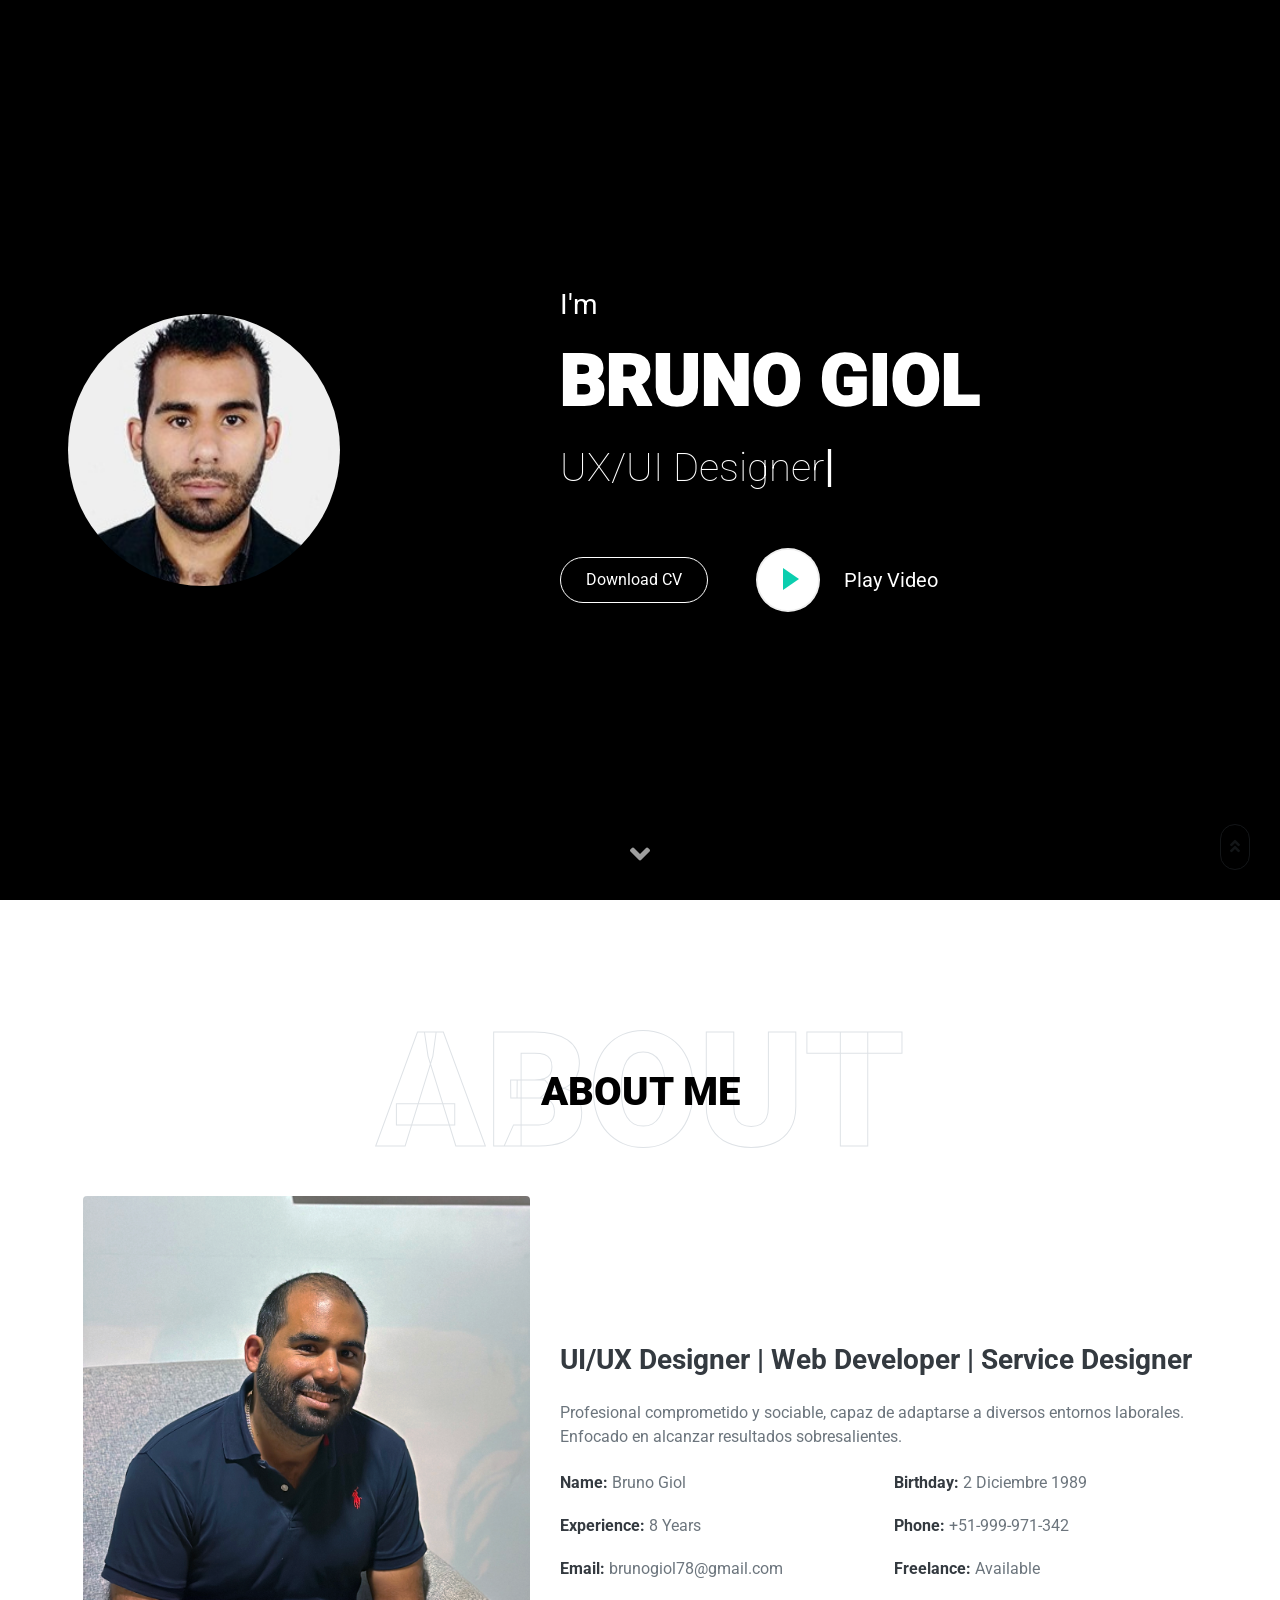
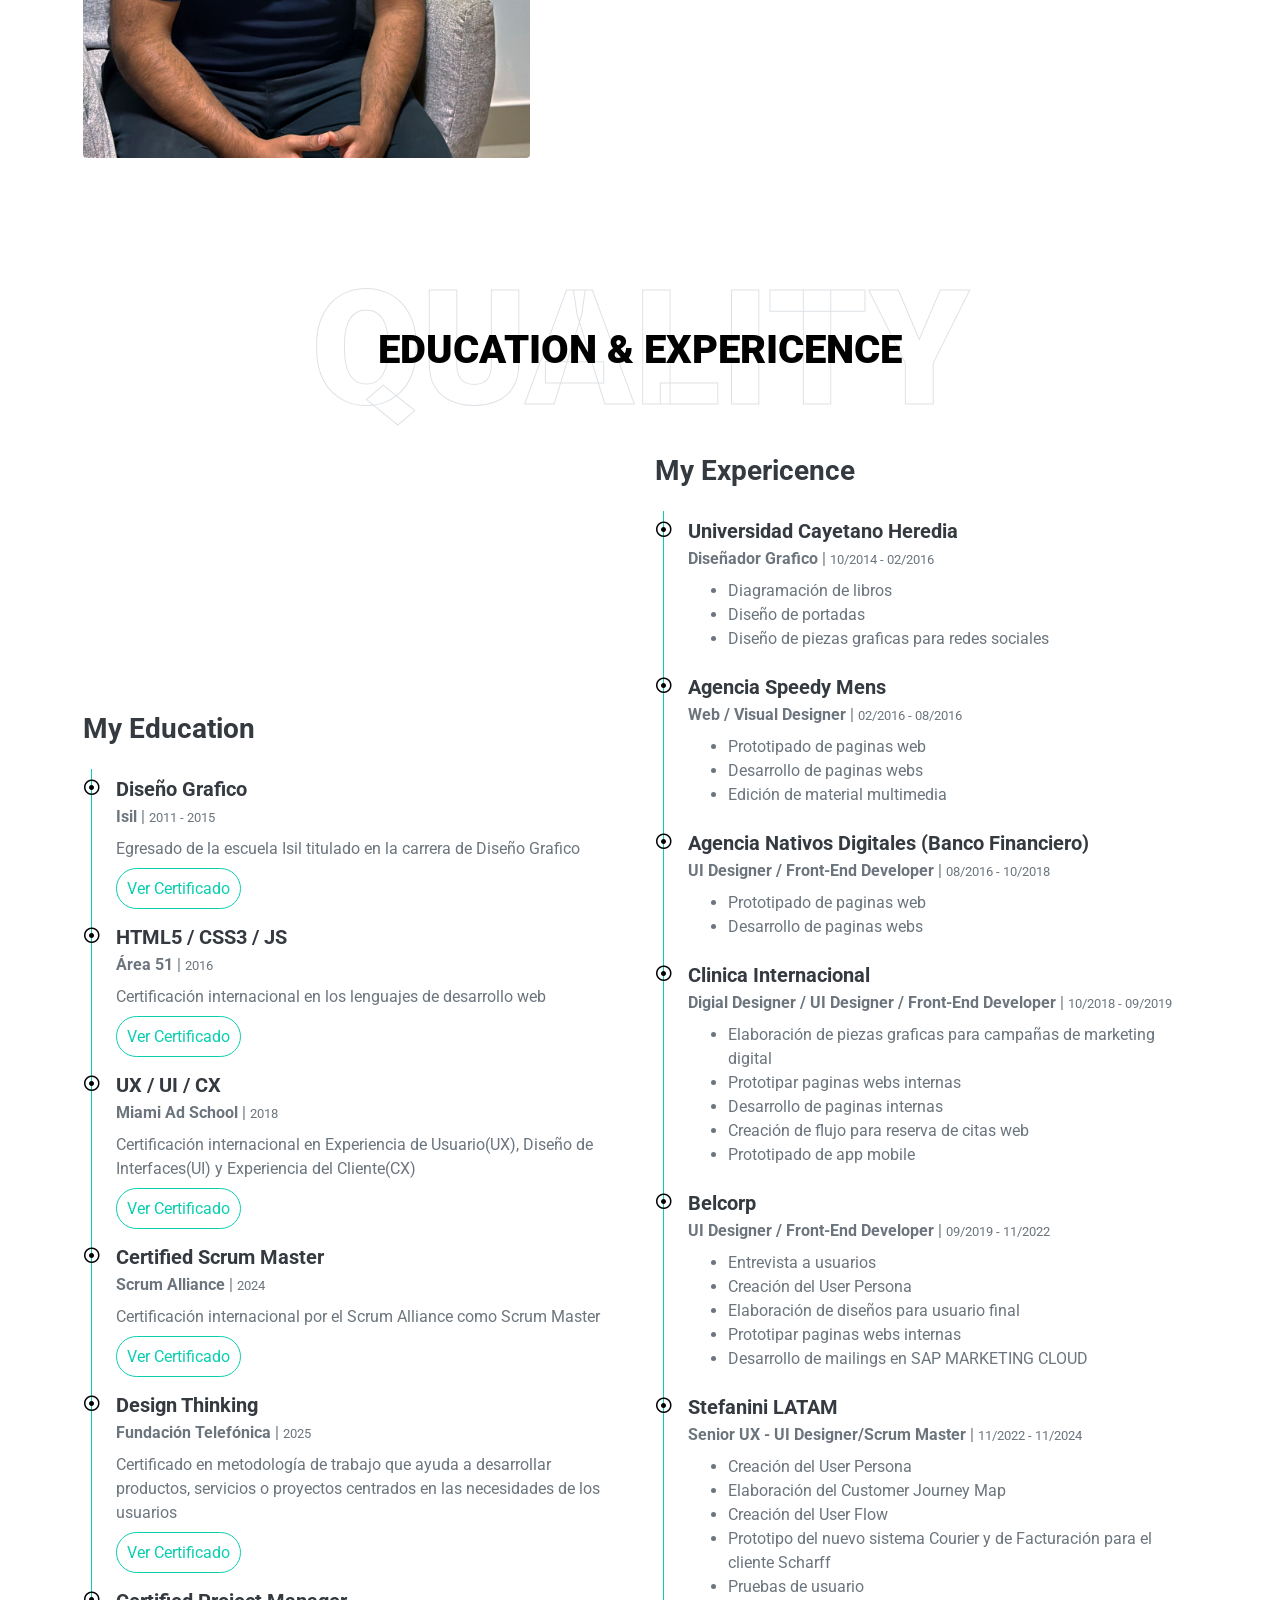
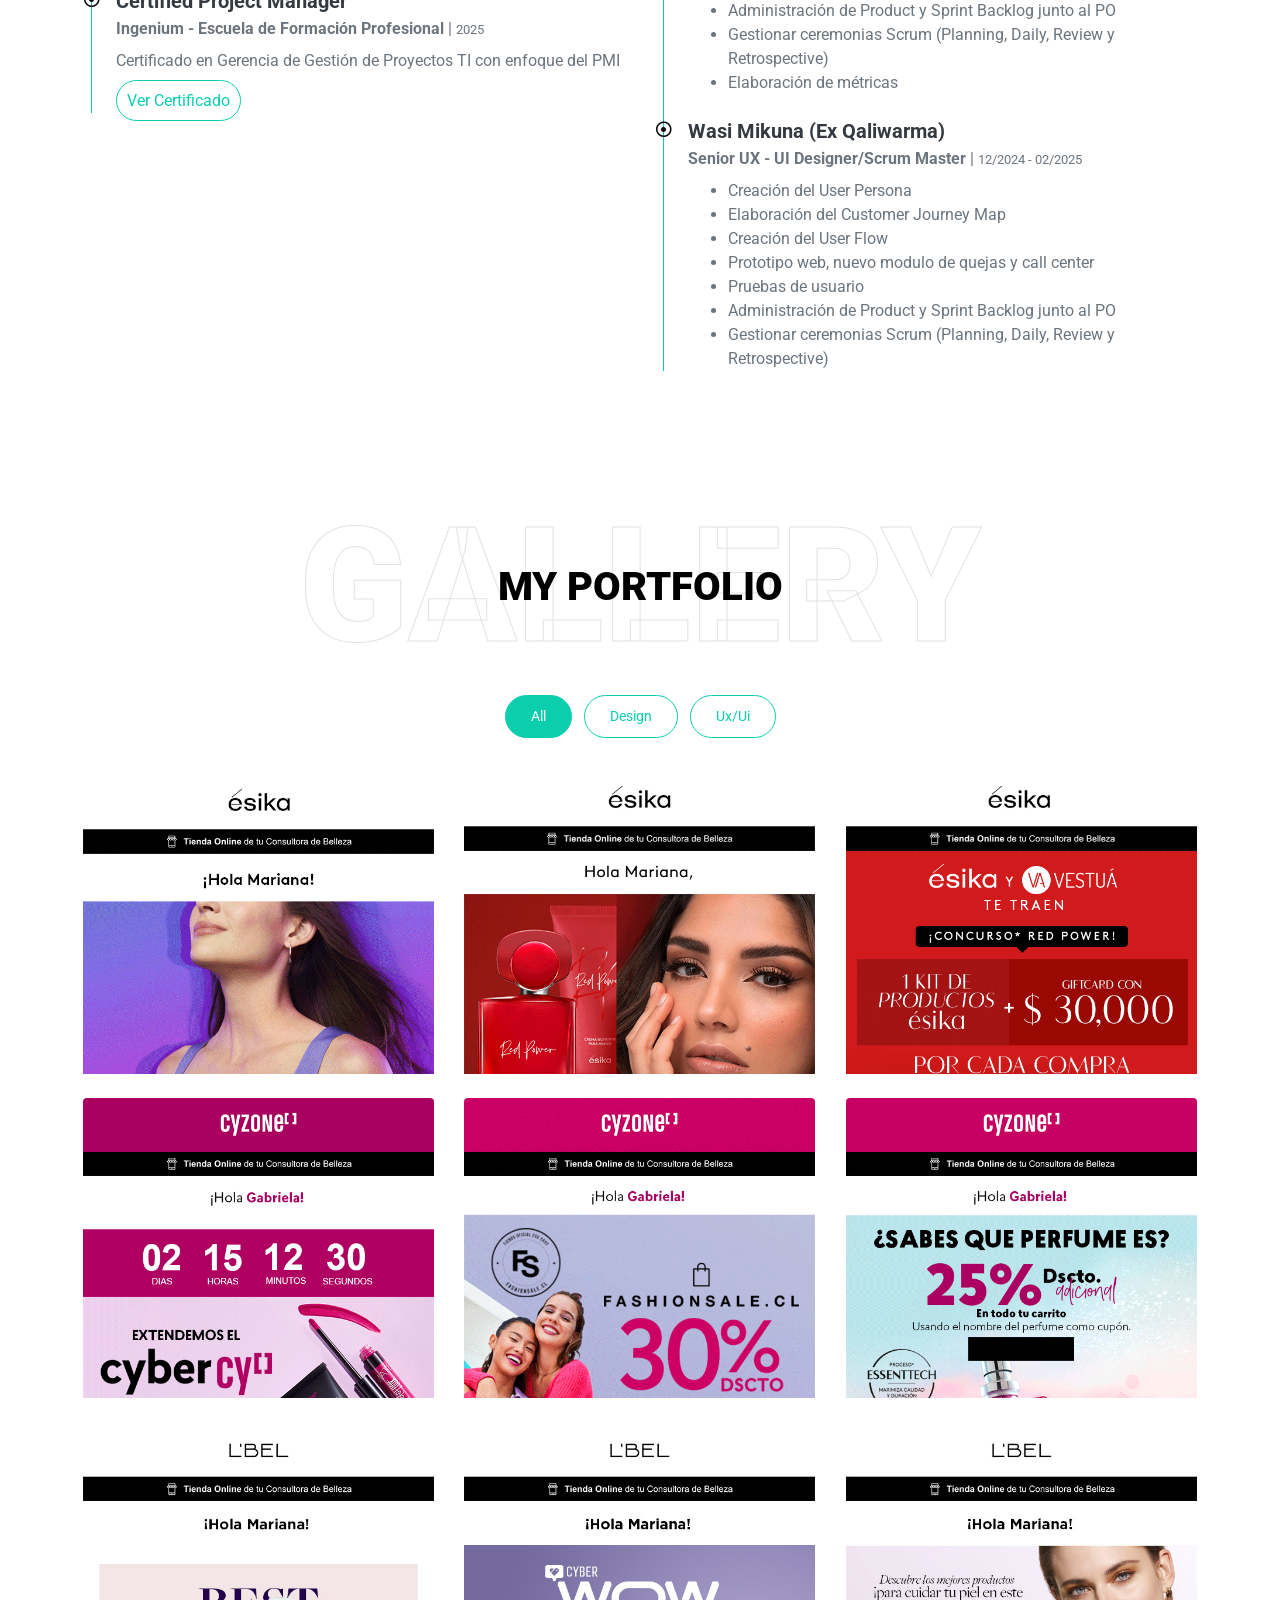
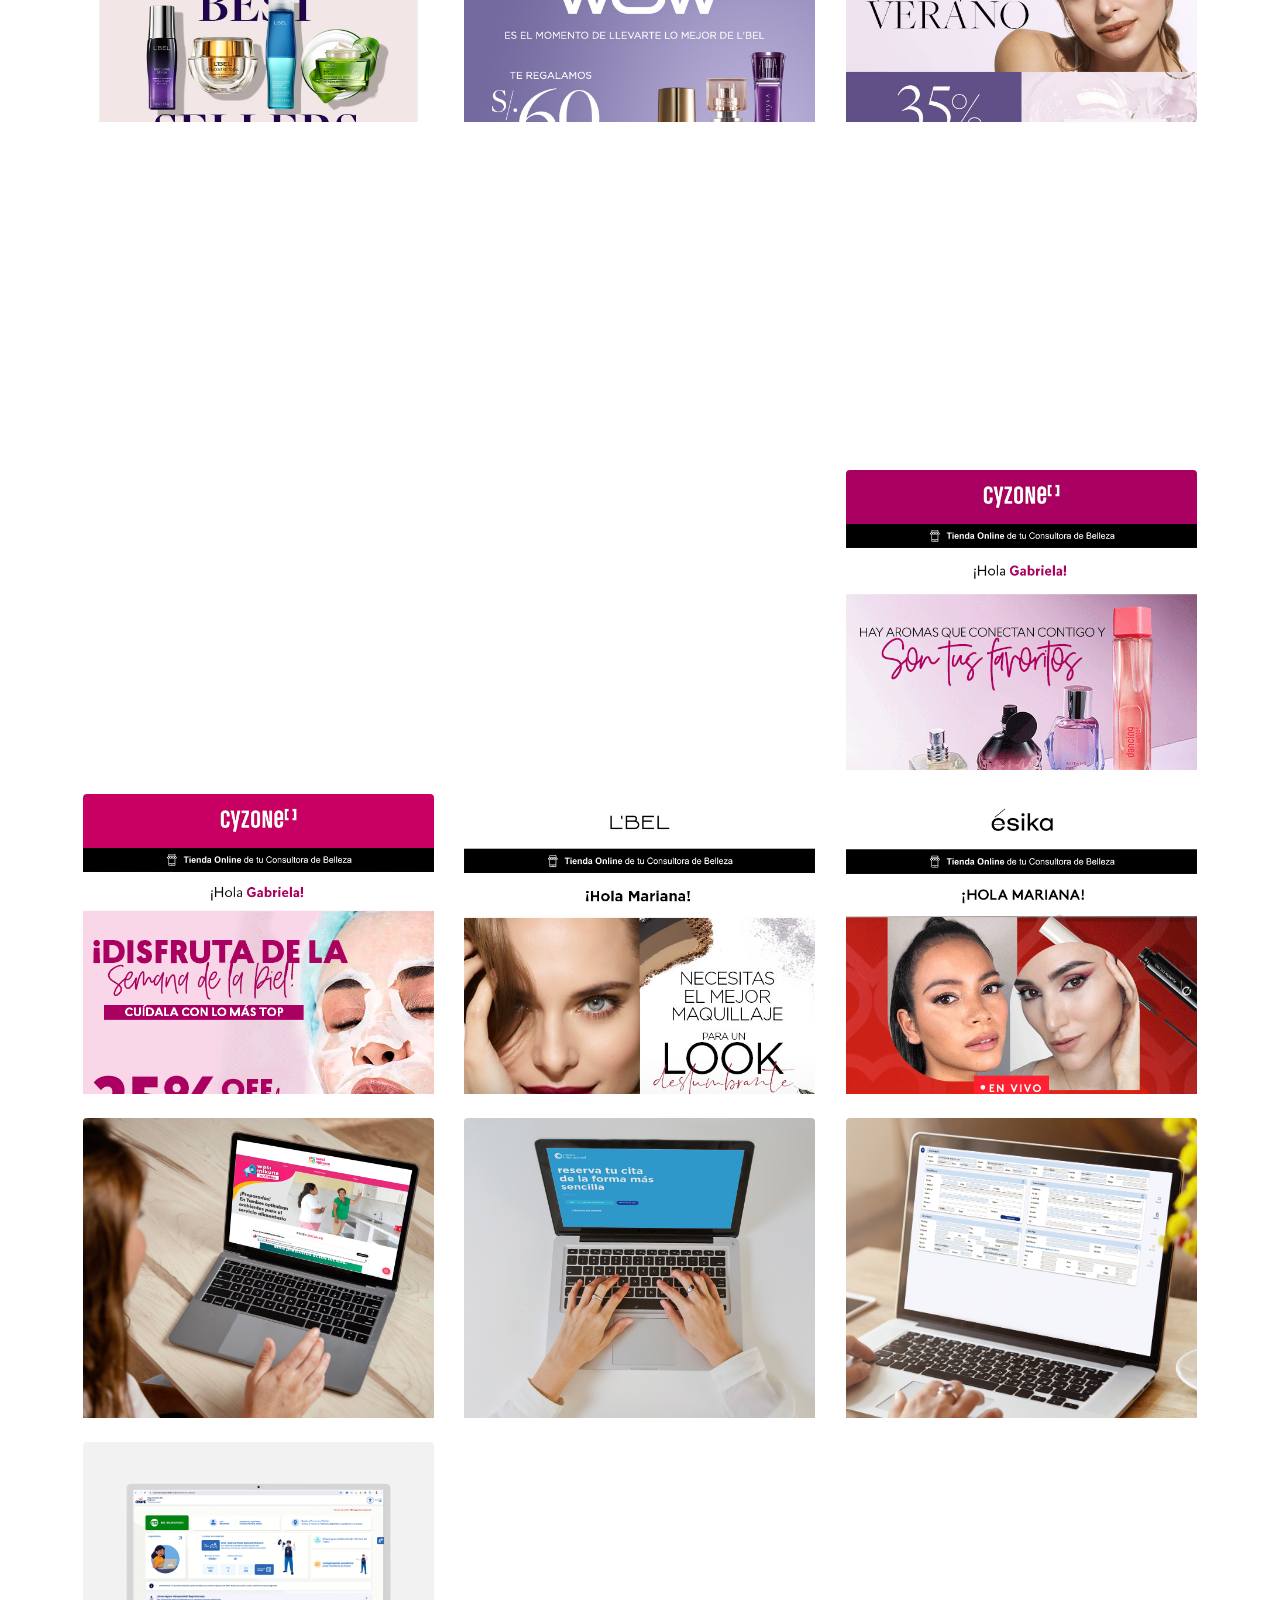
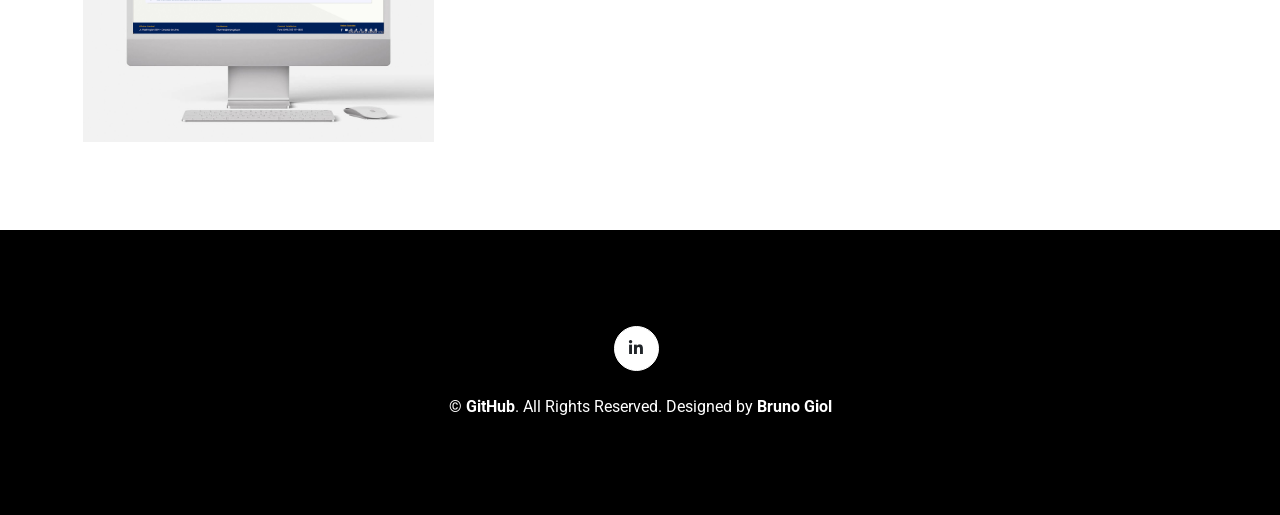
==== index.html @ 1ed18974 "modal video" ====
<!DOCTYPE html>
<html lang="en">

<head>
    <meta charset="utf-8">
    <title>Portafolio - Bruno Giol</title>
    <meta content="width=device-width, initial-scale=1.0" name="viewport">
    <meta content="UX/UI/CX DESIGNER" name="keywords">
    <meta content="UX/UI/CX DESIGNER" name="description">

    <!-- Favicon -->
    <link href="img/favicon.ico" rel="icon">

    <!-- Google Web Fonts -->
    <link rel="preconnect" href="https://fonts.gstatic.com">
    <link href="https://fonts.googleapis.com/css2?family=Roboto:wght@300;400;500;700;900&display=swap" rel="stylesheet"> 

    <!-- Font Awesome -->
    <link href="https://cdnjs.cloudflare.com/ajax/libs/font-awesome/5.10.0/css/all.min.css" rel="stylesheet">

    <!-- Libraries Stylesheet -->
    <link href="lib/owlcarousel/assets/owl.carousel.min.css" rel="stylesheet">
    <link href="lib/lightbox/css/lightbox.min.css" rel="stylesheet">

    <!-- Customized Bootstrap Stylesheet -->
    <link href="css/style.css" rel="stylesheet">
</head>

<body data-spy="scroll" data-target=".navbar" data-offset="51">
    <!-- Navbar Start -->
    <nav class="navbar fixed-top shadow-sm navbar-expand-lg bg-light navbar-light py-3 py-lg-0 px-lg-5">
        <a href="index.html" class="navbar-brand ml-lg-3">
            <h1 class="m-0 display-5"><span class="text-primary">Bruno</span>Giol</h1>
        </a>
        <button type="button" class="navbar-toggler" data-toggle="collapse" data-target="#navbarCollapse">
            <span class="navbar-toggler-icon"></span>
        </button>
        <div class="collapse navbar-collapse px-lg-3" id="navbarCollapse">
            <div class="navbar-nav m-auto py-0">
                <a href="#home" class="nav-item nav-link active">Home</a>
                <a href="#about" class="nav-item nav-link">About</a>
                <a href="#qualification" class="nav-item nav-link">Quality</a>
                <a href="#portfolio" class="nav-item nav-link">Portfolio</a>
            </div>
        </div>
    </nav>
    <!-- Navbar End -->


    <!-- Video Modal Start -->
    <div class="modal fade" id="videoModal" tabindex="-1" role="dialog" aria-labelledby="exampleModalLabel" aria-hidden="true">
        <div class="modal-dialog" role="document">
            <div class="modal-content">
                <div class="modal-body">
                    <button type="button" class="close" data-dismiss="modal" aria-label="Close">
                        <span aria-hidden="true">&times;</span>
                    </button>        
                    <!-- 16:9 aspect ratio -->
                    <div class="embed-responsive embed-responsive-16by9">
                        <video controls autoplay>
                            <source src="img/video.mp4" type="video/mp4">
                        </video>
                    </div>
                </div>
            </div>
        </div>
    </div>
    <!-- Video Modal End -->


    <!-- Header Start -->
    <div class="container-fluid bg-primary d-flex align-items-center mb-5 py-5" id="home" style="min-height: 100vh;">
        <div class="container">
            <div class="row align-items-center">
                <div class="col-lg-5 px-5 pl-lg-0 pb-5 pb-lg-0">
                    <div class="contenedor_profileimg">
                        <img class="img-fluid w-100 shadow-sm" src="img/profile.jpeg" alt="">
                    </div>
                </div>
                <div class="col-lg-7 text-center text-lg-left">
                    <h3 class="text-white font-weight-normal mb-3">I'm</h3>
                    <h1 class="display-3 text-uppercase text-primary mb-2" style="-webkit-text-stroke: 2px #ffffff;">Bruno Giol</h1>
                    <h1 class="typed-text-output d-inline font-weight-lighter text-white"></h1>
                    <div class="typed-text d-none">UX/UI Designer, Web Developer, Scrum Master</div>
                    <div class="d-flex align-items-center justify-content-center justify-content-lg-start pt-5">
                        <a href="img/CV-2025.pdf" class="btn btn-outline-light mr-5" download>Download CV</a>
                        <button type="button" class="btn-play" data-toggle="modal"
                            data-src="https://www.youtube.com/embed/DWRcNpR6Kdc" data-target="#videoModal">
                            <span></span>
                        </button>
                        <h5 class="font-weight-normal text-white m-0 ml-4 d-none d-sm-block">Play Video</h5>
                    </div>
                </div>
            </div>
        </div>
    </div>
    <!-- Header End -->


    <!-- About Start -->
    <div class="container-fluid py-5" id="about">
        <div class="container">
            <div class="position-relative d-flex align-items-center justify-content-center">
                <h1 class="display-1 text-uppercase text-white" style="-webkit-text-stroke: 1px #dee2e6;">About</h1>
                <h1 class="position-absolute text-uppercase text-primary">About Me</h1>
            </div>
            <div class="row align-items-center">
                <div class="col-lg-5 pb-4 pb-lg-0">
                    <img class="img-fluid rounded w-100" src="img/about.jpg" alt="">
                </div>
                <div class="col-lg-7">
                    <h3 class="mb-4">UI/UX Designer | Web Developer | Service Designer</h3>
                    <p>Profesional comprometido y sociable, capaz de
                        adaptarse a diversos entornos laborales. 
                        Enfocado en alcanzar resultados sobresalientes.</p>
                    <div class="row mb-3">
                        <div class="col-sm-6 py-2"><h6><b>Name:</b> <span class="text-secondary">Bruno Giol</span></h6></div>
                        <div class="col-sm-6 py-2"><h6><b>Birthday:</b> <span class="text-secondary">2 Diciembre 1989</span></h6></div>
                        <div class="col-sm-6 py-2"><h6><b>Experience:</b> <span class="text-secondary">8 Years</span></h6></div>
                        <div class="col-sm-6 py-2"><h6><b>Phone: </b><span class="text-secondary">+51-999-971-342</span></h6></div>
                        <div class="col-sm-6 py-2"><h6><b>Email: </b><span class="text-secondary">brunogiol78@gmail.com</span></h6></div>
                        <div class="col-sm-6 py-2"><h6><b>Freelance: </b><span class="text-secondary">Available</span></h6></div>
                    </div>
                </div>
            </div>
        </div>
    </div>
    <!-- About End -->


    <!-- Qualification Start -->
    <div class="container-fluid py-5" id="qualification">
        <div class="container">
            <div class="position-relative d-flex align-items-center justify-content-center">
                <h1 class="display-1 text-uppercase text-white" style="-webkit-text-stroke: 1px #dee2e6;">Quality</h1>
                <h1 class="position-absolute text-uppercase text-primary">Education & Expericence</h1>
            </div>
            <div class="row align-items-center">
                <div class="col-lg-6">
                    <h3 class="mb-4">My Education</h3>
                    <div class="border-left border-primary pt-2 pl-4 ml-2">
                        <div class="position-relative mb-4">
                            <i class="far fa-dot-circle text-primary position-absolute" style="top: 2px; left: -32px;"></i>
                            <h5 class="font-weight-bold mb-1">Diseño Grafico</h5>
                            <p class="mb-2"><strong>Isil</strong> | <small>2011 - 2015</small></p>
                            <p>Egresado de la escuela Isil titulado en la carrera de Diseño Grafico</p>
                            <a href="img/certificados/TITULO_ISIL.pdf" target="_blank">
                                Ver Certificado
                            </a>
                        </div>
                        <div class="position-relative mb-4">
                            <i class="far fa-dot-circle text-primary position-absolute" style="top: 2px; left: -32px;"></i>
                            <h5 class="font-weight-bold mb-1">HTML5 / CSS3 / JS</h5>
                            <p class="mb-2"><strong>Área 51</strong> | <small>2016</small></p>
                            <p>Certificación internacional en los lenguajes de desarrollo web</p>
                            <a href="img/certificados/CERTIFICADO INTERNACIONAL - AREA 51.pdf" target="_blank">
                                Ver Certificado
                            </a>
                        </div>
                        <div class="position-relative mb-4">
                            <i class="far fa-dot-circle text-primary position-absolute" style="top: 2px; left: -32px;"></i>
                            <h5 class="font-weight-bold mb-1">UX / UI / CX</h5>
                            <p class="mb-2"><strong>Miami Ad School</strong> | <small>2018</small></p>
                            <p>Certificación internacional en Experiencia de Usuario(UX), Diseño de Interfaces(UI) y Experiencia del Cliente(CX)</p>
                            <a href="img/certificados/CERTIFICADO INTERNACIONAL - MIAMI AD SCHOOL.pdf" target="_blank">
                                Ver Certificado
                            </a>
                        </div>
                        <div class="position-relative mb-4">
                            <i class="far fa-dot-circle text-primary position-absolute" style="top: 2px; left: -32px;"></i>
                            <h5 class="font-weight-bold mb-1">Certified Scrum Master</h5>
                            <p class="mb-2"><strong>Scrum Alliance</strong> | <small>2024</small></p>
                            <p>Certificación internacional por el Scrum Alliance como Scrum Master</p>
                            <a href="img/certificados/Salvador Bruno Giol Pérez-ScrumAlliance_CSM_Certificate.pdf" target="_blank">
                                Ver Certificado
                            </a>
                        </div>
                        <div class="position-relative mb-4">
                            <i class="far fa-dot-circle text-primary position-absolute" style="top: 2px; left: -32px;"></i>
                            <h5 class="font-weight-bold mb-1">Design Thinking</h5>
                            <p class="mb-2"><strong>Fundación Telefónica</strong> | <small>2025</small></p>
                            <p>Certificado en metodología de trabajo que ayuda a desarrollar productos, servicios o proyectos centrados en las necesidades de los usuarios</p>
                            <a href="img/certificados/FT PE - Certificado.pdf" target="_blank">
                                Ver Certificado
                            </a>
                        </div>
                         <div class="position-relative mb-4">
                            <i class="far fa-dot-circle text-primary position-absolute" style="top: 2px; left: -32px;"></i>
                            <h5 class="font-weight-bold mb-1">Certified Project Manager</h5>
                            <p class="mb-2"><strong>Ingenium - Escuela de Formación Profesional</strong> | <small>2025</small></p>
                            <p>Certificado en Gerencia de Gestión de Proyectos TI con enfoque del PMI</p>
                            <a href="img/certificados/Salvador Bruno Giol Perez-PC GEPROYTI 2025 I ONLINE LAT.pdf" target="_blank">
                                Ver Certificado
                            </a>
                        </div>
                    </div>
                </div>
                <div class="col-lg-6">
                    <h3 class="mb-4">My Expericence</h3>
                    <div class="border-left border-primary pt-2 pl-4 ml-2">
                        <div class="position-relative mb-4">
                            <i class="far fa-dot-circle text-primary position-absolute" style="top: 2px; left: -32px;"></i>
                            <h5 class="font-weight-bold mb-1">Universidad Cayetano Heredia</h5>
                            <p class="mb-2"><strong>Diseñador Grafico</strong> | <small>10/2014 - 02/2016</small></p>
                            <ul>
                                <li>Diagramación de libros</li>
                                <li>Diseño de portadas</li>
                                <li>Diseño de piezas graficas para redes sociales</li>
                            </ul>
                        </div>
                        <div class="position-relative mb-4">
                            <i class="far fa-dot-circle text-primary position-absolute" style="top: 2px; left: -32px;"></i>
                            <h5 class="font-weight-bold mb-1">Agencia Speedy Mens</h5>
                            <p class="mb-2"><strong>Web / Visual Designer </strong> | <small>02/2016 - 08/2016</small></p>
                            <ul>
                                <li>Prototipado de paginas web</li>
                                <li>Desarrollo de paginas webs</li>
                                <li>Edición de material multimedia</li>
                            </ul>
                        </div>
                        <div class="position-relative mb-4">
                            <i class="far fa-dot-circle text-primary position-absolute" style="top: 2px; left: -32px;"></i>
                            <h5 class="font-weight-bold mb-1">Agencia Nativos Digitales (Banco Financiero)</h5>
                            <p class="mb-2"><strong>UI Designer / Front-End Developer</strong> | <small>08/2016 - 10/2018</small></p>
                            <ul>
                                <li>Prototipado de paginas web</li>
                                <li>Desarrollo de paginas webs</li>
                            </ul>
                        </div>
                        <div class="position-relative mb-4">
                            <i class="far fa-dot-circle text-primary position-absolute" style="top: 2px; left: -32px;"></i>
                            <h5 class="font-weight-bold mb-1">Clinica Internacional</h5>
                            <p class="mb-2"><strong>Digial Designer / UI Designer / Front-End Developer</strong> | <small>10/2018 - 09/2019</small></p>
                            <ul>
                                <li>Elaboración de piezas graficas para campañas de marketing digital</li>
                                <li>Prototipar paginas webs internas</li>
                                <li>Desarrollo de paginas internas</li>
                                <li>Creación de flujo para reserva de citas web</li>
                                <li>Prototipado de app mobile</li>
                            </ul>
                        </div>
                        <div class="position-relative mb-4">
                            <i class="far fa-dot-circle text-primary position-absolute" style="top: 2px; left: -32px;"></i>
                            <h5 class="font-weight-bold mb-1">Belcorp</h5>
                            <p class="mb-2"><strong>UI Designer / Front-End Developer</strong> | <small>09/2019 - 11/2022</small></p>
                            <ul>
                                <li>Entrevista a usuarios</li>
                                <li>Creación del User Persona</li>
                                <li>Elaboración de diseños para usuario final</li>
                                <li>Prototipar paginas webs internas</li>
                                <li>Desarrollo de mailings en SAP MARKETING CLOUD</li>
                            </ul>
                        </div>
                        <div class="position-relative mb-4">
                            <i class="far fa-dot-circle text-primary position-absolute" style="top: 2px; left: -32px;"></i>
                            <h5 class="font-weight-bold mb-1">Stefanini LATAM</h5>
                            <p class="mb-2"><strong>Senior UX - UI Designer/Scrum Master</strong> | <small>11/2022 - 11/2024</small></p>
                            <ul>
                                <li>Creación del User Persona</li>
                                <li>Elaboración del Customer Journey Map</li>
                                <li>Creación del User Flow</li>
                                <li>Prototipo del nuevo sistema Courier y de Facturación para el cliente Scharff</li>
                                <li>Pruebas de usuario</li>
                                <li>Administración de Product y Sprint Backlog junto al PO</li>
                                <li>Gestionar ceremonias Scrum (Planning, Daily, Review y Retrospective)</li>
                                <li>Elaboración de métricas</li>
                            </ul>
                        </div>
                        <div class="position-relative mb-4">
                            <i class="far fa-dot-circle text-primary position-absolute" style="top: 2px; left: -32px;"></i>
                            <h5 class="font-weight-bold mb-1">Wasi Mikuna (Ex Qaliwarma)</h5>
                            <p class="mb-2"><strong>Senior UX - UI Designer/Scrum Master</strong> | <small>12/2024 - 02/2025</small></p>
                            <ul>
                                <li>Creación del User Persona</li>
                                <li>Elaboración del Customer Journey Map</li>
                                <li>Creación del User Flow</li>
                                <li>Prototipo web, nuevo modulo de quejas y call center</li>
                                <li>Pruebas de usuario</li>
                                <li>Administración de Product y Sprint Backlog junto al PO</li>
                                <li>Gestionar ceremonias Scrum (Planning, Daily, Review y Retrospective)</li>
                            </ul>
                        </div>
                    </div>
                </div>
            </div>
        </div>
    </div>
    <!-- Qualification End -->


   


    <!-- Portfolio Start -->
    <div class="container-fluid pt-5 pb-3" id="portfolio">
        <div class="container">
            <div class="position-relative d-flex align-items-center justify-content-center">
                <h1 class="display-1 text-uppercase text-white" style="-webkit-text-stroke: 1px #dee2e6;">Gallery</h1>
                <h1 class="position-absolute text-uppercase text-primary">My Portfolio</h1>
            </div>
            <div class="row">
                <div class="col-12 text-center mb-2">
                    <ul class="list-inline mb-4" id="portfolio-flters">
                        <li class="btn btn-sm btn-outline-primary m-1 active"  data-filter="*">All</li>
                        <li class="btn btn-sm btn-outline-primary m-1" data-filter=".first">Design</li>
                        <li class="btn btn-sm btn-outline-primary m-1" data-filter=".third">Ux/Ui</li>
                    </ul>
                </div>
            </div>
            <div class="row portfolio-container">
                <a href="img/esika/esika_EMOTIONS_MX.gif" data-lightbox="portfolio" class="col-lg-4 col-md-6 mb-4 portfolio-item first">
                    <div class="position-relative overflow-hidden mb-2">
                        <img class="img-fluid rounded w-100" src="img/esika/esika_EMOTIONS_MX.gif" alt="esika_EMOTIONS_MX">
                        <div class="portfolio-btn bg-primary d-flex align-items-center justify-content-center">
                            <div>
                                <i class="fa fa-plus text-white" style="font-size: 60px;"></i>
                            </div>
                        </div>
                    </div>
                </a>
                <a href="img/esika/esika_LIVE-DMADRE.gif" data-lightbox="portfolio" class="col-lg-4 col-md-6 mb-4 portfolio-item first">
                    <div class="position-relative overflow-hidden mb-2">
                        <img class="img-fluid rounded w-100" src="img/esika/esika_LIVE-DMADRE.gif" alt="">
                        <div class="portfolio-btn bg-primary d-flex align-items-center justify-content-center">
                            <div>
                                <i class="fa fa-plus text-white" style="font-size: 60px;"></i>
                            </div>
                        </div>
                    </div>
                </a>
                <a href="img/esika/esika_RED-POWER_CL.gif" data-lightbox="portfolio" class="col-lg-4 col-md-6 mb-4 portfolio-item first">
                    <div class="position-relative overflow-hidden mb-2">
                        <img class="img-fluid rounded w-100" src="img/esika/esika_RED-POWER_CL.gif" alt="">
                        <div class="portfolio-btn bg-primary d-flex align-items-center justify-content-center">
                            <div>
                                <i class="fa fa-plus text-white" style="font-size: 60px;"></i>
                            </div>
                        </div>
                    </div>
                </a>
                <a href="img/cyzone/CY_UD-CYBER_PE.gif" data-lightbox="portfolio" class="col-lg-4 col-md-6 mb-4 portfolio-item first">
                    <div class="position-relative overflow-hidden mb-2">
                        <img class="img-fluid rounded w-100" src="img/cyzone/CY_UD-CYBER_PE.gif" alt="">
                        <div class="portfolio-btn bg-primary d-flex align-items-center justify-content-center">
                            <div>
                                <i class="fa fa-plus text-white" style="font-size: 60px;"></i>
                            </div>
                        </div>
                    </div>
                </a>
                <a href="img/cyzone/CY_FASHON-SALE_CL.gif" data-lightbox="portfolio" class="col-lg-4 col-md-6 mb-4 portfolio-item first">
                    <div class="position-relative overflow-hidden mb-2">
                        <img class="img-fluid rounded w-100" src="img/cyzone/CY_FASHON-SALE_CL.gif" alt="">
                        <div class="portfolio-btn bg-primary d-flex align-items-center justify-content-center">
                            <div>
                                <i class="fa fa-plus text-white" style="font-size: 60px;"></i>
                            </div>
                        </div>
                    </div>
                </a>
                <a href="img/cyzone/CY_ADIVINA-FR3.gif" data-lightbox="portfolio" class="col-lg-4 col-md-6 mb-4 portfolio-item first">
                    <div class="position-relative overflow-hidden mb-2">
                        <img class="img-fluid rounded w-100" src="img/cyzone/CY_ADIVINA-FR3.gif" alt="">
                        <div class="portfolio-btn bg-primary d-flex align-items-center justify-content-center">
                            <div>
                                <i class="fa fa-plus text-white" style="font-size: 60px;"></i>
                            </div>
                        </div>
                    </div>
                </a>
                <a href="img/lbel/best.jpeg" data-lightbox="portfolio" class="col-lg-4 col-md-6 mb-4 portfolio-item first">
                    <div class="position-relative overflow-hidden mb-2">
                        <img class="img-fluid rounded w-100" src="img/lbel/best.jpeg" alt="esika_EMOTIONS_MX">
                        <div class="portfolio-btn bg-primary d-flex align-items-center justify-content-center">
                            <div>
                                <i class="fa fa-plus text-white" style="font-size: 60px;"></i>
                            </div>
                        </div>
                    </div>
                </a>
                <a href="img/lbel/cyber-fragancia2_PE.jpeg" data-lightbox="portfolio" class="col-lg-4 col-md-6 mb-4 portfolio-item first">
                    <div class="position-relative overflow-hidden mb-2">
                        <img class="img-fluid rounded w-100" src="img/lbel/cyber-fragancia2_PE.jpeg" alt="">
                        <div class="portfolio-btn bg-primary d-flex align-items-center justify-content-center">
                            <div>
                                <i class="fa fa-plus text-white" style="font-size: 60px;"></i>
                            </div>
                        </div>
                    </div>
                </a>
                <a href="img/lbel/LB_Piel-Verano_CL.jpeg" data-lightbox="portfolio" class="col-lg-4 col-md-6 mb-4 portfolio-item first">
                    <div class="position-relative overflow-hidden mb-2">
                        <img class="img-fluid rounded w-100" src="img/lbel/LB_Piel-Verano_CL.jpeg" alt="">
                        <div class="portfolio-btn bg-primary d-flex align-items-center justify-content-center">
                            <div>
                                <i class="fa fa-plus text-white" style="font-size: 60px;"></i>
                            </div>
                        </div>
                    </div>
                </a>
                <a href="https://www.figma.com/proto/O21L9zmy30TLXtoHWivyVYti/app_ci?page-id=0%3A1&node-id=29-333&starting-point-node-id=29%3A333&t=SbTncg44EhZm3r0I-1" target=”_blank” class="col-lg-4 col-md-6 mb-4 portfolio-item third">
                    <div class="position-relative overflow-hidden mb-2">
                        <img class="img-fluid rounded w-100" src="img/ci/app_ci.jpg" alt="">
                        <div class="portfolio-btn bg-primary d-flex align-items-center justify-content-center">
                            <div>
                                <i class="fa fa-plus text-white" style="font-size: 60px;"></i>
                            </div>
                        </div>
                    </div>
                </a>
                <a href="https://www.figma.com/proto/CW2dZhpWh4dZwKpkycCMBd/Untitled?page-id=0%3A1&node-id=377-538&node-type=frame&viewport=377%2C-623%2C0.15&t=cuRjehtQx3nl4SMi-1&scaling=min-zoom&content-scaling=fixed&starting-point-node-id=377%3A538&show-proto-sidebar=1" target=”_blank” class="col-lg-4 col-md-6 mb-4 portfolio-item third">
                    <div class="position-relative overflow-hidden mb-2">
                        <img class="img-fluid rounded w-100" src="img/mapfre/MAPFRE2.jpg" alt="">
                        <div class="portfolio-btn bg-primary d-flex align-items-center justify-content-center">
                            <div>
                                <i class="fa fa-plus text-white" style="font-size: 60px;"></i>
                            </div>
                        </div>
                    </div>
                </a>
                <a href="https://www.figma.com/proto/r8BZeB7zn9ZBKmiguafA2W/SCHARFF-RECOJO-%2B-SEGURIDAD?page-id=1887%3A12130&node-id=2002-22047&node-type=frame&viewport=569%2C-1978%2C0.14&t=lfFN8xAziYuUZ0E6-1&scaling=contain&content-scaling=fixed&starting-point-node-id=2023%3A48672" target=”_blank” class="col-lg-4 col-md-6 mb-4 portfolio-item third">
                    <div class="position-relative overflow-hidden mb-2">
                        <img class="img-fluid rounded w-100" src="img/scharff/scharff1.jpg" alt="">
                        <div class="portfolio-btn bg-primary d-flex align-items-center justify-content-center">
                            <div>
                                <i class="fa fa-plus text-white" style="font-size: 60px;"></i>
                            </div>
                        </div>
                    </div>
                </a>
                <a href="https://www.figma.com/proto/I99PDsRr64NSpPjIwyz2Lm/SCHARFF-FACTURACI%C3%93N?page-id=1227%3A24326&node-id=1227-24327&node-type=frame&viewport=624%2C805%2C0.27&t=NNMtM4QAdMPJzmLV-1&scaling=contain&content-scaling=fixed&starting-point-node-id=1227%3A24327" target=”_blank” class="col-lg-4 col-md-6 mb-4 portfolio-item third">
                    <div class="position-relative overflow-hidden mb-2">
                        <img class="img-fluid rounded w-100" src="img/scharff/scharff2.jpg" alt="">
                        <div class="portfolio-btn bg-primary d-flex align-items-center justify-content-center">
                            <div>
                                <i class="fa fa-plus text-white" style="font-size: 60px;"></i>
                            </div>
                        </div>
                    </div>
                </a>
                <a href="https://www.figma.com/proto/r8BZeB7zn9ZBKmiguafA2W/SCHARFF-RECOJO-%2B-SEGURIDAD?page-id=825%3A63840&node-id=1302-46853&node-type=frame&viewport=691%2C-2707%2C0.41&t=VdsBtQAtGb2Paikv-1&scaling=contain&content-scaling=fixed&starting-point-node-id=1302%3A46853" target=”_blank” class="col-lg-4 col-md-6 mb-4 portfolio-item third">
                    <div class="position-relative overflow-hidden mb-2">
                        <img class="img-fluid rounded w-100" src="img/scharff/scharff3.jpg" alt="">
                        <div class="portfolio-btn bg-primary d-flex align-items-center justify-content-center">
                            <div>
                                <i class="fa fa-plus text-white" style="font-size: 60px;"></i>
                            </div>
                        </div>
                    </div>
                </a>
                <a href="img/cyzone/CY_FRAGANCIAS.gif" data-lightbox="portfolio" class="col-lg-4 col-md-6 mb-4 portfolio-item first">
                    <div class="position-relative overflow-hidden mb-2">
                        <img class="img-fluid rounded w-100" src="img/cyzone/CY_FRAGANCIAS.gif" alt="esika_EMOTIONS_MX">
                        <div class="portfolio-btn bg-primary d-flex align-items-center justify-content-center">
                            <div>
                                <i class="fa fa-plus text-white" style="font-size: 60px;"></i>
                            </div>
                        </div>
                    </div>
                </a>
                <a href="img/cyzone/CY_SEMANA-PIEL2.gif" data-lightbox="portfolio" class="col-lg-4 col-md-6 mb-4 portfolio-item first">
                    <div class="position-relative overflow-hidden mb-2">
                        <img class="img-fluid rounded w-100" src="img/cyzone/CY_SEMANA-PIEL2.gif" alt="esika_EMOTIONS_MX">
                        <div class="portfolio-btn bg-primary d-flex align-items-center justify-content-center">
                            <div>
                                <i class="fa fa-plus text-white" style="font-size: 60px;"></i>
                            </div>
                        </div>
                    </div>
                </a>
                <a href="img/lbel/LB_Piel-Verano_CL.jpeg" data-lightbox="portfolio" class="col-lg-4 col-md-6 mb-4 portfolio-item first">
                    <div class="position-relative overflow-hidden mb-2">
                        <img class="img-fluid rounded w-100" src="img/lbel/LB_Look-Ojos_SINIVA-CO.jpeg" alt="esika_EMOTIONS_MX">
                        <div class="portfolio-btn bg-primary d-flex align-items-center justify-content-center">
                            <div>
                                <i class="fa fa-plus text-white" style="font-size: 60px;"></i>
                            </div>
                        </div>
                    </div>
                </a>
                <a href="img/esika/LIVE.gif" data-lightbox="portfolio" class="col-lg-4 col-md-6 mb-4 portfolio-item first">
                    <div class="position-relative overflow-hidden mb-2">
                        <img class="img-fluid rounded w-100" src="img/esika/LIVE.gif" alt="esika_EMOTIONS_MX">
                        <div class="portfolio-btn bg-primary d-flex align-items-center justify-content-center">
                            <div>
                                <i class="fa fa-plus text-white" style="font-size: 60px;"></i>
                            </div>
                        </div>
                    </div>
                    
                </a>
                <a href="https://brunogiolp.github.io/wasimikuna.github.io/index.html" target=”_blank” class="col-lg-4 col-md-6 mb-4 portfolio-item third">
                    <div class="position-relative overflow-hidden mb-2">
                        <img class="img-fluid rounded w-100" src="img/wasi_mikuna.jpg" alt="">
                        <div class="portfolio-btn bg-primary d-flex align-items-center justify-content-center">
                            <div>
                                <i class="fa fa-plus text-white" style="font-size: 60px;"></i>
                            </div>
                        </div>
                    </div>
                </a>

                <a href="https://www.figma.com/proto/hhUIVsiaLtKOYSgQzBjnhn/flujo_reserva?page-id=0%3A1&node-id=3-2&starting-point-node-id=3%3A2&scaling=contain&content-scaling=fixed&t=eh06HVrF26heFoE2-1" target=”_blank” class="col-lg-4 col-md-6 mb-4 portfolio-item third">
                    <div class="position-relative overflow-hidden mb-2">
                        <img class="img-fluid rounded w-100" src="img/ci/web_ci.jpg" alt="">
                        <div class="portfolio-btn bg-primary d-flex align-items-center justify-content-center">
                            <div>
                                <i class="fa fa-plus text-white" style="font-size: 60px;"></i>
                            </div>
                        </div>
                    </div>
                </a>

                <a href="https://nsc-frontend-out-stage.azurewebsites.net/admin/expo/guide-courier" target=”_blank” class="col-lg-4 col-md-6 mb-4 portfolio-item third">
                    <div class="position-relative overflow-hidden mb-2">
                        <img class="img-fluid rounded w-100" src="img/scharff/scharff4.jpg" alt="">
                        <div class="portfolio-btn bg-primary d-flex align-items-center justify-content-center">
                            <div>
                                <i class="fa fa-plus text-white" style="font-size: 60px;"></i>
                            </div>
                        </div>
                    </div>
                </a>
                <a href="#" data-toggle="modal" data-target="#portfolioVideoModal" data-video="img/ONPE/clv_video.mov" class="col-lg-4 col-md-6 mb-4 portfolio-item first">
                    <div class="position-relative overflow-hidden mb-2">
                        <img class="img-fluid rounded w-100" src="img/ONPE/clv.jpg" alt="">
                        <div class="portfolio-btn bg-primary d-flex align-items-center justify-content-center">
                            <div>
                                <i class="fa fa-plus text-white" style="font-size: 60px;"></i>
                            </div>
                        </div>
                    </div>
                </a>

            </div>
        </div>
    </div>
    <!-- Portfolio End -->






    <!-- Portfolio Video Modal Start -->
    <div class="modal fade" id="portfolioVideoModal" tabindex="-1" role="dialog" aria-hidden="true">
        <div class="modal-dialog modal-lg modal-dialog-centered" role="document">
            <div class="modal-content bg-dark border-0">
                <div class="modal-body p-2">
                    <button type="button" class="close text-white position-absolute" style="top:10px;right:15px;z-index:1;" data-dismiss="modal" aria-label="Close">
                        <span aria-hidden="true">&times;</span>
                    </button>
                    <div class="embed-responsive embed-responsive-16by9">
                        <video id="portfolioVideo" controls class="embed-responsive-item">
                            <source id="portfolioVideoSource" src="" type="video/mp4">
                            Tu navegador no soporta la reproducción de video.
                        </video>
                    </div>
                </div>
            </div>
        </div>
    </div>
    <!-- Portfolio Video Modal End -->

    <!-- Footer Start -->
    <div class="container-fluid bg-primary text-white mt-5 py-5 px-sm-3 px-md-5">
        <div class="container text-center py-5">
            <div class="d-flex justify-content-center mb-4">
                <a class="btn btn-light btn-social mr-2" href="https://www.linkedin.com/in/bruno-giol-4a81b477/" target="_blank"><i class="fab fa-linkedin-in"></i>  </a>
            </div>
            
            <p class="m-0">&copy; <a class="text-white font-weight-bold" href="#">GitHub</a>. All Rights Reserved. Designed by <a class="text-white font-weight-bold" href="https://htmlcodex.com">Bruno Giol</a>
            </p>
        </div>
    </div>
    <!-- Footer End -->

    <!-- Scroll to Bottom -->
    <a href="#about"><i class="fa fa-2x fa-angle-down text-white scroll-to-bottom"></i></a>

    <!-- Back to Top -->
    <a href="#" class="btn btn-outline-dark px-0 back-to-top"><i class="fa fa-angle-double-up"></i></a>


    <!-- JavaScript Libraries -->
    <script src="https://code.jquery.com/jquery-3.4.1.min.js"></script>
    <script src="https://stackpath.bootstrapcdn.com/bootstrap/4.4.1/js/bootstrap.bundle.min.js"></script>
    <script src="lib/typed/typed.min.js"></script>
    <script src="lib/easing/easing.min.js"></script>
    <script src="lib/waypoints/waypoints.min.js"></script>
    <script src="lib/owlcarousel/owl.carousel.min.js"></script>
    <script src="lib/isotope/isotope.pkgd.min.js"></script>
    <script src="lib/lightbox/js/lightbox.min.js"></script>

    <!-- Contact Javascript File -->
    <script src="mail/jqBootstrapValidation.min.js"></script>
    <script src="mail/contact.js"></script>

    <!-- Template Javascript -->
    <script src="js/main.js"></script>
</body>

</html>
---- css/style.css ----
/******* Bootstrap Theming ********/
/*!
 * Bootstrap v4.5.3 (https://getbootstrap.com/)
 * Copyright 2011-2020 The Bootstrap Authors
 * Copyright 2011-2020 Twitter, Inc.
 * Licensed under MIT (https://github.com/twbs/bootstrap/blob/main/LICENSE)
 */
:root {
  --blue: #007bff;
  --indigo: #6610f2;
  --purple: #6f42c1;
  --pink: #e83e8c;
  --red: #dc3545;
  --orange: #fd7e14;
  --yellow: #ffc107;
  --green: #28a745;
  --teal: #20c997;
  --cyan: #17a2b8;
  --white: #fff;
  --gray: #6c757d;
  --gray-dark: #343a40;
  --primary: #0BCEAF;
  --secondary: #6c757d;
  --success: #28a745;
  --info: #17a2b8;
  --warning: #ffc107;
  --danger: #dc3545;
  --light: #ffffff;
  --dark: #343a40;
  --breakpoint-xs: 0;
  --breakpoint-sm: 576px;
  --breakpoint-md: 768px;
  --breakpoint-lg: 992px;
  --breakpoint-xl: 1200px;
  --font-family-sans-serif: "Roboto", sans-serif;
  --font-family-monospace: SFMono-Regular, Menlo, Monaco, Consolas, "Liberation Mono", "Courier New", monospace;
}

*,
*::before,
*::after {
  box-sizing: border-box;
}

html {
  font-family: sans-serif;
  line-height: 1.15;
  -webkit-text-size-adjust: 100%;
  -webkit-tap-highlight-color: rgba(0, 0, 0, 0);
}

article, aside, figcaption, figure, footer, header, hgroup, main, nav, section {
  display: block;
}

body {
  margin: 0;
  font-family: "Roboto", sans-serif;
  font-size: 1rem;
  font-weight: 400;
  line-height: 1.5;
  color: #6c757d;
  text-align: left;
  background-color: #ffffff;
}

[tabindex="-1"]:focus:not(:focus-visible) {
  outline: 0 !important;
}

hr {
  box-sizing: content-box;
  height: 0;
  overflow: visible;
}

h1, h2, h3, h4, h5, h6 {
  margin-top: 0;
  margin-bottom: 0.5rem;
}

p {
  margin-top: 0;
  margin-bottom: 1rem;
}

abbr[title],
abbr[data-original-title] {
  text-decoration: underline;
  text-decoration: underline dotted;
  cursor: help;
  border-bottom: 0;
  text-decoration-skip-ink: none;
}

address {
  margin-bottom: 1rem;
  font-style: normal;
  line-height: inherit;
}

ol,
ul,
dl {
  margin-top: 0;
  margin-bottom: 1rem;
}

ol ol,
ul ul,
ol ul,
ul ol {
  margin-bottom: 0;
}

dt {
  font-weight: 700;
}

dd {
  margin-bottom: .5rem;
  margin-left: 0;
}

blockquote {
  margin: 0 0 1rem;
}

b,
strong {
  font-weight: bolder;
}

small {
  font-size: 80%;
}

sub,
sup {
  position: relative;
  font-size: 75%;
  line-height: 0;
  vertical-align: baseline;
}

sub {
  bottom: -.25em;
}

sup {
  top: -.5em;
}

a {
  color: #0BCEAF;
  text-decoration: none;
  background-color: transparent;
}

a:hover {
  color: #078571;
  text-decoration: underline;
}

a:not([href]):not([class]) {
  color: inherit;
  text-decoration: none;
}

a:not([href]):not([class]):hover {
  color: inherit;
  text-decoration: none;
}

pre,
code,
kbd,
samp {
  font-family: SFMono-Regular, Menlo, Monaco, Consolas, "Liberation Mono", "Courier New", monospace;
  font-size: 1em;
}

pre {
  margin-top: 0;
  margin-bottom: 1rem;
  overflow: auto;
  -ms-overflow-style: scrollbar;
}

figure {
  margin: 0 0 1rem;
}

img {
  vertical-align: middle;
  border-style: none;
}

svg {
  overflow: hidden;
  vertical-align: middle;
}

table {
  border-collapse: collapse;
}

caption {
  padding-top: 0.75rem;
  padding-bottom: 0.75rem;
  color: #6c757d;
  text-align: left;
  caption-side: bottom;
}

th {
  text-align: inherit;
  text-align: -webkit-match-parent;
}

label {
  display: inline-block;
  margin-bottom: 0.5rem;
}

button {
  border-radius: 0;
}

button:focus {
  outline: 1px dotted;
  outline: 5px auto -webkit-focus-ring-color;
}

input,
button,
select,
optgroup,
textarea {
  margin: 0;
  font-family: inherit;
  font-size: inherit;
  line-height: inherit;
}

button,
input {
  overflow: visible;
}

button,
select {
  text-transform: none;
}

[role="button"] {
  cursor: pointer;
}

select {
  word-wrap: normal;
}

button,
[type="button"],
[type="reset"],
[type="submit"] {
  -webkit-appearance: button;
}

button:not(:disabled),
[type="button"]:not(:disabled),
[type="reset"]:not(:disabled),
[type="submit"]:not(:disabled) {
  cursor: pointer;
}

button::-moz-focus-inner,
[type="button"]::-moz-focus-inner,
[type="reset"]::-moz-focus-inner,
[type="submit"]::-moz-focus-inner {
  padding: 0;
  border-style: none;
}

input[type="radio"],
input[type="checkbox"] {
  box-sizing: border-box;
  padding: 0;
}

textarea {
  overflow: auto;
  resize: vertical;
}

fieldset {
  min-width: 0;
  padding: 0;
  margin: 0;
  border: 0;
}

legend {
  display: block;
  width: 100%;
  max-width: 100%;
  padding: 0;
  margin-bottom: .5rem;
  font-size: 1.5rem;
  line-height: inherit;
  color: inherit;
  white-space: normal;
}

@media (max-width: 1200px) {
  legend {
    font-size: calc(1.275rem + 0.3vw) ;
  }
}

progress {
  vertical-align: baseline;
}

[type="number"]::-webkit-inner-spin-button,
[type="number"]::-webkit-outer-spin-button {
  height: auto;
}

[type="search"] {
  outline-offset: -2px;
  -webkit-appearance: none;
}

[type="search"]::-webkit-search-decoration {
  -webkit-appearance: none;
}

::-webkit-file-upload-button {
  font: inherit;
  -webkit-appearance: button;
}

output {
  display: inline-block;
}

summary {
  display: list-item;
  cursor: pointer;
}

template {
  display: none;
}

[hidden] {
  display: none !important;
}

h1, h2, h3, h4, h5, h6,
.h1, .h2, .h3, .h4, .h5, .h6 {
  margin-bottom: 0.5rem;
  font-weight: 500;
  line-height: 1.2;
  color: #343a40;
}

h1, .h1 {
  font-size: 2.5rem;
}

@media (max-width: 1200px) {
  h1, .h1 {
    font-size: calc(1.375rem + 1.5vw) ;
  }
}

h2, .h2 {
  font-size: 2rem;
}

@media (max-width: 1200px) {
  h2, .h2 {
    font-size: calc(1.325rem + 0.9vw) ;
  }
}

h3, .h3 {
  font-size: 1.75rem;
}

@media (max-width: 1200px) {
  h3, .h3 {
    font-size: calc(1.3rem + 0.6vw) ;
  }
}

h4, .h4 {
  font-size: 1.5rem;
}

@media (max-width: 1200px) {
  h4, .h4 {
    font-size: calc(1.275rem + 0.3vw) ;
  }
}

h5, .h5 {
  font-size: 1.25rem;
}

h6, .h6 {
  font-size: 1rem;
}

.lead {
  font-size: 1.25rem;
  font-weight: 300;
}

.display-1 {
  font-size: 10rem;
  font-weight: 300;
  line-height: 1.2;
}

@media (max-width: 1200px) {
  .display-1 {
    font-size: calc(2.125rem + 10.5vw) ;
  }
}

.display-2 {
  font-size: 5.5rem;
  font-weight: 300;
  line-height: 1.2;
}

@media (max-width: 1200px) {
  .display-2 {
    font-size: calc(1.675rem + 5.1vw) ;
  }
}

.display-3 {
  font-size: 4.5rem;
  font-weight: 300;
  line-height: 1.2;
}

@media (max-width: 1200px) {
  .display-3 {
    font-size: calc(1.575rem + 3.9vw) ;
  }
}

.display-4 {
  font-size: 3.5rem;
  font-weight: 300;
  line-height: 1.2;
}

@media (max-width: 1200px) {
  .display-4 {
    font-size: calc(1.475rem + 2.7vw) ;
  }
}

hr {
  margin-top: 1rem;
  margin-bottom: 1rem;
  border: 0;
  border-top: 1px solid rgba(0, 0, 0, 0.1);
}

small,
.small {
  font-size: 80%;
  font-weight: 400;
}

mark,
.mark {
  padding: 0.2em;
  background-color: #fcf8e3;
}

.list-unstyled {
  padding-left: 0;
  list-style: none;
}

.list-inline {
  padding-left: 0;
  list-style: none;
}

.list-inline-item {
  display: inline-block;
}

.list-inline-item:not(:last-child) {
  margin-right: 0.5rem;
}

.initialism {
  font-size: 90%;
  text-transform: uppercase;
}

.blockquote {
  margin-bottom: 1rem;
  font-size: 1.25rem;
}

.blockquote-footer {
  display: block;
  font-size: 80%;
  color: #6c757d;
}

.blockquote-footer::before {
  content: "\2014\00A0";
}

.img-fluid {
  max-width: 100%;
  height: auto;
}

.img-thumbnail {
  padding: 0.25rem;
  background-color: #ffffff;
  border: 1px solid #dee2e6;
  border-radius: 0.25rem;
  max-width: 100%;
  height: auto;
}

.figure {
  display: inline-block;
}

.figure-img {
  margin-bottom: 0.5rem;
  line-height: 1;
}

.figure-caption {
  font-size: 90%;
  color: #6c757d;
}

code {
  font-size: 87.5%;
  color: #e83e8c;
  word-wrap: break-word;
}

a > code {
  color: inherit;
}

kbd {
  padding: 0.2rem 0.4rem;
  font-size: 87.5%;
  color: #fff;
  background-color: #212529;
  border-radius: 0.2rem;
}

kbd kbd {
  padding: 0;
  font-size: 100%;
  font-weight: 700;
}

pre {
  display: block;
  font-size: 87.5%;
  color: #212529;
}

pre code {
  font-size: inherit;
  color: inherit;
  word-break: normal;
}

.pre-scrollable {
  max-height: 340px;
  overflow-y: scroll;
}

.container,
.container-fluid,
.container-sm,
.container-md,
.container-lg,
.container-xl {
  width: 100%;
  padding-right: 15px;
  padding-left: 15px;
  margin-right: auto;
  margin-left: auto;
}

@media (min-width: 576px) {
  .container, .container-sm {
    max-width: 540px;
  }
}

@media (min-width: 768px) {
  .container, .container-sm, .container-md {
    max-width: 720px;
  }
}

@media (min-width: 992px) {
  .container, .container-sm, .container-md, .container-lg {
    max-width: 960px;
  }
}

@media (min-width: 1200px) {
  .container, .container-sm, .container-md, .container-lg, .container-xl {
    max-width: 1145px;
  }
}

.row {
  display: flex;
  flex-wrap: wrap;
  margin-right: -15px;
  margin-left: -15px;
}

.no-gutters {
  margin-right: 0;
  margin-left: 0;
}

.no-gutters > .col,
.no-gutters > [class*="col-"] {
  padding-right: 0;
  padding-left: 0;
}

.col-1, .col-2, .col-3, .col-4, .col-5, .col-6, .col-7, .col-8, .col-9, .col-10, .col-11, .col-12, .col,
.col-auto, .col-sm-1, .col-sm-2, .col-sm-3, .col-sm-4, .col-sm-5, .col-sm-6, .col-sm-7, .col-sm-8, .col-sm-9, .col-sm-10, .col-sm-11, .col-sm-12, .col-sm,
.col-sm-auto, .col-md-1, .col-md-2, .col-md-3, .col-md-4, .col-md-5, .col-md-6, .col-md-7, .col-md-8, .col-md-9, .col-md-10, .col-md-11, .col-md-12, .col-md,
.col-md-auto, .col-lg-1, .col-lg-2, .col-lg-3, .col-lg-4, .col-lg-5, .col-lg-6, .col-lg-7, .col-lg-8, .col-lg-9, .col-lg-10, .col-lg-11, .col-lg-12, .col-lg,
.col-lg-auto, .col-xl-1, .col-xl-2, .col-xl-3, .col-xl-4, .col-xl-5, .col-xl-6, .col-xl-7, .col-xl-8, .col-xl-9, .col-xl-10, .col-xl-11, .col-xl-12, .col-xl,
.col-xl-auto {
  position: relative;
  width: 100%;
  padding-right: 15px;
  padding-left: 15px;
}

.col {
  flex-basis: 0;
  flex-grow: 1;
  max-width: 100%;
}

.row-cols-1 > * {
  flex: 0 0 100%;
  max-width: 100%;
}

.row-cols-2 > * {
  flex: 0 0 50%;
  max-width: 50%;
}

.row-cols-3 > * {
  flex: 0 0 33.33333%;
  max-width: 33.33333%;
}

.row-cols-4 > * {
  flex: 0 0 25%;
  max-width: 25%;
}

.row-cols-5 > * {
  flex: 0 0 20%;
  max-width: 20%;
}

.row-cols-6 > * {
  flex: 0 0 16.66667%;
  max-width: 16.66667%;
}

.col-auto {
  flex: 0 0 auto;
  width: auto;
  max-width: 100%;
}

.col-1 {
  flex: 0 0 8.33333%;
  max-width: 8.33333%;
}

.col-2 {
  flex: 0 0 16.66667%;
  max-width: 16.66667%;
}

.col-3 {
  flex: 0 0 25%;
  max-width: 25%;
}

.col-4 {
  flex: 0 0 33.33333%;
  max-width: 33.33333%;
}

.col-5 {
  flex: 0 0 41.66667%;
  max-width: 41.66667%;
}

.col-6 {
  flex: 0 0 50%;
  max-width: 50%;
}

.col-7 {
  flex: 0 0 58.33333%;
  max-width: 58.33333%;
}

.col-8 {
  flex: 0 0 66.66667%;
  max-width: 66.66667%;
}

.col-9 {
  flex: 0 0 75%;
  max-width: 75%;
}

.col-10 {
  flex: 0 0 83.33333%;
  max-width: 83.33333%;
}

.col-11 {
  flex: 0 0 91.66667%;
  max-width: 91.66667%;
}

.col-12 {
  flex: 0 0 100%;
  max-width: 100%;
}

.order-first {
  order: -1;
}

.order-last {
  order: 13;
}

.order-0 {
  order: 0;
}

.order-1 {
  order: 1;
}

.order-2 {
  order: 2;
}

.order-3 {
  order: 3;
}

.order-4 {
  order: 4;
}

.order-5 {
  order: 5;
}

.order-6 {
  order: 6;
}

.order-7 {
  order: 7;
}

.order-8 {
  order: 8;
}

.order-9 {
  order: 9;
}

.order-10 {
  order: 10;
}

.order-11 {
  order: 11;
}

.order-12 {
  order: 12;
}

.offset-1 {
  margin-left: 8.33333%;
}

.offset-2 {
  margin-left: 16.66667%;
}

.offset-3 {
  margin-left: 25%;
}

.offset-4 {
  margin-left: 33.33333%;
}

.offset-5 {
  margin-left: 41.66667%;
}

.offset-6 {
  margin-left: 50%;
}

.offset-7 {
  margin-left: 58.33333%;
}

.offset-8 {
  margin-left: 66.66667%;
}

.offset-9 {
  margin-left: 75%;
}

.offset-10 {
  margin-left: 83.33333%;
}

.offset-11 {
  margin-left: 91.66667%;
}

@media (min-width: 576px) {
  .col-sm {
    flex-basis: 0;
    flex-grow: 1;
    max-width: 100%;
  }
  .row-cols-sm-1 > * {
    flex: 0 0 100%;
    max-width: 100%;
  }
  .row-cols-sm-2 > * {
    flex: 0 0 50%;
    max-width: 50%;
  }
  .row-cols-sm-3 > * {
    flex: 0 0 33.33333%;
    max-width: 33.33333%;
  }
  .row-cols-sm-4 > * {
    flex: 0 0 25%;
    max-width: 25%;
  }
  .row-cols-sm-5 > * {
    flex: 0 0 20%;
    max-width: 20%;
  }
  .row-cols-sm-6 > * {
    flex: 0 0 16.66667%;
    max-width: 16.66667%;
  }
  .col-sm-auto {
    flex: 0 0 auto;
    width: auto;
    max-width: 100%;
  }
  .col-sm-1 {
    flex: 0 0 8.33333%;
    max-width: 8.33333%;
  }
  .col-sm-2 {
    flex: 0 0 16.66667%;
    max-width: 16.66667%;
  }
  .col-sm-3 {
    flex: 0 0 25%;
    max-width: 25%;
  }
  .col-sm-4 {
    flex: 0 0 33.33333%;
    max-width: 33.33333%;
  }
  .col-sm-5 {
    flex: 0 0 41.66667%;
    max-width: 41.66667%;
  }
  .col-sm-6 {
    flex: 0 0 50%;
    max-width: 50%;
  }
  .col-sm-7 {
    flex: 0 0 58.33333%;
    max-width: 58.33333%;
  }
  .col-sm-8 {
    flex: 0 0 66.66667%;
    max-width: 66.66667%;
  }
  .col-sm-9 {
    flex: 0 0 75%;
    max-width: 75%;
  }
  .col-sm-10 {
    flex: 0 0 83.33333%;
    max-width: 83.33333%;
  }
  .col-sm-11 {
    flex: 0 0 91.66667%;
    max-width: 91.66667%;
  }
  .col-sm-12 {
    flex: 0 0 100%;
    max-width: 100%;
  }
  .order-sm-first {
    order: -1;
  }
  .order-sm-last {
    order: 13;
  }
  .order-sm-0 {
    order: 0;
  }
  .order-sm-1 {
    order: 1;
  }
  .order-sm-2 {
    order: 2;
  }
  .order-sm-3 {
    order: 3;
  }
  .order-sm-4 {
    order: 4;
  }
  .order-sm-5 {
    order: 5;
  }
  .order-sm-6 {
    order: 6;
  }
  .order-sm-7 {
    order: 7;
  }
  .order-sm-8 {
    order: 8;
  }
  .order-sm-9 {
    order: 9;
  }
  .order-sm-10 {
    order: 10;
  }
  .order-sm-11 {
    order: 11;
  }
  .order-sm-12 {
    order: 12;
  }
  .offset-sm-0 {
    margin-left: 0;
  }
  .offset-sm-1 {
    margin-left: 8.33333%;
  }
  .offset-sm-2 {
    margin-left: 16.66667%;
  }
  .offset-sm-3 {
    margin-left: 25%;
  }
  .offset-sm-4 {
    margin-left: 33.33333%;
  }
  .offset-sm-5 {
    margin-left: 41.66667%;
  }
  .offset-sm-6 {
    margin-left: 50%;
  }
  .offset-sm-7 {
    margin-left: 58.33333%;
  }
  .offset-sm-8 {
    margin-left: 66.66667%;
  }
  .offset-sm-9 {
    margin-left: 75%;
  }
  .offset-sm-10 {
    margin-left: 83.33333%;
  }
  .offset-sm-11 {
    margin-left: 91.66667%;
  }
}

@media (min-width: 768px) {
  .col-md {
    flex-basis: 0;
    flex-grow: 1;
    max-width: 100%;
  }
  .row-cols-md-1 > * {
    flex: 0 0 100%;
    max-width: 100%;
  }
  .row-cols-md-2 > * {
    flex: 0 0 50%;
    max-width: 50%;
  }
  .row-cols-md-3 > * {
    flex: 0 0 33.33333%;
    max-width: 33.33333%;
  }
  .row-cols-md-4 > * {
    flex: 0 0 25%;
    max-width: 25%;
  }
  .row-cols-md-5 > * {
    flex: 0 0 20%;
    max-width: 20%;
  }
  .row-cols-md-6 > * {
    flex: 0 0 16.66667%;
    max-width: 16.66667%;
  }
  .col-md-auto {
    flex: 0 0 auto;
    width: auto;
    max-width: 100%;
  }
  .col-md-1 {
    flex: 0 0 8.33333%;
    max-width: 8.33333%;
  }
  .col-md-2 {
    flex: 0 0 16.66667%;
    max-width: 16.66667%;
  }
  .col-md-3 {
    flex: 0 0 25%;
    max-width: 25%;
  }
  .col-md-4 {
    flex: 0 0 33.33333%;
    max-width: 33.33333%;
  }
  .col-md-5 {
    flex: 0 0 41.66667%;
    max-width: 41.66667%;
  }
  .col-md-6 {
    flex: 0 0 50%;
    max-width: 50%;
  }
  .col-md-7 {
    flex: 0 0 58.33333%;
    max-width: 58.33333%;
  }
  .col-md-8 {
    flex: 0 0 66.66667%;
    max-width: 66.66667%;
  }
  .col-md-9 {
    flex: 0 0 75%;
    max-width: 75%;
  }
  .col-md-10 {
    flex: 0 0 83.33333%;
    max-width: 83.33333%;
  }
  .col-md-11 {
    flex: 0 0 91.66667%;
    max-width: 91.66667%;
  }
  .col-md-12 {
    flex: 0 0 100%;
    max-width: 100%;
  }
  .order-md-first {
    order: -1;
  }
  .order-md-last {
    order: 13;
  }
  .order-md-0 {
    order: 0;
  }
  .order-md-1 {
    order: 1;
  }
  .order-md-2 {
    order: 2;
  }
  .order-md-3 {
    order: 3;
  }
  .order-md-4 {
    order: 4;
  }
  .order-md-5 {
    order: 5;
  }
  .order-md-6 {
    order: 6;
  }
  .order-md-7 {
    order: 7;
  }
  .order-md-8 {
    order: 8;
  }
  .order-md-9 {
    order: 9;
  }
  .order-md-10 {
    order: 10;
  }
  .order-md-11 {
    order: 11;
  }
  .order-md-12 {
    order: 12;
  }
  .offset-md-0 {
    margin-left: 0;
  }
  .offset-md-1 {
    margin-left: 8.33333%;
  }
  .offset-md-2 {
    margin-left: 16.66667%;
  }
  .offset-md-3 {
    margin-left: 25%;
  }
  .offset-md-4 {
    margin-left: 33.33333%;
  }
  .offset-md-5 {
    margin-left: 41.66667%;
  }
  .offset-md-6 {
    margin-left: 50%;
  }
  .offset-md-7 {
    margin-left: 58.33333%;
  }
  .offset-md-8 {
    margin-left: 66.66667%;
  }
  .offset-md-9 {
    margin-left: 75%;
  }
  .offset-md-10 {
    margin-left: 83.33333%;
  }
  .offset-md-11 {
    margin-left: 91.66667%;
  }
}

@media (min-width: 992px) {
  .col-lg {
    flex-basis: 0;
    flex-grow: 1;
    max-width: 100%;
  }
  .row-cols-lg-1 > * {
    flex: 0 0 100%;
    max-width: 100%;
  }
  .row-cols-lg-2 > * {
    flex: 0 0 50%;
    max-width: 50%;
  }
  .row-cols-lg-3 > * {
    flex: 0 0 33.33333%;
    max-width: 33.33333%;
  }
  .row-cols-lg-4 > * {
    flex: 0 0 25%;
    max-width: 25%;
  }
  .row-cols-lg-5 > * {
    flex: 0 0 20%;
    max-width: 20%;
  }
  .row-cols-lg-6 > * {
    flex: 0 0 16.66667%;
    max-width: 16.66667%;
  }
  .col-lg-auto {
    flex: 0 0 auto;
    width: auto;
    max-width: 100%;
  }
  .col-lg-1 {
    flex: 0 0 8.33333%;
    max-width: 8.33333%;
  }
  .col-lg-2 {
    flex: 0 0 16.66667%;
    max-width: 16.66667%;
  }
  .col-lg-3 {
    flex: 0 0 25%;
    max-width: 25%;
  }
  .col-lg-4 {
    flex: 0 0 33.33333%;
    max-width: 33.33333%;
  }
  .col-lg-5 {
    flex: 0 0 41.66667%;
    max-width: 41.66667%;
  }
  .col-lg-6 {
    flex: 0 0 50%;
    max-width: 50%;
  }
  .col-lg-7 {
    flex: 0 0 58.33333%;
    max-width: 58.33333%;
  }
  .col-lg-8 {
    flex: 0 0 66.66667%;
    max-width: 66.66667%;
  }
  .col-lg-9 {
    flex: 0 0 75%;
    max-width: 75%;
  }
  .col-lg-10 {
    flex: 0 0 83.33333%;
    max-width: 83.33333%;
  }
  .col-lg-11 {
    flex: 0 0 91.66667%;
    max-width: 91.66667%;
  }
  .col-lg-12 {
    flex: 0 0 100%;
    max-width: 100%;
  }
  .order-lg-first {
    order: -1;
  }
  .order-lg-last {
    order: 13;
  }
  .order-lg-0 {
    order: 0;
  }
  .order-lg-1 {
    order: 1;
  }
  .order-lg-2 {
    order: 2;
  }
  .order-lg-3 {
    order: 3;
  }
  .order-lg-4 {
    order: 4;
  }
  .order-lg-5 {
    order: 5;
  }
  .order-lg-6 {
    order: 6;
  }
  .order-lg-7 {
    order: 7;
  }
  .order-lg-8 {
    order: 8;
  }
  .order-lg-9 {
    order: 9;
  }
  .order-lg-10 {
    order: 10;
  }
  .order-lg-11 {
    order: 11;
  }
  .order-lg-12 {
    order: 12;
  }
  .offset-lg-0 {
    margin-left: 0;
  }
  .offset-lg-1 {
    margin-left: 8.33333%;
  }
  .offset-lg-2 {
    margin-left: 16.66667%;
  }
  .offset-lg-3 {
    margin-left: 25%;
  }
  .offset-lg-4 {
    margin-left: 33.33333%;
  }
  .offset-lg-5 {
    margin-left: 41.66667%;
  }
  .offset-lg-6 {
    margin-left: 50%;
  }
  .offset-lg-7 {
    margin-left: 58.33333%;
  }
  .offset-lg-8 {
    margin-left: 66.66667%;
  }
  .offset-lg-9 {
    margin-left: 75%;
  }
  .offset-lg-10 {
    margin-left: 83.33333%;
  }
  .offset-lg-11 {
    margin-left: 91.66667%;
  }
}

@media (min-width: 1200px) {
  .col-xl {
    flex-basis: 0;
    flex-grow: 1;
    max-width: 100%;
  }
  .row-cols-xl-1 > * {
    flex: 0 0 100%;
    max-width: 100%;
  }
  .row-cols-xl-2 > * {
    flex: 0 0 50%;
    max-width: 50%;
  }
  .row-cols-xl-3 > * {
    flex: 0 0 33.33333%;
    max-width: 33.33333%;
  }
  .row-cols-xl-4 > * {
    flex: 0 0 25%;
    max-width: 25%;
  }
  .row-cols-xl-5 > * {
    flex: 0 0 20%;
    max-width: 20%;
  }
  .row-cols-xl-6 > * {
    flex: 0 0 16.66667%;
    max-width: 16.66667%;
  }
  .col-xl-auto {
    flex: 0 0 auto;
    width: auto;
    max-width: 100%;
  }
  .col-xl-1 {
    flex: 0 0 8.33333%;
    max-width: 8.33333%;
  }
  .col-xl-2 {
    flex: 0 0 16.66667%;
    max-width: 16.66667%;
  }
  .col-xl-3 {
    flex: 0 0 25%;
    max-width: 25%;
  }
  .col-xl-4 {
    flex: 0 0 33.33333%;
    max-width: 33.33333%;
  }
  .col-xl-5 {
    flex: 0 0 41.66667%;
    max-width: 41.66667%;
  }
  .col-xl-6 {
    flex: 0 0 50%;
    max-width: 50%;
  }
  .col-xl-7 {
    flex: 0 0 58.33333%;
    max-width: 58.33333%;
  }
  .col-xl-8 {
    flex: 0 0 66.66667%;
    max-width: 66.66667%;
  }
  .col-xl-9 {
    flex: 0 0 75%;
    max-width: 75%;
  }
  .col-xl-10 {
    flex: 0 0 83.33333%;
    max-width: 83.33333%;
  }
  .col-xl-11 {
    flex: 0 0 91.66667%;
    max-width: 91.66667%;
  }
  .col-xl-12 {
    flex: 0 0 100%;
    max-width: 100%;
  }
  .order-xl-first {
    order: -1;
  }
  .order-xl-last {
    order: 13;
  }
  .order-xl-0 {
    order: 0;
  }
  .order-xl-1 {
    order: 1;
  }
  .order-xl-2 {
    order: 2;
  }
  .order-xl-3 {
    order: 3;
  }
  .order-xl-4 {
    order: 4;
  }
  .order-xl-5 {
    order: 5;
  }
  .order-xl-6 {
    order: 6;
  }
  .order-xl-7 {
    order: 7;
  }
  .order-xl-8 {
    order: 8;
  }
  .order-xl-9 {
    order: 9;
  }
  .order-xl-10 {
    order: 10;
  }
  .order-xl-11 {
    order: 11;
  }
  .order-xl-12 {
    order: 12;
  }
  .offset-xl-0 {
    margin-left: 0;
  }
  .offset-xl-1 {
    margin-left: 8.33333%;
  }
  .offset-xl-2 {
    margin-left: 16.66667%;
  }
  .offset-xl-3 {
    margin-left: 25%;
  }
  .offset-xl-4 {
    margin-left: 33.33333%;
  }
  .offset-xl-5 {
    margin-left: 41.66667%;
  }
  .offset-xl-6 {
    margin-left: 50%;
  }
  .offset-xl-7 {
    margin-left: 58.33333%;
  }
  .offset-xl-8 {
    margin-left: 66.66667%;
  }
  .offset-xl-9 {
    margin-left: 75%;
  }
  .offset-xl-10 {
    margin-left: 83.33333%;
  }
  .offset-xl-11 {
    margin-left: 91.66667%;
  }
}

.table {
  width: 100%;
  margin-bottom: 1rem;
  color: #6c757d;
}

.table th,
.table td {
  padding: 0.75rem;
  vertical-align: top;
  border-top: 1px solid #dee2e6;
}

.table thead th {
  vertical-align: bottom;
  border-bottom: 2px solid #dee2e6;
}

.table tbody + tbody {
  border-top: 2px solid #dee2e6;
}

.table-sm th,
.table-sm td {
  padding: 0.3rem;
}

.table-bordered {
  border: 1px solid #dee2e6;
}

.table-bordered th,
.table-bordered td {
  border: 1px solid #dee2e6;
}

.table-bordered thead th,
.table-bordered thead td {
  border-bottom-width: 2px;
}

.table-borderless th,
.table-borderless td,
.table-borderless thead th,
.table-borderless tbody + tbody {
  border: 0;
}

.table-striped tbody tr:nth-of-type(odd) {
  background-color: rgba(0, 0, 0, 0.05);
}

.table-hover tbody tr:hover {
  color: #6c757d;
  background-color: rgba(0, 0, 0, 0.075);
}

.table-primary,
.table-primary > th,
.table-primary > td {
  background-color: #bbf1e9;
}

.table-primary th,
.table-primary td,
.table-primary thead th,
.table-primary tbody + tbody {
  border-color: #80e6d5;
}

.table-hover .table-primary:hover {
  background-color: #a6ede2;
}

.table-hover .table-primary:hover > td,
.table-hover .table-primary:hover > th {
  background-color: #a6ede2;
}

.table-secondary,
.table-secondary > th,
.table-secondary > td {
  background-color: #d6d8db;
}

.table-secondary th,
.table-secondary td,
.table-secondary thead th,
.table-secondary tbody + tbody {
  border-color: #b3b7bb;
}

.table-hover .table-secondary:hover {
  background-color: #c8cbcf;
}

.table-hover .table-secondary:hover > td,
.table-hover .table-secondary:hover > th {
  background-color: #c8cbcf;
}

.table-success,
.table-success > th,
.table-success > td {
  background-color: #c3e6cb;
}

.table-success th,
.table-success td,
.table-success thead th,
.table-success tbody + tbody {
  border-color: #8fd19e;
}

.table-hover .table-success:hover {
  background-color: #b1dfbb;
}

.table-hover .table-success:hover > td,
.table-hover .table-success:hover > th {
  background-color: #b1dfbb;
}

.table-info,
.table-info > th,
.table-info > td {
  background-color: #bee5eb;
}

.table-info th,
.table-info td,
.table-info thead th,
.table-info tbody + tbody {
  border-color: #86cfda;
}

.table-hover .table-info:hover {
  background-color: #abdde5;
}

.table-hover .table-info:hover > td,
.table-hover .table-info:hover > th {
  background-color: #abdde5;
}

.table-warning,
.table-warning > th,
.table-warning > td {
  background-color: #ffeeba;
}

.table-warning th,
.table-warning td,
.table-warning thead th,
.table-warning tbody + tbody {
  border-color: #ffdf7e;
}

.table-hover .table-warning:hover {
  background-color: #ffe8a1;
}

.table-hover .table-warning:hover > td,
.table-hover .table-warning:hover > th {
  background-color: #ffe8a1;
}

.table-danger,
.table-danger > th,
.table-danger > td {
  background-color: #f5c6cb;
}

.table-danger th,
.table-danger td,
.table-danger thead th,
.table-danger tbody + tbody {
  border-color: #ed969e;
}

.table-hover .table-danger:hover {
  background-color: #f1b0b7;
}

.table-hover .table-danger:hover > td,
.table-hover .table-danger:hover > th {
  background-color: #f1b0b7;
}

.table-light,
.table-light > th,
.table-light > td {
  background-color: white;
}

.table-light th,
.table-light td,
.table-light thead th,
.table-light tbody + tbody {
  border-color: white;
}

.table-hover .table-light:hover {
  background-color: #f2f2f2;
}

.table-hover .table-light:hover > td,
.table-hover .table-light:hover > th {
  background-color: #f2f2f2;
}

.table-dark,
.table-dark > th,
.table-dark > td {
  background-color: #c6c8ca;
}

.table-dark th,
.table-dark td,
.table-dark thead th,
.table-dark tbody + tbody {
  border-color: #95999c;
}

.table-hover .table-dark:hover {
  background-color: #b9bbbe;
}

.table-hover .table-dark:hover > td,
.table-hover .table-dark:hover > th {
  background-color: #b9bbbe;
}

.table-active,
.table-active > th,
.table-active > td {
  background-color: rgba(0, 0, 0, 0.075);
}

.table-hover .table-active:hover {
  background-color: rgba(0, 0, 0, 0.075);
}

.table-hover .table-active:hover > td,
.table-hover .table-active:hover > th {
  background-color: rgba(0, 0, 0, 0.075);
}

.table .thead-dark th {
  color: #fff;
  background-color: #343a40;
  border-color: #454d55;
}

.table .thead-light th {
  color: #495057;
  background-color: #e9ecef;
  border-color: #dee2e6;
}

.table-dark {
  color: #fff;
  background-color: #343a40;
}

.table-dark th,
.table-dark td,
.table-dark thead th {
  border-color: #454d55;
}

.table-dark.table-bordered {
  border: 0;
}

.table-dark.table-striped tbody tr:nth-of-type(odd) {
  background-color: rgba(255, 255, 255, 0.05);
}

.table-dark.table-hover tbody tr:hover {
  color: #fff;
  background-color: rgba(255, 255, 255, 0.075);
}

@media (max-width: 575.98px) {
  .table-responsive-sm {
    display: block;
    width: 100%;
    overflow-x: auto;
    -webkit-overflow-scrolling: touch;
  }
  .table-responsive-sm > .table-bordered {
    border: 0;
  }
}

@media (max-width: 767.98px) {
  .table-responsive-md {
    display: block;
    width: 100%;
    overflow-x: auto;
    -webkit-overflow-scrolling: touch;
  }
  .table-responsive-md > .table-bordered {
    border: 0;
  }
}

@media (max-width: 991.98px) {
  .table-responsive-lg {
    display: block;
    width: 100%;
    overflow-x: auto;
    -webkit-overflow-scrolling: touch;
  }
  .table-responsive-lg > .table-bordered {
    border: 0;
  }
}

@media (max-width: 1199.98px) {
  .table-responsive-xl {
    display: block;
    width: 100%;
    overflow-x: auto;
    -webkit-overflow-scrolling: touch;
  }
  .table-responsive-xl > .table-bordered {
    border: 0;
  }
}

.table-responsive {
  display: block;
  width: 100%;
  overflow-x: auto;
  -webkit-overflow-scrolling: touch;
}

.table-responsive > .table-bordered {
  border: 0;
}

.form-control {
  display: block;
  width: 100%;
  height: calc(1.5em + 0.75rem + 2px);
  padding: 0.375rem 0.75rem;
  font-size: 1rem;
  font-weight: 400;
  line-height: 1.5;
  color: #495057;
  background-color: #fff;
  background-clip: padding-box;
  border: 1px solid #ced4da;
  border-radius: 0.25rem;
  transition: border-color 0.15s ease-in-out, box-shadow 0.15s ease-in-out;
}

@media (prefers-reduced-motion: reduce) {
  .form-control {
    transition: none;
  }
}

.form-control::-ms-expand {
  background-color: transparent;
  border: 0;
}

.form-control:-moz-focusring {
  color: transparent;
  text-shadow: 0 0 0 #495057;
}

.form-control:focus {
  color: #495057;
  background-color: #fff;
  border-color: #62f7df;
  outline: 0;
  box-shadow: 0 0 0 0.2rem rgba(11, 206, 175, 0.25);
}

.form-control::placeholder {
  color: #6c757d;
  opacity: 1;
}

.form-control:disabled, .form-control[readonly] {
  background-color: #e9ecef;
  opacity: 1;
}

input[type="date"].form-control,
input[type="time"].form-control,
input[type="datetime-local"].form-control,
input[type="month"].form-control {
  appearance: none;
}

select.form-control:focus::-ms-value {
  color: #495057;
  background-color: #fff;
}

.form-control-file,
.form-control-range {
  display: block;
  width: 100%;
}

.col-form-label {
  padding-top: calc(0.375rem + 1px);
  padding-bottom: calc(0.375rem + 1px);
  margin-bottom: 0;
  font-size: inherit;
  line-height: 1.5;
}

.col-form-label-lg {
  padding-top: calc(0.5rem + 1px);
  padding-bottom: calc(0.5rem + 1px);
  font-size: 1.25rem;
  line-height: 1.5;
}

.col-form-label-sm {
  padding-top: calc(0.25rem + 1px);
  padding-bottom: calc(0.25rem + 1px);
  font-size: 0.875rem;
  line-height: 1.5;
}

.form-control-plaintext {
  display: block;
  width: 100%;
  padding: 0.375rem 0;
  margin-bottom: 0;
  font-size: 1rem;
  line-height: 1.5;
  color: #6c757d;
  background-color: transparent;
  border: solid transparent;
  border-width: 1px 0;
}

.form-control-plaintext.form-control-sm, .form-control-plaintext.form-control-lg {
  padding-right: 0;
  padding-left: 0;
}

.form-control-sm {
  height: calc(1.5em + 0.5rem + 2px);
  padding: 0.25rem 0.5rem;
  font-size: 0.875rem;
  line-height: 1.5;
  border-radius: 0.2rem;
}

.form-control-lg {
  height: calc(1.5em + 1rem + 2px);
  padding: 0.5rem 1rem;
  font-size: 1.25rem;
  line-height: 1.5;
  border-radius: 0.3rem;
}

select.form-control[size], select.form-control[multiple] {
  height: auto;
}

textarea.form-control {
  height: auto;
}

.form-group {
  margin-bottom: 1rem;
}

.form-text {
  display: block;
  margin-top: 0.25rem;
}

.form-row {
  display: flex;
  flex-wrap: wrap;
  margin-right: -5px;
  margin-left: -5px;
}

.form-row > .col,
.form-row > [class*="col-"] {
  padding-right: 5px;
  padding-left: 5px;
}

.form-check {
  position: relative;
  display: block;
  padding-left: 1.25rem;
}

.form-check-input {
  position: absolute;
  margin-top: 0.3rem;
  margin-left: -1.25rem;
}

.form-check-input[disabled] ~ .form-check-label,
.form-check-input:disabled ~ .form-check-label {
  color: #6c757d;
}

.form-check-label {
  margin-bottom: 0;
}

.form-check-inline {
  display: inline-flex;
  align-items: center;
  padding-left: 0;
  margin-right: 0.75rem;
}

.form-check-inline .form-check-input {
  position: static;
  margin-top: 0;
  margin-right: 0.3125rem;
  margin-left: 0;
}

.valid-feedback {
  display: none;
  width: 100%;
  margin-top: 0.25rem;
  font-size: 80%;
  color: #28a745;
}

.valid-tooltip {
  position: absolute;
  top: 100%;
  left: 0;
  z-index: 5;
  display: none;
  max-width: 100%;
  padding: 0.25rem 0.5rem;
  margin-top: .1rem;
  font-size: 0.875rem;
  line-height: 1.5;
  color: #fff;
  background-color: rgba(40, 167, 69, 0.9);
  border-radius: 0.25rem;
}

.was-validated :valid ~ .valid-feedback,
.was-validated :valid ~ .valid-tooltip,
.is-valid ~ .valid-feedback,
.is-valid ~ .valid-tooltip {
  display: block;
}

.was-validated .form-control:valid, .form-control.is-valid {
  border-color: #28a745;
  padding-right: calc(1.5em + 0.75rem);
  background-image: url("data:image/svg+xml,%3csvg xmlns='http://www.w3.org/2000/svg' width='8' height='8' viewBox='0 0 8 8'%3e%3cpath fill='%2328a745' d='M2.3 6.73L.6 4.53c-.4-1.04.46-1.4 1.1-.8l1.1 1.4 3.4-3.8c.6-.63 1.6-.27 1.2.7l-4 4.6c-.43.5-.8.4-1.1.1z'/%3e%3c/svg%3e");
  background-repeat: no-repeat;
  background-position: right calc(0.375em + 0.1875rem) center;
  background-size: calc(0.75em + 0.375rem) calc(0.75em + 0.375rem);
}

.was-validated .form-control:valid:focus, .form-control.is-valid:focus {
  border-color: #28a745;
  box-shadow: 0 0 0 0.2rem rgba(40, 167, 69, 0.25);
}

.was-validated textarea.form-control:valid, textarea.form-control.is-valid {
  padding-right: calc(1.5em + 0.75rem);
  background-position: top calc(0.375em + 0.1875rem) right calc(0.375em + 0.1875rem);
}

.was-validated .custom-select:valid, .custom-select.is-valid {
  border-color: #28a745;
  padding-right: calc(0.75em + 2.3125rem);
  background: url("data:image/svg+xml,%3csvg xmlns='http://www.w3.org/2000/svg' width='4' height='5' viewBox='0 0 4 5'%3e%3cpath fill='%23343a40' d='M2 0L0 2h4zm0 5L0 3h4z'/%3e%3c/svg%3e") no-repeat right 0.75rem center/8px 10px, url("data:image/svg+xml,%3csvg xmlns='http://www.w3.org/2000/svg' width='8' height='8' viewBox='0 0 8 8'%3e%3cpath fill='%2328a745' d='M2.3 6.73L.6 4.53c-.4-1.04.46-1.4 1.1-.8l1.1 1.4 3.4-3.8c.6-.63 1.6-.27 1.2.7l-4 4.6c-.43.5-.8.4-1.1.1z'/%3e%3c/svg%3e") #fff no-repeat center right 1.75rem/calc(0.75em + 0.375rem) calc(0.75em + 0.375rem);
}

.was-validated .custom-select:valid:focus, .custom-select.is-valid:focus {
  border-color: #28a745;
  box-shadow: 0 0 0 0.2rem rgba(40, 167, 69, 0.25);
}

.was-validated .form-check-input:valid ~ .form-check-label, .form-check-input.is-valid ~ .form-check-label {
  color: #28a745;
}

.was-validated .form-check-input:valid ~ .valid-feedback,
.was-validated .form-check-input:valid ~ .valid-tooltip, .form-check-input.is-valid ~ .valid-feedback,
.form-check-input.is-valid ~ .valid-tooltip {
  display: block;
}

.was-validated .custom-control-input:valid ~ .custom-control-label, .custom-control-input.is-valid ~ .custom-control-label {
  color: #28a745;
}

.was-validated .custom-control-input:valid ~ .custom-control-label::before, .custom-control-input.is-valid ~ .custom-control-label::before {
  border-color: #28a745;
}

.was-validated .custom-control-input:valid:checked ~ .custom-control-label::before, .custom-control-input.is-valid:checked ~ .custom-control-label::before {
  border-color: #34ce57;
  background-color: #34ce57;
}

.was-validated .custom-control-input:valid:focus ~ .custom-control-label::before, .custom-control-input.is-valid:focus ~ .custom-control-label::before {
  box-shadow: 0 0 0 0.2rem rgba(40, 167, 69, 0.25);
}

.was-validated .custom-control-input:valid:focus:not(:checked) ~ .custom-control-label::before, .custom-control-input.is-valid:focus:not(:checked) ~ .custom-control-label::before {
  border-color: #28a745;
}

.was-validated .custom-file-input:valid ~ .custom-file-label, .custom-file-input.is-valid ~ .custom-file-label {
  border-color: #28a745;
}

.was-validated .custom-file-input:valid:focus ~ .custom-file-label, .custom-file-input.is-valid:focus ~ .custom-file-label {
  border-color: #28a745;
  box-shadow: 0 0 0 0.2rem rgba(40, 167, 69, 0.25);
}

.invalid-feedback {
  display: none;
  width: 100%;
  margin-top: 0.25rem;
  font-size: 80%;
  color: #dc3545;
}

.invalid-tooltip {
  position: absolute;
  top: 100%;
  left: 0;
  z-index: 5;
  display: none;
  max-width: 100%;
  padding: 0.25rem 0.5rem;
  margin-top: .1rem;
  font-size: 0.875rem;
  line-height: 1.5;
  color: #fff;
  background-color: rgba(220, 53, 69, 0.9);
  border-radius: 0.25rem;
}

.was-validated :invalid ~ .invalid-feedback,
.was-validated :invalid ~ .invalid-tooltip,
.is-invalid ~ .invalid-feedback,
.is-invalid ~ .invalid-tooltip {
  display: block;
}

.was-validated .form-control:invalid, .form-control.is-invalid {
  border-color: #dc3545;
  padding-right: calc(1.5em + 0.75rem);
  background-image: url("data:image/svg+xml,%3csvg xmlns='http://www.w3.org/2000/svg' width='12' height='12' fill='none' stroke='%23dc3545' viewBox='0 0 12 12'%3e%3ccircle cx='6' cy='6' r='4.5'/%3e%3cpath stroke-linejoin='round' d='M5.8 3.6h.4L6 6.5z'/%3e%3ccircle cx='6' cy='8.2' r='.6' fill='%23dc3545' stroke='none'/%3e%3c/svg%3e");
  background-repeat: no-repeat;
  background-position: right calc(0.375em + 0.1875rem) center;
  background-size: calc(0.75em + 0.375rem) calc(0.75em + 0.375rem);
}

.was-validated .form-control:invalid:focus, .form-control.is-invalid:focus {
  border-color: #dc3545;
  box-shadow: 0 0 0 0.2rem rgba(220, 53, 69, 0.25);
}

.was-validated textarea.form-control:invalid, textarea.form-control.is-invalid {
  padding-right: calc(1.5em + 0.75rem);
  background-position: top calc(0.375em + 0.1875rem) right calc(0.375em + 0.1875rem);
}

.was-validated .custom-select:invalid, .custom-select.is-invalid {
  border-color: #dc3545;
  padding-right: calc(0.75em + 2.3125rem);
  background: url("data:image/svg+xml,%3csvg xmlns='http://www.w3.org/2000/svg' width='4' height='5' viewBox='0 0 4 5'%3e%3cpath fill='%23343a40' d='M2 0L0 2h4zm0 5L0 3h4z'/%3e%3c/svg%3e") no-repeat right 0.75rem center/8px 10px, url("data:image/svg+xml,%3csvg xmlns='http://www.w3.org/2000/svg' width='12' height='12' fill='none' stroke='%23dc3545' viewBox='0 0 12 12'%3e%3ccircle cx='6' cy='6' r='4.5'/%3e%3cpath stroke-linejoin='round' d='M5.8 3.6h.4L6 6.5z'/%3e%3ccircle cx='6' cy='8.2' r='.6' fill='%23dc3545' stroke='none'/%3e%3c/svg%3e") #fff no-repeat center right 1.75rem/calc(0.75em + 0.375rem) calc(0.75em + 0.375rem);
}

.was-validated .custom-select:invalid:focus, .custom-select.is-invalid:focus {
  border-color: #dc3545;
  box-shadow: 0 0 0 0.2rem rgba(220, 53, 69, 0.25);
}

.was-validated .form-check-input:invalid ~ .form-check-label, .form-check-input.is-invalid ~ .form-check-label {
  color: #dc3545;
}

.was-validated .form-check-input:invalid ~ .invalid-feedback,
.was-validated .form-check-input:invalid ~ .invalid-tooltip, .form-check-input.is-invalid ~ .invalid-feedback,
.form-check-input.is-invalid ~ .invalid-tooltip {
  display: block;
}

.was-validated .custom-control-input:invalid ~ .custom-control-label, .custom-control-input.is-invalid ~ .custom-control-label {
  color: #dc3545;
}

.was-validated .custom-control-input:invalid ~ .custom-control-label::before, .custom-control-input.is-invalid ~ .custom-control-label::before {
  border-color: #dc3545;
}

.was-validated .custom-control-input:invalid:checked ~ .custom-control-label::before, .custom-control-input.is-invalid:checked ~ .custom-control-label::before {
  border-color: #e4606d;
  background-color: #e4606d;
}

.was-validated .custom-control-input:invalid:focus ~ .custom-control-label::before, .custom-control-input.is-invalid:focus ~ .custom-control-label::before {
  box-shadow: 0 0 0 0.2rem rgba(220, 53, 69, 0.25);
}

.was-validated .custom-control-input:invalid:focus:not(:checked) ~ .custom-control-label::before, .custom-control-input.is-invalid:focus:not(:checked) ~ .custom-control-label::before {
  border-color: #dc3545;
}

.was-validated .custom-file-input:invalid ~ .custom-file-label, .custom-file-input.is-invalid ~ .custom-file-label {
  border-color: #dc3545;
}

.was-validated .custom-file-input:invalid:focus ~ .custom-file-label, .custom-file-input.is-invalid:focus ~ .custom-file-label {
  border-color: #dc3545;
  box-shadow: 0 0 0 0.2rem rgba(220, 53, 69, 0.25);
}

.form-inline {
  display: flex;
  flex-flow: row wrap;
  align-items: center;
}

.form-inline .form-check {
  width: 100%;
}

@media (min-width: 576px) {
  .form-inline label {
    display: flex;
    align-items: center;
    justify-content: center;
    margin-bottom: 0;
  }
  .form-inline .form-group {
    display: flex;
    flex: 0 0 auto;
    flex-flow: row wrap;
    align-items: center;
    margin-bottom: 0;
  }
  .form-inline .form-control {
    display: inline-block;
    width: auto;
    vertical-align: middle;
  }
  .form-inline .form-control-plaintext {
    display: inline-block;
  }
  .form-inline .input-group,
  .form-inline .custom-select {
    width: auto;
  }
  .form-inline .form-check {
    display: flex;
    align-items: center;
    justify-content: center;
    width: auto;
    padding-left: 0;
  }
  .form-inline .form-check-input {
    position: relative;
    flex-shrink: 0;
    margin-top: 0;
    margin-right: 0.25rem;
    margin-left: 0;
  }
  .form-inline .custom-control {
    align-items: center;
    justify-content: center;
  }
  .form-inline .custom-control-label {
    margin-bottom: 0;
  }
}

.btn {
  display: inline-block;
  font-weight: 400;
  color: #6c757d;
  text-align: center;
  vertical-align: middle;
  user-select: none;
  background-color: transparent;
  border: 1px solid transparent;
  padding: 0.375rem 0.75rem;
  font-size: 1rem;
  line-height: 1.5;
  border-radius: 0.25rem;
  transition: color 0.15s ease-in-out, background-color 0.15s ease-in-out, border-color 0.15s ease-in-out, box-shadow 0.15s ease-in-out;
}

@media (prefers-reduced-motion: reduce) {
  .btn {
    transition: none;
  }
}

.btn:hover {
  color: #6c757d;
  text-decoration: none;
}

.btn:focus, .btn.focus {
  outline: 0;
  box-shadow: 0 0 0 0.2rem rgba(11, 206, 175, 0.25);
}

.btn.disabled, .btn:disabled {
  opacity: 0.65;
}

.btn:not(:disabled):not(.disabled) {
  cursor: pointer;
}

a.btn.disabled,
fieldset:disabled a.btn {
  pointer-events: none;
}

.btn-primary {
  color: #fff;
  background-color: #0BCEAF;
  border-color: #0BCEAF;
}

.btn-primary:hover {
  color: #fff;
  background-color: #09aa90;
  border-color: #089e86;
}

.btn-primary:focus, .btn-primary.focus {
  color: #fff;
  background-color: #09aa90;
  border-color: #089e86;
  box-shadow: 0 0 0 0.2rem rgba(48, 213, 187, 0.5);
}

.btn-primary.disabled, .btn-primary:disabled {
  color: #fff;
  background-color: #0BCEAF;
  border-color: #0BCEAF;
}

.btn-primary:not(:disabled):not(.disabled):active, .btn-primary:not(:disabled):not(.disabled).active,
.show > .btn-primary.dropdown-toggle {
  color: #fff;
  background-color: #089e86;
  border-color: #08917c;
}

.btn-primary:not(:disabled):not(.disabled):active:focus, .btn-primary:not(:disabled):not(.disabled).active:focus,
.show > .btn-primary.dropdown-toggle:focus {
  box-shadow: 0 0 0 0.2rem rgba(48, 213, 187, 0.5);
}

.btn-secondary {
  color: #fff;
  background-color: #6c757d;
  border-color: #6c757d;
}

.btn-secondary:hover {
  color: #fff;
  background-color: #5a6268;
  border-color: #545b62;
}

.btn-secondary:focus, .btn-secondary.focus {
  color: #fff;
  background-color: #5a6268;
  border-color: #545b62;
  box-shadow: 0 0 0 0.2rem rgba(130, 138, 145, 0.5);
}

.btn-secondary.disabled, .btn-secondary:disabled {
  color: #fff;
  background-color: #6c757d;
  border-color: #6c757d;
}

.btn-secondary:not(:disabled):not(.disabled):active, .btn-secondary:not(:disabled):not(.disabled).active,
.show > .btn-secondary.dropdown-toggle {
  color: #fff;
  background-color: #545b62;
  border-color: #4e555b;
}

.btn-secondary:not(:disabled):not(.disabled):active:focus, .btn-secondary:not(:disabled):not(.disabled).active:focus,
.show > .btn-secondary.dropdown-toggle:focus {
  box-shadow: 0 0 0 0.2rem rgba(130, 138, 145, 0.5);
}

.btn-success {
  color: #fff;
  background-color: #28a745;
  border-color: #28a745;
}

.btn-success:hover {
  color: #fff;
  background-color: #218838;
  border-color: #1e7e34;
}

.btn-success:focus, .btn-success.focus {
  color: #fff;
  background-color: #218838;
  border-color: #1e7e34;
  box-shadow: 0 0 0 0.2rem rgba(72, 180, 97, 0.5);
}

.btn-success.disabled, .btn-success:disabled {
  color: #fff;
  background-color: #28a745;
  border-color: #28a745;
}

.btn-success:not(:disabled):not(.disabled):active, .btn-success:not(:disabled):not(.disabled).active,
.show > .btn-success.dropdown-toggle {
  color: #fff;
  background-color: #1e7e34;
  border-color: #1c7430;
}

.btn-success:not(:disabled):not(.disabled):active:focus, .btn-success:not(:disabled):not(.disabled).active:focus,
.show > .btn-success.dropdown-toggle:focus {
  box-shadow: 0 0 0 0.2rem rgba(72, 180, 97, 0.5);
}

.btn-info {
  color: #fff;
  background-color: #17a2b8;
  border-color: #17a2b8;
}

.btn-info:hover {
  color: #fff;
  background-color: #138496;
  border-color: #117a8b;
}

.btn-info:focus, .btn-info.focus {
  color: #fff;
  background-color: #138496;
  border-color: #117a8b;
  box-shadow: 0 0 0 0.2rem rgba(58, 176, 195, 0.5);
}

.btn-info.disabled, .btn-info:disabled {
  color: #fff;
  background-color: #17a2b8;
  border-color: #17a2b8;
}

.btn-info:not(:disabled):not(.disabled):active, .btn-info:not(:disabled):not(.disabled).active,
.show > .btn-info.dropdown-toggle {
  color: #fff;
  background-color: #117a8b;
  border-color: #10707f;
}

.btn-info:not(:disabled):not(.disabled):active:focus, .btn-info:not(:disabled):not(.disabled).active:focus,
.show > .btn-info.dropdown-toggle:focus {
  box-shadow: 0 0 0 0.2rem rgba(58, 176, 195, 0.5);
}

.btn-warning {
  color: #212529;
  background-color: #ffc107;
  border-color: #ffc107;
}

.btn-warning:hover {
  color: #212529;
  background-color: #e0a800;
  border-color: #d39e00;
}

.btn-warning:focus, .btn-warning.focus {
  color: #212529;
  background-color: #e0a800;
  border-color: #d39e00;
  box-shadow: 0 0 0 0.2rem rgba(222, 170, 12, 0.5);
}

.btn-warning.disabled, .btn-warning:disabled {
  color: #212529;
  background-color: #ffc107;
  border-color: #ffc107;
}

.btn-warning:not(:disabled):not(.disabled):active, .btn-warning:not(:disabled):not(.disabled).active,
.show > .btn-warning.dropdown-toggle {
  color: #212529;
  background-color: #d39e00;
  border-color: #c69500;
}

.btn-warning:not(:disabled):not(.disabled):active:focus, .btn-warning:not(:disabled):not(.disabled).active:focus,
.show > .btn-warning.dropdown-toggle:focus {
  box-shadow: 0 0 0 0.2rem rgba(222, 170, 12, 0.5);
}

.btn-danger {
  color: #fff;
  background-color: #dc3545;
  border-color: #dc3545;
}

.btn-danger:hover {
  color: #fff;
  background-color: #c82333;
  border-color: #bd2130;
}

.btn-danger:focus, .btn-danger.focus {
  color: #fff;
  background-color: #c82333;
  border-color: #bd2130;
  box-shadow: 0 0 0 0.2rem rgba(225, 83, 97, 0.5);
}

.btn-danger.disabled, .btn-danger:disabled {
  color: #fff;
  background-color: #dc3545;
  border-color: #dc3545;
}

.btn-danger:not(:disabled):not(.disabled):active, .btn-danger:not(:disabled):not(.disabled).active,
.show > .btn-danger.dropdown-toggle {
  color: #fff;
  background-color: #bd2130;
  border-color: #b21f2d;
}

.btn-danger:not(:disabled):not(.disabled):active:focus, .btn-danger:not(:disabled):not(.disabled).active:focus,
.show > .btn-danger.dropdown-toggle:focus {
  box-shadow: 0 0 0 0.2rem rgba(225, 83, 97, 0.5);
}

.btn-light {
  color: #212529;
  background-color: #ffffff;
  border-color: #ffffff;
}

.btn-light:hover {
  color: #212529;
  background-color: #ececec;
  border-color: #e6e6e6;
}

.btn-light:focus, .btn-light.focus {
  color: #212529;
  background-color: #ececec;
  border-color: #e6e6e6;
  box-shadow: 0 0 0 0.2rem rgba(222, 222, 223, 0.5);
}

.btn-light.disabled, .btn-light:disabled {
  color: #212529;
  background-color: #ffffff;
  border-color: #ffffff;
}

.btn-light:not(:disabled):not(.disabled):active, .btn-light:not(:disabled):not(.disabled).active,
.show > .btn-light.dropdown-toggle {
  color: #212529;
  background-color: #e6e6e6;
  border-color: #dfdfdf;
}

.btn-light:not(:disabled):not(.disabled):active:focus, .btn-light:not(:disabled):not(.disabled).active:focus,
.show > .btn-light.dropdown-toggle:focus {
  box-shadow: 0 0 0 0.2rem rgba(222, 222, 223, 0.5);
}

.btn-dark {
  color: #fff;
  background-color: #343a40;
  border-color: #343a40;
}

.btn-dark:hover {
  color: #fff;
  background-color: #23272b;
  border-color: #1d2124;
}

.btn-dark:focus, .btn-dark.focus {
  color: #fff;
  background-color: #23272b;
  border-color: #1d2124;
  box-shadow: 0 0 0 0.2rem rgba(82, 88, 93, 0.5);
}

.btn-dark.disabled, .btn-dark:disabled {
  color: #fff;
  background-color: #343a40;
  border-color: #343a40;
}

.btn-dark:not(:disabled):not(.disabled):active, .btn-dark:not(:disabled):not(.disabled).active,
.show > .btn-dark.dropdown-toggle {
  color: #fff;
  background-color: #1d2124;
  border-color: #171a1d;
}

.btn-dark:not(:disabled):not(.disabled):active:focus, .btn-dark:not(:disabled):not(.disabled).active:focus,
.show > .btn-dark.dropdown-toggle:focus {
  box-shadow: 0 0 0 0.2rem rgba(82, 88, 93, 0.5);
}

.btn-outline-primary {
  color: #0BCEAF;
  border-color: #0BCEAF;
}

.btn-outline-primary:hover {
  color: #fff;
  background-color: #0BCEAF;
  border-color: #0BCEAF;
}

.btn-outline-primary:focus, .btn-outline-primary.focus {
  box-shadow: 0 0 0 0.2rem rgba(11, 206, 175, 0.5);
}

.btn-outline-primary.disabled, .btn-outline-primary:disabled {
  color: #0BCEAF;
  background-color: transparent;
}

.btn-outline-primary:not(:disabled):not(.disabled):active, .btn-outline-primary:not(:disabled):not(.disabled).active,
.show > .btn-outline-primary.dropdown-toggle {
  color: #fff;
  background-color: #0BCEAF;
  border-color: #0BCEAF;
}

.btn-outline-primary:not(:disabled):not(.disabled):active:focus, .btn-outline-primary:not(:disabled):not(.disabled).active:focus,
.show > .btn-outline-primary.dropdown-toggle:focus {
  box-shadow: 0 0 0 0.2rem rgba(11, 206, 175, 0.5);
}

.btn-outline-secondary {
  color: #6c757d;
  border-color: #6c757d;
}

.btn-outline-secondary:hover {
  color: #fff;
  background-color: #6c757d;
  border-color: #6c757d;
}

.btn-outline-secondary:focus, .btn-outline-secondary.focus {
  box-shadow: 0 0 0 0.2rem rgba(108, 117, 125, 0.5);
}

.btn-outline-secondary.disabled, .btn-outline-secondary:disabled {
  color: #6c757d;
  background-color: transparent;
}

.btn-outline-secondary:not(:disabled):not(.disabled):active, .btn-outline-secondary:not(:disabled):not(.disabled).active,
.show > .btn-outline-secondary.dropdown-toggle {
  color: #fff;
  background-color: #6c757d;
  border-color: #6c757d;
}

.btn-outline-secondary:not(:disabled):not(.disabled):active:focus, .btn-outline-secondary:not(:disabled):not(.disabled).active:focus,
.show > .btn-outline-secondary.dropdown-toggle:focus {
  box-shadow: 0 0 0 0.2rem rgba(108, 117, 125, 0.5);
}

.btn-outline-success {
  color: #28a745;
  border-color: #28a745;
}

.btn-outline-success:hover {
  color: #fff;
  background-color: #28a745;
  border-color: #28a745;
}

.btn-outline-success:focus, .btn-outline-success.focus {
  box-shadow: 0 0 0 0.2rem rgba(40, 167, 69, 0.5);
}

.btn-outline-success.disabled, .btn-outline-success:disabled {
  color: #28a745;
  background-color: transparent;
}

.btn-outline-success:not(:disabled):not(.disabled):active, .btn-outline-success:not(:disabled):not(.disabled).active,
.show > .btn-outline-success.dropdown-toggle {
  color: #fff;
  background-color: #28a745;
  border-color: #28a745;
}

.btn-outline-success:not(:disabled):not(.disabled):active:focus, .btn-outline-success:not(:disabled):not(.disabled).active:focus,
.show > .btn-outline-success.dropdown-toggle:focus {
  box-shadow: 0 0 0 0.2rem rgba(40, 167, 69, 0.5);
}

.btn-outline-info {
  color: #17a2b8;
  border-color: #17a2b8;
}

.btn-outline-info:hover {
  color: #fff;
  background-color: #17a2b8;
  border-color: #17a2b8;
}

.btn-outline-info:focus, .btn-outline-info.focus {
  box-shadow: 0 0 0 0.2rem rgba(23, 162, 184, 0.5);
}

.btn-outline-info.disabled, .btn-outline-info:disabled {
  color: #17a2b8;
  background-color: transparent;
}

.btn-outline-info:not(:disabled):not(.disabled):active, .btn-outline-info:not(:disabled):not(.disabled).active,
.show > .btn-outline-info.dropdown-toggle {
  color: #fff;
  background-color: #17a2b8;
  border-color: #17a2b8;
}

.btn-outline-info:not(:disabled):not(.disabled):active:focus, .btn-outline-info:not(:disabled):not(.disabled).active:focus,
.show > .btn-outline-info.dropdown-toggle:focus {
  box-shadow: 0 0 0 0.2rem rgba(23, 162, 184, 0.5);
}

.btn-outline-warning {
  color: #ffc107;
  border-color: #ffc107;
}

.btn-outline-warning:hover {
  color: #212529;
  background-color: #ffc107;
  border-color: #ffc107;
}

.btn-outline-warning:focus, .btn-outline-warning.focus {
  box-shadow: 0 0 0 0.2rem rgba(255, 193, 7, 0.5);
}

.btn-outline-warning.disabled, .btn-outline-warning:disabled {
  color: #ffc107;
  background-color: transparent;
}

.btn-outline-warning:not(:disabled):not(.disabled):active, .btn-outline-warning:not(:disabled):not(.disabled).active,
.show > .btn-outline-warning.dropdown-toggle {
  color: #212529;
  background-color: #ffc107;
  border-color: #ffc107;
}

.btn-outline-warning:not(:disabled):not(.disabled):active:focus, .btn-outline-warning:not(:disabled):not(.disabled).active:focus,
.show > .btn-outline-warning.dropdown-toggle:focus {
  box-shadow: 0 0 0 0.2rem rgba(255, 193, 7, 0.5);
}

.btn-outline-danger {
  color: #dc3545;
  border-color: #dc3545;
}

.btn-outline-danger:hover {
  color: #fff;
  background-color: #dc3545;
  border-color: #dc3545;
}

.btn-outline-danger:focus, .btn-outline-danger.focus {
  box-shadow: 0 0 0 0.2rem rgba(220, 53, 69, 0.5);
}

.btn-outline-danger.disabled, .btn-outline-danger:disabled {
  color: #dc3545;
  background-color: transparent;
}

.btn-outline-danger:not(:disabled):not(.disabled):active, .btn-outline-danger:not(:disabled):not(.disabled).active,
.show > .btn-outline-danger.dropdown-toggle {
  color: #fff;
  background-color: #dc3545;
  border-color: #dc3545;
}

.btn-outline-danger:not(:disabled):not(.disabled):active:focus, .btn-outline-danger:not(:disabled):not(.disabled).active:focus,
.show > .btn-outline-danger.dropdown-toggle:focus {
  box-shadow: 0 0 0 0.2rem rgba(220, 53, 69, 0.5);
}

.btn-outline-light {
  color: #ffffff;
  border-color: #ffffff;
}

.btn-outline-light:hover {
  color: #212529;
  background-color: #ffffff;
  border-color: #ffffff;
}

.btn-outline-light:focus, .btn-outline-light.focus {
  box-shadow: 0 0 0 0.2rem rgba(255, 255, 255, 0.5);
}

.btn-outline-light.disabled, .btn-outline-light:disabled {
  color: #ffffff;
  background-color: transparent;
}

.btn-outline-light:not(:disabled):not(.disabled):active, .btn-outline-light:not(:disabled):not(.disabled).active,
.show > .btn-outline-light.dropdown-toggle {
  color: #212529;
  background-color: #ffffff;
  border-color: #ffffff;
}

.btn-outline-light:not(:disabled):not(.disabled):active:focus, .btn-outline-light:not(:disabled):not(.disabled).active:focus,
.show > .btn-outline-light.dropdown-toggle:focus {
  box-shadow: 0 0 0 0.2rem rgba(255, 255, 255, 0.5);
}

.btn-outline-dark {
  color: #343a40;
  border-color: #343a40;
}

.btn-outline-dark:hover {
  color: #fff;
  background-color: #343a40;
  border-color: #343a40;
}

.btn-outline-dark:focus, .btn-outline-dark.focus {
  box-shadow: 0 0 0 0.2rem rgba(52, 58, 64, 0.5);
}

.btn-outline-dark.disabled, .btn-outline-dark:disabled {
  color: #343a40;
  background-color: transparent;
}

.btn-outline-dark:not(:disabled):not(.disabled):active, .btn-outline-dark:not(:disabled):not(.disabled).active,
.show > .btn-outline-dark.dropdown-toggle {
  color: #fff;
  background-color: #343a40;
  border-color: #343a40;
}

.btn-outline-dark:not(:disabled):not(.disabled):active:focus, .btn-outline-dark:not(:disabled):not(.disabled).active:focus,
.show > .btn-outline-dark.dropdown-toggle:focus {
  box-shadow: 0 0 0 0.2rem rgba(52, 58, 64, 0.5);
}

.btn-link {
  font-weight: 400;
  color: #0BCEAF;
  text-decoration: none;
}

.btn-link:hover {
  color: #078571;
  text-decoration: underline;
}

.btn-link:focus, .btn-link.focus {
  text-decoration: underline;
}

.btn-link:disabled, .btn-link.disabled {
  color: #6c757d;
  pointer-events: none;
}

.btn-lg, .btn-group-lg > .btn {
  padding: 0.5rem 1rem;
  font-size: 1.25rem;
  line-height: 1.5;
  border-radius: 0.3rem;
}

.btn-sm, .btn-group-sm > .btn {
  padding: 0.25rem 0.5rem;
  font-size: 0.875rem;
  line-height: 1.5;
  border-radius: 0.2rem;
}

.btn-block {
  display: block;
  width: 100%;
}

.btn-block + .btn-block {
  margin-top: 0.5rem;
}

input[type="submit"].btn-block,
input[type="reset"].btn-block,
input[type="button"].btn-block {
  width: 100%;
}

.fade {
  transition: opacity 0.15s linear;
}

@media (prefers-reduced-motion: reduce) {
  .fade {
    transition: none;
  }
}

.fade:not(.show) {
  opacity: 0;
}

.collapse:not(.show) {
  display: none;
}

.collapsing {
  position: relative;
  height: 0;
  overflow: hidden;
  transition: height 0.35s ease;
}

@media (prefers-reduced-motion: reduce) {
  .collapsing {
    transition: none;
  }
}

.dropup,
.dropright,
.dropdown,
.dropleft {
  position: relative;
}

.dropdown-toggle {
  white-space: nowrap;
}

.dropdown-toggle::after {
  display: inline-block;
  margin-left: 0.255em;
  vertical-align: 0.255em;
  content: "";
  border-top: 0.3em solid;
  border-right: 0.3em solid transparent;
  border-bottom: 0;
  border-left: 0.3em solid transparent;
}

.dropdown-toggle:empty::after {
  margin-left: 0;
}

.dropdown-menu {
  position: absolute;
  top: 100%;
  left: 0;
  z-index: 1000;
  display: none;
  float: left;
  min-width: 10rem;
  padding: 0.5rem 0;
  margin: 0.125rem 0 0;
  font-size: 1rem;
  color: #6c757d;
  text-align: left;
  list-style: none;
  background-color: #fff;
  background-clip: padding-box;
  border: 1px solid rgba(0, 0, 0, 0.15);
  border-radius: 0.25rem;
}

.dropdown-menu-left {
  right: auto;
  left: 0;
}

.dropdown-menu-right {
  right: 0;
  left: auto;
}

@media (min-width: 576px) {
  .dropdown-menu-sm-left {
    right: auto;
    left: 0;
  }
  .dropdown-menu-sm-right {
    right: 0;
    left: auto;
  }
}

@media (min-width: 768px) {
  .dropdown-menu-md-left {
    right: auto;
    left: 0;
  }
  .dropdown-menu-md-right {
    right: 0;
    left: auto;
  }
}

@media (min-width: 992px) {
  .dropdown-menu-lg-left {
    right: auto;
    left: 0;
  }
  .dropdown-menu-lg-right {
    right: 0;
    left: auto;
  }
}

@media (min-width: 1200px) {
  .dropdown-menu-xl-left {
    right: auto;
    left: 0;
  }
  .dropdown-menu-xl-right {
    right: 0;
    left: auto;
  }
}

.dropup .dropdown-menu {
  top: auto;
  bottom: 100%;
  margin-top: 0;
  margin-bottom: 0.125rem;
}

.dropup .dropdown-toggle::after {
  display: inline-block;
  margin-left: 0.255em;
  vertical-align: 0.255em;
  content: "";
  border-top: 0;
  border-right: 0.3em solid transparent;
  border-bottom: 0.3em solid;
  border-left: 0.3em solid transparent;
}

.dropup .dropdown-toggle:empty::after {
  margin-left: 0;
}

.dropright .dropdown-menu {
  top: 0;
  right: auto;
  left: 100%;
  margin-top: 0;
  margin-left: 0.125rem;
}

.dropright .dropdown-toggle::after {
  display: inline-block;
  margin-left: 0.255em;
  vertical-align: 0.255em;
  content: "";
  border-top: 0.3em solid transparent;
  border-right: 0;
  border-bottom: 0.3em solid transparent;
  border-left: 0.3em solid;
}

.dropright .dropdown-toggle:empty::after {
  margin-left: 0;
}

.dropright .dropdown-toggle::after {
  vertical-align: 0;
}

.dropleft .dropdown-menu {
  top: 0;
  right: 100%;
  left: auto;
  margin-top: 0;
  margin-right: 0.125rem;
}

.dropleft .dropdown-toggle::after {
  display: inline-block;
  margin-left: 0.255em;
  vertical-align: 0.255em;
  content: "";
}

.dropleft .dropdown-toggle::after {
  display: none;
}

.dropleft .dropdown-toggle::before {
  display: inline-block;
  margin-right: 0.255em;
  vertical-align: 0.255em;
  content: "";
  border-top: 0.3em solid transparent;
  border-right: 0.3em solid;
  border-bottom: 0.3em solid transparent;
}

.dropleft .dropdown-toggle:empty::after {
  margin-left: 0;
}

.dropleft .dropdown-toggle::before {
  vertical-align: 0;
}

.dropdown-menu[x-placement^="top"], .dropdown-menu[x-placement^="right"], .dropdown-menu[x-placement^="bottom"], .dropdown-menu[x-placement^="left"] {
  right: auto;
  bottom: auto;
}

.dropdown-divider {
  height: 0;
  margin: 0.5rem 0;
  overflow: hidden;
  border-top: 1px solid #e9ecef;
}

.dropdown-item {
  display: block;
  width: 100%;
  padding: 0.25rem 1.5rem;
  clear: both;
  font-weight: 400;
  color: #212529;
  text-align: inherit;
  white-space: nowrap;
  background-color: transparent;
  border: 0;
}

.dropdown-item:hover, .dropdown-item:focus {
  color: #16181b;
  text-decoration: none;
  background-color: #f8f9fa;
}

.dropdown-item.active, .dropdown-item:active {
  color: #fff;
  text-decoration: none;
  background-color: #0BCEAF;
}

.dropdown-item.disabled, .dropdown-item:disabled {
  color: #6c757d;
  pointer-events: none;
  background-color: transparent;
}

.dropdown-menu.show {
  display: block;
}

.dropdown-header {
  display: block;
  padding: 0.5rem 1.5rem;
  margin-bottom: 0;
  font-size: 0.875rem;
  color: #6c757d;
  white-space: nowrap;
}

.dropdown-item-text {
  display: block;
  padding: 0.25rem 1.5rem;
  color: #212529;
}

.btn-group,
.btn-group-vertical {
  position: relative;
  display: inline-flex;
  vertical-align: middle;
}

.btn-group > .btn,
.btn-group-vertical > .btn {
  position: relative;
  flex: 1 1 auto;
}

.btn-group > .btn:hover,
.btn-group-vertical > .btn:hover {
  z-index: 1;
}

.btn-group > .btn:focus, .btn-group > .btn:active, .btn-group > .btn.active,
.btn-group-vertical > .btn:focus,
.btn-group-vertical > .btn:active,
.btn-group-vertical > .btn.active {
  z-index: 1;
}

.btn-toolbar {
  display: flex;
  flex-wrap: wrap;
  justify-content: flex-start;
}

.btn-toolbar .input-group {
  width: auto;
}

.btn-group > .btn:not(:first-child),
.btn-group > .btn-group:not(:first-child) {
  margin-left: -1px;
}

.btn-group > .btn:not(:last-child):not(.dropdown-toggle),
.btn-group > .btn-group:not(:last-child) > .btn {
  border-top-right-radius: 0;
  border-bottom-right-radius: 0;
}

.btn-group > .btn:not(:first-child),
.btn-group > .btn-group:not(:first-child) > .btn {
  border-top-left-radius: 0;
  border-bottom-left-radius: 0;
}

.dropdown-toggle-split {
  padding-right: 0.5625rem;
  padding-left: 0.5625rem;
}

.dropdown-toggle-split::after,
.dropup .dropdown-toggle-split::after,
.dropright .dropdown-toggle-split::after {
  margin-left: 0;
}

.dropleft .dropdown-toggle-split::before {
  margin-right: 0;
}

.btn-sm + .dropdown-toggle-split, .btn-group-sm > .btn + .dropdown-toggle-split {
  padding-right: 0.375rem;
  padding-left: 0.375rem;
}

.btn-lg + .dropdown-toggle-split, .btn-group-lg > .btn + .dropdown-toggle-split {
  padding-right: 0.75rem;
  padding-left: 0.75rem;
}

.btn-group-vertical {
  flex-direction: column;
  align-items: flex-start;
  justify-content: center;
}

.btn-group-vertical > .btn,
.btn-group-vertical > .btn-group {
  width: 100%;
}

.btn-group-vertical > .btn:not(:first-child),
.btn-group-vertical > .btn-group:not(:first-child) {
  margin-top: -1px;
}

.btn-group-vertical > .btn:not(:last-child):not(.dropdown-toggle),
.btn-group-vertical > .btn-group:not(:last-child) > .btn {
  border-bottom-right-radius: 0;
  border-bottom-left-radius: 0;
}

.btn-group-vertical > .btn:not(:first-child),
.btn-group-vertical > .btn-group:not(:first-child) > .btn {
  border-top-left-radius: 0;
  border-top-right-radius: 0;
}

.btn-group-toggle > .btn,
.btn-group-toggle > .btn-group > .btn {
  margin-bottom: 0;
}

.btn-group-toggle > .btn input[type="radio"],
.btn-group-toggle > .btn input[type="checkbox"],
.btn-group-toggle > .btn-group > .btn input[type="radio"],
.btn-group-toggle > .btn-group > .btn input[type="checkbox"] {
  position: absolute;
  clip: rect(0, 0, 0, 0);
  pointer-events: none;
}

.input-group {
  position: relative;
  display: flex;
  flex-wrap: wrap;
  align-items: stretch;
  width: 100%;
}

.input-group > .form-control,
.input-group > .form-control-plaintext,
.input-group > .custom-select,
.input-group > .custom-file {
  position: relative;
  flex: 1 1 auto;
  width: 1%;
  min-width: 0;
  margin-bottom: 0;
}

.input-group > .form-control + .form-control,
.input-group > .form-control + .custom-select,
.input-group > .form-control + .custom-file,
.input-group > .form-control-plaintext + .form-control,
.input-group > .form-control-plaintext + .custom-select,
.input-group > .form-control-plaintext + .custom-file,
.input-group > .custom-select + .form-control,
.input-group > .custom-select + .custom-select,
.input-group > .custom-select + .custom-file,
.input-group > .custom-file + .form-control,
.input-group > .custom-file + .custom-select,
.input-group > .custom-file + .custom-file {
  margin-left: -1px;
}

.input-group > .form-control:focus,
.input-group > .custom-select:focus,
.input-group > .custom-file .custom-file-input:focus ~ .custom-file-label {
  z-index: 3;
}

.input-group > .custom-file .custom-file-input:focus {
  z-index: 4;
}

.input-group > .form-control:not(:last-child),
.input-group > .custom-select:not(:last-child) {
  border-top-right-radius: 0;
  border-bottom-right-radius: 0;
}

.input-group > .form-control:not(:first-child),
.input-group > .custom-select:not(:first-child) {
  border-top-left-radius: 0;
  border-bottom-left-radius: 0;
}

.input-group > .custom-file {
  display: flex;
  align-items: center;
}

.input-group > .custom-file:not(:last-child) .custom-file-label,
.input-group > .custom-file:not(:last-child) .custom-file-label::after {
  border-top-right-radius: 0;
  border-bottom-right-radius: 0;
}

.input-group > .custom-file:not(:first-child) .custom-file-label {
  border-top-left-radius: 0;
  border-bottom-left-radius: 0;
}

.input-group-prepend,
.input-group-append {
  display: flex;
}

.input-group-prepend .btn,
.input-group-append .btn {
  position: relative;
  z-index: 2;
}

.input-group-prepend .btn:focus,
.input-group-append .btn:focus {
  z-index: 3;
}

.input-group-prepend .btn + .btn,
.input-group-prepend .btn + .input-group-text,
.input-group-prepend .input-group-text + .input-group-text,
.input-group-prepend .input-group-text + .btn,
.input-group-append .btn + .btn,
.input-group-append .btn + .input-group-text,
.input-group-append .input-group-text + .input-group-text,
.input-group-append .input-group-text + .btn {
  margin-left: -1px;
}

.input-group-prepend {
  margin-right: -1px;
}

.input-group-append {
  margin-left: -1px;
}

.input-group-text {
  display: flex;
  align-items: center;
  padding: 0.375rem 0.75rem;
  margin-bottom: 0;
  font-size: 1rem;
  font-weight: 400;
  line-height: 1.5;
  color: #495057;
  text-align: center;
  white-space: nowrap;
  background-color: #e9ecef;
  border: 1px solid #ced4da;
  border-radius: 0.25rem;
}

.input-group-text input[type="radio"],
.input-group-text input[type="checkbox"] {
  margin-top: 0;
}

.input-group-lg > .form-control:not(textarea),
.input-group-lg > .custom-select {
  height: calc(1.5em + 1rem + 2px);
}

.input-group-lg > .form-control,
.input-group-lg > .custom-select,
.input-group-lg > .input-group-prepend > .input-group-text,
.input-group-lg > .input-group-append > .input-group-text,
.input-group-lg > .input-group-prepend > .btn,
.input-group-lg > .input-group-append > .btn {
  padding: 0.5rem 1rem;
  font-size: 1.25rem;
  line-height: 1.5;
  border-radius: 0.3rem;
}

.input-group-sm > .form-control:not(textarea),
.input-group-sm > .custom-select {
  height: calc(1.5em + 0.5rem + 2px);
}

.input-group-sm > .form-control,
.input-group-sm > .custom-select,
.input-group-sm > .input-group-prepend > .input-group-text,
.input-group-sm > .input-group-append > .input-group-text,
.input-group-sm > .input-group-prepend > .btn,
.input-group-sm > .input-group-append > .btn {
  padding: 0.25rem 0.5rem;
  font-size: 0.875rem;
  line-height: 1.5;
  border-radius: 0.2rem;
}

.input-group-lg > .custom-select,
.input-group-sm > .custom-select {
  padding-right: 1.75rem;
}

.input-group > .input-group-prepend > .btn,
.input-group > .input-group-prepend > .input-group-text,
.input-group > .input-group-append:not(:last-child) > .btn,
.input-group > .input-group-append:not(:last-child) > .input-group-text,
.input-group > .input-group-append:last-child > .btn:not(:last-child):not(.dropdown-toggle),
.input-group > .input-group-append:last-child > .input-group-text:not(:last-child) {
  border-top-right-radius: 0;
  border-bottom-right-radius: 0;
}

.input-group > .input-group-append > .btn,
.input-group > .input-group-append > .input-group-text,
.input-group > .input-group-prepend:not(:first-child) > .btn,
.input-group > .input-group-prepend:not(:first-child) > .input-group-text,
.input-group > .input-group-prepend:first-child > .btn:not(:first-child),
.input-group > .input-group-prepend:first-child > .input-group-text:not(:first-child) {
  border-top-left-radius: 0;
  border-bottom-left-radius: 0;
}

.custom-control {
  position: relative;
  z-index: 1;
  display: block;
  min-height: 1.5rem;
  padding-left: 1.5rem;
  color-adjust: exact;
}

.custom-control-inline {
  display: inline-flex;
  margin-right: 1rem;
}

.custom-control-input {
  position: absolute;
  left: 0;
  z-index: -1;
  width: 1rem;
  height: 1.25rem;
  opacity: 0;
}

.custom-control-input:checked ~ .custom-control-label::before {
  color: #fff;
  border-color: #0BCEAF;
  background-color: #0BCEAF;
}

.custom-control-input:focus ~ .custom-control-label::before {
  box-shadow: 0 0 0 0.2rem rgba(11, 206, 175, 0.25);
}

.custom-control-input:focus:not(:checked) ~ .custom-control-label::before {
  border-color: #62f7df;
}

.custom-control-input:not(:disabled):active ~ .custom-control-label::before {
  color: #fff;
  background-color: #92f9e9;
  border-color: #92f9e9;
}

.custom-control-input[disabled] ~ .custom-control-label, .custom-control-input:disabled ~ .custom-control-label {
  color: #6c757d;
}

.custom-control-input[disabled] ~ .custom-control-label::before, .custom-control-input:disabled ~ .custom-control-label::before {
  background-color: #e9ecef;
}

.custom-control-label {
  position: relative;
  margin-bottom: 0;
  vertical-align: top;
}

.custom-control-label::before {
  position: absolute;
  top: 0.25rem;
  left: -1.5rem;
  display: block;
  width: 1rem;
  height: 1rem;
  pointer-events: none;
  content: "";
  background-color: #fff;
  border: #adb5bd solid 1px;
}

.custom-control-label::after {
  position: absolute;
  top: 0.25rem;
  left: -1.5rem;
  display: block;
  width: 1rem;
  height: 1rem;
  content: "";
  background: no-repeat 50% / 50% 50%;
}

.custom-checkbox .custom-control-label::before {
  border-radius: 0.25rem;
}

.custom-checkbox .custom-control-input:checked ~ .custom-control-label::after {
  background-image: url("data:image/svg+xml,%3csvg xmlns='http://www.w3.org/2000/svg' width='8' height='8' viewBox='0 0 8 8'%3e%3cpath fill='%23fff' d='M6.564.75l-3.59 3.612-1.538-1.55L0 4.26l2.974 2.99L8 2.193z'/%3e%3c/svg%3e");
}

.custom-checkbox .custom-control-input:indeterminate ~ .custom-control-label::before {
  border-color: #0BCEAF;
  background-color: #0BCEAF;
}

.custom-checkbox .custom-control-input:indeterminate ~ .custom-control-label::after {
  background-image: url("data:image/svg+xml,%3csvg xmlns='http://www.w3.org/2000/svg' width='4' height='4' viewBox='0 0 4 4'%3e%3cpath stroke='%23fff' d='M0 2h4'/%3e%3c/svg%3e");
}

.custom-checkbox .custom-control-input:disabled:checked ~ .custom-control-label::before {
  background-color: rgba(11, 206, 175, 0.5);
}

.custom-checkbox .custom-control-input:disabled:indeterminate ~ .custom-control-label::before {
  background-color: rgba(11, 206, 175, 0.5);
}

.custom-radio .custom-control-label::before {
  border-radius: 50%;
}

.custom-radio .custom-control-input:checked ~ .custom-control-label::after {
  background-image: url("data:image/svg+xml,%3csvg xmlns='http://www.w3.org/2000/svg' width='12' height='12' viewBox='-4 -4 8 8'%3e%3ccircle r='3' fill='%23fff'/%3e%3c/svg%3e");
}

.custom-radio .custom-control-input:disabled:checked ~ .custom-control-label::before {
  background-color: rgba(11, 206, 175, 0.5);
}

.custom-switch {
  padding-left: 2.25rem;
}

.custom-switch .custom-control-label::before {
  left: -2.25rem;
  width: 1.75rem;
  pointer-events: all;
  border-radius: 0.5rem;
}

.custom-switch .custom-control-label::after {
  top: calc(0.25rem + 2px);
  left: calc(-2.25rem + 2px);
  width: calc(1rem - 4px);
  height: calc(1rem - 4px);
  background-color: #adb5bd;
  border-radius: 0.5rem;
  transition: transform 0.15s ease-in-out, background-color 0.15s ease-in-out, border-color 0.15s ease-in-out, box-shadow 0.15s ease-in-out;
}

@media (prefers-reduced-motion: reduce) {
  .custom-switch .custom-control-label::after {
    transition: none;
  }
}

.custom-switch .custom-control-input:checked ~ .custom-control-label::after {
  background-color: #fff;
  transform: translateX(0.75rem);
}

.custom-switch .custom-control-input:disabled:checked ~ .custom-control-label::before {
  background-color: rgba(11, 206, 175, 0.5);
}

.custom-select {
  display: inline-block;
  width: 100%;
  height: calc(1.5em + 0.75rem + 2px);
  padding: 0.375rem 1.75rem 0.375rem 0.75rem;
  font-size: 1rem;
  font-weight: 400;
  line-height: 1.5;
  color: #495057;
  vertical-align: middle;
  background: #fff url("data:image/svg+xml,%3csvg xmlns='http://www.w3.org/2000/svg' width='4' height='5' viewBox='0 0 4 5'%3e%3cpath fill='%23343a40' d='M2 0L0 2h4zm0 5L0 3h4z'/%3e%3c/svg%3e") no-repeat right 0.75rem center/8px 10px;
  border: 1px solid #ced4da;
  border-radius: 0.25rem;
  appearance: none;
}

.custom-select:focus {
  border-color: #62f7df;
  outline: 0;
  box-shadow: 0 0 0 0.2rem rgba(11, 206, 175, 0.25);
}

.custom-select:focus::-ms-value {
  color: #495057;
  background-color: #fff;
}

.custom-select[multiple], .custom-select[size]:not([size="1"]) {
  height: auto;
  padding-right: 0.75rem;
  background-image: none;
}

.custom-select:disabled {
  color: #6c757d;
  background-color: #e9ecef;
}

.custom-select::-ms-expand {
  display: none;
}

.custom-select:-moz-focusring {
  color: transparent;
  text-shadow: 0 0 0 #495057;
}

.custom-select-sm {
  height: calc(1.5em + 0.5rem + 2px);
  padding-top: 0.25rem;
  padding-bottom: 0.25rem;
  padding-left: 0.5rem;
  font-size: 0.875rem;
}

.custom-select-lg {
  height: calc(1.5em + 1rem + 2px);
  padding-top: 0.5rem;
  padding-bottom: 0.5rem;
  padding-left: 1rem;
  font-size: 1.25rem;
}

.custom-file {
  position: relative;
  display: inline-block;
  width: 100%;
  height: calc(1.5em + 0.75rem + 2px);
  margin-bottom: 0;
}

.custom-file-input {
  position: relative;
  z-index: 2;
  width: 100%;
  height: calc(1.5em + 0.75rem + 2px);
  margin: 0;
  opacity: 0;
}

.custom-file-input:focus ~ .custom-file-label {
  border-color: #62f7df;
  box-shadow: 0 0 0 0.2rem rgba(11, 206, 175, 0.25);
}

.custom-file-input[disabled] ~ .custom-file-label,
.custom-file-input:disabled ~ .custom-file-label {
  background-color: #e9ecef;
}

.custom-file-input:lang(en) ~ .custom-file-label::after {
  content: "Browse";
}

.custom-file-input ~ .custom-file-label[data-browse]::after {
  content: attr(data-browse);
}

.custom-file-label {
  position: absolute;
  top: 0;
  right: 0;
  left: 0;
  z-index: 1;
  height: calc(1.5em + 0.75rem + 2px);
  padding: 0.375rem 0.75rem;
  font-weight: 400;
  line-height: 1.5;
  color: #495057;
  background-color: #fff;
  border: 1px solid #ced4da;
  border-radius: 0.25rem;
}

.custom-file-label::after {
  position: absolute;
  top: 0;
  right: 0;
  bottom: 0;
  z-index: 3;
  display: block;
  height: calc(1.5em + 0.75rem);
  padding: 0.375rem 0.75rem;
  line-height: 1.5;
  color: #495057;
  content: "Browse";
  background-color: #e9ecef;
  border-left: inherit;
  border-radius: 0 0.25rem 0.25rem 0;
}

.custom-range {
  width: 100%;
  height: 1.4rem;
  padding: 0;
  background-color: transparent;
  appearance: none;
}

.custom-range:focus {
  outline: none;
}

.custom-range:focus::-webkit-slider-thumb {
  box-shadow: 0 0 0 1px #ffffff, 0 0 0 0.2rem rgba(11, 206, 175, 0.25);
}

.custom-range:focus::-moz-range-thumb {
  box-shadow: 0 0 0 1px #ffffff, 0 0 0 0.2rem rgba(11, 206, 175, 0.25);
}

.custom-range:focus::-ms-thumb {
  box-shadow: 0 0 0 1px #ffffff, 0 0 0 0.2rem rgba(11, 206, 175, 0.25);
}

.custom-range::-moz-focus-outer {
  border: 0;
}

.custom-range::-webkit-slider-thumb {
  width: 1rem;
  height: 1rem;
  margin-top: -0.25rem;
  background-color: #0BCEAF;
  border: 0;
  border-radius: 1rem;
  transition: background-color 0.15s ease-in-out, border-color 0.15s ease-in-out, box-shadow 0.15s ease-in-out;
  appearance: none;
}

@media (prefers-reduced-motion: reduce) {
  .custom-range::-webkit-slider-thumb {
    transition: none;
  }
}

.custom-range::-webkit-slider-thumb:active {
  background-color: #92f9e9;
}

.custom-range::-webkit-slider-runnable-track {
  width: 100%;
  height: 0.5rem;
  color: transparent;
  cursor: pointer;
  background-color: #dee2e6;
  border-color: transparent;
  border-radius: 1rem;
}

.custom-range::-moz-range-thumb {
  width: 1rem;
  height: 1rem;
  background-color: #0BCEAF;
  border: 0;
  border-radius: 1rem;
  transition: background-color 0.15s ease-in-out, border-color 0.15s ease-in-out, box-shadow 0.15s ease-in-out;
  appearance: none;
}

@media (prefers-reduced-motion: reduce) {
  .custom-range::-moz-range-thumb {
    transition: none;
  }
}

.custom-range::-moz-range-thumb:active {
  background-color: #92f9e9;
}

.custom-range::-moz-range-track {
  width: 100%;
  height: 0.5rem;
  color: transparent;
  cursor: pointer;
  background-color: #dee2e6;
  border-color: transparent;
  border-radius: 1rem;
}

.custom-range::-ms-thumb {
  width: 1rem;
  height: 1rem;
  margin-top: 0;
  margin-right: 0.2rem;
  margin-left: 0.2rem;
  background-color: #0BCEAF;
  border: 0;
  border-radius: 1rem;
  transition: background-color 0.15s ease-in-out, border-color 0.15s ease-in-out, box-shadow 0.15s ease-in-out;
  appearance: none;
}

@media (prefers-reduced-motion: reduce) {
  .custom-range::-ms-thumb {
    transition: none;
  }
}

.custom-range::-ms-thumb:active {
  background-color: #92f9e9;
}

.custom-range::-ms-track {
  width: 100%;
  height: 0.5rem;
  color: transparent;
  cursor: pointer;
  background-color: transparent;
  border-color: transparent;
  border-width: 0.5rem;
}

.custom-range::-ms-fill-lower {
  background-color: #dee2e6;
  border-radius: 1rem;
}

.custom-range::-ms-fill-upper {
  margin-right: 15px;
  background-color: #dee2e6;
  border-radius: 1rem;
}

.custom-range:disabled::-webkit-slider-thumb {
  background-color: #adb5bd;
}

.custom-range:disabled::-webkit-slider-runnable-track {
  cursor: default;
}

.custom-range:disabled::-moz-range-thumb {
  background-color: #adb5bd;
}

.custom-range:disabled::-moz-range-track {
  cursor: default;
}

.custom-range:disabled::-ms-thumb {
  background-color: #adb5bd;
}

.custom-control-label::before,
.custom-file-label,
.custom-select {
  transition: background-color 0.15s ease-in-out, border-color 0.15s ease-in-out, box-shadow 0.15s ease-in-out;
}

@media (prefers-reduced-motion: reduce) {
  .custom-control-label::before,
  .custom-file-label,
  .custom-select {
    transition: none;
  }
}

.nav {
  display: flex;
  flex-wrap: wrap;
  padding-left: 0;
  margin-bottom: 0;
  list-style: none;
}

.nav-link {
  display: block;
  padding: 0.5rem 1rem;
}

.nav-link:hover, .nav-link:focus {
  text-decoration: none;
}

.nav-link.disabled {
  color: #6c757d;
  pointer-events: none;
  cursor: default;
}

.nav-tabs {
  border-bottom: 1px solid #dee2e6;
}

.nav-tabs .nav-item {
  margin-bottom: -1px;
}

.nav-tabs .nav-link {
  border: 1px solid transparent;
  border-top-left-radius: 0.25rem;
  border-top-right-radius: 0.25rem;
}

.nav-tabs .nav-link:hover, .nav-tabs .nav-link:focus {
  border-color: #e9ecef #e9ecef #dee2e6;
}

.nav-tabs .nav-link.disabled {
  color: #6c757d;
  background-color: transparent;
  border-color: transparent;
}

.nav-tabs .nav-link.active,
.nav-tabs .nav-item.show .nav-link {
  color: #495057;
  background-color: #ffffff;
  border-color: #dee2e6 #dee2e6 #ffffff;
}

.nav-tabs .dropdown-menu {
  margin-top: -1px;
  border-top-left-radius: 0;
  border-top-right-radius: 0;
}

.nav-pills .nav-link {
  border-radius: 0.25rem;
}

.nav-pills .nav-link.active,
.nav-pills .show > .nav-link {
  color: #fff;
  background-color: #0BCEAF;
}

.nav-fill > .nav-link,
.nav-fill .nav-item {
  flex: 1 1 auto;
  text-align: center;
}

.nav-justified > .nav-link,
.nav-justified .nav-item {
  flex-basis: 0;
  flex-grow: 1;
  text-align: center;
}

.tab-content > .tab-pane {
  display: none;
}

.tab-content > .active {
  display: block;
}

.navbar {
  position: relative;
  display: flex;
  flex-wrap: wrap;
  align-items: center;
  justify-content: space-between;
  padding: 0.5rem 1rem;
}

.navbar .container,
.navbar .container-fluid, .navbar .container-sm, .navbar .container-md, .navbar .container-lg, .navbar .container-xl {
  display: flex;
  flex-wrap: wrap;
  align-items: center;
  justify-content: space-between;
}

.navbar-brand {
  display: inline-block;
  padding-top: 0.3125rem;
  padding-bottom: 0.3125rem;
  margin-right: 1rem;
  font-size: 1.25rem;
  line-height: inherit;
  white-space: nowrap;
}

.navbar-brand:hover, .navbar-brand:focus {
  text-decoration: none;
}

.navbar-nav {
  display: flex;
  flex-direction: column;
  padding-left: 0;
  margin-bottom: 0;
  list-style: none;
}

.navbar-nav .nav-link {
  padding-right: 0;
  padding-left: 0;
}

.navbar-nav .dropdown-menu {
  position: static;
  float: none;
}

.navbar-text {
  display: inline-block;
  padding-top: 0.5rem;
  padding-bottom: 0.5rem;
}

.navbar-collapse {
  flex-basis: 100%;
  flex-grow: 1;
  align-items: center;
}

.navbar-toggler {
  padding: 0.25rem 0.75rem;
  font-size: 1.25rem;
  line-height: 1;
  background-color: transparent;
  border: 1px solid transparent;
  border-radius: 0.25rem;
}

.navbar-toggler:hover, .navbar-toggler:focus {
  text-decoration: none;
}

.navbar-toggler-icon {
  display: inline-block;
  width: 1.5em;
  height: 1.5em;
  vertical-align: middle;
  content: "";
  background: no-repeat center center;
  background-size: 100% 100%;
}

@media (max-width: 575.98px) {
  .navbar-expand-sm > .container,
  .navbar-expand-sm > .container-fluid, .navbar-expand-sm > .container-sm, .navbar-expand-sm > .container-md, .navbar-expand-sm > .container-lg, .navbar-expand-sm > .container-xl {
    padding-right: 0;
    padding-left: 0;
  }
}

@media (min-width: 576px) {
  .navbar-expand-sm {
    flex-flow: row nowrap;
    justify-content: flex-start;
  }
  .navbar-expand-sm .navbar-nav {
    flex-direction: row;
  }
  .navbar-expand-sm .navbar-nav .dropdown-menu {
    position: absolute;
  }
  .navbar-expand-sm .navbar-nav .nav-link {
    padding-right: 0.5rem;
    padding-left: 0.5rem;
  }
  .navbar-expand-sm > .container,
  .navbar-expand-sm > .container-fluid, .navbar-expand-sm > .container-sm, .navbar-expand-sm > .container-md, .navbar-expand-sm > .container-lg, .navbar-expand-sm > .container-xl {
    flex-wrap: nowrap;
  }
  .navbar-expand-sm .navbar-collapse {
    display: flex !important;
    flex-basis: auto;
  }
  .navbar-expand-sm .navbar-toggler {
    display: none;
  }
}

@media (max-width: 767.98px) {
  .navbar-expand-md > .container,
  .navbar-expand-md > .container-fluid, .navbar-expand-md > .container-sm, .navbar-expand-md > .container-md, .navbar-expand-md > .container-lg, .navbar-expand-md > .container-xl {
    padding-right: 0;
    padding-left: 0;
  }
}

@media (min-width: 768px) {
  .navbar-expand-md {
    flex-flow: row nowrap;
    justify-content: flex-start;
  }
  .navbar-expand-md .navbar-nav {
    flex-direction: row;
  }
  .navbar-expand-md .navbar-nav .dropdown-menu {
    position: absolute;
  }
  .navbar-expand-md .navbar-nav .nav-link {
    padding-right: 0.5rem;
    padding-left: 0.5rem;
  }
  .navbar-expand-md > .container,
  .navbar-expand-md > .container-fluid, .navbar-expand-md > .container-sm, .navbar-expand-md > .container-md, .navbar-expand-md > .container-lg, .navbar-expand-md > .container-xl {
    flex-wrap: nowrap;
  }
  .navbar-expand-md .navbar-collapse {
    display: flex !important;
    flex-basis: auto;
  }
  .navbar-expand-md .navbar-toggler {
    display: none;
  }
}

@media (max-width: 991.98px) {
  .navbar-expand-lg > .container,
  .navbar-expand-lg > .container-fluid, .navbar-expand-lg > .container-sm, .navbar-expand-lg > .container-md, .navbar-expand-lg > .container-lg, .navbar-expand-lg > .container-xl {
    padding-right: 0;
    padding-left: 0;
  }
}

@media (min-width: 992px) {
  .navbar-expand-lg {
    flex-flow: row nowrap;
    justify-content: flex-start;
  }
  .navbar-expand-lg .navbar-nav {
    flex-direction: row;
  }
  .navbar-expand-lg .navbar-nav .dropdown-menu {
    position: absolute;
  }
  .navbar-expand-lg .navbar-nav .nav-link {
    padding-right: 0.5rem;
    padding-left: 0.5rem;
  }
  .navbar-expand-lg > .container,
  .navbar-expand-lg > .container-fluid, .navbar-expand-lg > .container-sm, .navbar-expand-lg > .container-md, .navbar-expand-lg > .container-lg, .navbar-expand-lg > .container-xl {
    flex-wrap: nowrap;
  }
  .navbar-expand-lg .navbar-collapse {
    display: flex !important;
    flex-basis: auto;
  }
  .navbar-expand-lg .navbar-toggler {
    display: none;
  }
}

@media (max-width: 1199.98px) {
  .navbar-expand-xl > .container,
  .navbar-expand-xl > .container-fluid, .navbar-expand-xl > .container-sm, .navbar-expand-xl > .container-md, .navbar-expand-xl > .container-lg, .navbar-expand-xl > .container-xl {
    padding-right: 0;
    padding-left: 0;
  }
}

@media (min-width: 1200px) {
  .navbar-expand-xl {
    flex-flow: row nowrap;
    justify-content: flex-start;
  }
  .navbar-expand-xl .navbar-nav {
    flex-direction: row;
  }
  .navbar-expand-xl .navbar-nav .dropdown-menu {
    position: absolute;
  }
  .navbar-expand-xl .navbar-nav .nav-link {
    padding-right: 0.5rem;
    padding-left: 0.5rem;
  }
  .navbar-expand-xl > .container,
  .navbar-expand-xl > .container-fluid, .navbar-expand-xl > .container-sm, .navbar-expand-xl > .container-md, .navbar-expand-xl > .container-lg, .navbar-expand-xl > .container-xl {
    flex-wrap: nowrap;
  }
  .navbar-expand-xl .navbar-collapse {
    display: flex !important;
    flex-basis: auto;
  }
  .navbar-expand-xl .navbar-toggler {
    display: none;
  }
}

.navbar-expand {
  flex-flow: row nowrap;
  justify-content: flex-start;
}

.navbar-expand > .container,
.navbar-expand > .container-fluid, .navbar-expand > .container-sm, .navbar-expand > .container-md, .navbar-expand > .container-lg, .navbar-expand > .container-xl {
  padding-right: 0;
  padding-left: 0;
}

.navbar-expand .navbar-nav {
  flex-direction: row;
}

.navbar-expand .navbar-nav .dropdown-menu {
  position: absolute;
}

.navbar-expand .navbar-nav .nav-link {
  padding-right: 0.5rem;
  padding-left: 0.5rem;
}

.navbar-expand > .container,
.navbar-expand > .container-fluid, .navbar-expand > .container-sm, .navbar-expand > .container-md, .navbar-expand > .container-lg, .navbar-expand > .container-xl {
  flex-wrap: nowrap;
}

.navbar-expand .navbar-collapse {
  display: flex !important;
  flex-basis: auto;
}

.navbar-expand .navbar-toggler {
  display: none;
}

.navbar-light .navbar-brand {
  color: rgba(0, 0, 0, 0.9);
}

.navbar-light .navbar-brand:hover, .navbar-light .navbar-brand:focus {
  color: rgba(0, 0, 0, 0.9);
}

.navbar-light .navbar-nav .nav-link {
  color: rgba(0, 0, 0, 0.5);
}

.navbar-light .navbar-nav .nav-link:hover, .navbar-light .navbar-nav .nav-link:focus {
  color: rgba(0, 0, 0, 0.7);
}

.navbar-light .navbar-nav .nav-link.disabled {
  color: rgba(0, 0, 0, 0.3);
}

.navbar-light .navbar-nav .show > .nav-link,
.navbar-light .navbar-nav .active > .nav-link,
.navbar-light .navbar-nav .nav-link.show,
.navbar-light .navbar-nav .nav-link.active {
  color: rgba(0, 0, 0, 0.9);
}

.navbar-light .navbar-toggler {
  color: rgba(0, 0, 0, 0.5);
  border-color: rgba(0, 0, 0, 0.1);
}

.navbar-light .navbar-toggler-icon {
  background-image: url("data:image/svg+xml,%3csvg xmlns='http://www.w3.org/2000/svg' width='30' height='30' viewBox='0 0 30 30'%3e%3cpath stroke='rgba%280, 0, 0, 0.5%29' stroke-linecap='round' stroke-miterlimit='10' stroke-width='2' d='M4 7h22M4 15h22M4 23h22'/%3e%3c/svg%3e");
}

.navbar-light .navbar-text {
  color: rgba(0, 0, 0, 0.5);
}

.navbar-light .navbar-text a {
  color: rgba(0, 0, 0, 0.9);
}

.navbar-light .navbar-text a:hover, .navbar-light .navbar-text a:focus {
  color: rgba(0, 0, 0, 0.9);
}

.navbar-dark .navbar-brand {
  color: #fff;
}

.navbar-dark .navbar-brand:hover, .navbar-dark .navbar-brand:focus {
  color: #fff;
}

.navbar-dark .navbar-nav .nav-link {
  color: rgba(255, 255, 255, 0.5);
}

.navbar-dark .navbar-nav .nav-link:hover, .navbar-dark .navbar-nav .nav-link:focus {
  color: rgba(255, 255, 255, 0.75);
}

.navbar-dark .navbar-nav .nav-link.disabled {
  color: rgba(255, 255, 255, 0.25);
}

.navbar-dark .navbar-nav .show > .nav-link,
.navbar-dark .navbar-nav .active > .nav-link,
.navbar-dark .navbar-nav .nav-link.show,
.navbar-dark .navbar-nav .nav-link.active {
  color: #fff;
}

.navbar-dark .navbar-toggler {
  color: rgba(255, 255, 255, 0.5);
  border-color: rgba(255, 255, 255, 0.1);
}

.navbar-dark .navbar-toggler-icon {
  background-image: url("data:image/svg+xml,%3csvg xmlns='http://www.w3.org/2000/svg' width='30' height='30' viewBox='0 0 30 30'%3e%3cpath stroke='rgba%28255, 255, 255, 0.5%29' stroke-linecap='round' stroke-miterlimit='10' stroke-width='2' d='M4 7h22M4 15h22M4 23h22'/%3e%3c/svg%3e");
}

.navbar-dark .navbar-text {
  color: rgba(255, 255, 255, 0.5);
}

.navbar-dark .navbar-text a {
  color: #fff;
}

.navbar-dark .navbar-text a:hover, .navbar-dark .navbar-text a:focus {
  color: #fff;
}

.card {
  position: relative;
  display: flex;
  flex-direction: column;
  min-width: 0;
  word-wrap: break-word;
  background-color: #fff;
  background-clip: border-box;
  border: 1px solid rgba(0, 0, 0, 0.125);
  border-radius: 0.25rem;
}

.card > hr {
  margin-right: 0;
  margin-left: 0;
}

.card > .list-group {
  border-top: inherit;
  border-bottom: inherit;
}

.card > .list-group:first-child {
  border-top-width: 0;
  border-top-left-radius: calc(0.25rem - 1px);
  border-top-right-radius: calc(0.25rem - 1px);
}

.card > .list-group:last-child {
  border-bottom-width: 0;
  border-bottom-right-radius: calc(0.25rem - 1px);
  border-bottom-left-radius: calc(0.25rem - 1px);
}

.card > .card-header + .list-group,
.card > .list-group + .card-footer {
  border-top: 0;
}

.card-body {
  flex: 1 1 auto;
  min-height: 1px;
  padding: 1.25rem;
}

.card-title {
  margin-bottom: 0.75rem;
}

.card-subtitle {
  margin-top: -0.375rem;
  margin-bottom: 0;
}

.card-text:last-child {
  margin-bottom: 0;
}

.card-link:hover {
  text-decoration: none;
}

.card-link + .card-link {
  margin-left: 1.25rem;
}

.card-header {
  padding: 0.75rem 1.25rem;
  margin-bottom: 0;
  background-color: rgba(0, 0, 0, 0.03);
  border-bottom: 1px solid rgba(0, 0, 0, 0.125);
}

.card-header:first-child {
  border-radius: calc(0.25rem - 1px) calc(0.25rem - 1px) 0 0;
}

.card-footer {
  padding: 0.75rem 1.25rem;
  background-color: rgba(0, 0, 0, 0.03);
  border-top: 1px solid rgba(0, 0, 0, 0.125);
}

.card-footer:last-child {
  border-radius: 0 0 calc(0.25rem - 1px) calc(0.25rem - 1px);
}

.card-header-tabs {
  margin-right: -0.625rem;
  margin-bottom: -0.75rem;
  margin-left: -0.625rem;
  border-bottom: 0;
}

.card-header-pills {
  margin-right: -0.625rem;
  margin-left: -0.625rem;
}

.card-img-overlay {
  position: absolute;
  top: 0;
  right: 0;
  bottom: 0;
  left: 0;
  padding: 1.25rem;
  border-radius: calc(0.25rem - 1px);
}

.card-img,
.card-img-top,
.card-img-bottom {
  flex-shrink: 0;
  width: 100%;
}

.card-img,
.card-img-top {
  border-top-left-radius: calc(0.25rem - 1px);
  border-top-right-radius: calc(0.25rem - 1px);
}

.card-img,
.card-img-bottom {
  border-bottom-right-radius: calc(0.25rem - 1px);
  border-bottom-left-radius: calc(0.25rem - 1px);
}

.card-deck .card {
  margin-bottom: 15px;
}

@media (min-width: 576px) {
  .card-deck {
    display: flex;
    flex-flow: row wrap;
    margin-right: -15px;
    margin-left: -15px;
  }
  .card-deck .card {
    flex: 1 0 0%;
    margin-right: 15px;
    margin-bottom: 0;
    margin-left: 15px;
  }
}

.card-group > .card {
  margin-bottom: 15px;
}

@media (min-width: 576px) {
  .card-group {
    display: flex;
    flex-flow: row wrap;
  }
  .card-group > .card {
    flex: 1 0 0%;
    margin-bottom: 0;
  }
  .card-group > .card + .card {
    margin-left: 0;
    border-left: 0;
  }
  .card-group > .card:not(:last-child) {
    border-top-right-radius: 0;
    border-bottom-right-radius: 0;
  }
  .card-group > .card:not(:last-child) .card-img-top,
  .card-group > .card:not(:last-child) .card-header {
    border-top-right-radius: 0;
  }
  .card-group > .card:not(:last-child) .card-img-bottom,
  .card-group > .card:not(:last-child) .card-footer {
    border-bottom-right-radius: 0;
  }
  .card-group > .card:not(:first-child) {
    border-top-left-radius: 0;
    border-bottom-left-radius: 0;
  }
  .card-group > .card:not(:first-child) .card-img-top,
  .card-group > .card:not(:first-child) .card-header {
    border-top-left-radius: 0;
  }
  .card-group > .card:not(:first-child) .card-img-bottom,
  .card-group > .card:not(:first-child) .card-footer {
    border-bottom-left-radius: 0;
  }
}

.card-columns .card {
  margin-bottom: 0.75rem;
}

@media (min-width: 576px) {
  .card-columns {
    column-count: 3;
    column-gap: 1.25rem;
    orphans: 1;
    widows: 1;
  }
  .card-columns .card {
    display: inline-block;
    width: 100%;
  }
}

.accordion {
  overflow-anchor: none;
}

.accordion > .card {
  overflow: hidden;
}

.accordion > .card:not(:last-of-type) {
  border-bottom: 0;
  border-bottom-right-radius: 0;
  border-bottom-left-radius: 0;
}

.accordion > .card:not(:first-of-type) {
  border-top-left-radius: 0;
  border-top-right-radius: 0;
}

.accordion > .card > .card-header {
  border-radius: 0;
  margin-bottom: -1px;
}

.breadcrumb {
  display: flex;
  flex-wrap: wrap;
  padding: 0.75rem 1rem;
  margin-bottom: 1rem;
  list-style: none;
  background-color: #e9ecef;
  border-radius: 0.25rem;
}

.breadcrumb-item {
  display: flex;
}

.breadcrumb-item + .breadcrumb-item {
  padding-left: 0.5rem;
}

.breadcrumb-item + .breadcrumb-item::before {
  display: inline-block;
  padding-right: 0.5rem;
  color: #6c757d;
  content: "/";
}

.breadcrumb-item + .breadcrumb-item:hover::before {
  text-decoration: underline;
}

.breadcrumb-item + .breadcrumb-item:hover::before {
  text-decoration: none;
}

.breadcrumb-item.active {
  color: #6c757d;
}

.pagination {
  display: flex;
  padding-left: 0;
  list-style: none;
  border-radius: 0.25rem;
}

.page-link {
  position: relative;
  display: block;
  padding: 0.5rem 0.75rem;
  margin-left: -1px;
  line-height: 1.25;
  color: #0BCEAF;
  background-color: #fff;
  border: 1px solid #dee2e6;
}

.page-link:hover {
  z-index: 2;
  color: #078571;
  text-decoration: none;
  background-color: #e9ecef;
  border-color: #dee2e6;
}

.page-link:focus {
  z-index: 3;
  outline: 0;
  box-shadow: 0 0 0 0.2rem rgba(11, 206, 175, 0.25);
}

.page-item:first-child .page-link {
  margin-left: 0;
  border-top-left-radius: 0.25rem;
  border-bottom-left-radius: 0.25rem;
}

.page-item:last-child .page-link {
  border-top-right-radius: 0.25rem;
  border-bottom-right-radius: 0.25rem;
}

.page-item.active .page-link {
  z-index: 3;
  color: #fff;
  background-color: #0BCEAF;
  border-color: #0BCEAF;
}

.page-item.disabled .page-link {
  color: #6c757d;
  pointer-events: none;
  cursor: auto;
  background-color: #fff;
  border-color: #dee2e6;
}

.pagination-lg .page-link {
  padding: 0.75rem 1.5rem;
  font-size: 1.25rem;
  line-height: 1.5;
}

.pagination-lg .page-item:first-child .page-link {
  border-top-left-radius: 0.3rem;
  border-bottom-left-radius: 0.3rem;
}

.pagination-lg .page-item:last-child .page-link {
  border-top-right-radius: 0.3rem;
  border-bottom-right-radius: 0.3rem;
}

.pagination-sm .page-link {
  padding: 0.25rem 0.5rem;
  font-size: 0.875rem;
  line-height: 1.5;
}

.pagination-sm .page-item:first-child .page-link {
  border-top-left-radius: 0.2rem;
  border-bottom-left-radius: 0.2rem;
}

.pagination-sm .page-item:last-child .page-link {
  border-top-right-radius: 0.2rem;
  border-bottom-right-radius: 0.2rem;
}

.badge {
  display: inline-block;
  padding: 0.25em 0.4em;
  font-size: 75%;
  font-weight: 700;
  line-height: 1;
  text-align: center;
  white-space: nowrap;
  vertical-align: baseline;
  border-radius: 0.25rem;
  transition: color 0.15s ease-in-out, background-color 0.15s ease-in-out, border-color 0.15s ease-in-out, box-shadow 0.15s ease-in-out;
}

@media (prefers-reduced-motion: reduce) {
  .badge {
    transition: none;
  }
}

a.badge:hover, a.badge:focus {
  text-decoration: none;
}

.badge:empty {
  display: none;
}

.btn .badge {
  position: relative;
  top: -1px;
}

.badge-pill {
  padding-right: 0.6em;
  padding-left: 0.6em;
  border-radius: 10rem;
}

.badge-primary {
  color: #fff;
  background-color: #0BCEAF;
}

a.badge-primary:hover, a.badge-primary:focus {
  color: #fff;
  background-color: #089e86;
}

a.badge-primary:focus, a.badge-primary.focus {
  outline: 0;
  box-shadow: 0 0 0 0.2rem rgba(11, 206, 175, 0.5);
}

.badge-secondary {
  color: #fff;
  background-color: #6c757d;
}

a.badge-secondary:hover, a.badge-secondary:focus {
  color: #fff;
  background-color: #545b62;
}

a.badge-secondary:focus, a.badge-secondary.focus {
  outline: 0;
  box-shadow: 0 0 0 0.2rem rgba(108, 117, 125, 0.5);
}

.badge-success {
  color: #fff;
  background-color: #28a745;
}

a.badge-success:hover, a.badge-success:focus {
  color: #fff;
  background-color: #1e7e34;
}

a.badge-success:focus, a.badge-success.focus {
  outline: 0;
  box-shadow: 0 0 0 0.2rem rgba(40, 167, 69, 0.5);
}

.badge-info {
  color: #fff;
  background-color: #17a2b8;
}

a.badge-info:hover, a.badge-info:focus {
  color: #fff;
  background-color: #117a8b;
}

a.badge-info:focus, a.badge-info.focus {
  outline: 0;
  box-shadow: 0 0 0 0.2rem rgba(23, 162, 184, 0.5);
}

.badge-warning {
  color: #212529;
  background-color: #ffc107;
}

a.badge-warning:hover, a.badge-warning:focus {
  color: #212529;
  background-color: #d39e00;
}

a.badge-warning:focus, a.badge-warning.focus {
  outline: 0;
  box-shadow: 0 0 0 0.2rem rgba(255, 193, 7, 0.5);
}

.badge-danger {
  color: #fff;
  background-color: #dc3545;
}

a.badge-danger:hover, a.badge-danger:focus {
  color: #fff;
  background-color: #bd2130;
}

a.badge-danger:focus, a.badge-danger.focus {
  outline: 0;
  box-shadow: 0 0 0 0.2rem rgba(220, 53, 69, 0.5);
}

.badge-light {
  color: #212529;
  background-color: #ffffff;
}

a.badge-light:hover, a.badge-light:focus {
  color: #212529;
  background-color: #e6e6e6;
}

a.badge-light:focus, a.badge-light.focus {
  outline: 0;
  box-shadow: 0 0 0 0.2rem rgba(255, 255, 255, 0.5);
}

.badge-dark {
  color: #fff;
  background-color: #343a40;
}

a.badge-dark:hover, a.badge-dark:focus {
  color: #fff;
  background-color: #1d2124;
}

a.badge-dark:focus, a.badge-dark.focus {
  outline: 0;
  box-shadow: 0 0 0 0.2rem rgba(52, 58, 64, 0.5);
}

.jumbotron {
  padding: 2rem 1rem;
  margin-bottom: 2rem;
  background-color: #e9ecef;
  border-radius: 0.3rem;
}

@media (min-width: 576px) {
  .jumbotron {
    padding: 4rem 2rem;
  }
}

.jumbotron-fluid {
  padding-right: 0;
  padding-left: 0;
  border-radius: 0;
}

.alert {
  position: relative;
  padding: 0.75rem 1.25rem;
  margin-bottom: 1rem;
  border: 1px solid transparent;
  border-radius: 0.25rem;
}

.alert-heading {
  color: inherit;
}

.alert-link {
  font-weight: 700;
}

.alert-dismissible {
  padding-right: 4rem;
}

.alert-dismissible .close {
  position: absolute;
  top: 0;
  right: 0;
  z-index: 2;
  padding: 0.75rem 1.25rem;
  color: inherit;
}

.alert-primary {
  color: #066b5b;
  background-color: #cef5ef;
  border-color: #bbf1e9;
}

.alert-primary hr {
  border-top-color: #a6ede2;
}

.alert-primary .alert-link {
  color: #033b32;
}

.alert-secondary {
  color: #383d41;
  background-color: #e2e3e5;
  border-color: #d6d8db;
}

.alert-secondary hr {
  border-top-color: #c8cbcf;
}

.alert-secondary .alert-link {
  color: #202326;
}

.alert-success {
  color: #155724;
  background-color: #d4edda;
  border-color: #c3e6cb;
}

.alert-success hr {
  border-top-color: #b1dfbb;
}

.alert-success .alert-link {
  color: #0b2e13;
}

.alert-info {
  color: #0c5460;
  background-color: #d1ecf1;
  border-color: #bee5eb;
}

.alert-info hr {
  border-top-color: #abdde5;
}

.alert-info .alert-link {
  color: #062c33;
}

.alert-warning {
  color: #856404;
  background-color: #fff3cd;
  border-color: #ffeeba;
}

.alert-warning hr {
  border-top-color: #ffe8a1;
}

.alert-warning .alert-link {
  color: #533f03;
}

.alert-danger {
  color: #721c24;
  background-color: #f8d7da;
  border-color: #f5c6cb;
}

.alert-danger hr {
  border-top-color: #f1b0b7;
}

.alert-danger .alert-link {
  color: #491217;
}

.alert-light {
  color: #858585;
  background-color: white;
  border-color: white;
}

.alert-light hr {
  border-top-color: #f2f2f2;
}

.alert-light .alert-link {
  color: #6c6c6c;
}

.alert-dark {
  color: #1b1e21;
  background-color: #d6d8d9;
  border-color: #c6c8ca;
}

.alert-dark hr {
  border-top-color: #b9bbbe;
}

.alert-dark .alert-link {
  color: #040505;
}

@keyframes progress-bar-stripes {
  from {
    background-position: 1rem 0;
  }
  to {
    background-position: 0 0;
  }
}

.progress {
  display: flex;
  height: 1rem;
  overflow: hidden;
  line-height: 0;
  font-size: 0.75rem;
  background-color: #e9ecef;
  border-radius: 0.25rem;
}

.progress-bar {
  display: flex;
  flex-direction: column;
  justify-content: center;
  overflow: hidden;
  color: #fff;
  text-align: center;
  white-space: nowrap;
  background-color: #0BCEAF;
  transition: width 0.6s ease;
}

@media (prefers-reduced-motion: reduce) {
  .progress-bar {
    transition: none;
  }
}

.progress-bar-striped {
  background-image: linear-gradient(45deg, rgba(255, 255, 255, 0.15) 25%, transparent 25%, transparent 50%, rgba(255, 255, 255, 0.15) 50%, rgba(255, 255, 255, 0.15) 75%, transparent 75%, transparent);
  background-size: 1rem 1rem;
}

.progress-bar-animated {
  animation: progress-bar-stripes 1s linear infinite;
}

@media (prefers-reduced-motion: reduce) {
  .progress-bar-animated {
    animation: none;
  }
}

.media {
  display: flex;
  align-items: flex-start;
}

.media-body {
  flex: 1;
}

.list-group {
  display: flex;
  flex-direction: column;
  padding-left: 0;
  margin-bottom: 0;
  border-radius: 0.25rem;
}

.list-group-item-action {
  width: 100%;
  color: #495057;
  text-align: inherit;
}

.list-group-item-action:hover, .list-group-item-action:focus {
  z-index: 1;
  color: #495057;
  text-decoration: none;
  background-color: #f8f9fa;
}

.list-group-item-action:active {
  color: #6c757d;
  background-color: #e9ecef;
}

.list-group-item {
  position: relative;
  display: block;
  padding: 0.75rem 1.25rem;
  background-color: #fff;
  border: 1px solid rgba(0, 0, 0, 0.125);
}

.list-group-item:first-child {
  border-top-left-radius: inherit;
  border-top-right-radius: inherit;
}

.list-group-item:last-child {
  border-bottom-right-radius: inherit;
  border-bottom-left-radius: inherit;
}

.list-group-item.disabled, .list-group-item:disabled {
  color: #6c757d;
  pointer-events: none;
  background-color: #fff;
}

.list-group-item.active {
  z-index: 2;
  color: #fff;
  background-color: #0BCEAF;
  border-color: #0BCEAF;
}

.list-group-item + .list-group-item {
  border-top-width: 0;
}

.list-group-item + .list-group-item.active {
  margin-top: -1px;
  border-top-width: 1px;
}

.list-group-horizontal {
  flex-direction: row;
}

.list-group-horizontal > .list-group-item:first-child {
  border-bottom-left-radius: 0.25rem;
  border-top-right-radius: 0;
}

.list-group-horizontal > .list-group-item:last-child {
  border-top-right-radius: 0.25rem;
  border-bottom-left-radius: 0;
}

.list-group-horizontal > .list-group-item.active {
  margin-top: 0;
}

.list-group-horizontal > .list-group-item + .list-group-item {
  border-top-width: 1px;
  border-left-width: 0;
}

.list-group-horizontal > .list-group-item + .list-group-item.active {
  margin-left: -1px;
  border-left-width: 1px;
}

@media (min-width: 576px) {
  .list-group-horizontal-sm {
    flex-direction: row;
  }
  .list-group-horizontal-sm > .list-group-item:first-child {
    border-bottom-left-radius: 0.25rem;
    border-top-right-radius: 0;
  }
  .list-group-horizontal-sm > .list-group-item:last-child {
    border-top-right-radius: 0.25rem;
    border-bottom-left-radius: 0;
  }
  .list-group-horizontal-sm > .list-group-item.active {
    margin-top: 0;
  }
  .list-group-horizontal-sm > .list-group-item + .list-group-item {
    border-top-width: 1px;
    border-left-width: 0;
  }
  .list-group-horizontal-sm > .list-group-item + .list-group-item.active {
    margin-left: -1px;
    border-left-width: 1px;
  }
}

@media (min-width: 768px) {
  .list-group-horizontal-md {
    flex-direction: row;
  }
  .list-group-horizontal-md > .list-group-item:first-child {
    border-bottom-left-radius: 0.25rem;
    border-top-right-radius: 0;
  }
  .list-group-horizontal-md > .list-group-item:last-child {
    border-top-right-radius: 0.25rem;
    border-bottom-left-radius: 0;
  }
  .list-group-horizontal-md > .list-group-item.active {
    margin-top: 0;
  }
  .list-group-horizontal-md > .list-group-item + .list-group-item {
    border-top-width: 1px;
    border-left-width: 0;
  }
  .list-group-horizontal-md > .list-group-item + .list-group-item.active {
    margin-left: -1px;
    border-left-width: 1px;
  }
}

@media (min-width: 992px) {
  .list-group-horizontal-lg {
    flex-direction: row;
  }
  .list-group-horizontal-lg > .list-group-item:first-child {
    border-bottom-left-radius: 0.25rem;
    border-top-right-radius: 0;
  }
  .list-group-horizontal-lg > .list-group-item:last-child {
    border-top-right-radius: 0.25rem;
    border-bottom-left-radius: 0;
  }
  .list-group-horizontal-lg > .list-group-item.active {
    margin-top: 0;
  }
  .list-group-horizontal-lg > .list-group-item + .list-group-item {
    border-top-width: 1px;
    border-left-width: 0;
  }
  .list-group-horizontal-lg > .list-group-item + .list-group-item.active {
    margin-left: -1px;
    border-left-width: 1px;
  }
}

@media (min-width: 1200px) {
  .list-group-horizontal-xl {
    flex-direction: row;
  }
  .list-group-horizontal-xl > .list-group-item:first-child {
    border-bottom-left-radius: 0.25rem;
    border-top-right-radius: 0;
  }
  .list-group-horizontal-xl > .list-group-item:last-child {
    border-top-right-radius: 0.25rem;
    border-bottom-left-radius: 0;
  }
  .list-group-horizontal-xl > .list-group-item.active {
    margin-top: 0;
  }
  .list-group-horizontal-xl > .list-group-item + .list-group-item {
    border-top-width: 1px;
    border-left-width: 0;
  }
  .list-group-horizontal-xl > .list-group-item + .list-group-item.active {
    margin-left: -1px;
    border-left-width: 1px;
  }
}

.list-group-flush {
  border-radius: 0;
}

.list-group-flush > .list-group-item {
  border-width: 0 0 1px;
}

.list-group-flush > .list-group-item:last-child {
  border-bottom-width: 0;
}

.list-group-item-primary {
  color: #066b5b;
  background-color: #bbf1e9;
}

.list-group-item-primary.list-group-item-action:hover, .list-group-item-primary.list-group-item-action:focus {
  color: #066b5b;
  background-color: #a6ede2;
}

.list-group-item-primary.list-group-item-action.active {
  color: #fff;
  background-color: #066b5b;
  border-color: #066b5b;
}

.list-group-item-secondary {
  color: #383d41;
  background-color: #d6d8db;
}

.list-group-item-secondary.list-group-item-action:hover, .list-group-item-secondary.list-group-item-action:focus {
  color: #383d41;
  background-color: #c8cbcf;
}

.list-group-item-secondary.list-group-item-action.active {
  color: #fff;
  background-color: #383d41;
  border-color: #383d41;
}

.list-group-item-success {
  color: #155724;
  background-color: #c3e6cb;
}

.list-group-item-success.list-group-item-action:hover, .list-group-item-success.list-group-item-action:focus {
  color: #155724;
  background-color: #b1dfbb;
}

.list-group-item-success.list-group-item-action.active {
  color: #fff;
  background-color: #155724;
  border-color: #155724;
}

.list-group-item-info {
  color: #0c5460;
  background-color: #bee5eb;
}

.list-group-item-info.list-group-item-action:hover, .list-group-item-info.list-group-item-action:focus {
  color: #0c5460;
  background-color: #abdde5;
}

.list-group-item-info.list-group-item-action.active {
  color: #fff;
  background-color: #0c5460;
  border-color: #0c5460;
}

.list-group-item-warning {
  color: #856404;
  background-color: #ffeeba;
}

.list-group-item-warning.list-group-item-action:hover, .list-group-item-warning.list-group-item-action:focus {
  color: #856404;
  background-color: #ffe8a1;
}

.list-group-item-warning.list-group-item-action.active {
  color: #fff;
  background-color: #856404;
  border-color: #856404;
}

.list-group-item-danger {
  color: #721c24;
  background-color: #f5c6cb;
}

.list-group-item-danger.list-group-item-action:hover, .list-group-item-danger.list-group-item-action:focus {
  color: #721c24;
  background-color: #f1b0b7;
}

.list-group-item-danger.list-group-item-action.active {
  color: #fff;
  background-color: #721c24;
  border-color: #721c24;
}

.list-group-item-light {
  color: #858585;
  background-color: white;
}

.list-group-item-light.list-group-item-action:hover, .list-group-item-light.list-group-item-action:focus {
  color: #858585;
  background-color: #f2f2f2;
}

.list-group-item-light.list-group-item-action.active {
  color: #fff;
  background-color: #858585;
  border-color: #858585;
}

.list-group-item-dark {
  color: #1b1e21;
  background-color: #c6c8ca;
}

.list-group-item-dark.list-group-item-action:hover, .list-group-item-dark.list-group-item-action:focus {
  color: #1b1e21;
  background-color: #b9bbbe;
}

.list-group-item-dark.list-group-item-action.active {
  color: #fff;
  background-color: #1b1e21;
  border-color: #1b1e21;
}

.close {
  float: right;
  font-size: 1.5rem;
  font-weight: 700;
  line-height: 1;
  color: #000;
  text-shadow: 0 1px 0 #fff;
  opacity: .5;
}

@media (max-width: 1200px) {
  .close {
    font-size: calc(1.275rem + 0.3vw) ;
  }
}

.close:hover {
  color: #000;
  text-decoration: none;
}

.close:not(:disabled):not(.disabled):hover, .close:not(:disabled):not(.disabled):focus {
  opacity: .75;
}

button.close {
  padding: 0;
  background-color: transparent;
  border: 0;
}

a.close.disabled {
  pointer-events: none;
}

.toast {
  flex-basis: 350px;
  max-width: 350px;
  font-size: 0.875rem;
  background-color: rgba(255, 255, 255, 0.85);
  background-clip: padding-box;
  border: 1px solid rgba(0, 0, 0, 0.1);
  box-shadow: 0 0.25rem 0.75rem rgba(0, 0, 0, 0.1);
  opacity: 0;
  border-radius: 0.25rem;
}

.toast:not(:last-child) {
  margin-bottom: 0.75rem;
}

.toast.showing {
  opacity: 1;
}

.toast.show {
  display: block;
  opacity: 1;
}

.toast.hide {
  display: none;
}

.toast-header {
  display: flex;
  align-items: center;
  padding: 0.25rem 0.75rem;
  color: #6c757d;
  background-color: rgba(255, 255, 255, 0.85);
  background-clip: padding-box;
  border-bottom: 1px solid rgba(0, 0, 0, 0.05);
  border-top-left-radius: calc(0.25rem - 1px);
  border-top-right-radius: calc(0.25rem - 1px);
}

.toast-body {
  padding: 0.75rem;
}

.modal-open {
  overflow: hidden;
}

.modal-open .modal {
  overflow-x: hidden;
  overflow-y: auto;
}

.modal {
  position: fixed;
  top: 0;
  left: 0;
  z-index: 1050;
  display: none;
  width: 100%;
  height: 100%;
  overflow: hidden;
  outline: 0;
}

.modal-dialog {
  position: relative;
  width: auto;
  margin: 0.5rem;
  pointer-events: none;
}

.modal.fade .modal-dialog {
  transition: transform 0.3s ease-out;
  transform: translate(0, -50px);
}

@media (prefers-reduced-motion: reduce) {
  .modal.fade .modal-dialog {
    transition: none;
  }
}

.modal.show .modal-dialog {
  transform: none;
}

.modal.modal-static .modal-dialog {
  transform: scale(1.02);
}

.modal-dialog-scrollable {
  display: flex;
  max-height: calc(100% - 1rem);
}

.modal-dialog-scrollable .modal-content {
  max-height: calc(100vh - 1rem);
  overflow: hidden;
}

.modal-dialog-scrollable .modal-header,
.modal-dialog-scrollable .modal-footer {
  flex-shrink: 0;
}

.modal-dialog-scrollable .modal-body {
  overflow-y: auto;
}

.modal-dialog-centered {
  display: flex;
  align-items: center;
  min-height: calc(100% - 1rem);
}

.modal-dialog-centered::before {
  display: block;
  height: calc(100vh - 1rem);
  height: min-content;
  content: "";
}

.modal-dialog-centered.modal-dialog-scrollable {
  flex-direction: column;
  justify-content: center;
  height: 100%;
}

.modal-dialog-centered.modal-dialog-scrollable .modal-content {
  max-height: none;
}

.modal-dialog-centered.modal-dialog-scrollable::before {
  content: none;
}

.modal-content {
  position: relative;
  display: flex;
  flex-direction: column;
  width: 100%;
  pointer-events: auto;
  background-color: #fff;
  background-clip: padding-box;
  border: 1px solid rgba(0, 0, 0, 0.2);
  border-radius: 0.3rem;
  outline: 0;
}

.modal-backdrop {
  position: fixed;
  top: 0;
  left: 0;
  z-index: 1040;
  width: 100vw;
  height: 100vh;
  background-color: #000;
}

.modal-backdrop.fade {
  opacity: 0;
}

.modal-backdrop.show {
  opacity: 0.5;
}

.modal-header {
  display: flex;
  align-items: flex-start;
  justify-content: space-between;
  padding: 1rem 1rem;
  border-bottom: 1px solid #dee2e6;
  border-top-left-radius: calc(0.3rem - 1px);
  border-top-right-radius: calc(0.3rem - 1px);
}

.modal-header .close {
  padding: 1rem 1rem;
  margin: -1rem -1rem -1rem auto;
}

.modal-title {
  margin-bottom: 0;
  line-height: 1.5;
}

.modal-body {
  position: relative;
  flex: 1 1 auto;
  padding: 1rem;
}

.modal-footer {
  display: flex;
  flex-wrap: wrap;
  align-items: center;
  justify-content: flex-end;
  padding: 0.75rem;
  border-top: 1px solid #dee2e6;
  border-bottom-right-radius: calc(0.3rem - 1px);
  border-bottom-left-radius: calc(0.3rem - 1px);
}

.modal-footer > * {
  margin: 0.25rem;
}

.modal-scrollbar-measure {
  position: absolute;
  top: -9999px;
  width: 50px;
  height: 50px;
  overflow: scroll;
}

@media (min-width: 576px) {
  .modal-dialog {
    max-width: 500px;
    margin: 1.75rem auto;
  }
  .modal-dialog-scrollable {
    max-height: calc(100% - 3.5rem);
  }
  .modal-dialog-scrollable .modal-content {
    max-height: calc(100vh - 3.5rem);
  }
  .modal-dialog-centered {
    min-height: calc(100% - 3.5rem);
  }
  .modal-dialog-centered::before {
    height: calc(100vh - 3.5rem);
    height: min-content;
  }
  .modal-sm {
    max-width: 300px;
  }
}

@media (min-width: 992px) {
  .modal-lg,
  .modal-xl {
    max-width: 800px;
  }
}

@media (min-width: 1200px) {
  .modal-xl {
    max-width: 1140px;
  }
}

.tooltip {
  position: absolute;
  z-index: 1070;
  display: block;
  margin: 0;
  font-family: "Roboto", sans-serif;
  font-style: normal;
  font-weight: 400;
  line-height: 1.5;
  text-align: left;
  text-align: start;
  text-decoration: none;
  text-shadow: none;
  text-transform: none;
  letter-spacing: normal;
  word-break: normal;
  word-spacing: normal;
  white-space: normal;
  line-break: auto;
  font-size: 0.875rem;
  word-wrap: break-word;
  opacity: 0;
}

.tooltip.show {
  opacity: 0.9;
}

.tooltip .arrow {
  position: absolute;
  display: block;
  width: 0.8rem;
  height: 0.4rem;
}

.tooltip .arrow::before {
  position: absolute;
  content: "";
  border-color: transparent;
  border-style: solid;
}

.bs-tooltip-top, .bs-tooltip-auto[x-placement^="top"] {
  padding: 0.4rem 0;
}

.bs-tooltip-top .arrow, .bs-tooltip-auto[x-placement^="top"] .arrow {
  bottom: 0;
}

.bs-tooltip-top .arrow::before, .bs-tooltip-auto[x-placement^="top"] .arrow::before {
  top: 0;
  border-width: 0.4rem 0.4rem 0;
  border-top-color: #000;
}

.bs-tooltip-right, .bs-tooltip-auto[x-placement^="right"] {
  padding: 0 0.4rem;
}

.bs-tooltip-right .arrow, .bs-tooltip-auto[x-placement^="right"] .arrow {
  left: 0;
  width: 0.4rem;
  height: 0.8rem;
}

.bs-tooltip-right .arrow::before, .bs-tooltip-auto[x-placement^="right"] .arrow::before {
  right: 0;
  border-width: 0.4rem 0.4rem 0.4rem 0;
  border-right-color: #000;
}

.bs-tooltip-bottom, .bs-tooltip-auto[x-placement^="bottom"] {
  padding: 0.4rem 0;
}

.bs-tooltip-bottom .arrow, .bs-tooltip-auto[x-placement^="bottom"] .arrow {
  top: 0;
}

.bs-tooltip-bottom .arrow::before, .bs-tooltip-auto[x-placement^="bottom"] .arrow::before {
  bottom: 0;
  border-width: 0 0.4rem 0.4rem;
  border-bottom-color: #000;
}

.bs-tooltip-left, .bs-tooltip-auto[x-placement^="left"] {
  padding: 0 0.4rem;
}

.bs-tooltip-left .arrow, .bs-tooltip-auto[x-placement^="left"] .arrow {
  right: 0;
  width: 0.4rem;
  height: 0.8rem;
}

.bs-tooltip-left .arrow::before, .bs-tooltip-auto[x-placement^="left"] .arrow::before {
  left: 0;
  border-width: 0.4rem 0 0.4rem 0.4rem;
  border-left-color: #000;
}

.tooltip-inner {
  max-width: 200px;
  padding: 0.25rem 0.5rem;
  color: #fff;
  text-align: center;
  background-color: #000;
  border-radius: 0.25rem;
}

.popover {
  position: absolute;
  top: 0;
  left: 0;
  z-index: 1060;
  display: block;
  max-width: 276px;
  font-family: "Roboto", sans-serif;
  font-style: normal;
  font-weight: 400;
  line-height: 1.5;
  text-align: left;
  text-align: start;
  text-decoration: none;
  text-shadow: none;
  text-transform: none;
  letter-spacing: normal;
  word-break: normal;
  word-spacing: normal;
  white-space: normal;
  line-break: auto;
  font-size: 0.875rem;
  word-wrap: break-word;
  background-color: #fff;
  background-clip: padding-box;
  border: 1px solid rgba(0, 0, 0, 0.2);
  border-radius: 0.3rem;
}

.popover .arrow {
  position: absolute;
  display: block;
  width: 1rem;
  height: 0.5rem;
  margin: 0 0.3rem;
}

.popover .arrow::before, .popover .arrow::after {
  position: absolute;
  display: block;
  content: "";
  border-color: transparent;
  border-style: solid;
}

.bs-popover-top, .bs-popover-auto[x-placement^="top"] {
  margin-bottom: 0.5rem;
}

.bs-popover-top > .arrow, .bs-popover-auto[x-placement^="top"] > .arrow {
  bottom: calc(-0.5rem - 1px);
}

.bs-popover-top > .arrow::before, .bs-popover-auto[x-placement^="top"] > .arrow::before {
  bottom: 0;
  border-width: 0.5rem 0.5rem 0;
  border-top-color: rgba(0, 0, 0, 0.25);
}

.bs-popover-top > .arrow::after, .bs-popover-auto[x-placement^="top"] > .arrow::after {
  bottom: 1px;
  border-width: 0.5rem 0.5rem 0;
  border-top-color: #fff;
}

.bs-popover-right, .bs-popover-auto[x-placement^="right"] {
  margin-left: 0.5rem;
}

.bs-popover-right > .arrow, .bs-popover-auto[x-placement^="right"] > .arrow {
  left: calc(-0.5rem - 1px);
  width: 0.5rem;
  height: 1rem;
  margin: 0.3rem 0;
}

.bs-popover-right > .arrow::before, .bs-popover-auto[x-placement^="right"] > .arrow::before {
  left: 0;
  border-width: 0.5rem 0.5rem 0.5rem 0;
  border-right-color: rgba(0, 0, 0, 0.25);
}

.bs-popover-right > .arrow::after, .bs-popover-auto[x-placement^="right"] > .arrow::after {
  left: 1px;
  border-width: 0.5rem 0.5rem 0.5rem 0;
  border-right-color: #fff;
}

.bs-popover-bottom, .bs-popover-auto[x-placement^="bottom"] {
  margin-top: 0.5rem;
}

.bs-popover-bottom > .arrow, .bs-popover-auto[x-placement^="bottom"] > .arrow {
  top: calc(-0.5rem - 1px);
}

.bs-popover-bottom > .arrow::before, .bs-popover-auto[x-placement^="bottom"] > .arrow::before {
  top: 0;
  border-width: 0 0.5rem 0.5rem 0.5rem;
  border-bottom-color: rgba(0, 0, 0, 0.25);
}

.bs-popover-bottom > .arrow::after, .bs-popover-auto[x-placement^="bottom"] > .arrow::after {
  top: 1px;
  border-width: 0 0.5rem 0.5rem 0.5rem;
  border-bottom-color: #fff;
}

.bs-popover-bottom .popover-header::before, .bs-popover-auto[x-placement^="bottom"] .popover-header::before {
  position: absolute;
  top: 0;
  left: 50%;
  display: block;
  width: 1rem;
  margin-left: -0.5rem;
  content: "";
  border-bottom: 1px solid #f7f7f7;
}

.bs-popover-left, .bs-popover-auto[x-placement^="left"] {
  margin-right: 0.5rem;
}

.bs-popover-left > .arrow, .bs-popover-auto[x-placement^="left"] > .arrow {
  right: calc(-0.5rem - 1px);
  width: 0.5rem;
  height: 1rem;
  margin: 0.3rem 0;
}

.bs-popover-left > .arrow::before, .bs-popover-auto[x-placement^="left"] > .arrow::before {
  right: 0;
  border-width: 0.5rem 0 0.5rem 0.5rem;
  border-left-color: rgba(0, 0, 0, 0.25);
}

.bs-popover-left > .arrow::after, .bs-popover-auto[x-placement^="left"] > .arrow::after {
  right: 1px;
  border-width: 0.5rem 0 0.5rem 0.5rem;
  border-left-color: #fff;
}

.popover-header {
  padding: 0.5rem 0.75rem;
  margin-bottom: 0;
  font-size: 1rem;
  color: #343a40;
  background-color: #f7f7f7;
  border-bottom: 1px solid #ebebeb;
  border-top-left-radius: calc(0.3rem - 1px);
  border-top-right-radius: calc(0.3rem - 1px);
}

.popover-header:empty {
  display: none;
}

.popover-body {
  padding: 0.5rem 0.75rem;
  color: #6c757d;
}

.carousel {
  position: relative;
}

.carousel.pointer-event {
  touch-action: pan-y;
}

.carousel-inner {
  position: relative;
  width: 100%;
  overflow: hidden;
}

.carousel-inner::after {
  display: block;
  clear: both;
  content: "";
}

.carousel-item {
  position: relative;
  display: none;
  float: left;
  width: 100%;
  margin-right: -100%;
  backface-visibility: hidden;
  transition: transform 0.6s ease-in-out;
}

@media (prefers-reduced-motion: reduce) {
  .carousel-item {
    transition: none;
  }
}

.carousel-item.active,
.carousel-item-next,
.carousel-item-prev {
  display: block;
}

.carousel-item-next:not(.carousel-item-left),
.active.carousel-item-right {
  transform: translateX(100%);
}

.carousel-item-prev:not(.carousel-item-right),
.active.carousel-item-left {
  transform: translateX(-100%);
}

.carousel-fade .carousel-item {
  opacity: 0;
  transition-property: opacity;
  transform: none;
}

.carousel-fade .carousel-item.active,
.carousel-fade .carousel-item-next.carousel-item-left,
.carousel-fade .carousel-item-prev.carousel-item-right {
  z-index: 1;
  opacity: 1;
}

.carousel-fade .active.carousel-item-left,
.carousel-fade .active.carousel-item-right {
  z-index: 0;
  opacity: 0;
  transition: opacity 0s 0.6s;
}

@media (prefers-reduced-motion: reduce) {
  .carousel-fade .active.carousel-item-left,
  .carousel-fade .active.carousel-item-right {
    transition: none;
  }
}

.carousel-control-prev,
.carousel-control-next {
  position: absolute;
  top: 0;
  bottom: 0;
  z-index: 1;
  display: flex;
  align-items: center;
  justify-content: center;
  width: 15%;
  color: #fff;
  text-align: center;
  opacity: 0.5;
  transition: opacity 0.15s ease;
}

@media (prefers-reduced-motion: reduce) {
  .carousel-control-prev,
  .carousel-control-next {
    transition: none;
  }
}

.carousel-control-prev:hover, .carousel-control-prev:focus,
.carousel-control-next:hover,
.carousel-control-next:focus {
  color: #fff;
  text-decoration: none;
  outline: 0;
  opacity: 0.9;
}

.carousel-control-prev {
  left: 0;
}

.carousel-control-next {
  right: 0;
}

.carousel-control-prev-icon,
.carousel-control-next-icon {
  display: inline-block;
  width: 20px;
  height: 20px;
  background: no-repeat 50% / 100% 100%;
}

.carousel-control-prev-icon {
  background-image: url("data:image/svg+xml,%3csvg xmlns='http://www.w3.org/2000/svg' fill='%23fff' width='8' height='8' viewBox='0 0 8 8'%3e%3cpath d='M5.25 0l-4 4 4 4 1.5-1.5L4.25 4l2.5-2.5L5.25 0z'/%3e%3c/svg%3e");
}

.carousel-control-next-icon {
  background-image: url("data:image/svg+xml,%3csvg xmlns='http://www.w3.org/2000/svg' fill='%23fff' width='8' height='8' viewBox='0 0 8 8'%3e%3cpath d='M2.75 0l-1.5 1.5L3.75 4l-2.5 2.5L2.75 8l4-4-4-4z'/%3e%3c/svg%3e");
}

.carousel-indicators {
  position: absolute;
  right: 0;
  bottom: 0;
  left: 0;
  z-index: 15;
  display: flex;
  justify-content: center;
  padding-left: 0;
  margin-right: 15%;
  margin-left: 15%;
  list-style: none;
}

.carousel-indicators li {
  box-sizing: content-box;
  flex: 0 1 auto;
  width: 30px;
  height: 3px;
  margin-right: 3px;
  margin-left: 3px;
  text-indent: -999px;
  cursor: pointer;
  background-color: #fff;
  background-clip: padding-box;
  border-top: 10px solid transparent;
  border-bottom: 10px solid transparent;
  opacity: .5;
  transition: opacity 0.6s ease;
}

@media (prefers-reduced-motion: reduce) {
  .carousel-indicators li {
    transition: none;
  }
}

.carousel-indicators .active {
  opacity: 1;
}

.carousel-caption {
  position: absolute;
  right: 15%;
  bottom: 20px;
  left: 15%;
  z-index: 10;
  padding-top: 20px;
  padding-bottom: 20px;
  color: #fff;
  text-align: center;
}

@keyframes spinner-border {
  to {
    transform: rotate(360deg);
  }
}

.spinner-border {
  display: inline-block;
  width: 2rem;
  height: 2rem;
  vertical-align: text-bottom;
  border: 0.25em solid currentColor;
  border-right-color: transparent;
  border-radius: 50%;
  animation: spinner-border .75s linear infinite;
}

.spinner-border-sm {
  width: 1rem;
  height: 1rem;
  border-width: 0.2em;
}

@keyframes spinner-grow {
  0% {
    transform: scale(0);
  }
  50% {
    opacity: 1;
    transform: none;
  }
}

.spinner-grow {
  display: inline-block;
  width: 2rem;
  height: 2rem;
  vertical-align: text-bottom;
  background-color: currentColor;
  border-radius: 50%;
  opacity: 0;
  animation: spinner-grow .75s linear infinite;
}

.spinner-grow-sm {
  width: 1rem;
  height: 1rem;
}

.align-baseline {
  vertical-align: baseline !important;
}

.align-top {
  vertical-align: top !important;
}

.align-middle {
  vertical-align: middle !important;
}

.align-bottom {
  vertical-align: bottom !important;
}

.align-text-bottom {
  vertical-align: text-bottom !important;
}

.align-text-top {
  vertical-align: text-top !important;
}

.bg-primary {
  background-color: #000 !important;
}

.portfolio-btn.bg-primary.d-flex.align-items-center.justify-content-center {
    background-color: #10ceaf61 !important;
}

a.bg-primary:hover, a.bg-primary:focus,
button.bg-primary:hover,
button.bg-primary:focus {
  background-color: #089e86 !important;
}

.bg-secondary {
  background-color: #6c757d !important;
}

a.bg-secondary:hover, a.bg-secondary:focus,
button.bg-secondary:hover,
button.bg-secondary:focus {
  background-color: #545b62 !important;
}

.bg-success {
  background-color: #28a745 !important;
}

a.bg-success:hover, a.bg-success:focus,
button.bg-success:hover,
button.bg-success:focus {
  background-color: #1e7e34 !important;
}

.bg-info {
  background-color: #17a2b8 !important;
}

a.bg-info:hover, a.bg-info:focus,
button.bg-info:hover,
button.bg-info:focus {
  background-color: #117a8b !important;
}

.bg-warning {
  background-color: #ffc107 !important;
}

a.bg-warning:hover, a.bg-warning:focus,
button.bg-warning:hover,
button.bg-warning:focus {
  background-color: #d39e00 !important;
}

.bg-danger {
  background-color: #dc3545 !important;
}

a.bg-danger:hover, a.bg-danger:focus,
button.bg-danger:hover,
button.bg-danger:focus {
  background-color: #bd2130 !important;
}

.bg-light {
  background-color: #ffffff !important;
}

a.bg-light:hover, a.bg-light:focus,
button.bg-light:hover,
button.bg-light:focus {
  background-color: #e6e6e6 !important;
}

.bg-dark {
  background-color: #343a40 !important;
}

a.bg-dark:hover, a.bg-dark:focus,
button.bg-dark:hover,
button.bg-dark:focus {
  background-color: #1d2124 !important;
}

.bg-white {
  background-color: #fff !important;
}

.bg-transparent {
  background-color: transparent !important;
}

.border {
  border: 1px solid #dee2e6 !important;
}

.border-top {
  border-top: 1px solid #dee2e6 !important;
}

.border-right {
  border-right: 1px solid #dee2e6 !important;
}

.border-bottom {
  border-bottom: 1px solid #dee2e6 !important;
}

.border-left {
  border-left: 1px solid #dee2e6 !important;
}

.border-0 {
  border: 0 !important;
}

.border-top-0 {
  border-top: 0 !important;
}

.border-right-0 {
  border-right: 0 !important;
}

.border-bottom-0 {
  border-bottom: 0 !important;
}

.border-left-0 {
  border-left: 0 !important;
}

.border-primary {
  border-color: #0BCEAF !important;
}

.border-secondary {
  border-color: #6c757d !important;
}

.border-success {
  border-color: #28a745 !important;
}

.border-info {
  border-color: #17a2b8 !important;
}

.border-warning {
  border-color: #ffc107 !important;
}

.border-danger {
  border-color: #dc3545 !important;
}

.border-light {
  border-color: #ffffff !important;
}

.border-dark {
  border-color: #343a40 !important;
}

.border-white {
  border-color: #fff !important;
}

.rounded-sm {
  border-radius: 0.2rem !important;
}

.rounded {
  border-radius: 0.25rem !important;
}

.rounded-top {
  border-top-left-radius: 0.25rem !important;
  border-top-right-radius: 0.25rem !important;
}

.rounded-right {
  border-top-right-radius: 0.25rem !important;
  border-bottom-right-radius: 0.25rem !important;
}

.rounded-bottom {
  border-bottom-right-radius: 0.25rem !important;
  border-bottom-left-radius: 0.25rem !important;
}

.rounded-left {
  border-top-left-radius: 0.25rem !important;
  border-bottom-left-radius: 0.25rem !important;
}

.rounded-lg {
  border-radius: 0.3rem !important;
}

.rounded-circle {
  border-radius: 50% !important;
}

.rounded-pill {
  border-radius: 50rem !important;
}

.rounded-0 {
  border-radius: 0 !important;
}

.clearfix::after {
  display: block;
  clear: both;
  content: "";
}

.d-none {
  display: none !important;
}

.d-inline {
  display: inline !important;
}

.d-inline-block {
  display: inline-block !important;
}

.d-block {
  display: block !important;
}

.d-table {
  display: table !important;
}

.d-table-row {
  display: table-row !important;
}

.d-table-cell {
  display: table-cell !important;
}

.d-flex {
  display: flex !important;
}

.d-inline-flex {
  display: inline-flex !important;
}

@media (min-width: 576px) {
  .d-sm-none {
    display: none !important;
  }
  .d-sm-inline {
    display: inline !important;
  }
  .d-sm-inline-block {
    display: inline-block !important;
  }
  .d-sm-block {
    display: block !important;
  }
  .d-sm-table {
    display: table !important;
  }
  .d-sm-table-row {
    display: table-row !important;
  }
  .d-sm-table-cell {
    display: table-cell !important;
  }
  .d-sm-flex {
    display: flex !important;
  }
  .d-sm-inline-flex {
    display: inline-flex !important;
  }
}

@media (min-width: 768px) {
  .d-md-none {
    display: none !important;
  }
  .d-md-inline {
    display: inline !important;
  }
  .d-md-inline-block {
    display: inline-block !important;
  }
  .d-md-block {
    display: block !important;
  }
  .d-md-table {
    display: table !important;
  }
  .d-md-table-row {
    display: table-row !important;
  }
  .d-md-table-cell {
    display: table-cell !important;
  }
  .d-md-flex {
    display: flex !important;
  }
  .d-md-inline-flex {
    display: inline-flex !important;
  }
}

@media (min-width: 992px) {
  .d-lg-none {
    display: none !important;
  }
  .d-lg-inline {
    display: inline !important;
  }
  .d-lg-inline-block {
    display: inline-block !important;
  }
  .d-lg-block {
    display: block !important;
  }
  .d-lg-table {
    display: table !important;
  }
  .d-lg-table-row {
    display: table-row !important;
  }
  .d-lg-table-cell {
    display: table-cell !important;
  }
  .d-lg-flex {
    display: flex !important;
  }
  .d-lg-inline-flex {
    display: inline-flex !important;
  }
}

@media (min-width: 1200px) {
  .d-xl-none {
    display: none !important;
  }
  .d-xl-inline {
    display: inline !important;
  }
  .d-xl-inline-block {
    display: inline-block !important;
  }
  .d-xl-block {
    display: block !important;
  }
  .d-xl-table {
    display: table !important;
  }
  .d-xl-table-row {
    display: table-row !important;
  }
  .d-xl-table-cell {
    display: table-cell !important;
  }
  .d-xl-flex {
    display: flex !important;
  }
  .d-xl-inline-flex {
    display: inline-flex !important;
  }
}

@media print {
  .d-print-none {
    display: none !important;
  }
  .d-print-inline {
    display: inline !important;
  }
  .d-print-inline-block {
    display: inline-block !important;
  }
  .d-print-block {
    display: block !important;
  }
  .d-print-table {
    display: table !important;
  }
  .d-print-table-row {
    display: table-row !important;
  }
  .d-print-table-cell {
    display: table-cell !important;
  }
  .d-print-flex {
    display: flex !important;
  }
  .d-print-inline-flex {
    display: inline-flex !important;
  }
}

.embed-responsive {
  position: relative;
  display: block;
  width: 100%;
  padding: 0;
  overflow: hidden;
}

.embed-responsive::before {
  display: block;
  content: "";
}

.embed-responsive .embed-responsive-item,
.embed-responsive iframe,
.embed-responsive embed,
.embed-responsive object,
.embed-responsive video {
  position: absolute;
  top: 0;
  bottom: 0;
  left: 0;
  width: 100%;
  height: 100%;
  border: 0;
}

.embed-responsive-21by9::before {
  padding-top: 42.85714%;
}

.embed-responsive-16by9::before {
  padding-top: 56.25%;
}

.embed-responsive-4by3::before {
  padding-top: 75%;
}

.embed-responsive-1by1::before {
  padding-top: 100%;
}

.flex-row {
  flex-direction: row !important;
}

.flex-column {
  flex-direction: column !important;
}

.flex-row-reverse {
  flex-direction: row-reverse !important;
}

.flex-column-reverse {
  flex-direction: column-reverse !important;
}

.flex-wrap {
  flex-wrap: wrap !important;
}

.flex-nowrap {
  flex-wrap: nowrap !important;
}

.flex-wrap-reverse {
  flex-wrap: wrap-reverse !important;
}

.flex-fill {
  flex: 1 1 auto !important;
}

.flex-grow-0 {
  flex-grow: 0 !important;
}

.flex-grow-1 {
  flex-grow: 1 !important;
}

.flex-shrink-0 {
  flex-shrink: 0 !important;
}

.flex-shrink-1 {
  flex-shrink: 1 !important;
}

.justify-content-start {
  justify-content: flex-start !important;
}

.justify-content-end {
  justify-content: flex-end !important;
}

.justify-content-center {
  justify-content: center !important;
}

.justify-content-between {
  justify-content: space-between !important;
}

.justify-content-around {
  justify-content: space-around !important;
}

.align-items-start {
  align-items: flex-start !important;
}

.align-items-end {
  align-items: flex-end !important;
}

.align-items-center {
  align-items: center !important;
}

.align-items-baseline {
  align-items: baseline !important;
}

.align-items-stretch {
  align-items: stretch !important;
}

.align-content-start {
  align-content: flex-start !important;
}

.align-content-end {
  align-content: flex-end !important;
}

.align-content-center {
  align-content: center !important;
}

.align-content-between {
  align-content: space-between !important;
}

.align-content-around {
  align-content: space-around !important;
}

.align-content-stretch {
  align-content: stretch !important;
}

.align-self-auto {
  align-self: auto !important;
}

.align-self-start {
  align-self: flex-start !important;
}

.align-self-end {
  align-self: flex-end !important;
}

.align-self-center {
  align-self: center !important;
}

.align-self-baseline {
  align-self: baseline !important;
}

.align-self-stretch {
  align-self: stretch !important;
}

@media (min-width: 576px) {
  .flex-sm-row {
    flex-direction: row !important;
  }
  .flex-sm-column {
    flex-direction: column !important;
  }
  .flex-sm-row-reverse {
    flex-direction: row-reverse !important;
  }
  .flex-sm-column-reverse {
    flex-direction: column-reverse !important;
  }
  .flex-sm-wrap {
    flex-wrap: wrap !important;
  }
  .flex-sm-nowrap {
    flex-wrap: nowrap !important;
  }
  .flex-sm-wrap-reverse {
    flex-wrap: wrap-reverse !important;
  }
  .flex-sm-fill {
    flex: 1 1 auto !important;
  }
  .flex-sm-grow-0 {
    flex-grow: 0 !important;
  }
  .flex-sm-grow-1 {
    flex-grow: 1 !important;
  }
  .flex-sm-shrink-0 {
    flex-shrink: 0 !important;
  }
  .flex-sm-shrink-1 {
    flex-shrink: 1 !important;
  }
  .justify-content-sm-start {
    justify-content: flex-start !important;
  }
  .justify-content-sm-end {
    justify-content: flex-end !important;
  }
  .justify-content-sm-center {
    justify-content: center !important;
  }
  .justify-content-sm-between {
    justify-content: space-between !important;
  }
  .justify-content-sm-around {
    justify-content: space-around !important;
  }
  .align-items-sm-start {
    align-items: flex-start !important;
  }
  .align-items-sm-end {
    align-items: flex-end !important;
  }
  .align-items-sm-center {
    align-items: center !important;
  }
  .align-items-sm-baseline {
    align-items: baseline !important;
  }
  .align-items-sm-stretch {
    align-items: stretch !important;
  }
  .align-content-sm-start {
    align-content: flex-start !important;
  }
  .align-content-sm-end {
    align-content: flex-end !important;
  }
  .align-content-sm-center {
    align-content: center !important;
  }
  .align-content-sm-between {
    align-content: space-between !important;
  }
  .align-content-sm-around {
    align-content: space-around !important;
  }
  .align-content-sm-stretch {
    align-content: stretch !important;
  }
  .align-self-sm-auto {
    align-self: auto !important;
  }
  .align-self-sm-start {
    align-self: flex-start !important;
  }
  .align-self-sm-end {
    align-self: flex-end !important;
  }
  .align-self-sm-center {
    align-self: center !important;
  }
  .align-self-sm-baseline {
    align-self: baseline !important;
  }
  .align-self-sm-stretch {
    align-self: stretch !important;
  }
}

@media (min-width: 768px) {
  .flex-md-row {
    flex-direction: row !important;
  }
  .flex-md-column {
    flex-direction: column !important;
  }
  .flex-md-row-reverse {
    flex-direction: row-reverse !important;
  }
  .flex-md-column-reverse {
    flex-direction: column-reverse !important;
  }
  .flex-md-wrap {
    flex-wrap: wrap !important;
  }
  .flex-md-nowrap {
    flex-wrap: nowrap !important;
  }
  .flex-md-wrap-reverse {
    flex-wrap: wrap-reverse !important;
  }
  .flex-md-fill {
    flex: 1 1 auto !important;
  }
  .flex-md-grow-0 {
    flex-grow: 0 !important;
  }
  .flex-md-grow-1 {
    flex-grow: 1 !important;
  }
  .flex-md-shrink-0 {
    flex-shrink: 0 !important;
  }
  .flex-md-shrink-1 {
    flex-shrink: 1 !important;
  }
  .justify-content-md-start {
    justify-content: flex-start !important;
  }
  .justify-content-md-end {
    justify-content: flex-end !important;
  }
  .justify-content-md-center {
    justify-content: center !important;
  }
  .justify-content-md-between {
    justify-content: space-between !important;
  }
  .justify-content-md-around {
    justify-content: space-around !important;
  }
  .align-items-md-start {
    align-items: flex-start !important;
  }
  .align-items-md-end {
    align-items: flex-end !important;
  }
  .align-items-md-center {
    align-items: center !important;
  }
  .align-items-md-baseline {
    align-items: baseline !important;
  }
  .align-items-md-stretch {
    align-items: stretch !important;
  }
  .align-content-md-start {
    align-content: flex-start !important;
  }
  .align-content-md-end {
    align-content: flex-end !important;
  }
  .align-content-md-center {
    align-content: center !important;
  }
  .align-content-md-between {
    align-content: space-between !important;
  }
  .align-content-md-around {
    align-content: space-around !important;
  }
  .align-content-md-stretch {
    align-content: stretch !important;
  }
  .align-self-md-auto {
    align-self: auto !important;
  }
  .align-self-md-start {
    align-self: flex-start !important;
  }
  .align-self-md-end {
    align-self: flex-end !important;
  }
  .align-self-md-center {
    align-self: center !important;
  }
  .align-self-md-baseline {
    align-self: baseline !important;
  }
  .align-self-md-stretch {
    align-self: stretch !important;
  }
}

@media (min-width: 992px) {
  .flex-lg-row {
    flex-direction: row !important;
  }
  .flex-lg-column {
    flex-direction: column !important;
  }
  .flex-lg-row-reverse {
    flex-direction: row-reverse !important;
  }
  .flex-lg-column-reverse {
    flex-direction: column-reverse !important;
  }
  .flex-lg-wrap {
    flex-wrap: wrap !important;
  }
  .flex-lg-nowrap {
    flex-wrap: nowrap !important;
  }
  .flex-lg-wrap-reverse {
    flex-wrap: wrap-reverse !important;
  }
  .flex-lg-fill {
    flex: 1 1 auto !important;
  }
  .flex-lg-grow-0 {
    flex-grow: 0 !important;
  }
  .flex-lg-grow-1 {
    flex-grow: 1 !important;
  }
  .flex-lg-shrink-0 {
    flex-shrink: 0 !important;
  }
  .flex-lg-shrink-1 {
    flex-shrink: 1 !important;
  }
  .justify-content-lg-start {
    justify-content: flex-start !important;
  }
  .justify-content-lg-end {
    justify-content: flex-end !important;
  }
  .justify-content-lg-center {
    justify-content: center !important;
  }
  .justify-content-lg-between {
    justify-content: space-between !important;
  }
  .justify-content-lg-around {
    justify-content: space-around !important;
  }
  .align-items-lg-start {
    align-items: flex-start !important;
  }
  .align-items-lg-end {
    align-items: flex-end !important;
  }
  .align-items-lg-center {
    align-items: center !important;
  }
  .align-items-lg-baseline {
    align-items: baseline !important;
  }
  .align-items-lg-stretch {
    align-items: stretch !important;
  }
  .align-content-lg-start {
    align-content: flex-start !important;
  }
  .align-content-lg-end {
    align-content: flex-end !important;
  }
  .align-content-lg-center {
    align-content: center !important;
  }
  .align-content-lg-between {
    align-content: space-between !important;
  }
  .align-content-lg-around {
    align-content: space-around !important;
  }
  .align-content-lg-stretch {
    align-content: stretch !important;
  }
  .align-self-lg-auto {
    align-self: auto !important;
  }
  .align-self-lg-start {
    align-self: flex-start !important;
  }
  .align-self-lg-end {
    align-self: flex-end !important;
  }
  .align-self-lg-center {
    align-self: center !important;
  }
  .align-self-lg-baseline {
    align-self: baseline !important;
  }
  .align-self-lg-stretch {
    align-self: stretch !important;
  }
}

@media (min-width: 1200px) {
  .flex-xl-row {
    flex-direction: row !important;
  }
  .flex-xl-column {
    flex-direction: column !important;
  }
  .flex-xl-row-reverse {
    flex-direction: row-reverse !important;
  }
  .flex-xl-column-reverse {
    flex-direction: column-reverse !important;
  }
  .flex-xl-wrap {
    flex-wrap: wrap !important;
  }
  .flex-xl-nowrap {
    flex-wrap: nowrap !important;
  }
  .flex-xl-wrap-reverse {
    flex-wrap: wrap-reverse !important;
  }
  .flex-xl-fill {
    flex: 1 1 auto !important;
  }
  .flex-xl-grow-0 {
    flex-grow: 0 !important;
  }
  .flex-xl-grow-1 {
    flex-grow: 1 !important;
  }
  .flex-xl-shrink-0 {
    flex-shrink: 0 !important;
  }
  .flex-xl-shrink-1 {
    flex-shrink: 1 !important;
  }
  .justify-content-xl-start {
    justify-content: flex-start !important;
  }
  .justify-content-xl-end {
    justify-content: flex-end !important;
  }
  .justify-content-xl-center {
    justify-content: center !important;
  }
  .justify-content-xl-between {
    justify-content: space-between !important;
  }
  .justify-content-xl-around {
    justify-content: space-around !important;
  }
  .align-items-xl-start {
    align-items: flex-start !important;
  }
  .align-items-xl-end {
    align-items: flex-end !important;
  }
  .align-items-xl-center {
    align-items: center !important;
  }
  .align-items-xl-baseline {
    align-items: baseline !important;
  }
  .align-items-xl-stretch {
    align-items: stretch !important;
  }
  .align-content-xl-start {
    align-content: flex-start !important;
  }
  .align-content-xl-end {
    align-content: flex-end !important;
  }
  .align-content-xl-center {
    align-content: center !important;
  }
  .align-content-xl-between {
    align-content: space-between !important;
  }
  .align-content-xl-around {
    align-content: space-around !important;
  }
  .align-content-xl-stretch {
    align-content: stretch !important;
  }
  .align-self-xl-auto {
    align-self: auto !important;
  }
  .align-self-xl-start {
    align-self: flex-start !important;
  }
  .align-self-xl-end {
    align-self: flex-end !important;
  }
  .align-self-xl-center {
    align-self: center !important;
  }
  .align-self-xl-baseline {
    align-self: baseline !important;
  }
  .align-self-xl-stretch {
    align-self: stretch !important;
  }
}

.float-left {
  float: left !important;
}

.float-right {
  float: right !important;
}

.float-none {
  float: none !important;
}

@media (min-width: 576px) {
  .float-sm-left {
    float: left !important;
  }
  .float-sm-right {
    float: right !important;
  }
  .float-sm-none {
    float: none !important;
  }
}

@media (min-width: 768px) {
  .float-md-left {
    float: left !important;
  }
  .float-md-right {
    float: right !important;
  }
  .float-md-none {
    float: none !important;
  }
}

@media (min-width: 992px) {
  .float-lg-left {
    float: left !important;
  }
  .float-lg-right {
    float: right !important;
  }
  .float-lg-none {
    float: none !important;
  }
}

@media (min-width: 1200px) {
  .float-xl-left {
    float: left !important;
  }
  .float-xl-right {
    float: right !important;
  }
  .float-xl-none {
    float: none !important;
  }
}

.user-select-all {
  user-select: all !important;
}

.user-select-auto {
  user-select: auto !important;
}

.user-select-none {
  user-select: none !important;
}

.overflow-auto {
  overflow: auto !important;
}

.overflow-hidden {
  overflow: hidden !important;
}

.position-static {
  position: static !important;
}

.position-relative {
  position: relative !important;
}

.position-absolute {
  position: absolute !important;
}

.position-fixed {
  position: fixed !important;
}

.position-sticky {
  position: sticky !important;
}

.fixed-top {
  position: fixed;
  top: 0;
  right: 0;
  left: 0;
  z-index: 1030;
}

.fixed-bottom {
  position: fixed;
  right: 0;
  bottom: 0;
  left: 0;
  z-index: 1030;
}

@supports (position: sticky) {
  .sticky-top {
    position: sticky;
    top: 0;
    z-index: 1020;
  }
}

.sr-only {
  position: absolute;
  width: 1px;
  height: 1px;
  padding: 0;
  margin: -1px;
  overflow: hidden;
  clip: rect(0, 0, 0, 0);
  white-space: nowrap;
  border: 0;
}

.sr-only-focusable:active, .sr-only-focusable:focus {
  position: static;
  width: auto;
  height: auto;
  overflow: visible;
  clip: auto;
  white-space: normal;
}

.shadow-sm {
  box-shadow: 0 0.125rem 0.25rem rgba(0, 0, 0, 0.075) !important;
}

.shadow {
  box-shadow: 0 0.5rem 1rem rgba(0, 0, 0, 0.15) !important;
}

.shadow-lg {
  box-shadow: 0 1rem 3rem rgba(0, 0, 0, 0.175) !important;
}

.shadow-none {
  box-shadow: none !important;
}

.w-25 {
  width: 25% !important;
}

.w-50 {
  width: 50% !important;
}

.w-75 {
  width: 75% !important;
}

.w-100 {
  width: 100% !important;
}

.w-auto {
  width: auto !important;
}

.h-25 {
  height: 25% !important;
}

.h-50 {
  height: 50% !important;
}

.h-75 {
  height: 75% !important;
}

.h-100 {
  height: 100% !important;
}

.h-auto {
  height: auto !important;
}

.mw-100 {
  max-width: 100% !important;
}

.mh-100 {
  max-height: 100% !important;
}

.min-vw-100 {
  min-width: 100vw !important;
}

.min-vh-100 {
  min-height: 100vh !important;
}

.vw-100 {
  width: 100vw !important;
}

.vh-100 {
  height: 100vh !important;
}

.m-0 {
  margin: 0 !important;
}

.mt-0,
.my-0 {
  margin-top: 0 !important;
}

.mr-0,
.mx-0 {
  margin-right: 0 !important;
}

.mb-0,
.my-0 {
  margin-bottom: 0 !important;
}

.ml-0,
.mx-0 {
  margin-left: 0 !important;
}

.m-1 {
  margin: 0.25rem !important;
}

.mt-1,
.my-1 {
  margin-top: 0.25rem !important;
}

.mr-1,
.mx-1 {
  margin-right: 0.25rem !important;
}

.mb-1,
.my-1 {
  margin-bottom: 0.25rem !important;
}

.ml-1,
.mx-1 {
  margin-left: 0.25rem !important;
}

.m-2 {
  margin: 0.5rem !important;
}

.mt-2,
.my-2 {
  margin-top: 0.5rem !important;
}

.mr-2,
.mx-2 {
  margin-right: 0.5rem !important;
}

.mb-2,
.my-2 {
  margin-bottom: 0.5rem !important;
}

.ml-2,
.mx-2 {
  margin-left: 0.5rem !important;
}

.m-3 {
  margin: 1rem !important;
}

.mt-3,
.my-3 {
  margin-top: 1rem !important;
}

.mr-3,
.mx-3 {
  margin-right: 1rem !important;
}

.mb-3,
.my-3 {
  margin-bottom: 1rem !important;
}

.ml-3,
.mx-3 {
  margin-left: 1rem !important;
}

.m-4 {
  margin: 1.5rem !important;
}

.mt-4,
.my-4 {
  margin-top: 1.5rem !important;
}

.mr-4,
.mx-4 {
  margin-right: 1.5rem !important;
}

.mb-4,
.my-4 {
  margin-bottom: 1.5rem !important;
}

.ml-4,
.mx-4 {
  margin-left: 1.5rem !important;
}

.m-5 {
  margin: 3rem !important;
}

.mt-5,
.my-5 {
  margin-top: 3rem !important;
}

.mr-5,
.mx-5 {
  margin-right: 3rem !important;
}

.mb-5,
.my-5 {
  margin-bottom: 3rem !important;
}

.ml-5,
.mx-5 {
  margin-left: 3rem !important;
}

.p-0 {
  padding: 0 !important;
}

.pt-0,
.py-0 {
  padding-top: 0 !important;
}

.pr-0,
.px-0 {
  padding-right: 0 !important;
}

.pb-0,
.py-0 {
  padding-bottom: 0 !important;
}

.pl-0,
.px-0 {
  padding-left: 0 !important;
}

.p-1 {
  padding: 0.25rem !important;
}

.pt-1,
.py-1 {
  padding-top: 0.25rem !important;
}

.pr-1,
.px-1 {
  padding-right: 0.25rem !important;
}

.pb-1,
.py-1 {
  padding-bottom: 0.25rem !important;
}

.pl-1,
.px-1 {
  padding-left: 0.25rem !important;
}

.p-2 {
  padding: 0.5rem !important;
}

.pt-2,
.py-2 {
  padding-top: 0.5rem !important;
}

.pr-2,
.px-2 {
  padding-right: 0.5rem !important;
}

.pb-2,
.py-2 {
  padding-bottom: 0.5rem !important;
}

.pl-2,
.px-2 {
  padding-left: 0.5rem !important;
}

.p-3 {
  padding: 1rem !important;
}

.pt-3,
.py-3 {
  padding-top: 1rem !important;
}

.pr-3,
.px-3 {
  padding-right: 1rem !important;
}

.pb-3,
.py-3 {
  padding-bottom: 1rem !important;
}

.pl-3,
.px-3 {
  padding-left: 1rem !important;
}

.p-4 {
  padding: 1.5rem !important;
}

.pt-4,
.py-4 {
  padding-top: 1.5rem !important;
}

.pr-4,
.px-4 {
  padding-right: 1.5rem !important;
}

.pb-4,
.py-4 {
  padding-bottom: 1.5rem !important;
}

.pl-4,
.px-4 {
  padding-left: 1.5rem !important;
}

.p-5 {
  padding: 3rem !important;
}

.pt-5,
.py-5 {
  padding-top: 3rem !important;
}

.pr-5,
.px-5 {
  padding-right: 3rem !important;
}

.pb-5,
.py-5 {
  padding-bottom: 3rem !important;
}

.pl-5,
.px-5 {
  padding-left: 3rem !important;
}

.m-n1 {
  margin: -0.25rem !important;
}

.mt-n1,
.my-n1 {
  margin-top: -0.25rem !important;
}

.mr-n1,
.mx-n1 {
  margin-right: -0.25rem !important;
}

.mb-n1,
.my-n1 {
  margin-bottom: -0.25rem !important;
}

.ml-n1,
.mx-n1 {
  margin-left: -0.25rem !important;
}

.m-n2 {
  margin: -0.5rem !important;
}

.mt-n2,
.my-n2 {
  margin-top: -0.5rem !important;
}

.mr-n2,
.mx-n2 {
  margin-right: -0.5rem !important;
}

.mb-n2,
.my-n2 {
  margin-bottom: -0.5rem !important;
}

.ml-n2,
.mx-n2 {
  margin-left: -0.5rem !important;
}

.m-n3 {
  margin: -1rem !important;
}

.mt-n3,
.my-n3 {
  margin-top: -1rem !important;
}

.mr-n3,
.mx-n3 {
  margin-right: -1rem !important;
}

.mb-n3,
.my-n3 {
  margin-bottom: -1rem !important;
}

.ml-n3,
.mx-n3 {
  margin-left: -1rem !important;
}

.m-n4 {
  margin: -1.5rem !important;
}

.mt-n4,
.my-n4 {
  margin-top: -1.5rem !important;
}

.mr-n4,
.mx-n4 {
  margin-right: -1.5rem !important;
}

.mb-n4,
.my-n4 {
  margin-bottom: -1.5rem !important;
}

.ml-n4,
.mx-n4 {
  margin-left: -1.5rem !important;
}

.m-n5 {
  margin: -3rem !important;
}

.mt-n5,
.my-n5 {
  margin-top: -3rem !important;
}

.mr-n5,
.mx-n5 {
  margin-right: -3rem !important;
}

.mb-n5,
.my-n5 {
  margin-bottom: -3rem !important;
}

.ml-n5,
.mx-n5 {
  margin-left: -3rem !important;
}

.m-auto {
  margin: auto !important;
}

.mt-auto,
.my-auto {
  margin-top: auto !important;
}

.mr-auto,
.mx-auto {
  margin-right: auto !important;
}

.mb-auto,
.my-auto {
  margin-bottom: auto !important;
}

.ml-auto,
.mx-auto {
  margin-left: auto !important;
}

@media (min-width: 576px) {
  .m-sm-0 {
    margin: 0 !important;
  }
  .mt-sm-0,
  .my-sm-0 {
    margin-top: 0 !important;
  }
  .mr-sm-0,
  .mx-sm-0 {
    margin-right: 0 !important;
  }
  .mb-sm-0,
  .my-sm-0 {
    margin-bottom: 0 !important;
  }
  .ml-sm-0,
  .mx-sm-0 {
    margin-left: 0 !important;
  }
  .m-sm-1 {
    margin: 0.25rem !important;
  }
  .mt-sm-1,
  .my-sm-1 {
    margin-top: 0.25rem !important;
  }
  .mr-sm-1,
  .mx-sm-1 {
    margin-right: 0.25rem !important;
  }
  .mb-sm-1,
  .my-sm-1 {
    margin-bottom: 0.25rem !important;
  }
  .ml-sm-1,
  .mx-sm-1 {
    margin-left: 0.25rem !important;
  }
  .m-sm-2 {
    margin: 0.5rem !important;
  }
  .mt-sm-2,
  .my-sm-2 {
    margin-top: 0.5rem !important;
  }
  .mr-sm-2,
  .mx-sm-2 {
    margin-right: 0.5rem !important;
  }
  .mb-sm-2,
  .my-sm-2 {
    margin-bottom: 0.5rem !important;
  }
  .ml-sm-2,
  .mx-sm-2 {
    margin-left: 0.5rem !important;
  }
  .m-sm-3 {
    margin: 1rem !important;
  }
  .mt-sm-3,
  .my-sm-3 {
    margin-top: 1rem !important;
  }
  .mr-sm-3,
  .mx-sm-3 {
    margin-right: 1rem !important;
  }
  .mb-sm-3,
  .my-sm-3 {
    margin-bottom: 1rem !important;
  }
  .ml-sm-3,
  .mx-sm-3 {
    margin-left: 1rem !important;
  }
  .m-sm-4 {
    margin: 1.5rem !important;
  }
  .mt-sm-4,
  .my-sm-4 {
    margin-top: 1.5rem !important;
  }
  .mr-sm-4,
  .mx-sm-4 {
    margin-right: 1.5rem !important;
  }
  .mb-sm-4,
  .my-sm-4 {
    margin-bottom: 1.5rem !important;
  }
  .ml-sm-4,
  .mx-sm-4 {
    margin-left: 1.5rem !important;
  }
  .m-sm-5 {
    margin: 3rem !important;
  }
  .mt-sm-5,
  .my-sm-5 {
    margin-top: 3rem !important;
  }
  .mr-sm-5,
  .mx-sm-5 {
    margin-right: 3rem !important;
  }
  .mb-sm-5,
  .my-sm-5 {
    margin-bottom: 3rem !important;
  }
  .ml-sm-5,
  .mx-sm-5 {
    margin-left: 3rem !important;
  }
  .p-sm-0 {
    padding: 0 !important;
  }
  .pt-sm-0,
  .py-sm-0 {
    padding-top: 0 !important;
  }
  .pr-sm-0,
  .px-sm-0 {
    padding-right: 0 !important;
  }
  .pb-sm-0,
  .py-sm-0 {
    padding-bottom: 0 !important;
  }
  .pl-sm-0,
  .px-sm-0 {
    padding-left: 0 !important;
  }
  .p-sm-1 {
    padding: 0.25rem !important;
  }
  .pt-sm-1,
  .py-sm-1 {
    padding-top: 0.25rem !important;
  }
  .pr-sm-1,
  .px-sm-1 {
    padding-right: 0.25rem !important;
  }
  .pb-sm-1,
  .py-sm-1 {
    padding-bottom: 0.25rem !important;
  }
  .pl-sm-1,
  .px-sm-1 {
    padding-left: 0.25rem !important;
  }
  .p-sm-2 {
    padding: 0.5rem !important;
  }
  .pt-sm-2,
  .py-sm-2 {
    padding-top: 0.5rem !important;
  }
  .pr-sm-2,
  .px-sm-2 {
    padding-right: 0.5rem !important;
  }
  .pb-sm-2,
  .py-sm-2 {
    padding-bottom: 0.5rem !important;
  }
  .pl-sm-2,
  .px-sm-2 {
    padding-left: 0.5rem !important;
  }
  .p-sm-3 {
    padding: 1rem !important;
  }
  .pt-sm-3,
  .py-sm-3 {
    padding-top: 1rem !important;
  }
  .pr-sm-3,
  .px-sm-3 {
    padding-right: 1rem !important;
  }
  .pb-sm-3,
  .py-sm-3 {
    padding-bottom: 1rem !important;
  }
  .pl-sm-3,
  .px-sm-3 {
    padding-left: 1rem !important;
  }
  .p-sm-4 {
    padding: 1.5rem !important;
  }
  .pt-sm-4,
  .py-sm-4 {
    padding-top: 1.5rem !important;
  }
  .pr-sm-4,
  .px-sm-4 {
    padding-right: 1.5rem !important;
  }
  .pb-sm-4,
  .py-sm-4 {
    padding-bottom: 1.5rem !important;
  }
  .pl-sm-4,
  .px-sm-4 {
    padding-left: 1.5rem !important;
  }
  .p-sm-5 {
    padding: 3rem !important;
  }
  .pt-sm-5,
  .py-sm-5 {
    padding-top: 3rem !important;
  }
  .pr-sm-5,
  .px-sm-5 {
    padding-right: 3rem !important;
  }
  .pb-sm-5,
  .py-sm-5 {
    padding-bottom: 3rem !important;
  }
  .pl-sm-5,
  .px-sm-5 {
    padding-left: 3rem !important;
  }
  .m-sm-n1 {
    margin: -0.25rem !important;
  }
  .mt-sm-n1,
  .my-sm-n1 {
    margin-top: -0.25rem !important;
  }
  .mr-sm-n1,
  .mx-sm-n1 {
    margin-right: -0.25rem !important;
  }
  .mb-sm-n1,
  .my-sm-n1 {
    margin-bottom: -0.25rem !important;
  }
  .ml-sm-n1,
  .mx-sm-n1 {
    margin-left: -0.25rem !important;
  }
  .m-sm-n2 {
    margin: -0.5rem !important;
  }
  .mt-sm-n2,
  .my-sm-n2 {
    margin-top: -0.5rem !important;
  }
  .mr-sm-n2,
  .mx-sm-n2 {
    margin-right: -0.5rem !important;
  }
  .mb-sm-n2,
  .my-sm-n2 {
    margin-bottom: -0.5rem !important;
  }
  .ml-sm-n2,
  .mx-sm-n2 {
    margin-left: -0.5rem !important;
  }
  .m-sm-n3 {
    margin: -1rem !important;
  }
  .mt-sm-n3,
  .my-sm-n3 {
    margin-top: -1rem !important;
  }
  .mr-sm-n3,
  .mx-sm-n3 {
    margin-right: -1rem !important;
  }
  .mb-sm-n3,
  .my-sm-n3 {
    margin-bottom: -1rem !important;
  }
  .ml-sm-n3,
  .mx-sm-n3 {
    margin-left: -1rem !important;
  }
  .m-sm-n4 {
    margin: -1.5rem !important;
  }
  .mt-sm-n4,
  .my-sm-n4 {
    margin-top: -1.5rem !important;
  }
  .mr-sm-n4,
  .mx-sm-n4 {
    margin-right: -1.5rem !important;
  }
  .mb-sm-n4,
  .my-sm-n4 {
    margin-bottom: -1.5rem !important;
  }
  .ml-sm-n4,
  .mx-sm-n4 {
    margin-left: -1.5rem !important;
  }
  .m-sm-n5 {
    margin: -3rem !important;
  }
  .mt-sm-n5,
  .my-sm-n5 {
    margin-top: -3rem !important;
  }
  .mr-sm-n5,
  .mx-sm-n5 {
    margin-right: -3rem !important;
  }
  .mb-sm-n5,
  .my-sm-n5 {
    margin-bottom: -3rem !important;
  }
  .ml-sm-n5,
  .mx-sm-n5 {
    margin-left: -3rem !important;
  }
  .m-sm-auto {
    margin: auto !important;
  }
  .mt-sm-auto,
  .my-sm-auto {
    margin-top: auto !important;
  }
  .mr-sm-auto,
  .mx-sm-auto {
    margin-right: auto !important;
  }
  .mb-sm-auto,
  .my-sm-auto {
    margin-bottom: auto !important;
  }
  .ml-sm-auto,
  .mx-sm-auto {
    margin-left: auto !important;
  }
}

@media (min-width: 768px) {
  .m-md-0 {
    margin: 0 !important;
  }
  .mt-md-0,
  .my-md-0 {
    margin-top: 0 !important;
  }
  .mr-md-0,
  .mx-md-0 {
    margin-right: 0 !important;
  }
  .mb-md-0,
  .my-md-0 {
    margin-bottom: 0 !important;
  }
  .ml-md-0,
  .mx-md-0 {
    margin-left: 0 !important;
  }
  .m-md-1 {
    margin: 0.25rem !important;
  }
  .mt-md-1,
  .my-md-1 {
    margin-top: 0.25rem !important;
  }
  .mr-md-1,
  .mx-md-1 {
    margin-right: 0.25rem !important;
  }
  .mb-md-1,
  .my-md-1 {
    margin-bottom: 0.25rem !important;
  }
  .ml-md-1,
  .mx-md-1 {
    margin-left: 0.25rem !important;
  }
  .m-md-2 {
    margin: 0.5rem !important;
  }
  .mt-md-2,
  .my-md-2 {
    margin-top: 0.5rem !important;
  }
  .mr-md-2,
  .mx-md-2 {
    margin-right: 0.5rem !important;
  }
  .mb-md-2,
  .my-md-2 {
    margin-bottom: 0.5rem !important;
  }
  .ml-md-2,
  .mx-md-2 {
    margin-left: 0.5rem !important;
  }
  .m-md-3 {
    margin: 1rem !important;
  }
  .mt-md-3,
  .my-md-3 {
    margin-top: 1rem !important;
  }
  .mr-md-3,
  .mx-md-3 {
    margin-right: 1rem !important;
  }
  .mb-md-3,
  .my-md-3 {
    margin-bottom: 1rem !important;
  }
  .ml-md-3,
  .mx-md-3 {
    margin-left: 1rem !important;
  }
  .m-md-4 {
    margin: 1.5rem !important;
  }
  .mt-md-4,
  .my-md-4 {
    margin-top: 1.5rem !important;
  }
  .mr-md-4,
  .mx-md-4 {
    margin-right: 1.5rem !important;
  }
  .mb-md-4,
  .my-md-4 {
    margin-bottom: 1.5rem !important;
  }
  .ml-md-4,
  .mx-md-4 {
    margin-left: 1.5rem !important;
  }
  .m-md-5 {
    margin: 3rem !important;
  }
  .mt-md-5,
  .my-md-5 {
    margin-top: 3rem !important;
  }
  .mr-md-5,
  .mx-md-5 {
    margin-right: 3rem !important;
  }
  .mb-md-5,
  .my-md-5 {
    margin-bottom: 3rem !important;
  }
  .ml-md-5,
  .mx-md-5 {
    margin-left: 3rem !important;
  }
  .p-md-0 {
    padding: 0 !important;
  }
  .pt-md-0,
  .py-md-0 {
    padding-top: 0 !important;
  }
  .pr-md-0,
  .px-md-0 {
    padding-right: 0 !important;
  }
  .pb-md-0,
  .py-md-0 {
    padding-bottom: 0 !important;
  }
  .pl-md-0,
  .px-md-0 {
    padding-left: 0 !important;
  }
  .p-md-1 {
    padding: 0.25rem !important;
  }
  .pt-md-1,
  .py-md-1 {
    padding-top: 0.25rem !important;
  }
  .pr-md-1,
  .px-md-1 {
    padding-right: 0.25rem !important;
  }
  .pb-md-1,
  .py-md-1 {
    padding-bottom: 0.25rem !important;
  }
  .pl-md-1,
  .px-md-1 {
    padding-left: 0.25rem !important;
  }
  .p-md-2 {
    padding: 0.5rem !important;
  }
  .pt-md-2,
  .py-md-2 {
    padding-top: 0.5rem !important;
  }
  .pr-md-2,
  .px-md-2 {
    padding-right: 0.5rem !important;
  }
  .pb-md-2,
  .py-md-2 {
    padding-bottom: 0.5rem !important;
  }
  .pl-md-2,
  .px-md-2 {
    padding-left: 0.5rem !important;
  }
  .p-md-3 {
    padding: 1rem !important;
  }
  .pt-md-3,
  .py-md-3 {
    padding-top: 1rem !important;
  }
  .pr-md-3,
  .px-md-3 {
    padding-right: 1rem !important;
  }
  .pb-md-3,
  .py-md-3 {
    padding-bottom: 1rem !important;
  }
  .pl-md-3,
  .px-md-3 {
    padding-left: 1rem !important;
  }
  .p-md-4 {
    padding: 1.5rem !important;
  }
  .pt-md-4,
  .py-md-4 {
    padding-top: 1.5rem !important;
  }
  .pr-md-4,
  .px-md-4 {
    padding-right: 1.5rem !important;
  }
  .pb-md-4,
  .py-md-4 {
    padding-bottom: 1.5rem !important;
  }
  .pl-md-4,
  .px-md-4 {
    padding-left: 1.5rem !important;
  }
  .p-md-5 {
    padding: 3rem !important;
  }
  .pt-md-5,
  .py-md-5 {
    padding-top: 3rem !important;
  }
  .pr-md-5,
  .px-md-5 {
    padding-right: 3rem !important;
  }
  .pb-md-5,
  .py-md-5 {
    padding-bottom: 3rem !important;
  }
  .pl-md-5,
  .px-md-5 {
    padding-left: 3rem !important;
  }
  .m-md-n1 {
    margin: -0.25rem !important;
  }
  .mt-md-n1,
  .my-md-n1 {
    margin-top: -0.25rem !important;
  }
  .mr-md-n1,
  .mx-md-n1 {
    margin-right: -0.25rem !important;
  }
  .mb-md-n1,
  .my-md-n1 {
    margin-bottom: -0.25rem !important;
  }
  .ml-md-n1,
  .mx-md-n1 {
    margin-left: -0.25rem !important;
  }
  .m-md-n2 {
    margin: -0.5rem !important;
  }
  .mt-md-n2,
  .my-md-n2 {
    margin-top: -0.5rem !important;
  }
  .mr-md-n2,
  .mx-md-n2 {
    margin-right: -0.5rem !important;
  }
  .mb-md-n2,
  .my-md-n2 {
    margin-bottom: -0.5rem !important;
  }
  .ml-md-n2,
  .mx-md-n2 {
    margin-left: -0.5rem !important;
  }
  .m-md-n3 {
    margin: -1rem !important;
  }
  .mt-md-n3,
  .my-md-n3 {
    margin-top: -1rem !important;
  }
  .mr-md-n3,
  .mx-md-n3 {
    margin-right: -1rem !important;
  }
  .mb-md-n3,
  .my-md-n3 {
    margin-bottom: -1rem !important;
  }
  .ml-md-n3,
  .mx-md-n3 {
    margin-left: -1rem !important;
  }
  .m-md-n4 {
    margin: -1.5rem !important;
  }
  .mt-md-n4,
  .my-md-n4 {
    margin-top: -1.5rem !important;
  }
  .mr-md-n4,
  .mx-md-n4 {
    margin-right: -1.5rem !important;
  }
  .mb-md-n4,
  .my-md-n4 {
    margin-bottom: -1.5rem !important;
  }
  .ml-md-n4,
  .mx-md-n4 {
    margin-left: -1.5rem !important;
  }
  .m-md-n5 {
    margin: -3rem !important;
  }
  .mt-md-n5,
  .my-md-n5 {
    margin-top: -3rem !important;
  }
  .mr-md-n5,
  .mx-md-n5 {
    margin-right: -3rem !important;
  }
  .mb-md-n5,
  .my-md-n5 {
    margin-bottom: -3rem !important;
  }
  .ml-md-n5,
  .mx-md-n5 {
    margin-left: -3rem !important;
  }
  .m-md-auto {
    margin: auto !important;
  }
  .mt-md-auto,
  .my-md-auto {
    margin-top: auto !important;
  }
  .mr-md-auto,
  .mx-md-auto {
    margin-right: auto !important;
  }
  .mb-md-auto,
  .my-md-auto {
    margin-bottom: auto !important;
  }
  .ml-md-auto,
  .mx-md-auto {
    margin-left: auto !important;
  }
}

@media (min-width: 992px) {
  .m-lg-0 {
    margin: 0 !important;
  }
  .mt-lg-0,
  .my-lg-0 {
    margin-top: 0 !important;
  }
  .mr-lg-0,
  .mx-lg-0 {
    margin-right: 0 !important;
  }
  .mb-lg-0,
  .my-lg-0 {
    margin-bottom: 0 !important;
  }
  .ml-lg-0,
  .mx-lg-0 {
    margin-left: 0 !important;
  }
  .m-lg-1 {
    margin: 0.25rem !important;
  }
  .mt-lg-1,
  .my-lg-1 {
    margin-top: 0.25rem !important;
  }
  .mr-lg-1,
  .mx-lg-1 {
    margin-right: 0.25rem !important;
  }
  .mb-lg-1,
  .my-lg-1 {
    margin-bottom: 0.25rem !important;
  }
  .ml-lg-1,
  .mx-lg-1 {
    margin-left: 0.25rem !important;
  }
  .m-lg-2 {
    margin: 0.5rem !important;
  }
  .mt-lg-2,
  .my-lg-2 {
    margin-top: 0.5rem !important;
  }
  .mr-lg-2,
  .mx-lg-2 {
    margin-right: 0.5rem !important;
  }
  .mb-lg-2,
  .my-lg-2 {
    margin-bottom: 0.5rem !important;
  }
  .ml-lg-2,
  .mx-lg-2 {
    margin-left: 0.5rem !important;
  }
  .m-lg-3 {
    margin: 1rem !important;
  }
  .mt-lg-3,
  .my-lg-3 {
    margin-top: 1rem !important;
  }
  .mr-lg-3,
  .mx-lg-3 {
    margin-right: 1rem !important;
  }
  .mb-lg-3,
  .my-lg-3 {
    margin-bottom: 1rem !important;
  }
  .ml-lg-3,
  .mx-lg-3 {
    margin-left: 1rem !important;
  }
  .m-lg-4 {
    margin: 1.5rem !important;
  }
  .mt-lg-4,
  .my-lg-4 {
    margin-top: 1.5rem !important;
  }
  .mr-lg-4,
  .mx-lg-4 {
    margin-right: 1.5rem !important;
  }
  .mb-lg-4,
  .my-lg-4 {
    margin-bottom: 1.5rem !important;
  }
  .ml-lg-4,
  .mx-lg-4 {
    margin-left: 1.5rem !important;
  }
  .m-lg-5 {
    margin: 3rem !important;
  }
  .mt-lg-5,
  .my-lg-5 {
    margin-top: 3rem !important;
  }
  .mr-lg-5,
  .mx-lg-5 {
    margin-right: 3rem !important;
  }
  .mb-lg-5,
  .my-lg-5 {
    margin-bottom: 3rem !important;
  }
  .ml-lg-5,
  .mx-lg-5 {
    margin-left: 3rem !important;
  }
  .p-lg-0 {
    padding: 0 !important;
  }
  .pt-lg-0,
  .py-lg-0 {
    padding-top: 0 !important;
  }
  .pr-lg-0,
  .px-lg-0 {
    padding-right: 0 !important;
  }
  .pb-lg-0,
  .py-lg-0 {
    padding-bottom: 0 !important;
  }
  .pl-lg-0,
  .px-lg-0 {
    padding-left: 0 !important;
  }
  .p-lg-1 {
    padding: 0.25rem !important;
  }
  .pt-lg-1,
  .py-lg-1 {
    padding-top: 0.25rem !important;
  }
  .pr-lg-1,
  .px-lg-1 {
    padding-right: 0.25rem !important;
  }
  .pb-lg-1,
  .py-lg-1 {
    padding-bottom: 0.25rem !important;
  }
  .pl-lg-1,
  .px-lg-1 {
    padding-left: 0.25rem !important;
  }
  .p-lg-2 {
    padding: 0.5rem !important;
  }
  .pt-lg-2,
  .py-lg-2 {
    padding-top: 0.5rem !important;
  }
  .pr-lg-2,
  .px-lg-2 {
    padding-right: 0.5rem !important;
  }
  .pb-lg-2,
  .py-lg-2 {
    padding-bottom: 0.5rem !important;
  }
  .pl-lg-2,
  .px-lg-2 {
    padding-left: 0.5rem !important;
  }
  .p-lg-3 {
    padding: 1rem !important;
  }
  .pt-lg-3,
  .py-lg-3 {
    padding-top: 1rem !important;
  }
  .pr-lg-3,
  .px-lg-3 {
    padding-right: 1rem !important;
  }
  .pb-lg-3,
  .py-lg-3 {
    padding-bottom: 1rem !important;
  }
  .pl-lg-3,
  .px-lg-3 {
    padding-left: 1rem !important;
  }
  .p-lg-4 {
    padding: 1.5rem !important;
  }
  .pt-lg-4,
  .py-lg-4 {
    padding-top: 1.5rem !important;
  }
  .pr-lg-4,
  .px-lg-4 {
    padding-right: 1.5rem !important;
  }
  .pb-lg-4,
  .py-lg-4 {
    padding-bottom: 1.5rem !important;
  }
  .pl-lg-4,
  .px-lg-4 {
    padding-left: 1.5rem !important;
  }
  .p-lg-5 {
    padding: 3rem !important;
  }
  .pt-lg-5,
  .py-lg-5 {
    padding-top: 3rem !important;
  }
  .pr-lg-5,
  .px-lg-5 {
    padding-right: 3rem !important;
  }
  .pb-lg-5,
  .py-lg-5 {
    padding-bottom: 3rem !important;
  }
  .pl-lg-5,
  .px-lg-5 {
    padding-left: 3rem !important;
  }
  .m-lg-n1 {
    margin: -0.25rem !important;
  }
  .mt-lg-n1,
  .my-lg-n1 {
    margin-top: -0.25rem !important;
  }
  .mr-lg-n1,
  .mx-lg-n1 {
    margin-right: -0.25rem !important;
  }
  .mb-lg-n1,
  .my-lg-n1 {
    margin-bottom: -0.25rem !important;
  }
  .ml-lg-n1,
  .mx-lg-n1 {
    margin-left: -0.25rem !important;
  }
  .m-lg-n2 {
    margin: -0.5rem !important;
  }
  .mt-lg-n2,
  .my-lg-n2 {
    margin-top: -0.5rem !important;
  }
  .mr-lg-n2,
  .mx-lg-n2 {
    margin-right: -0.5rem !important;
  }
  .mb-lg-n2,
  .my-lg-n2 {
    margin-bottom: -0.5rem !important;
  }
  .ml-lg-n2,
  .mx-lg-n2 {
    margin-left: -0.5rem !important;
  }
  .m-lg-n3 {
    margin: -1rem !important;
  }
  .mt-lg-n3,
  .my-lg-n3 {
    margin-top: -1rem !important;
  }
  .mr-lg-n3,
  .mx-lg-n3 {
    margin-right: -1rem !important;
  }
  .mb-lg-n3,
  .my-lg-n3 {
    margin-bottom: -1rem !important;
  }
  .ml-lg-n3,
  .mx-lg-n3 {
    margin-left: -1rem !important;
  }
  .m-lg-n4 {
    margin: -1.5rem !important;
  }
  .mt-lg-n4,
  .my-lg-n4 {
    margin-top: -1.5rem !important;
  }
  .mr-lg-n4,
  .mx-lg-n4 {
    margin-right: -1.5rem !important;
  }
  .mb-lg-n4,
  .my-lg-n4 {
    margin-bottom: -1.5rem !important;
  }
  .ml-lg-n4,
  .mx-lg-n4 {
    margin-left: -1.5rem !important;
  }
  .m-lg-n5 {
    margin: -3rem !important;
  }
  .mt-lg-n5,
  .my-lg-n5 {
    margin-top: -3rem !important;
  }
  .mr-lg-n5,
  .mx-lg-n5 {
    margin-right: -3rem !important;
  }
  .mb-lg-n5,
  .my-lg-n5 {
    margin-bottom: -3rem !important;
  }
  .ml-lg-n5,
  .mx-lg-n5 {
    margin-left: -3rem !important;
  }
  .m-lg-auto {
    margin: auto !important;
  }
  .mt-lg-auto,
  .my-lg-auto {
    margin-top: auto !important;
  }
  .mr-lg-auto,
  .mx-lg-auto {
    margin-right: auto !important;
  }
  .mb-lg-auto,
  .my-lg-auto {
    margin-bottom: auto !important;
  }
  .ml-lg-auto,
  .mx-lg-auto {
    margin-left: auto !important;
  }
}

@media (min-width: 1200px) {
  .m-xl-0 {
    margin: 0 !important;
  }
  .mt-xl-0,
  .my-xl-0 {
    margin-top: 0 !important;
  }
  .mr-xl-0,
  .mx-xl-0 {
    margin-right: 0 !important;
  }
  .mb-xl-0,
  .my-xl-0 {
    margin-bottom: 0 !important;
  }
  .ml-xl-0,
  .mx-xl-0 {
    margin-left: 0 !important;
  }
  .m-xl-1 {
    margin: 0.25rem !important;
  }
  .mt-xl-1,
  .my-xl-1 {
    margin-top: 0.25rem !important;
  }
  .mr-xl-1,
  .mx-xl-1 {
    margin-right: 0.25rem !important;
  }
  .mb-xl-1,
  .my-xl-1 {
    margin-bottom: 0.25rem !important;
  }
  .ml-xl-1,
  .mx-xl-1 {
    margin-left: 0.25rem !important;
  }
  .m-xl-2 {
    margin: 0.5rem !important;
  }
  .mt-xl-2,
  .my-xl-2 {
    margin-top: 0.5rem !important;
  }
  .mr-xl-2,
  .mx-xl-2 {
    margin-right: 0.5rem !important;
  }
  .mb-xl-2,
  .my-xl-2 {
    margin-bottom: 0.5rem !important;
  }
  .ml-xl-2,
  .mx-xl-2 {
    margin-left: 0.5rem !important;
  }
  .m-xl-3 {
    margin: 1rem !important;
  }
  .mt-xl-3,
  .my-xl-3 {
    margin-top: 1rem !important;
  }
  .mr-xl-3,
  .mx-xl-3 {
    margin-right: 1rem !important;
  }
  .mb-xl-3,
  .my-xl-3 {
    margin-bottom: 1rem !important;
  }
  .ml-xl-3,
  .mx-xl-3 {
    margin-left: 1rem !important;
  }
  .m-xl-4 {
    margin: 1.5rem !important;
  }
  .mt-xl-4,
  .my-xl-4 {
    margin-top: 1.5rem !important;
  }
  .mr-xl-4,
  .mx-xl-4 {
    margin-right: 1.5rem !important;
  }
  .mb-xl-4,
  .my-xl-4 {
    margin-bottom: 1.5rem !important;
  }
  .ml-xl-4,
  .mx-xl-4 {
    margin-left: 1.5rem !important;
  }
  .m-xl-5 {
    margin: 3rem !important;
  }
  .mt-xl-5,
  .my-xl-5 {
    margin-top: 3rem !important;
  }
  .mr-xl-5,
  .mx-xl-5 {
    margin-right: 3rem !important;
  }
  .mb-xl-5,
  .my-xl-5 {
    margin-bottom: 3rem !important;
  }
  .ml-xl-5,
  .mx-xl-5 {
    margin-left: 3rem !important;
  }
  .p-xl-0 {
    padding: 0 !important;
  }
  .pt-xl-0,
  .py-xl-0 {
    padding-top: 0 !important;
  }
  .pr-xl-0,
  .px-xl-0 {
    padding-right: 0 !important;
  }
  .pb-xl-0,
  .py-xl-0 {
    padding-bottom: 0 !important;
  }
  .pl-xl-0,
  .px-xl-0 {
    padding-left: 0 !important;
  }
  .p-xl-1 {
    padding: 0.25rem !important;
  }
  .pt-xl-1,
  .py-xl-1 {
    padding-top: 0.25rem !important;
  }
  .pr-xl-1,
  .px-xl-1 {
    padding-right: 0.25rem !important;
  }
  .pb-xl-1,
  .py-xl-1 {
    padding-bottom: 0.25rem !important;
  }
  .pl-xl-1,
  .px-xl-1 {
    padding-left: 0.25rem !important;
  }
  .p-xl-2 {
    padding: 0.5rem !important;
  }
  .pt-xl-2,
  .py-xl-2 {
    padding-top: 0.5rem !important;
  }
  .pr-xl-2,
  .px-xl-2 {
    padding-right: 0.5rem !important;
  }
  .pb-xl-2,
  .py-xl-2 {
    padding-bottom: 0.5rem !important;
  }
  .pl-xl-2,
  .px-xl-2 {
    padding-left: 0.5rem !important;
  }
  .p-xl-3 {
    padding: 1rem !important;
  }
  .pt-xl-3,
  .py-xl-3 {
    padding-top: 1rem !important;
  }
  .pr-xl-3,
  .px-xl-3 {
    padding-right: 1rem !important;
  }
  .pb-xl-3,
  .py-xl-3 {
    padding-bottom: 1rem !important;
  }
  .pl-xl-3,
  .px-xl-3 {
    padding-left: 1rem !important;
  }
  .p-xl-4 {
    padding: 1.5rem !important;
  }
  .pt-xl-4,
  .py-xl-4 {
    padding-top: 1.5rem !important;
  }
  .pr-xl-4,
  .px-xl-4 {
    padding-right: 1.5rem !important;
  }
  .pb-xl-4,
  .py-xl-4 {
    padding-bottom: 1.5rem !important;
  }
  .pl-xl-4,
  .px-xl-4 {
    padding-left: 1.5rem !important;
  }
  .p-xl-5 {
    padding: 3rem !important;
  }
  .pt-xl-5,
  .py-xl-5 {
    padding-top: 3rem !important;
  }
  .pr-xl-5,
  .px-xl-5 {
    padding-right: 3rem !important;
  }
  .pb-xl-5,
  .py-xl-5 {
    padding-bottom: 3rem !important;
  }
  .pl-xl-5,
  .px-xl-5 {
    padding-left: 3rem !important;
  }
  .m-xl-n1 {
    margin: -0.25rem !important;
  }
  .mt-xl-n1,
  .my-xl-n1 {
    margin-top: -0.25rem !important;
  }
  .mr-xl-n1,
  .mx-xl-n1 {
    margin-right: -0.25rem !important;
  }
  .mb-xl-n1,
  .my-xl-n1 {
    margin-bottom: -0.25rem !important;
  }
  .ml-xl-n1,
  .mx-xl-n1 {
    margin-left: -0.25rem !important;
  }
  .m-xl-n2 {
    margin: -0.5rem !important;
  }
  .mt-xl-n2,
  .my-xl-n2 {
    margin-top: -0.5rem !important;
  }
  .mr-xl-n2,
  .mx-xl-n2 {
    margin-right: -0.5rem !important;
  }
  .mb-xl-n2,
  .my-xl-n2 {
    margin-bottom: -0.5rem !important;
  }
  .ml-xl-n2,
  .mx-xl-n2 {
    margin-left: -0.5rem !important;
  }
  .m-xl-n3 {
    margin: -1rem !important;
  }
  .mt-xl-n3,
  .my-xl-n3 {
    margin-top: -1rem !important;
  }
  .mr-xl-n3,
  .mx-xl-n3 {
    margin-right: -1rem !important;
  }
  .mb-xl-n3,
  .my-xl-n3 {
    margin-bottom: -1rem !important;
  }
  .ml-xl-n3,
  .mx-xl-n3 {
    margin-left: -1rem !important;
  }
  .m-xl-n4 {
    margin: -1.5rem !important;
  }
  .mt-xl-n4,
  .my-xl-n4 {
    margin-top: -1.5rem !important;
  }
  .mr-xl-n4,
  .mx-xl-n4 {
    margin-right: -1.5rem !important;
  }
  .mb-xl-n4,
  .my-xl-n4 {
    margin-bottom: -1.5rem !important;
  }
  .ml-xl-n4,
  .mx-xl-n4 {
    margin-left: -1.5rem !important;
  }
  .m-xl-n5 {
    margin: -3rem !important;
  }
  .mt-xl-n5,
  .my-xl-n5 {
    margin-top: -3rem !important;
  }
  .mr-xl-n5,
  .mx-xl-n5 {
    margin-right: -3rem !important;
  }
  .mb-xl-n5,
  .my-xl-n5 {
    margin-bottom: -3rem !important;
  }
  .ml-xl-n5,
  .mx-xl-n5 {
    margin-left: -3rem !important;
  }
  .m-xl-auto {
    margin: auto !important;
  }
  .mt-xl-auto,
  .my-xl-auto {
    margin-top: auto !important;
  }
  .mr-xl-auto,
  .mx-xl-auto {
    margin-right: auto !important;
  }
  .mb-xl-auto,
  .my-xl-auto {
    margin-bottom: auto !important;
  }
  .ml-xl-auto,
  .mx-xl-auto {
    margin-left: auto !important;
  }
}

.stretched-link::after {
  position: absolute;
  top: 0;
  right: 0;
  bottom: 0;
  left: 0;
  z-index: 1;
  pointer-events: auto;
  content: "";
  background-color: rgba(0, 0, 0, 0);
}

.text-monospace {
  font-family: SFMono-Regular, Menlo, Monaco, Consolas, "Liberation Mono", "Courier New", monospace !important;
}

.text-justify {
  text-align: justify !important;
}

.text-wrap {
  white-space: normal !important;
}

.text-nowrap {
  white-space: nowrap !important;
}

.text-truncate {
  overflow: hidden;
  text-overflow: ellipsis;
  white-space: nowrap;
}

.text-left {
  text-align: left !important;
}

.text-right {
  text-align: right !important;
}

.text-center {
  text-align: center !important;
}

@media (min-width: 576px) {
  .text-sm-left {
    text-align: left !important;
  }
  .text-sm-right {
    text-align: right !important;
  }
  .text-sm-center {
    text-align: center !important;
  }
}

@media (min-width: 768px) {
  .text-md-left {
    text-align: left !important;
  }
  .text-md-right {
    text-align: right !important;
  }
  .text-md-center {
    text-align: center !important;
  }
}

@media (min-width: 992px) {
  .text-lg-left {
    text-align: left !important;
  }
  .text-lg-right {
    text-align: right !important;
  }
  .text-lg-center {
    text-align: center !important;
  }
}

@media (min-width: 1200px) {
  .text-xl-left {
    text-align: left !important;
  }
  .text-xl-right {
    text-align: right !important;
  }
  .text-xl-center {
    text-align: center !important;
  }
}

.text-lowercase {
  text-transform: lowercase !important;
}

.text-uppercase {
  text-transform: uppercase !important;
}

.text-capitalize {
  text-transform: capitalize !important;
}

.font-weight-light {
  font-weight: 300 !important;
}

.font-weight-lighter {
  font-weight: lighter !important;
}

.font-weight-normal {
  font-weight: 400 !important;
}

.font-weight-bold {
  font-weight: 700 !important;
}

.font-weight-bolder {
  font-weight: bolder !important;
}

.font-italic {
  font-style: italic !important;
}

.text-white {
  color: #fff !important;
}

.text-primary {
  color: #000 !important;
}

a.text-primary:hover, a.text-primary:focus {
  color: #078571 !important;
}

.text-secondary {
  color: #6c757d !important;
}

a.text-secondary:hover, a.text-secondary:focus {
  color: #494f54 !important;
}

.text-success {
  color: #28a745 !important;
}

a.text-success:hover, a.text-success:focus {
  color: #19692c !important;
}

.text-info {
  color: #17a2b8 !important;
}

a.text-info:hover, a.text-info:focus {
  color: #0f6674 !important;
}

.text-warning {
  color: #ffc107 !important;
}

a.text-warning:hover, a.text-warning:focus {
  color: #ba8b00 !important;
}

.text-danger {
  color: #dc3545 !important;
}

a.text-danger:hover, a.text-danger:focus {
  color: #a71d2a !important;
}

.text-light {
  color: #ffffff !important;
}

a.text-light:hover, a.text-light:focus {
  color: #d9d9d9 !important;
}

.text-dark {
  color: #343a40 !important;
}

a.text-dark:hover, a.text-dark:focus {
  color: #121416 !important;
}

.text-body {
  color: #6c757d !important;
}

.text-muted {
  color: #6c757d !important;
}

.text-black-50 {
  color: rgba(0, 0, 0, 0.5) !important;
}

.text-white-50 {
  color: rgba(255, 255, 255, 0.5) !important;
}

.text-hide {
  font: 0/0 a;
  color: transparent;
  text-shadow: none;
  background-color: transparent;
  border: 0;
}

.text-decoration-none {
  text-decoration: none !important;
}

.text-break {
  word-break: break-word !important;
  word-wrap: break-word !important;
}

.text-reset {
  color: inherit !important;
}

.visible {
  visibility: visible !important;
}

.invisible {
  visibility: hidden !important;
}

@media print {
  *,
  *::before,
  *::after {
    text-shadow: none !important;
    box-shadow: none !important;
  }
  a:not(.btn) {
    text-decoration: underline;
  }
  abbr[title]::after {
    content: " (" attr(title) ")";
  }
  pre {
    white-space: pre-wrap !important;
  }
  pre,
  blockquote {
    border: 1px solid #adb5bd;
    page-break-inside: avoid;
  }
  thead {
    display: table-header-group;
  }
  tr,
  img {
    page-break-inside: avoid;
  }
  p,
  h2,
  h3 {
    orphans: 3;
    widows: 3;
  }
  h2,
  h3 {
    page-break-after: avoid;
  }
  @page {
    size: a3;
  }
  body {
    min-width: 992px !important;
  }
  .container {
    min-width: 992px !important;
  }
  .navbar {
    display: none;
  }
  .badge {
    border: 1px solid #000;
  }
  .table {
    border-collapse: collapse !important;
  }
  .table td,
  .table th {
    background-color: #fff !important;
  }
  .table-bordered th,
  .table-bordered td {
    border: 1px solid #dee2e6 !important;
  }
  .table-dark {
    color: inherit;
  }
  .table-dark th,
  .table-dark td,
  .table-dark thead th,
  .table-dark tbody + tbody {
    border-color: #dee2e6;
  }
  .table .thead-dark th {
    color: inherit;
    border-color: #dee2e6;
  }
}

/********** Template CSS ************/
h1,
.font-weight-bolder {
  font-weight: 900 !important;
}

h2,
h3,
.font-weight-bold {
  font-weight: 700 !important;
}

h4,
h5 .font-weight-medium {
  font-weight: 500 !important;
}

h6,
.font-weight-normal {
  font-weight: 400 !important;
}

.font-weight-thin {
  font-weight: 100 !important;
}

.text-stroke-header {
  -webkit-text-stroke: 3px #ffffff;
  color: transparent;
}

.btn {
  padding: 10px 25px;
  border-radius: 100px;
}

.btn-social {
  width: 45px;
  height: 45px;
  padding-left: 0;
  padding-right: 0;
  text-align: center;
  border-radius: 45px;
}

.form-control {
  border-radius: 25px;
}

.scroll-to-bottom {
  position: fixed;
  width: 20px;
  left: calc(50% - 10px);
  bottom: 30px;
  z-index: 11;
  animation: action 1s infinite alternate;
}

.back-to-top {
  position: fixed;
  display: none;
  width: 30px;
  text-align: center;
  right: 30px;
  bottom: 30px;
  z-index: 11;
  animation: action 1s infinite alternate;
}

@keyframes action {
  0% {
    transform: translateY(0);
  }
  100% {
    transform: translateY(-15px);
  }
}

.navbar-light {
  display: none;
}

.navbar-light .navbar-nav .nav-link {
  padding: 25px 10px;
  color: #343a40;
  font-weight: 500;
  outline: none;
}

.navbar-light .navbar-nav .nav-link:hover,
.navbar-light .navbar-nav .nav-link.active {
  color: #0BCEAF;
}

@media (max-width: 991.98px) {
  .navbar-light .navbar-nav .nav-link {
    padding: 10px 0;
  }
}

.typed-cursor {
  font-size: 45px;
  color: #ffffff;
}

.btn-play {
  position: relative;
  display: block;
  box-sizing: content-box;
  width: 16px;
  height: 26px;
  border-radius: 100%;
  border: none;
  outline: none !important;
  padding: 18px 20px 20px 28px;
}

.btn-play:before {
  content: "";
  position: absolute;
  z-index: 0;
  left: 50%;
  top: 50%;
  transform: translateX(-50%) translateY(-50%);
  display: block;
  width: 60px;
  height: 60px;
  background: #ffffff;
  border-radius: 100%;
  animation: pulse-border 1500ms ease-out infinite;
}

.btn-play:after {
  content: "";
  position: absolute;
  z-index: 1;
  left: 50%;
  top: 50%;
  transform: translateX(-50%) translateY(-50%);
  display: block;
  width: 60px;
  height: 60px;
  background: #ffffff;
  border-radius: 100%;
  transition: all 200ms;
}

.btn-play span {
  display: block;
  position: relative;
  z-index: 3;
  width: 0;
  height: 0;
  left: -1px;
  border-left: 16px solid #0BCEAF;
  border-top: 11px solid transparent;
  border-bottom: 11px solid transparent;
}

@keyframes pulse-border {
  0% {
    transform: translateX(-50%) translateY(-50%) translateZ(0) scale(1);
    opacity: 1;
  }
  100% {
    transform: translateX(-50%) translateY(-50%) translateZ(0) scale(2);
    opacity: 0;
  }
}

#videoModal .modal-dialog {
  position: relative;
  max-width: 800px;
  margin: 60px auto 0 auto;
}

#videoModal .modal-body {
  position: relative;
  padding: 0px;
}

#videoModal .close {
  position: absolute;
  width: 30px;
  height: 30px;
  right: 0px;
  top: -30px;
  z-index: 999;
  font-size: 30px;
  font-weight: normal;
  color: #ffffff;
  background: #000000;
  opacity: 1;
}

.progress {
  border-radius: 10px;
}

.progress .progress-bar {
  width: 0px;
  border-radius: 10px;
  transition: 2s;
}

.service-icon {
  width: 60px;
  height: 60px;
  display: flex;
  align-items: center;
  justify-content: center;
  border-radius: 60px;
}

.portfolio-item .portfolio-btn {
  position: absolute;
  width: 0;
  height: 0;
  top: 50%;
  left: 50%;
  border-radius: 4px;
  opacity: 0;
  transition: .5s;
}

.portfolio-item:hover .portfolio-btn {
  opacity: 1;
  width: 100%;
  height: 100%;
  top: 0;
  left: 0;
}

.testimonial-carousel .owl-dots {
  margin-top: 25px;
  text-align: center;
}

.testimonial-carousel .owl-dot {
  display: inline-block;
  margin: 0 5px;
  width: 12px;
  height: 12px;
  border-radius: 10px;
  background: #dddddd;
}

.testimonial-carousel .owl-dot.active {
  background: #0BCEAF;
}

.blog-date {
  position: absolute;
  width: 60px;
  height: 60px;
  display: flex;
  align-items: center;
  justify-content: center;
  flex-direction: column;
  top: calc(50% - 30px);
  left: calc(50% - 30px);
  border-radius: 60px;
  background: #0BCEAF;
}

.contact-form .help-block ul {
  margin: 0;
  padding: 0;
  list-style-type: none;
}


/* NUEVOS */

.contenedor_profileimg {
  border-radius: 50%;
  overflow: hidden;
  height: 17rem;
  width: 17rem;
  position: relative;
}

.contenedor_profileimg img {
  position: absolute;
  bottom: 0;
}

#qualification a {
  color: #0BCEAF;
  text-decoration: none;
  border: 1px solid #0BCEAF;
  background-color: transparent;
  padding: 10px;
  border-radius: 30px;
}

#qualification a:hover {
  color: white;
  background-color: #0BCEAF;
  border: 1px solid #0BCEAF;
  padding: 10px;
  border-radius: 30px;
}



html {
  scroll-behavior: smooth;
}

.portfolio-item{
  overflow: hidden;
  height: 300px;
}

.portfolio-item .mb-2{
  height: 300px;
}

@media only screen and (max-width: 767px){
  .portfolio-item {
    overflow: hidden;
    padding: 0;
    height: 300px;
    box-shadow: 7px 7px 14px -3px rgba(0, 0, 0, 0.39);
    -webkit-box-shadow: 7px 7px 14px -3px rgba(0, 0, 0, 0.39);
    -moz-box-shadow: 7px 7px 14px -3px rgba(0, 0, 0, 0.39);
}
}


h1.display-3.text-uppercase.text-primary.mb-2 {
    color: white !important;
}
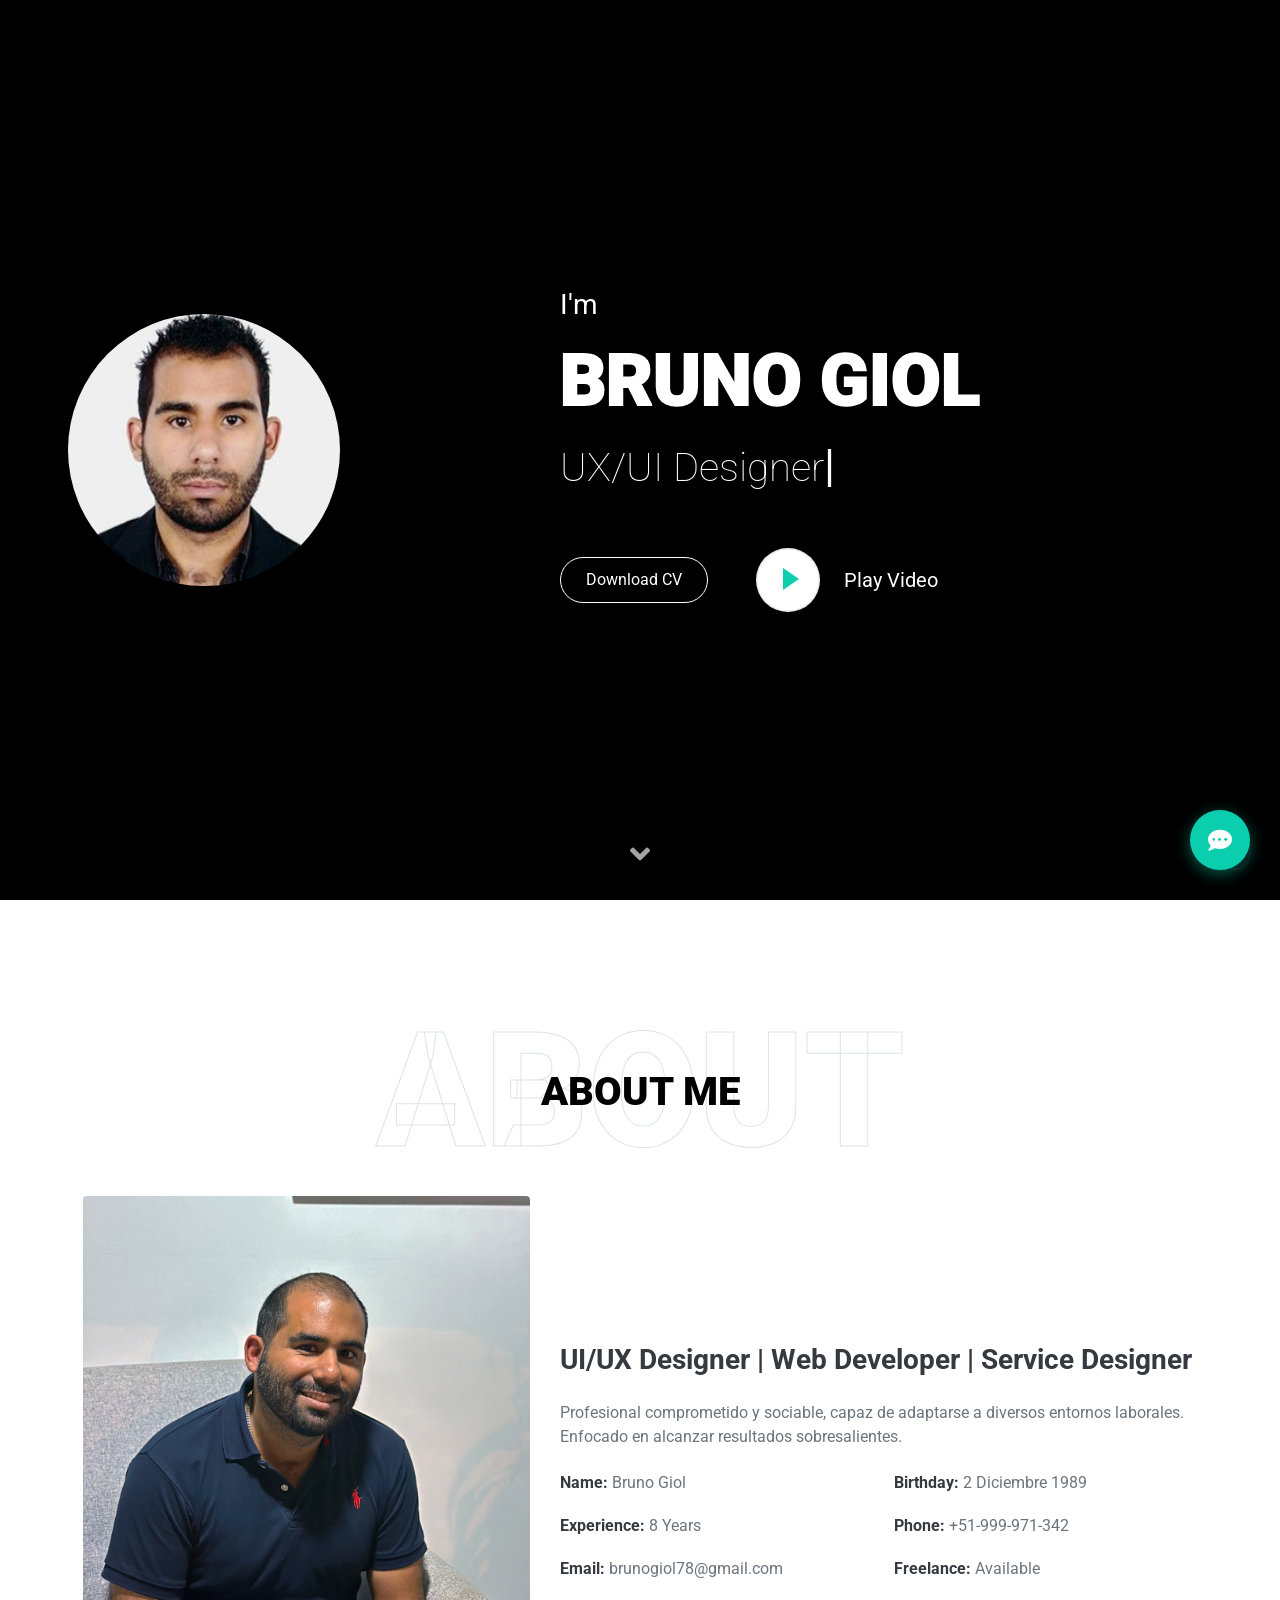
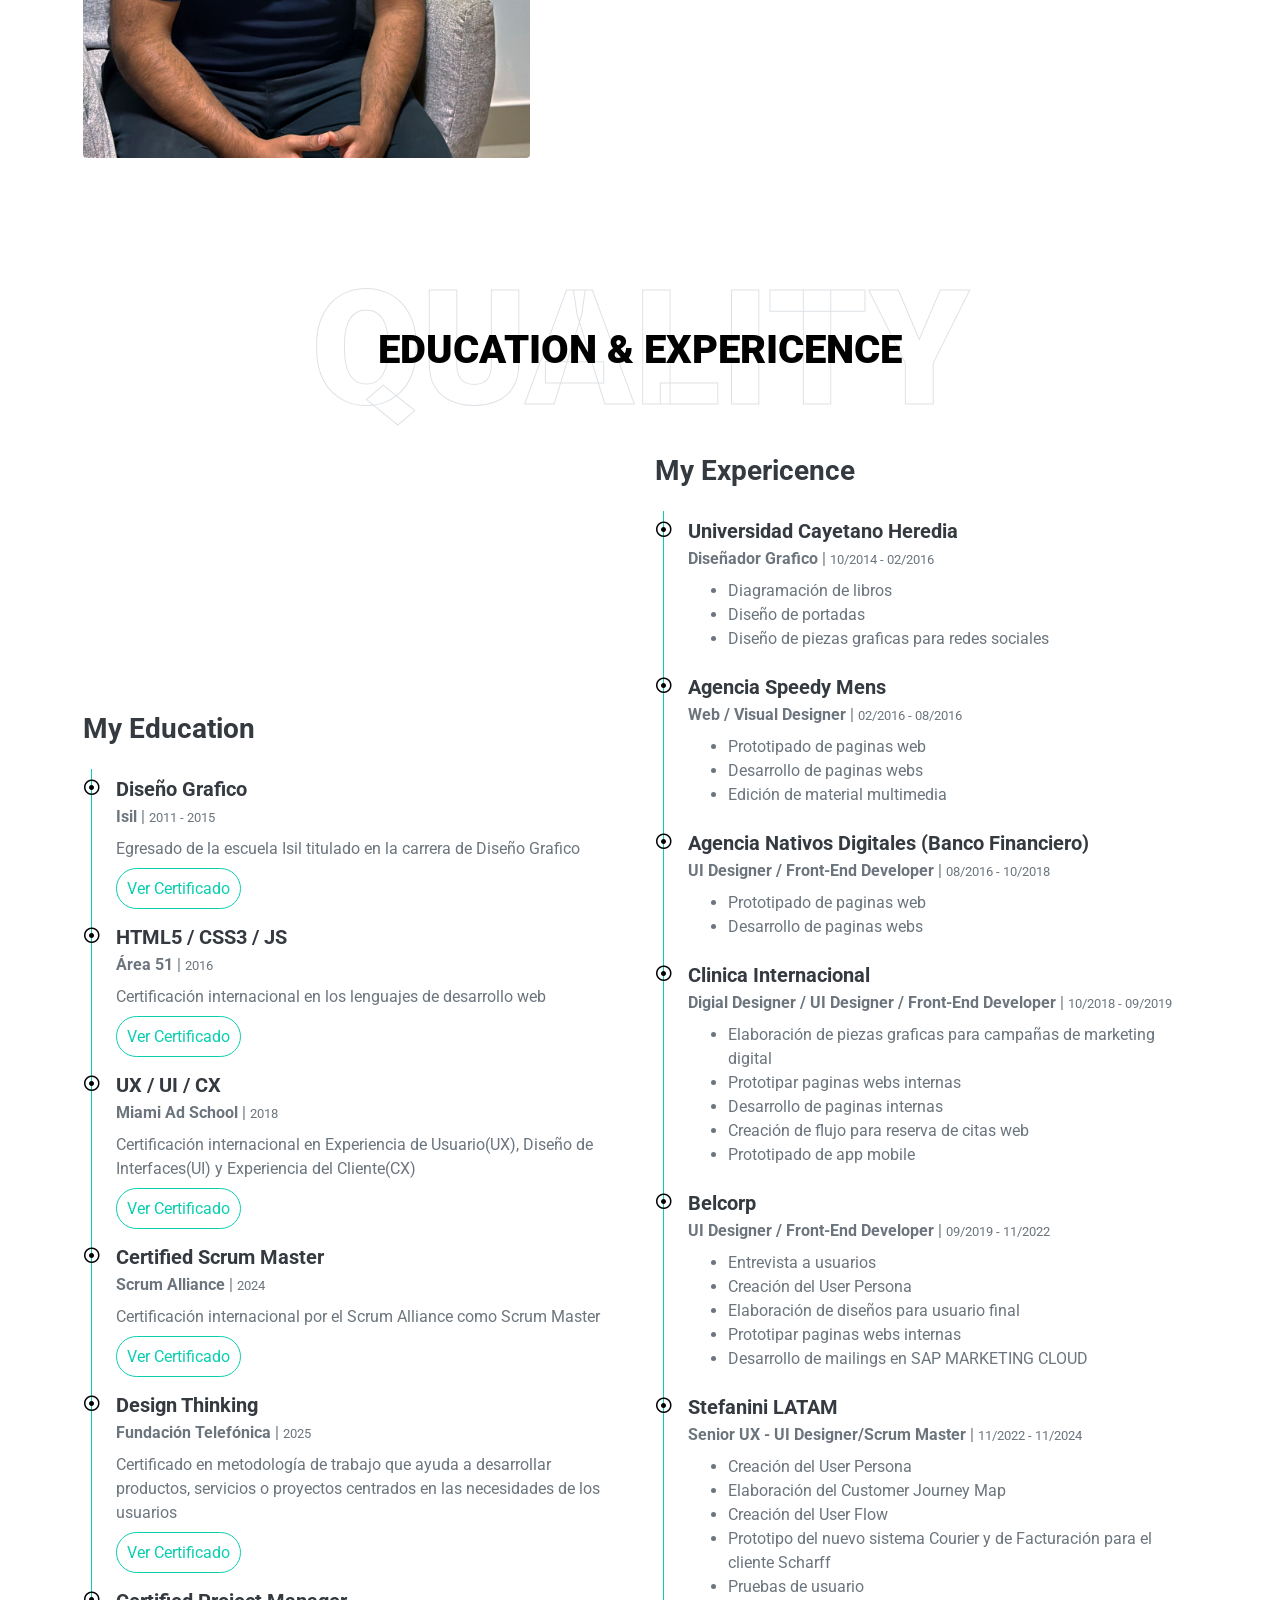
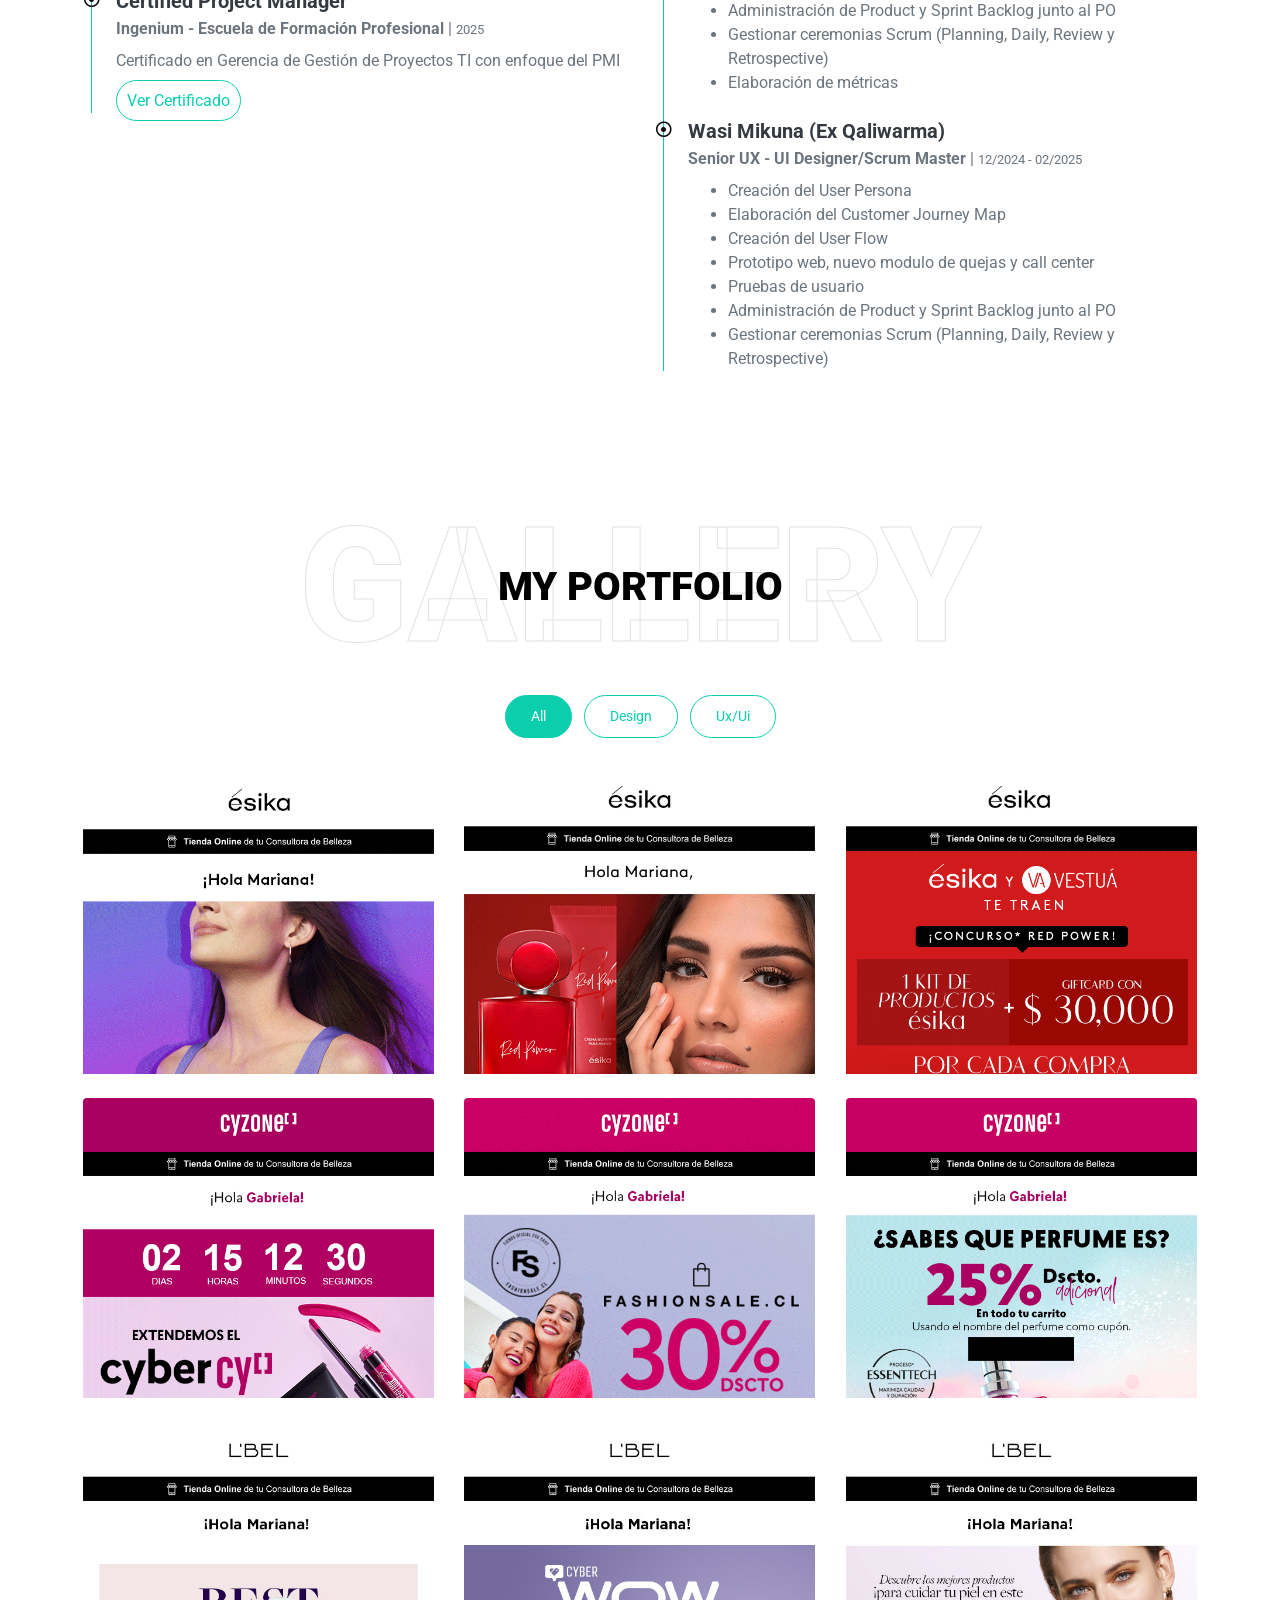
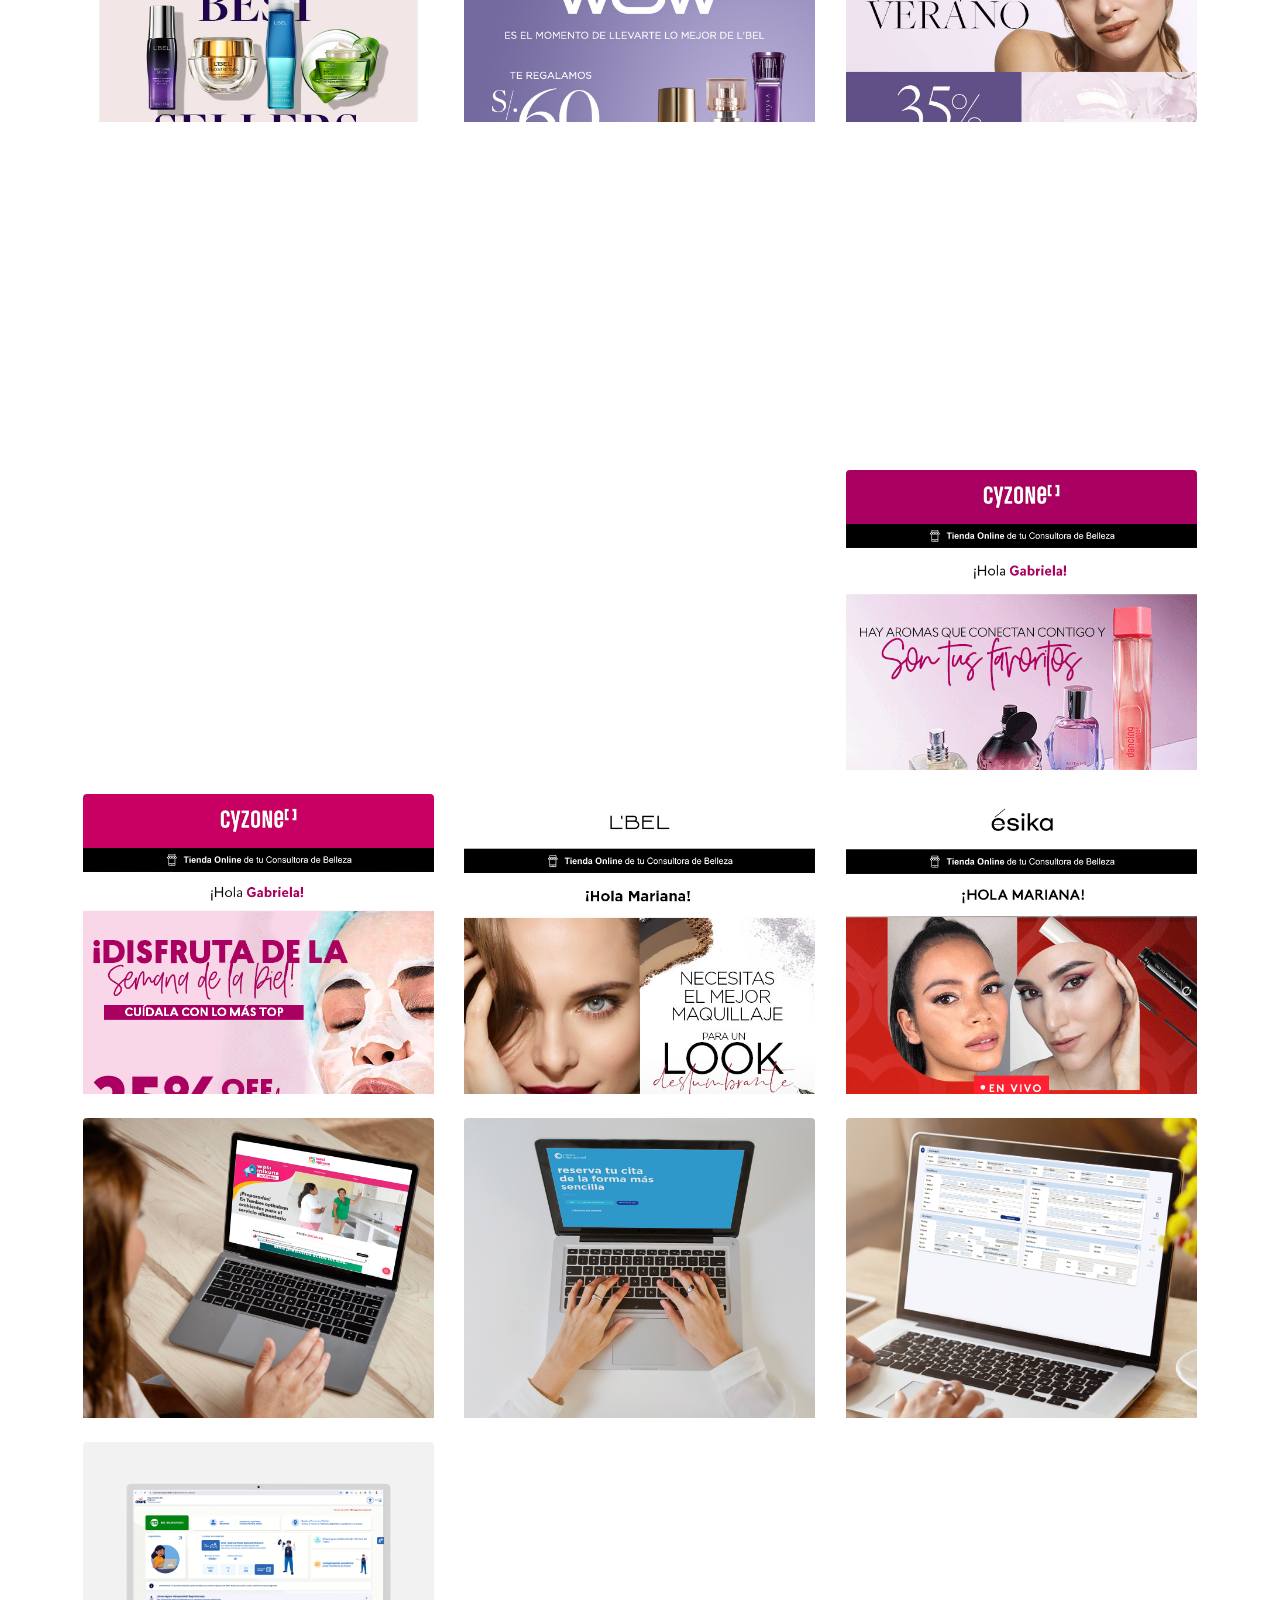
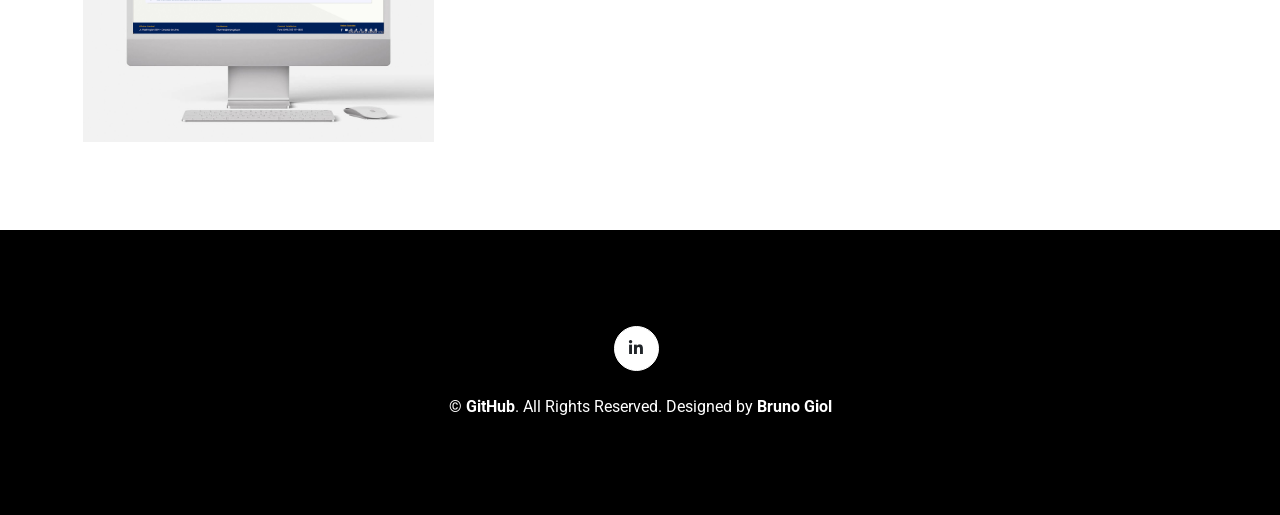
==== commit bc10d481: "chatbot implementacion de chatbot" ====
--- a/index.html
+++ b/index.html
@@ -575,6 +575,33 @@
     </div>
     <!-- Footer End -->
 
+    <!-- Chatbot Start -->
+    <div id="chatbot-wrapper">
+        <!-- Toggle Button -->
+        <button id="chatbot-toggle" aria-label="Abrir chat">
+            <i class="fa fa-comment-dots" id="chatbot-icon-open"></i>
+            <i class="fa fa-times" id="chatbot-icon-close" style="display:none;"></i>
+        </button>
+
+        <!-- Chat Window -->
+        <div id="chatbot-window" aria-live="polite">
+            <div id="chatbot-header">
+                <div class="chatbot-avatar">BG</div>
+                <div>
+                    <strong>Bruno Giol</strong>
+                    <span class="chatbot-status">● Online</span>
+                </div>
+            </div>
+            <div id="chatbot-messages"></div>
+            <div id="chatbot-suggestions"></div>
+            <div id="chatbot-input-area">
+                <input type="text" id="chatbot-input" placeholder="Escribe un mensaje..." autocomplete="off" aria-label="Mensaje">
+                <button id="chatbot-send" aria-label="Enviar"><i class="fa fa-paper-plane"></i></button>
+            </div>
+        </div>
+    </div>
+    <!-- Chatbot End -->
+
     <!-- Scroll to Bottom -->
     <a href="#about"><i class="fa fa-2x fa-angle-down text-white scroll-to-bottom"></i></a>
 
--- a/css/style.css
+++ b/css/style.css
@@ -10049,4 +10049,219 @@
 
 h1.display-3.text-uppercase.text-primary.mb-2 {
     color: white !important;
-}+}
+/* =========================================
+   CHATBOT
+   ========================================= */
+#chatbot-wrapper {
+    position: fixed;
+    bottom: 30px;
+    right: 30px;
+    z-index: 9999;
+    font-family: "Roboto", sans-serif;
+}
+
+/* Toggle button */
+#chatbot-toggle {
+    width: 60px;
+    height: 60px;
+    border-radius: 50%;
+    background-color: #0BCEAF;
+    border: none;
+    color: white;
+    font-size: 24px;
+    cursor: pointer;
+    box-shadow: 0 4px 16px rgba(11,206,175,0.45);
+    display: flex;
+    align-items: center;
+    justify-content: center;
+    transition: transform 0.2s, box-shadow 0.2s;
+    margin-left: auto;
+}
+#chatbot-toggle:hover {
+    transform: scale(1.08);
+    box-shadow: 0 6px 22px rgba(11,206,175,0.55);
+}
+
+/* Chat window */
+#chatbot-window {
+    display: none;
+    flex-direction: column;
+    width: 340px;
+    max-height: 500px;
+    background: #fff;
+    border-radius: 16px;
+    box-shadow: 0 8px 32px rgba(0,0,0,0.15);
+    overflow: hidden;
+    margin-bottom: 12px;
+    animation: chatbot-fadein 0.25s ease;
+}
+@keyframes chatbot-fadein {
+    from { opacity: 0; transform: translateY(16px); }
+    to   { opacity: 1; transform: translateY(0); }
+}
+
+/* Header */
+#chatbot-header {
+    background: #0BCEAF;
+    color: white;
+    padding: 14px 16px;
+    display: flex;
+    align-items: center;
+    gap: 12px;
+}
+.chatbot-avatar {
+    width: 38px;
+    height: 38px;
+    border-radius: 50%;
+    background: rgba(255,255,255,0.25);
+    display: flex;
+    align-items: center;
+    justify-content: center;
+    font-weight: 700;
+    font-size: 14px;
+    flex-shrink: 0;
+}
+#chatbot-header strong {
+    display: block;
+    font-size: 15px;
+}
+.chatbot-status {
+    font-size: 11px;
+    opacity: 0.85;
+}
+
+/* Messages area */
+#chatbot-messages {
+    flex: 1;
+    overflow-y: auto;
+    padding: 16px;
+    display: flex;
+    flex-direction: column;
+    gap: 10px;
+    background: #f7f9fb;
+}
+#chatbot-messages::-webkit-scrollbar { width: 4px; }
+#chatbot-messages::-webkit-scrollbar-thumb { background: #ccc; border-radius: 4px; }
+
+.chatbot-msg {
+    max-width: 80%;
+    padding: 10px 14px;
+    border-radius: 16px;
+    font-size: 13.5px;
+    line-height: 1.5;
+    word-break: break-word;
+    animation: msg-pop 0.18s ease;
+}
+@keyframes msg-pop {
+    from { opacity: 0; transform: scale(0.95); }
+    to   { opacity: 1; transform: scale(1); }
+}
+.chatbot-msg.bot {
+    background: #fff;
+    color: #343a40;
+    border-bottom-left-radius: 4px;
+    align-self: flex-start;
+    box-shadow: 0 1px 4px rgba(0,0,0,0.08);
+}
+.chatbot-msg.user {
+    background: #0BCEAF;
+    color: white;
+    border-bottom-right-radius: 4px;
+    align-self: flex-end;
+}
+
+/* Typing indicator */
+.chatbot-typing {
+    display: flex;
+    gap: 5px;
+    align-items: center;
+    padding: 10px 14px;
+    background: #fff;
+    border-radius: 16px;
+    border-bottom-left-radius: 4px;
+    align-self: flex-start;
+    box-shadow: 0 1px 4px rgba(0,0,0,0.08);
+    width: fit-content;
+}
+.chatbot-typing span {
+    width: 7px;
+    height: 7px;
+    background: #0BCEAF;
+    border-radius: 50%;
+    animation: typing-bounce 1.2s infinite ease-in-out;
+}
+.chatbot-typing span:nth-child(2) { animation-delay: 0.2s; }
+.chatbot-typing span:nth-child(3) { animation-delay: 0.4s; }
+@keyframes typing-bounce {
+    0%, 80%, 100% { transform: translateY(0); opacity: 0.4; }
+    40%            { transform: translateY(-6px); opacity: 1; }
+}
+
+/* Suggestion chips */
+#chatbot-suggestions {
+    display: flex;
+    flex-wrap: wrap;
+    gap: 6px;
+    padding: 8px 12px 4px;
+    background: #f7f9fb;
+}
+.chatbot-chip {
+    background: #fff;
+    border: 1.5px solid #0BCEAF;
+    color: #0BCEAF;
+    border-radius: 20px;
+    padding: 5px 12px;
+    font-size: 12px;
+    cursor: pointer;
+    transition: background 0.15s, color 0.15s;
+    white-space: nowrap;
+}
+.chatbot-chip:hover {
+    background: #0BCEAF;
+    color: #fff;
+}
+
+/* Input area */
+#chatbot-input-area {
+    display: flex;
+    align-items: center;
+    padding: 10px 12px;
+    border-top: 1px solid #eee;
+    background: #fff;
+    gap: 8px;
+}
+#chatbot-input {
+    flex: 1;
+    border: 1.5px solid #e0e0e0;
+    border-radius: 20px;
+    padding: 8px 14px;
+    font-size: 13.5px;
+    outline: none;
+    transition: border-color 0.2s;
+    font-family: "Roboto", sans-serif;
+}
+#chatbot-input:focus {
+    border-color: #0BCEAF;
+}
+#chatbot-send {
+    width: 36px;
+    height: 36px;
+    border-radius: 50%;
+    background: #0BCEAF;
+    border: none;
+    color: white;
+    font-size: 14px;
+    cursor: pointer;
+    display: flex;
+    align-items: center;
+    justify-content: center;
+    flex-shrink: 0;
+    transition: background 0.2s;
+}
+#chatbot-send:hover { background: #09b89c; }
+
+@media (max-width: 400px) {
+    #chatbot-window { width: calc(100vw - 24px); }
+    #chatbot-wrapper { right: 12px; bottom: 20px; }
+}
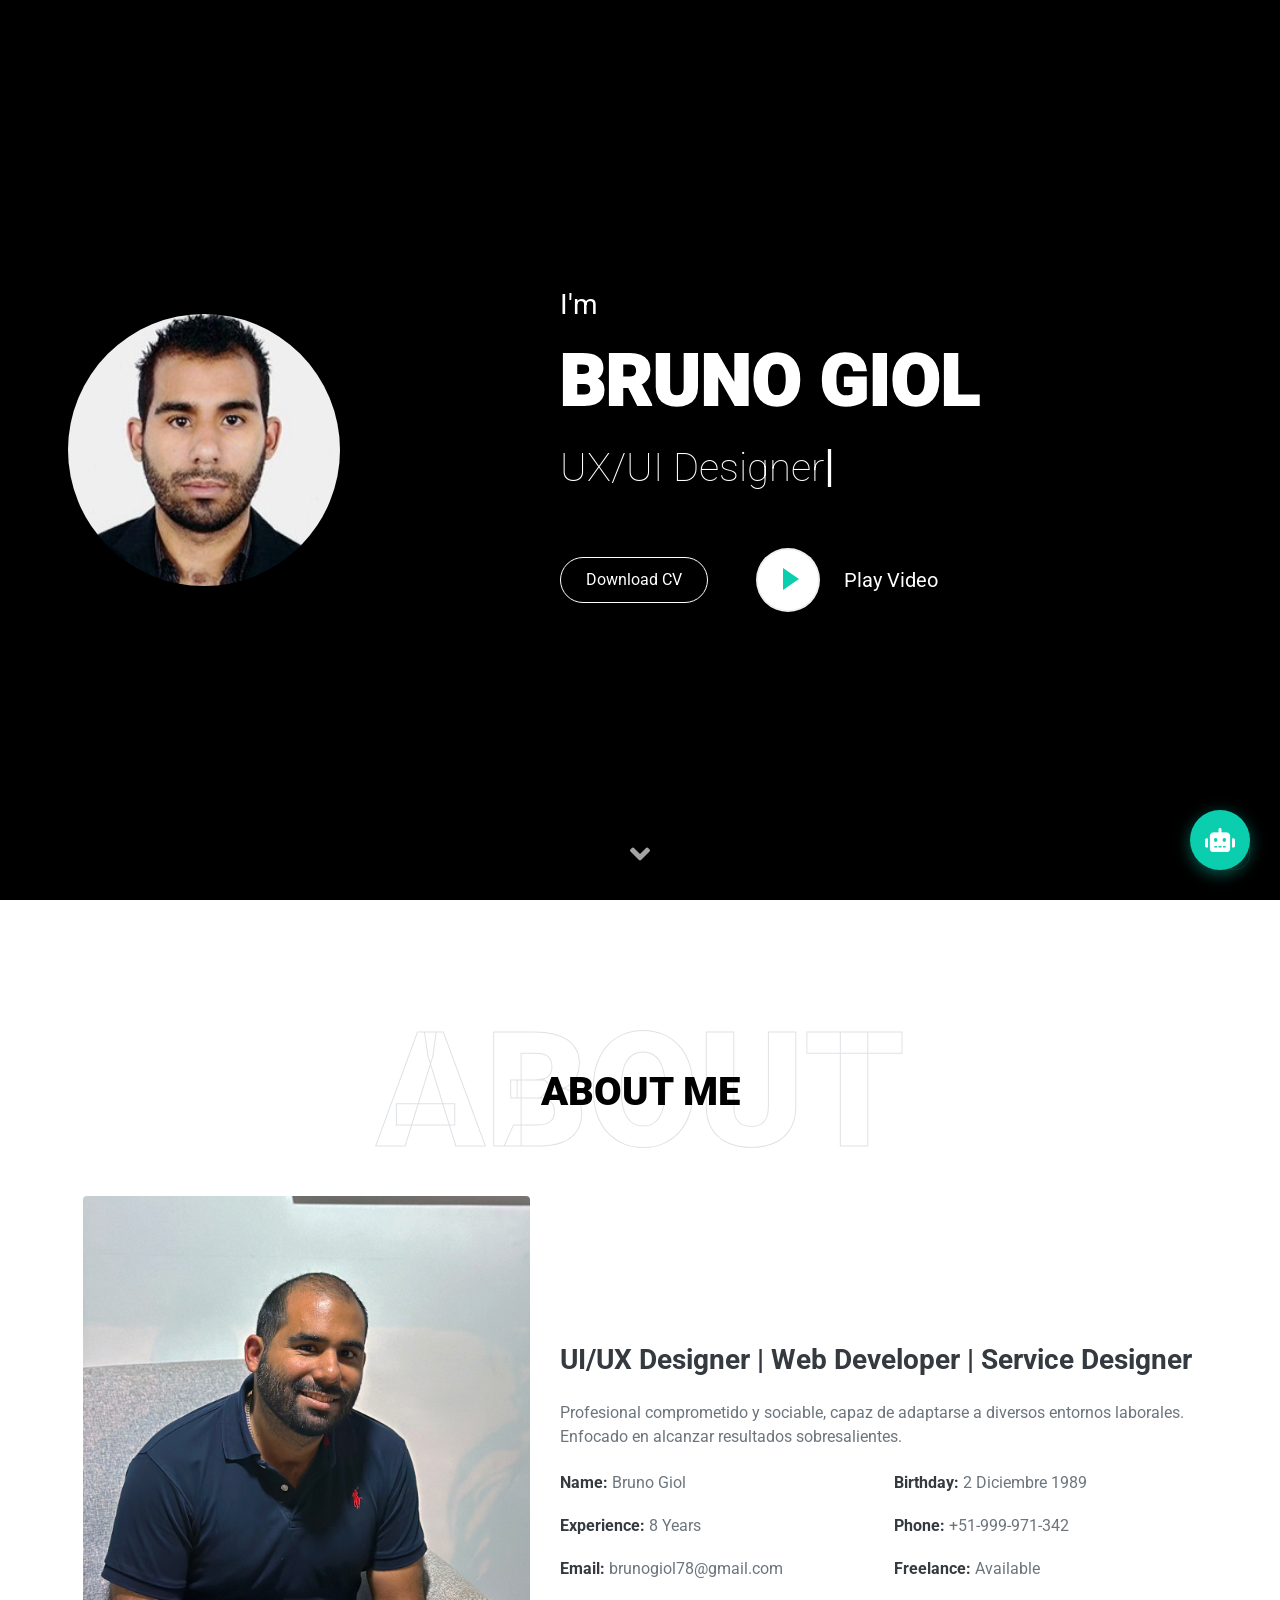
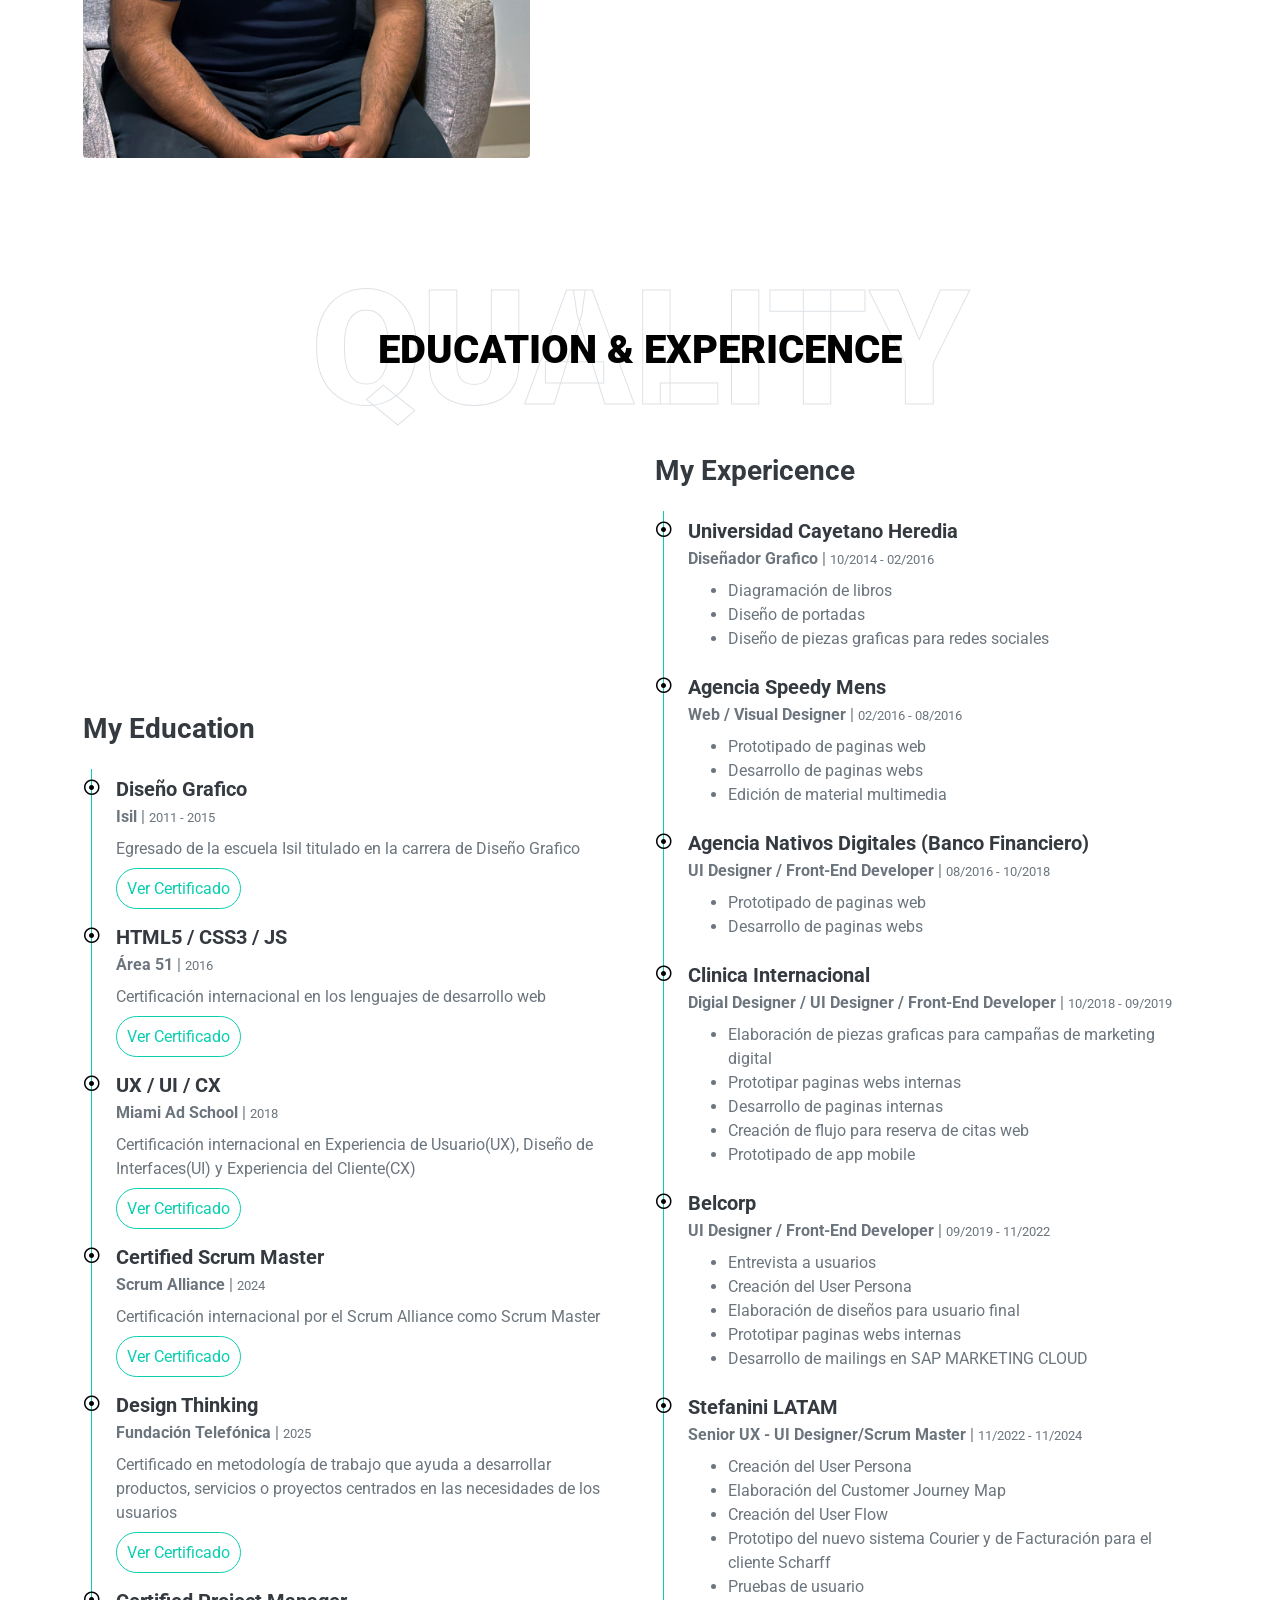
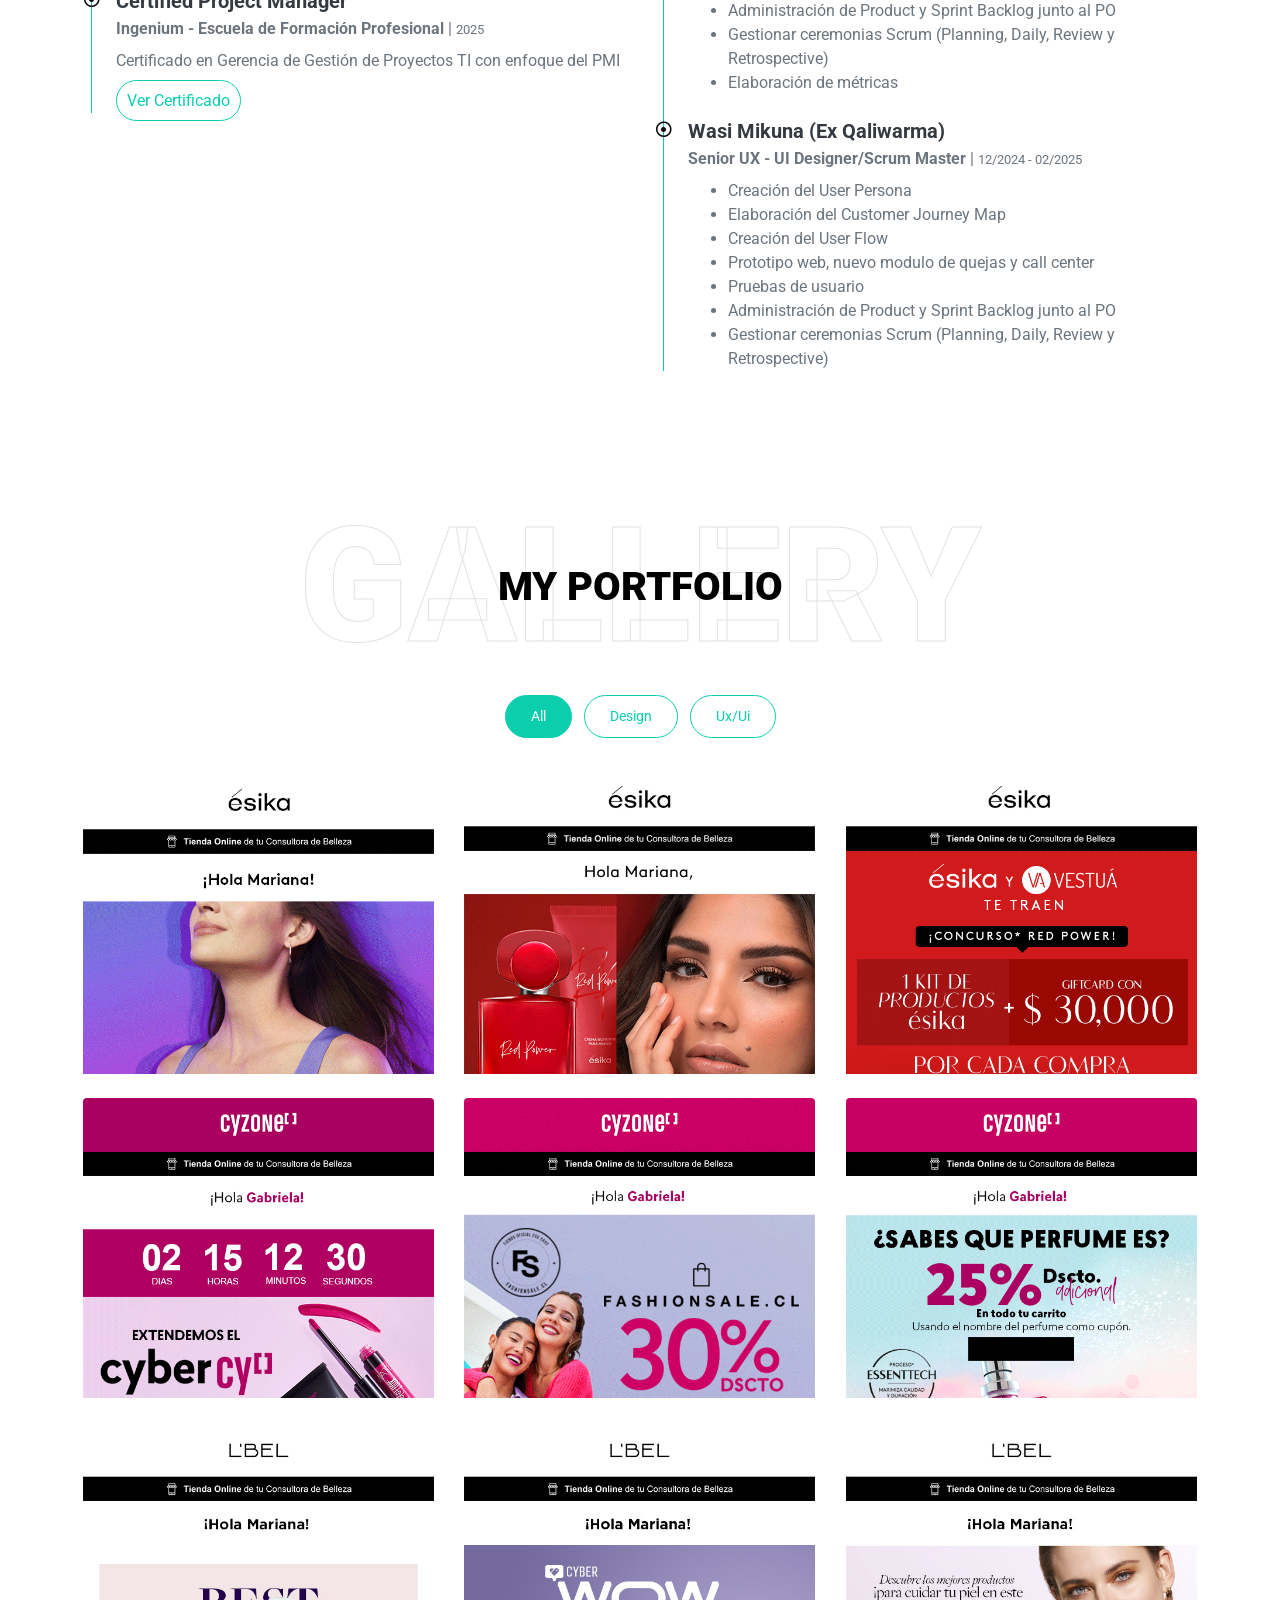
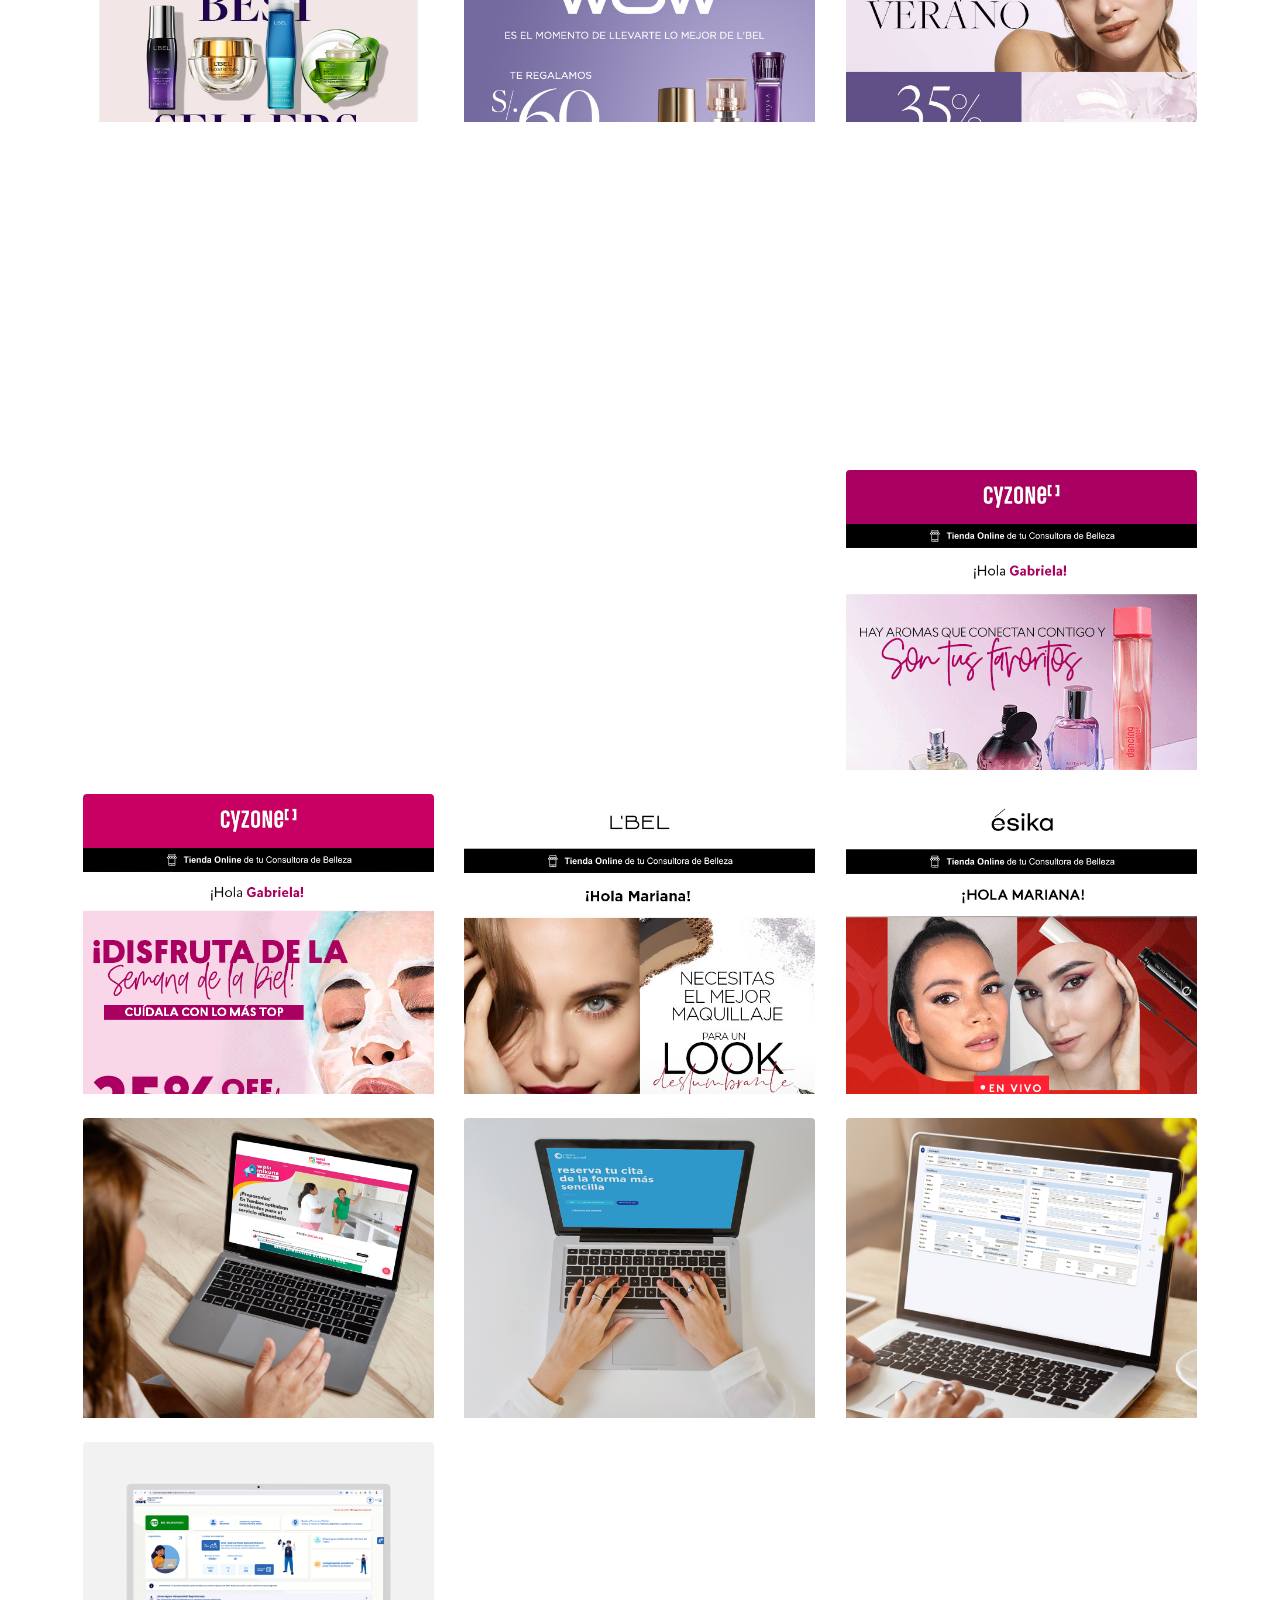
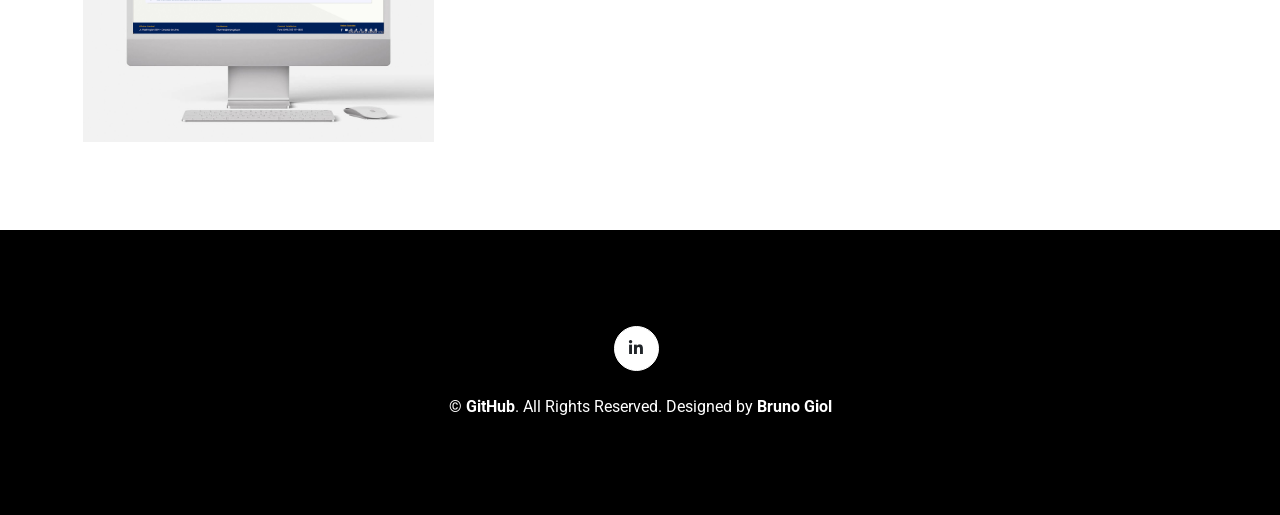
==== commit 4e792ac6: "Update index.html" ====
--- a/index.html
+++ b/index.html
@@ -579,7 +579,7 @@
     <div id="chatbot-wrapper">
         <!-- Toggle Button -->
         <button id="chatbot-toggle" aria-label="Abrir chat">
-            <i class="fa fa-comment-dots" id="chatbot-icon-open"></i>
+            <i class="fa fa-robot" id="chatbot-icon-open"></i>
             <i class="fa fa-times" id="chatbot-icon-close" style="display:none;"></i>
         </button>
 
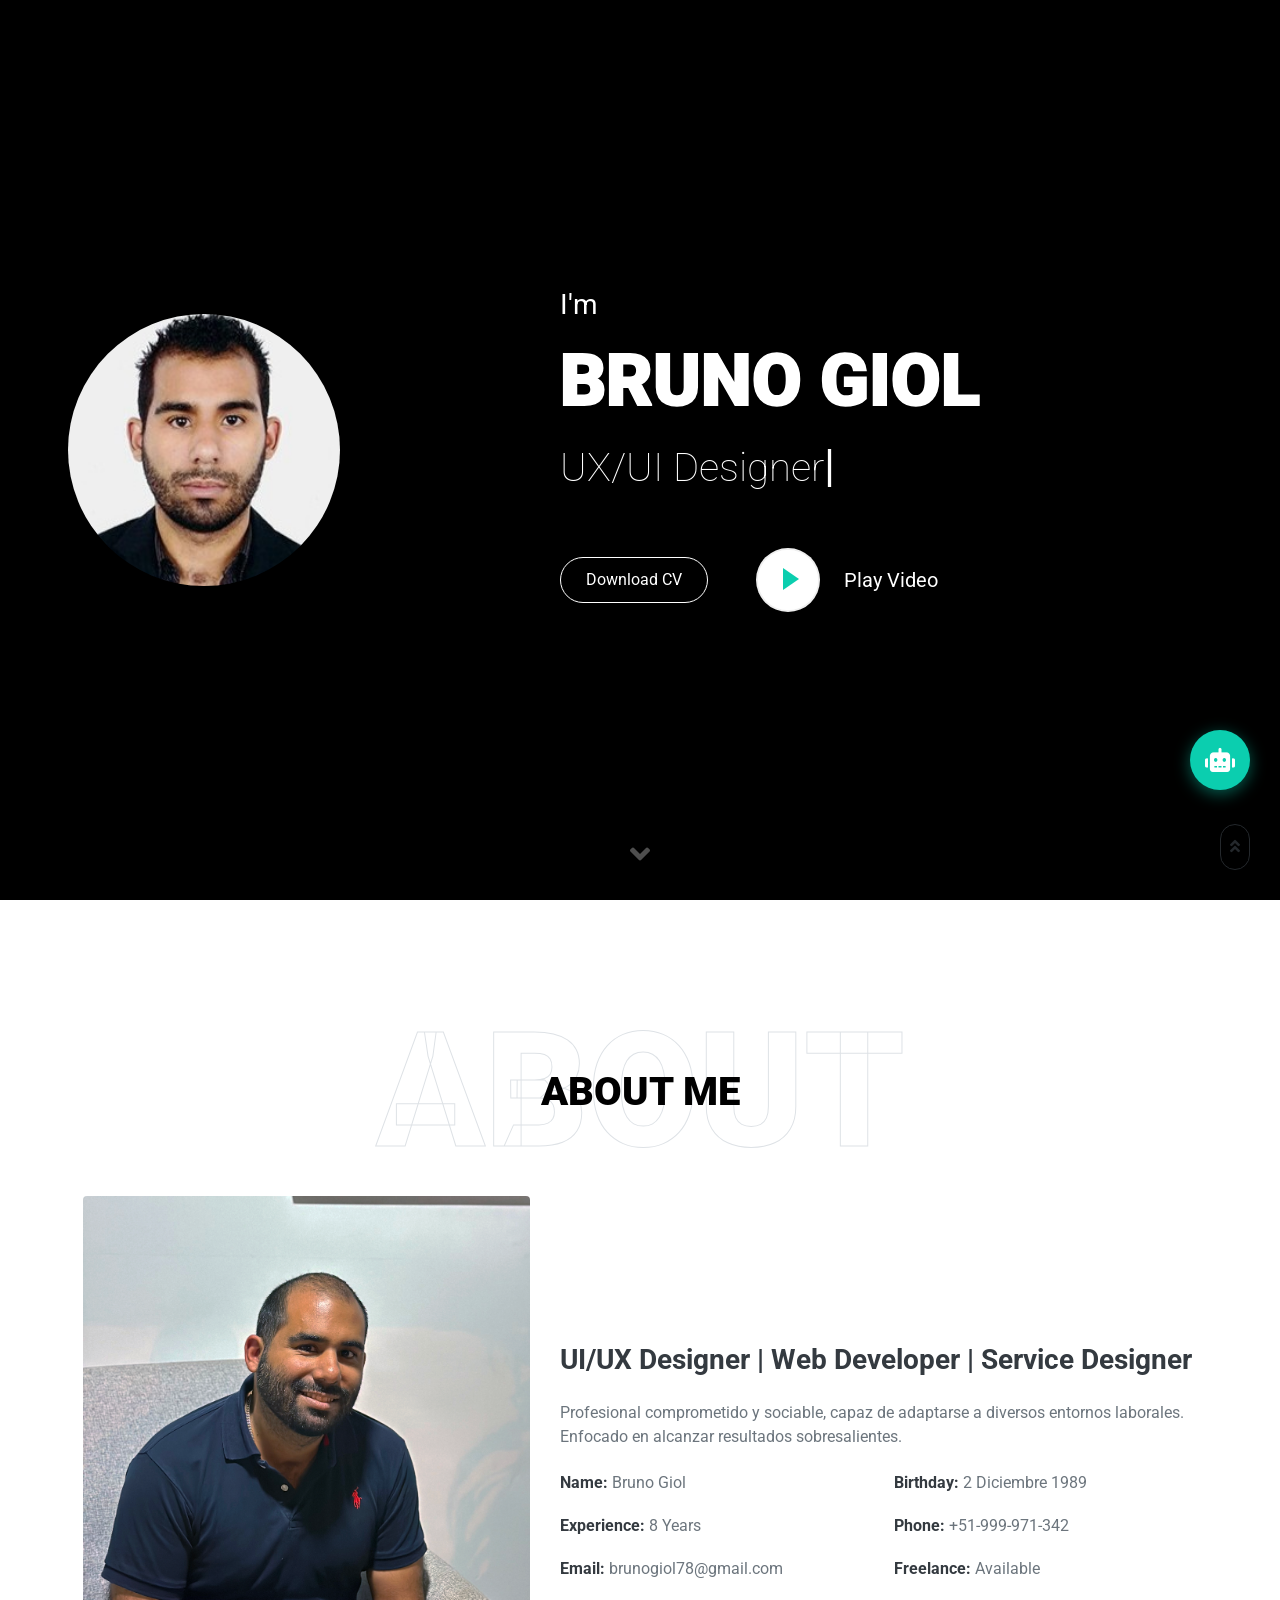
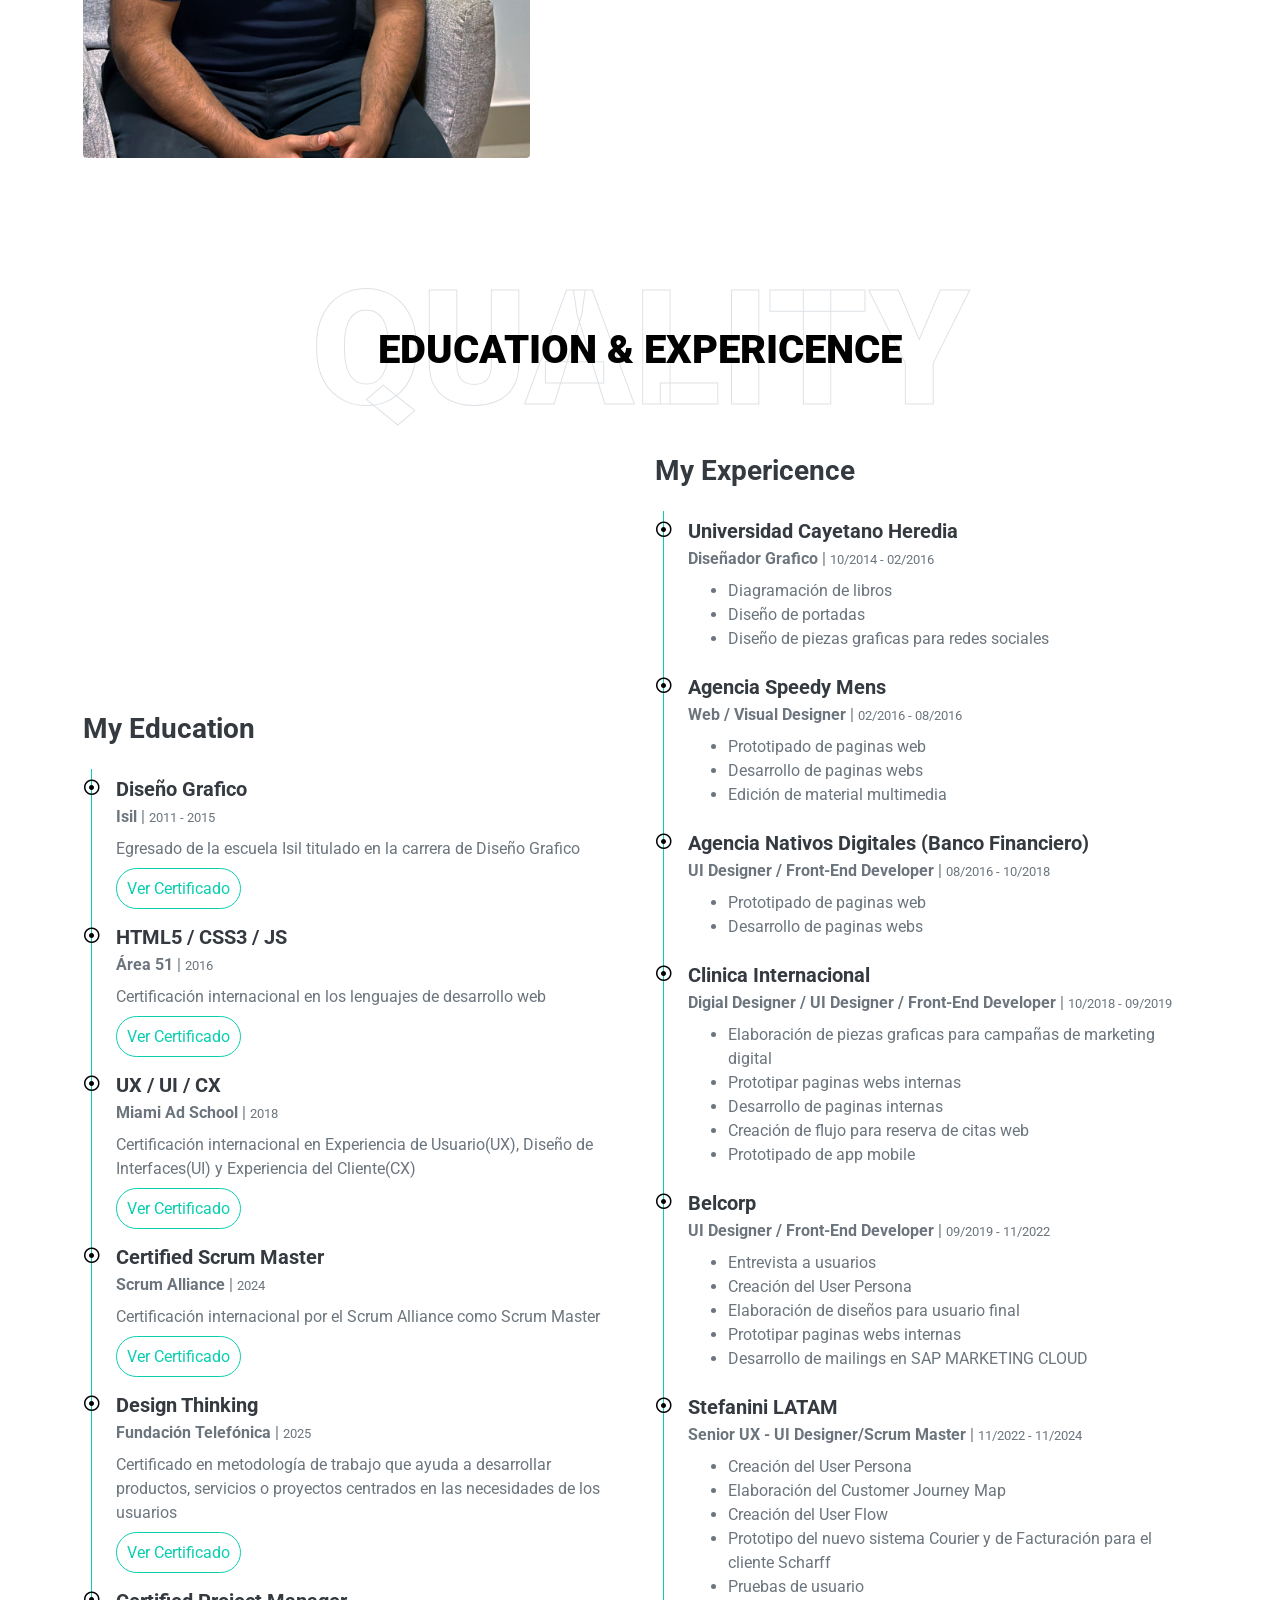
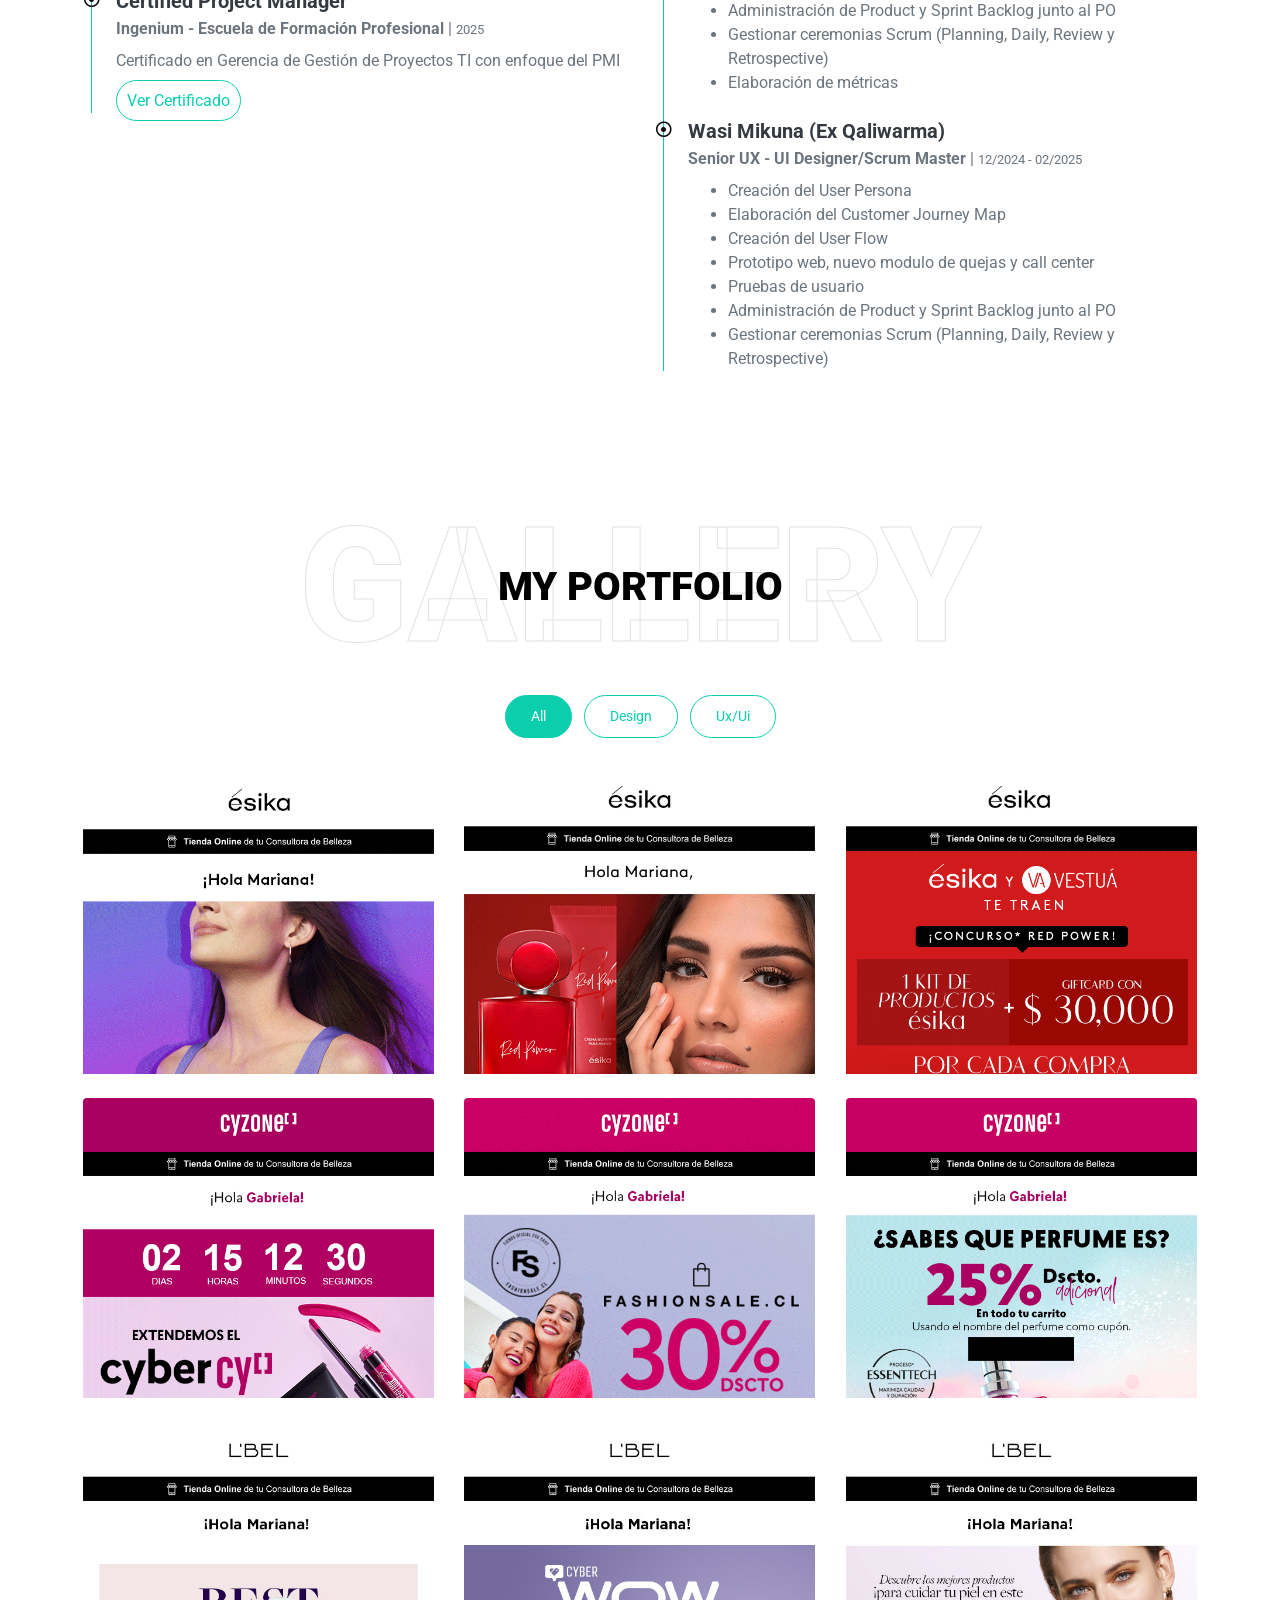
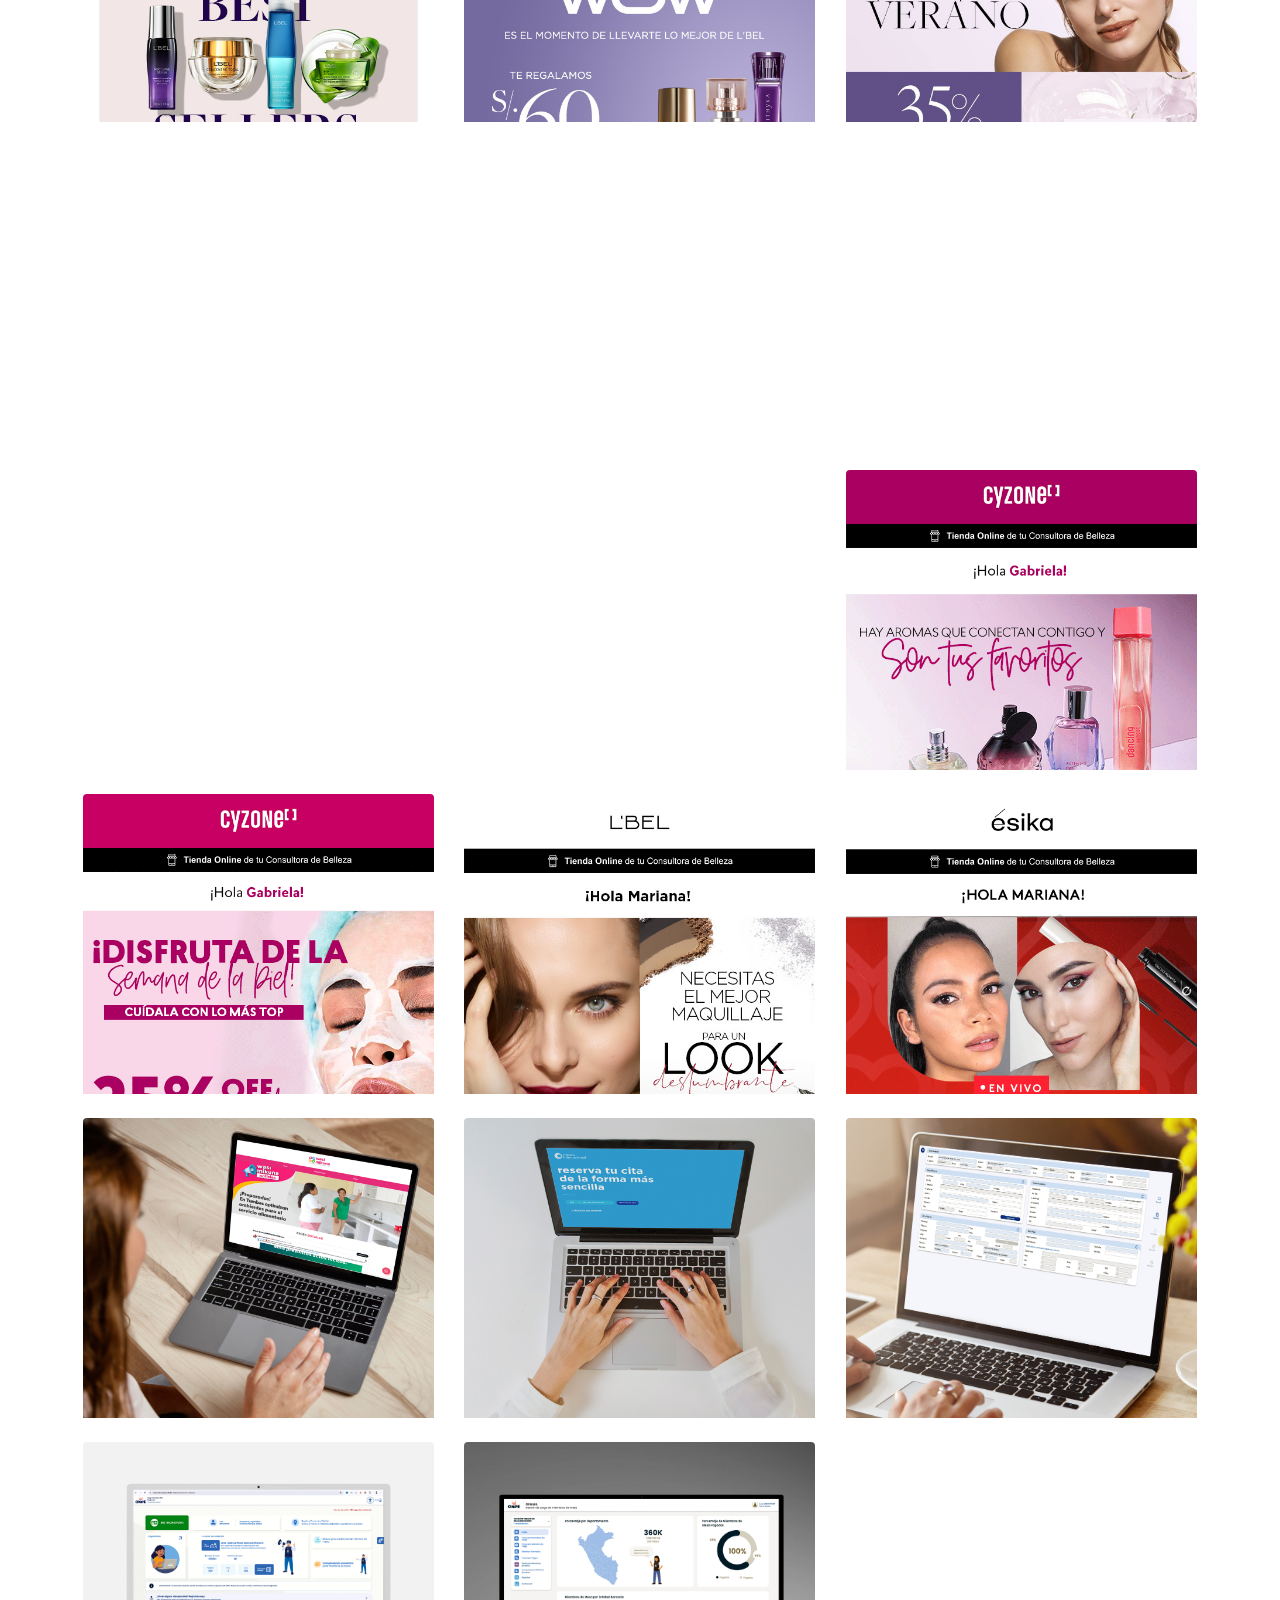
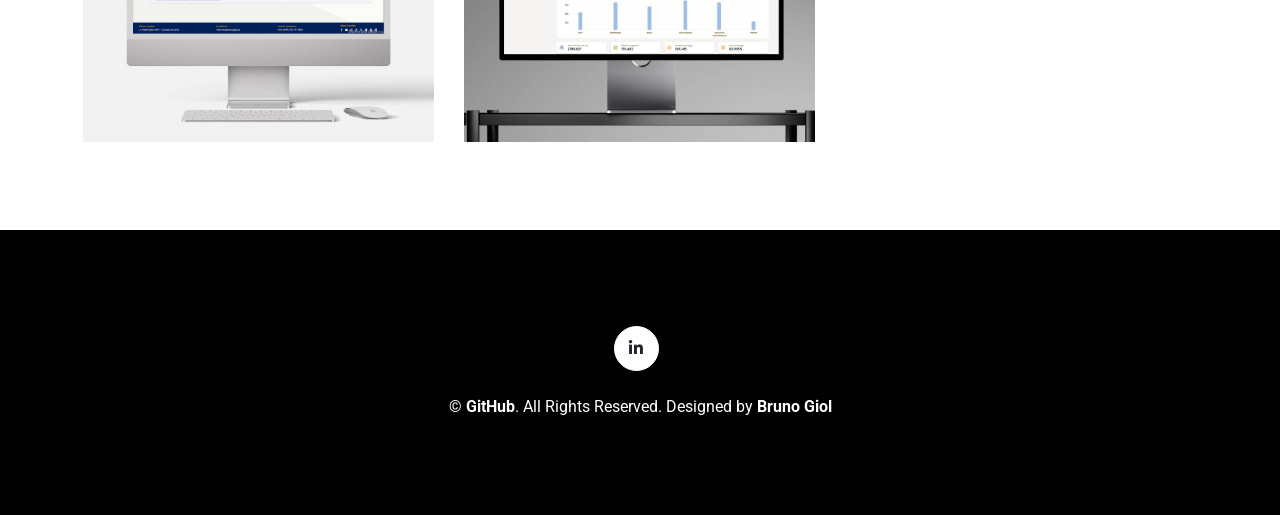
==== commit 03adc8f2: "gemma gemma" ====
--- a/index.html
+++ b/index.html
@@ -532,6 +532,17 @@
                     </div>
                 </a>
 
+                <a href="https://www.figma.com/proto/qooEVM6JCBP4hYygsWU0qT/Untitled?node-id=1-882&t=OmwmW9MNz3Ax4Tyw-1&scaling=min-zoom&content-scaling=fixed&page-id=0%3A1" target=”_blank” class="col-lg-4 col-md-6 mb-4 portfolio-item third">
+                    <div class="position-relative overflow-hidden mb-2">
+                        <img class="img-fluid rounded w-100" src="img/ONPE/gemma.jpg" alt="">
+                        <div class="portfolio-btn bg-primary d-flex align-items-center justify-content-center">
+                            <div>
+                                <i class="fa fa-plus text-white" style="font-size: 60px;"></i>
+                            </div>
+                        </div>
+                    </div>
+                </a>
+
             </div>
         </div>
     </div>
--- a/css/style.css
+++ b/css/style.css
@@ -10055,7 +10055,7 @@
    ========================================= */
 #chatbot-wrapper {
     position: fixed;
-    bottom: 30px;
+    bottom: 110px; 
     right: 30px;
     z-index: 9999;
     font-family: "Roboto", sans-serif;
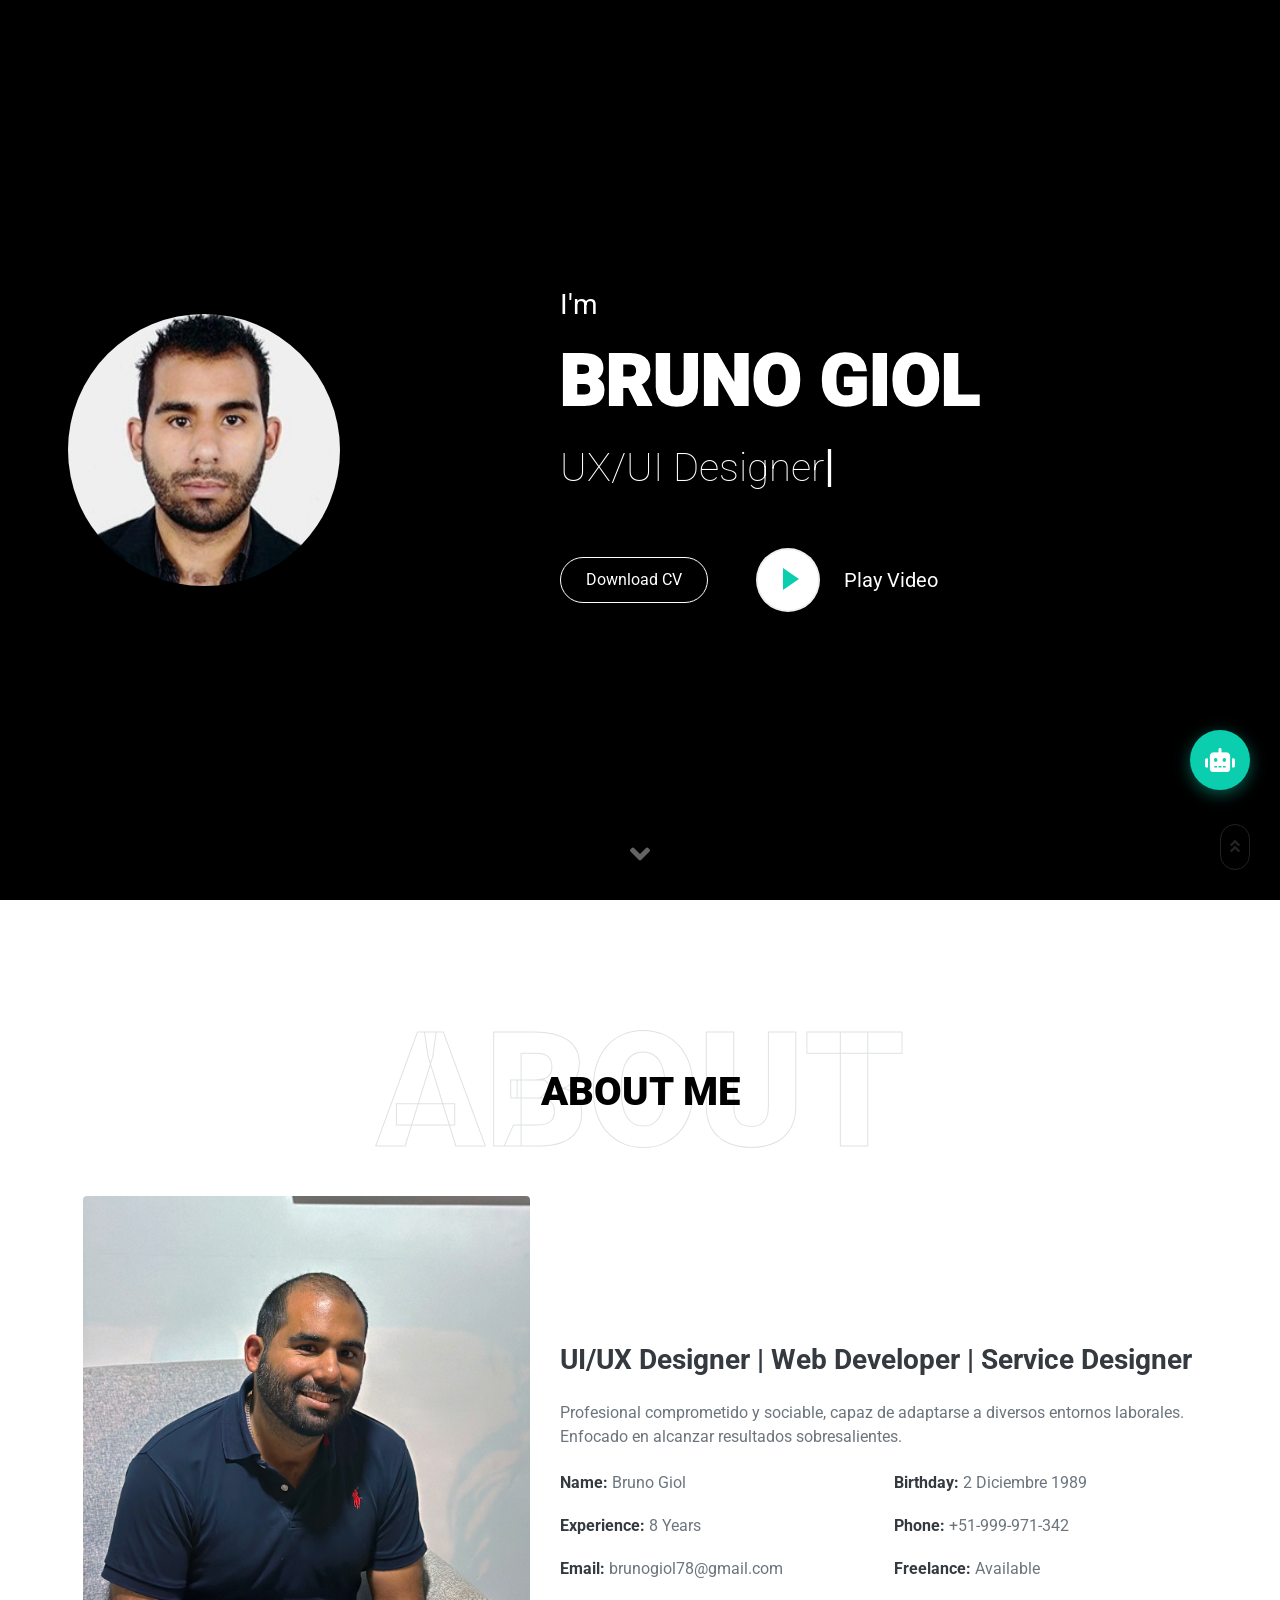
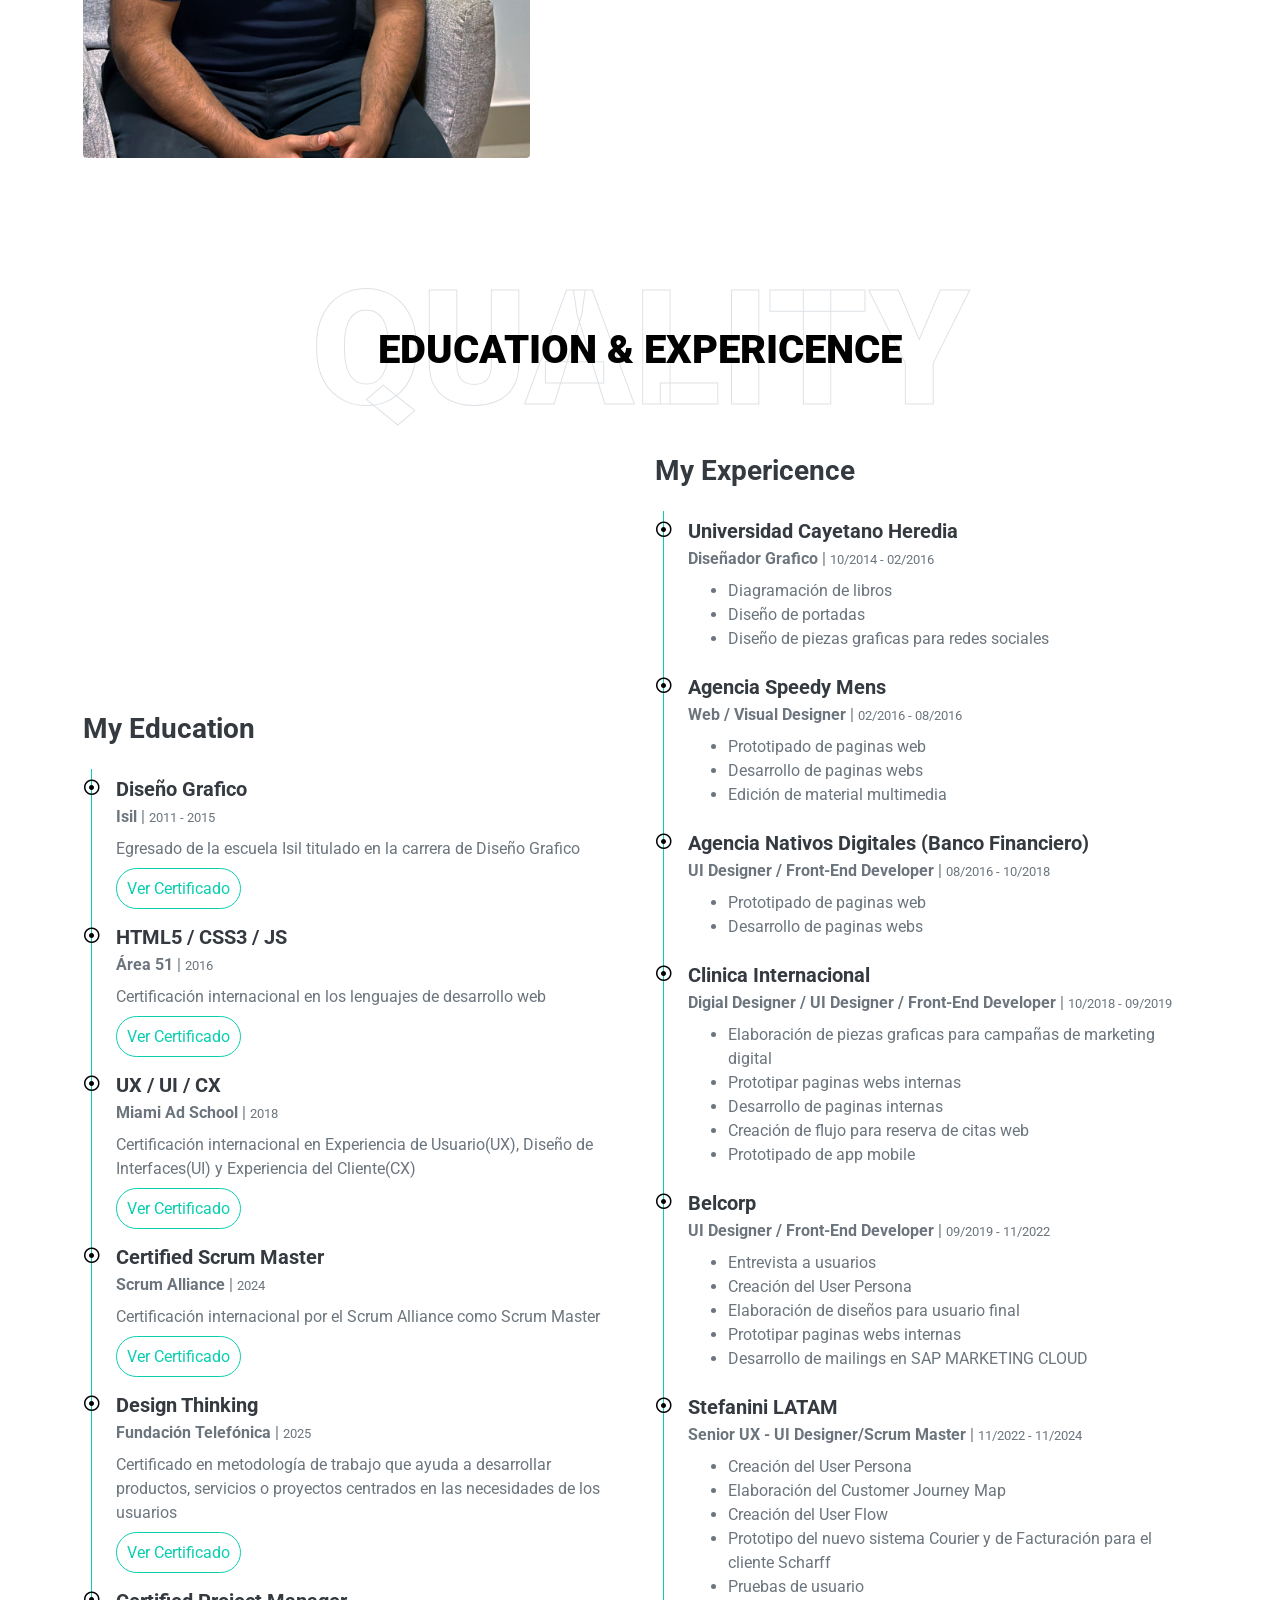
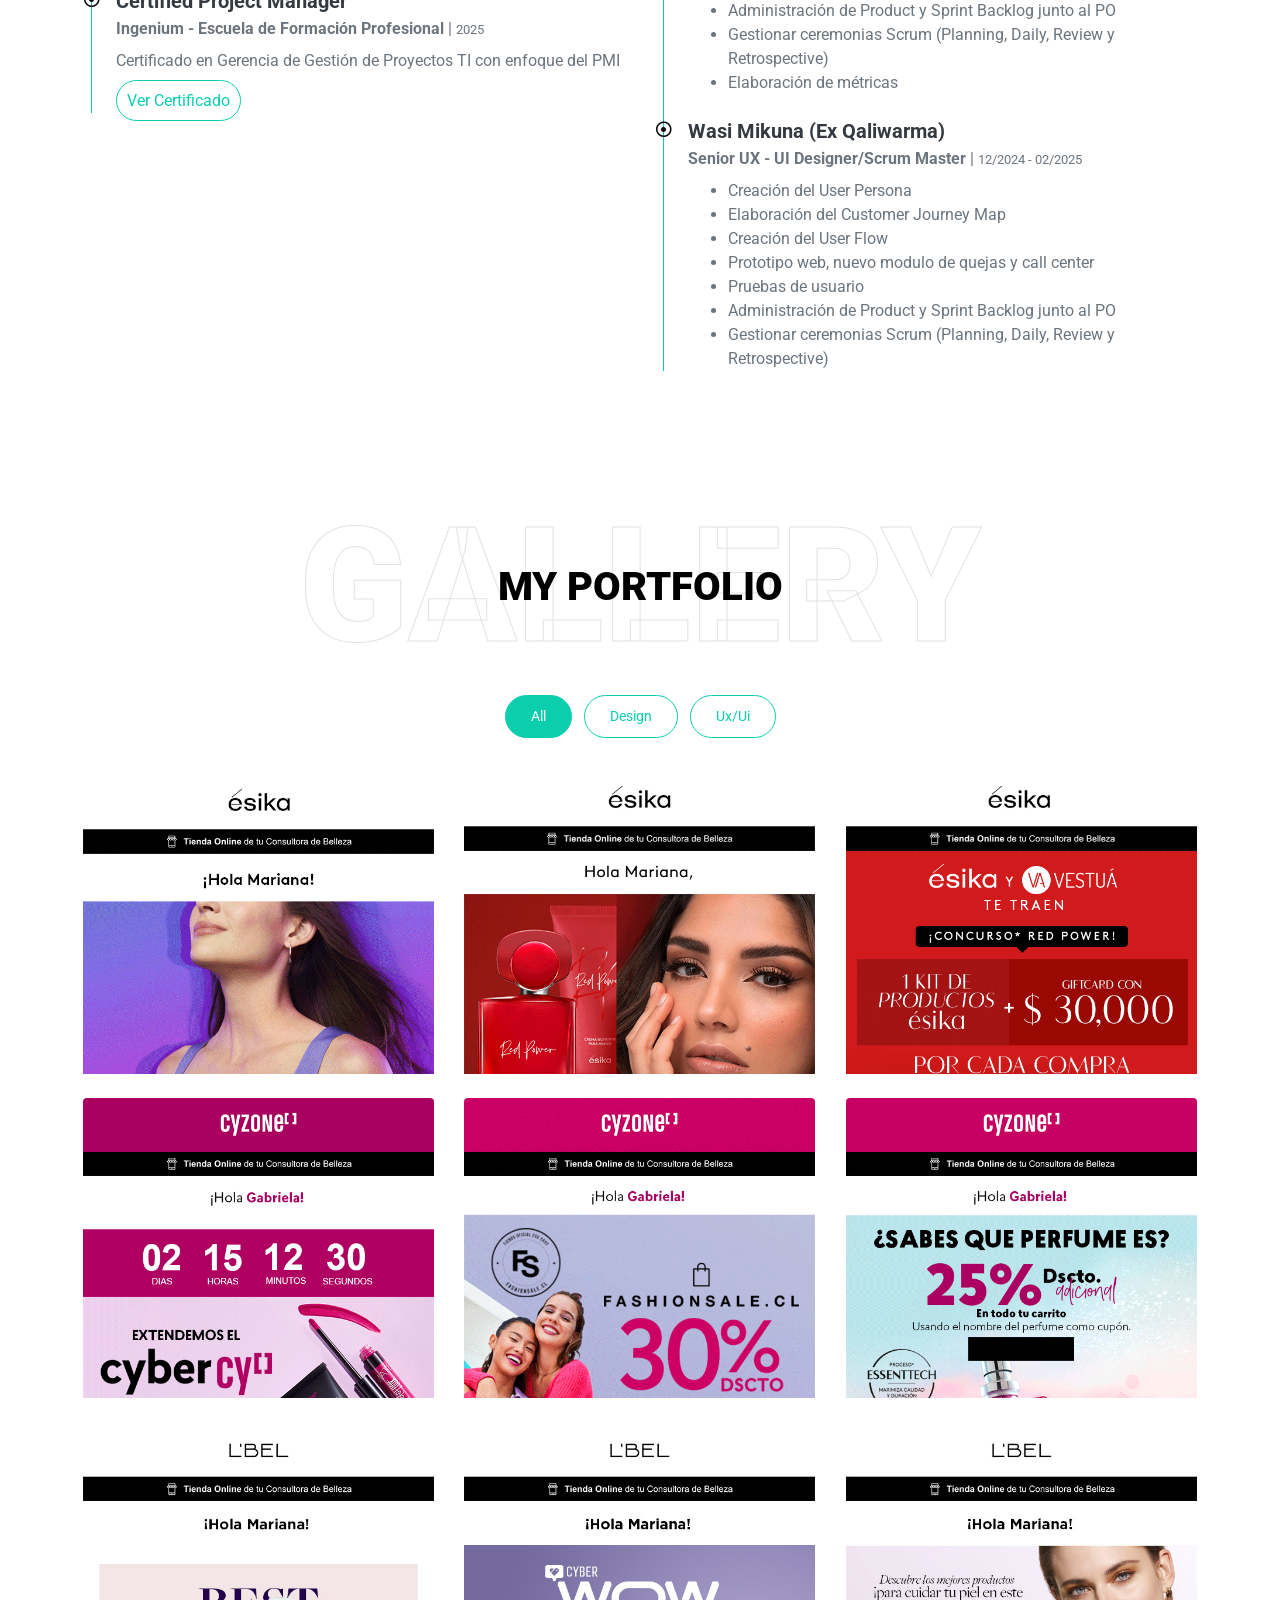
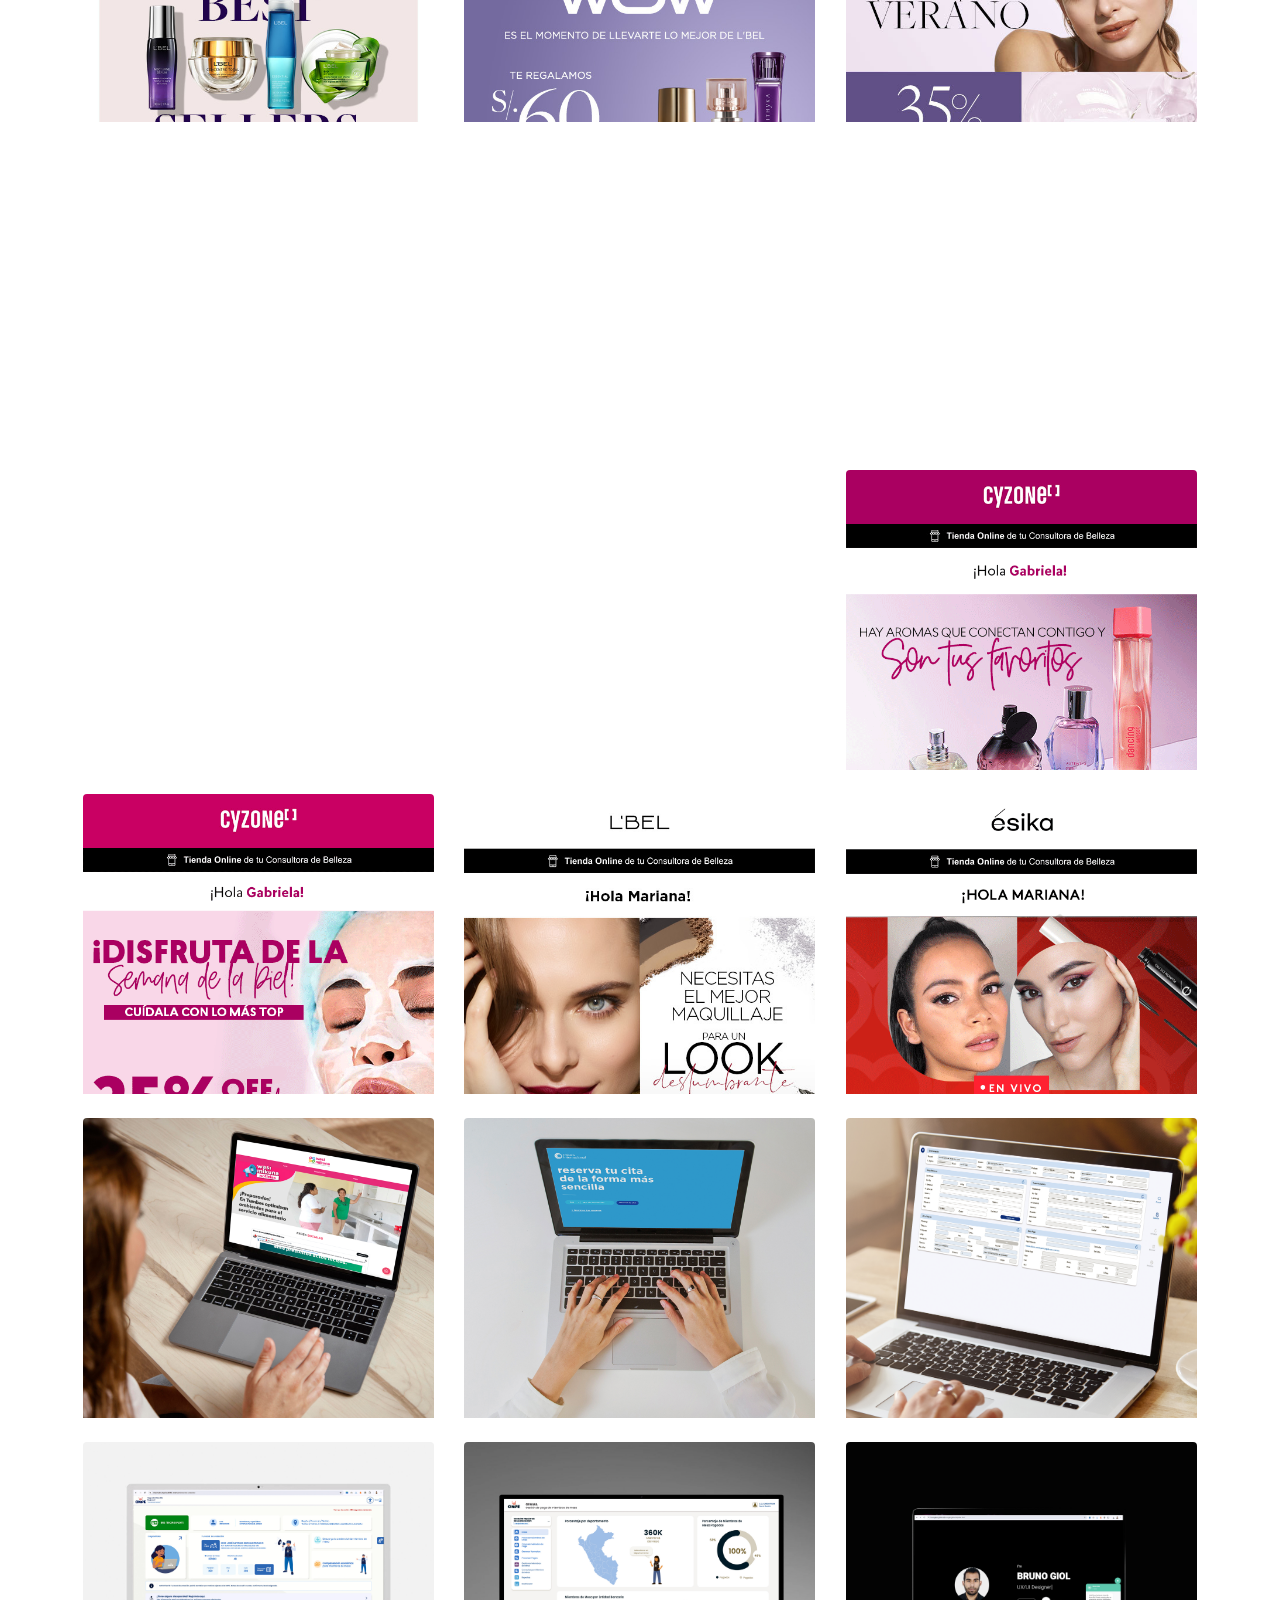
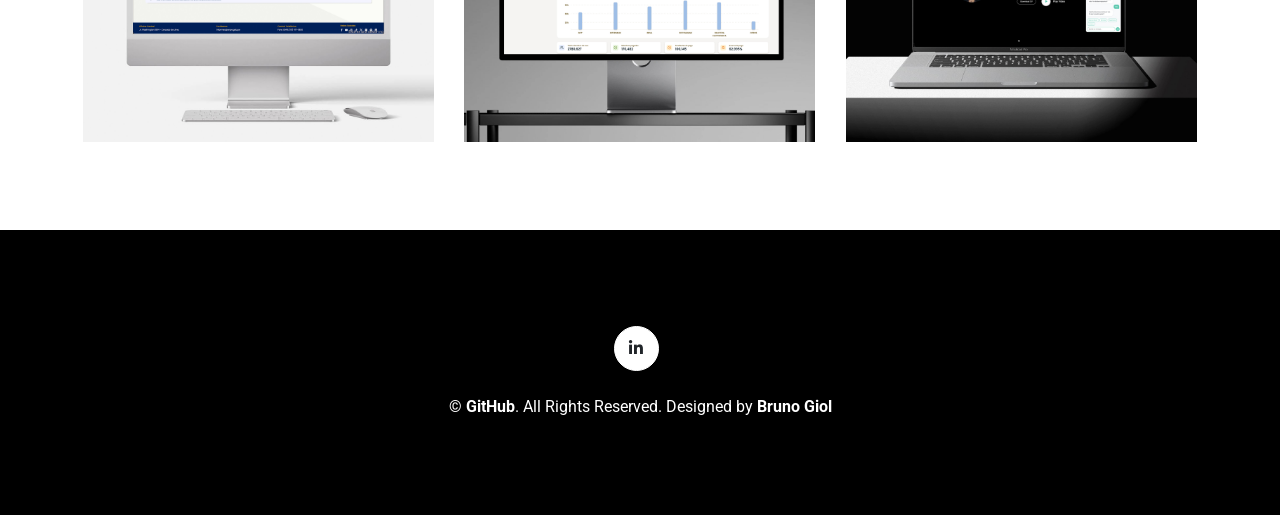
==== commit bf52e763: "CHATBOT" ====
--- a/index.html
+++ b/index.html
@@ -543,6 +543,18 @@
                     </div>
                 </a>
 
+                <a href="img/chatbot_portafolio/chatbot_portafolio.jpg" data-lightbox="portfolio" class="col-lg-4 col-md-6 mb-4 portfolio-item first">
+                    <div class="position-relative overflow-hidden mb-2">
+                        <img class="img-fluid rounded w-100" src="img/chatbot_portafolio/chatbot_portafolio.jpg" alt="esika_EMOTIONS_MX">
+                        <div class="portfolio-btn bg-primary d-flex align-items-center justify-content-center">
+                            <div>
+                                <i class="fa fa-plus text-white" style="font-size: 60px;"></i>
+                            </div>
+                        </div>
+                    </div>
+                </a>
+                
+
             </div>
         </div>
     </div>
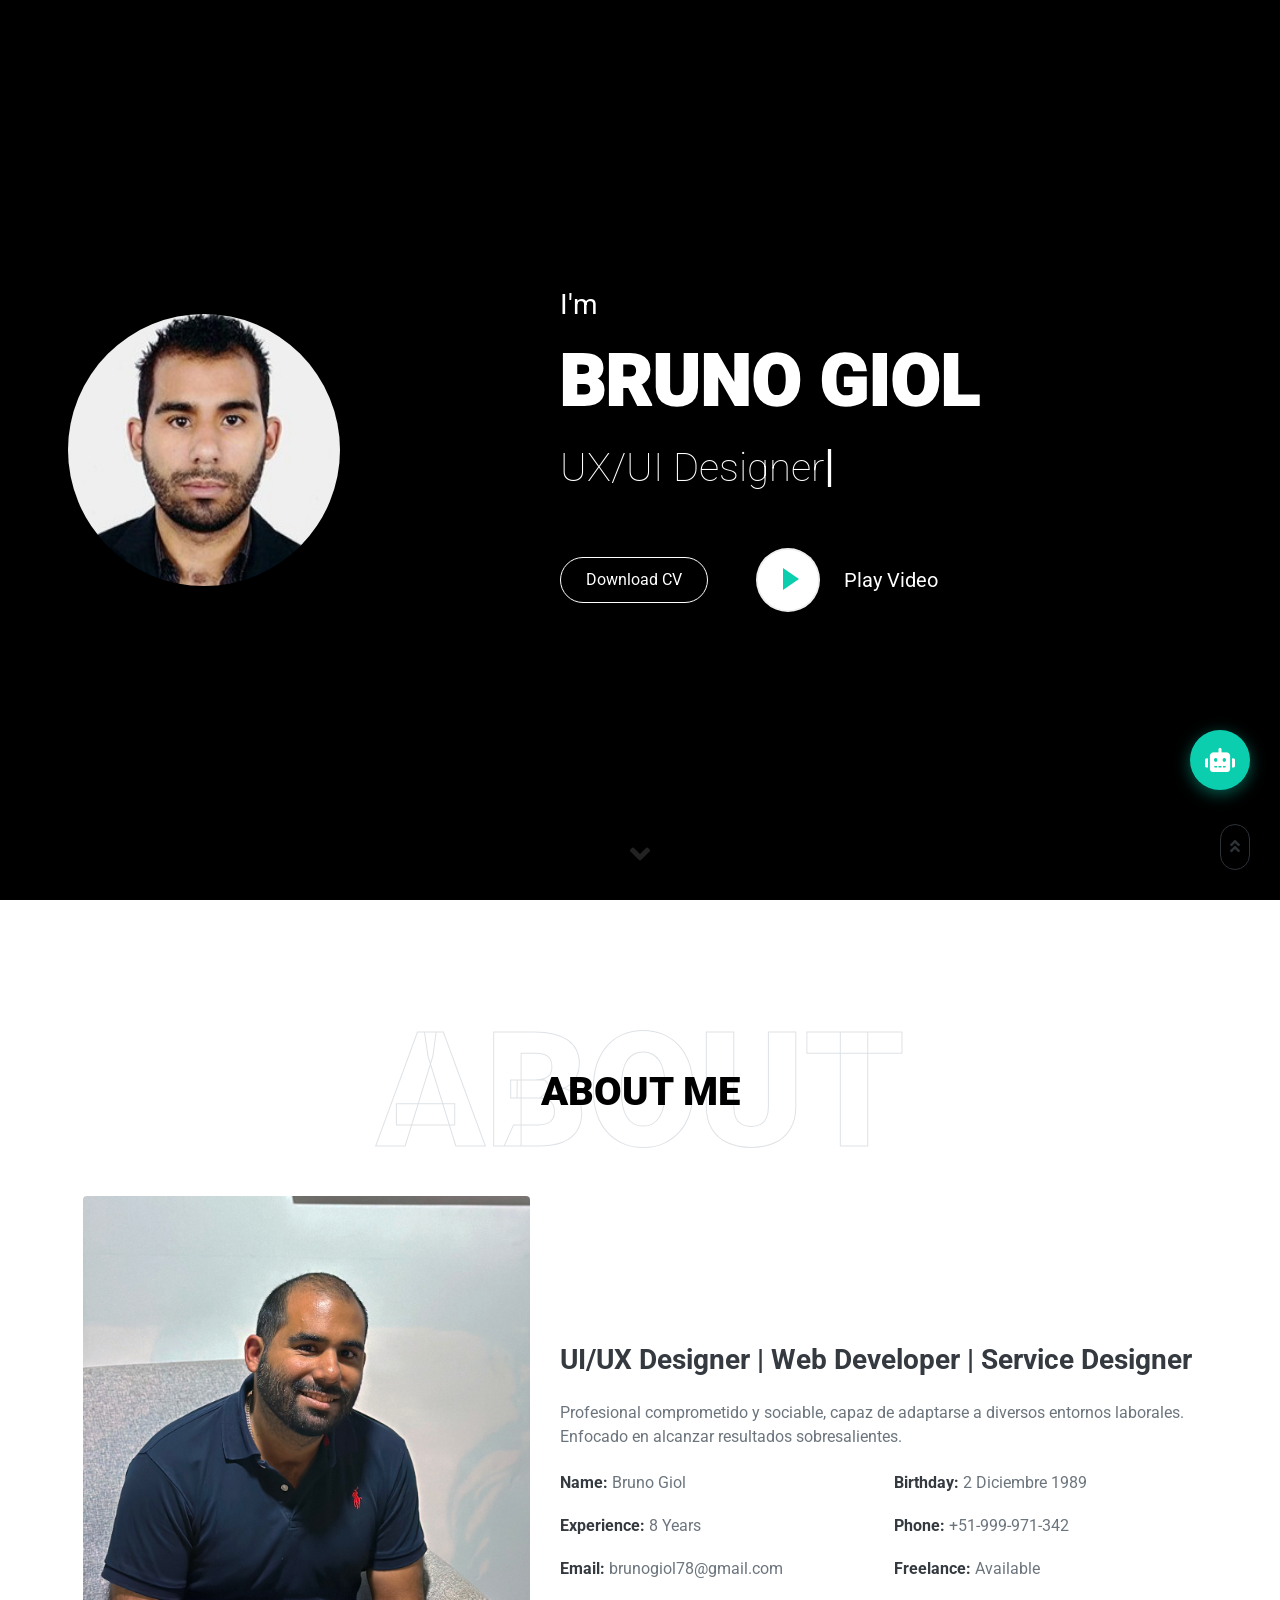
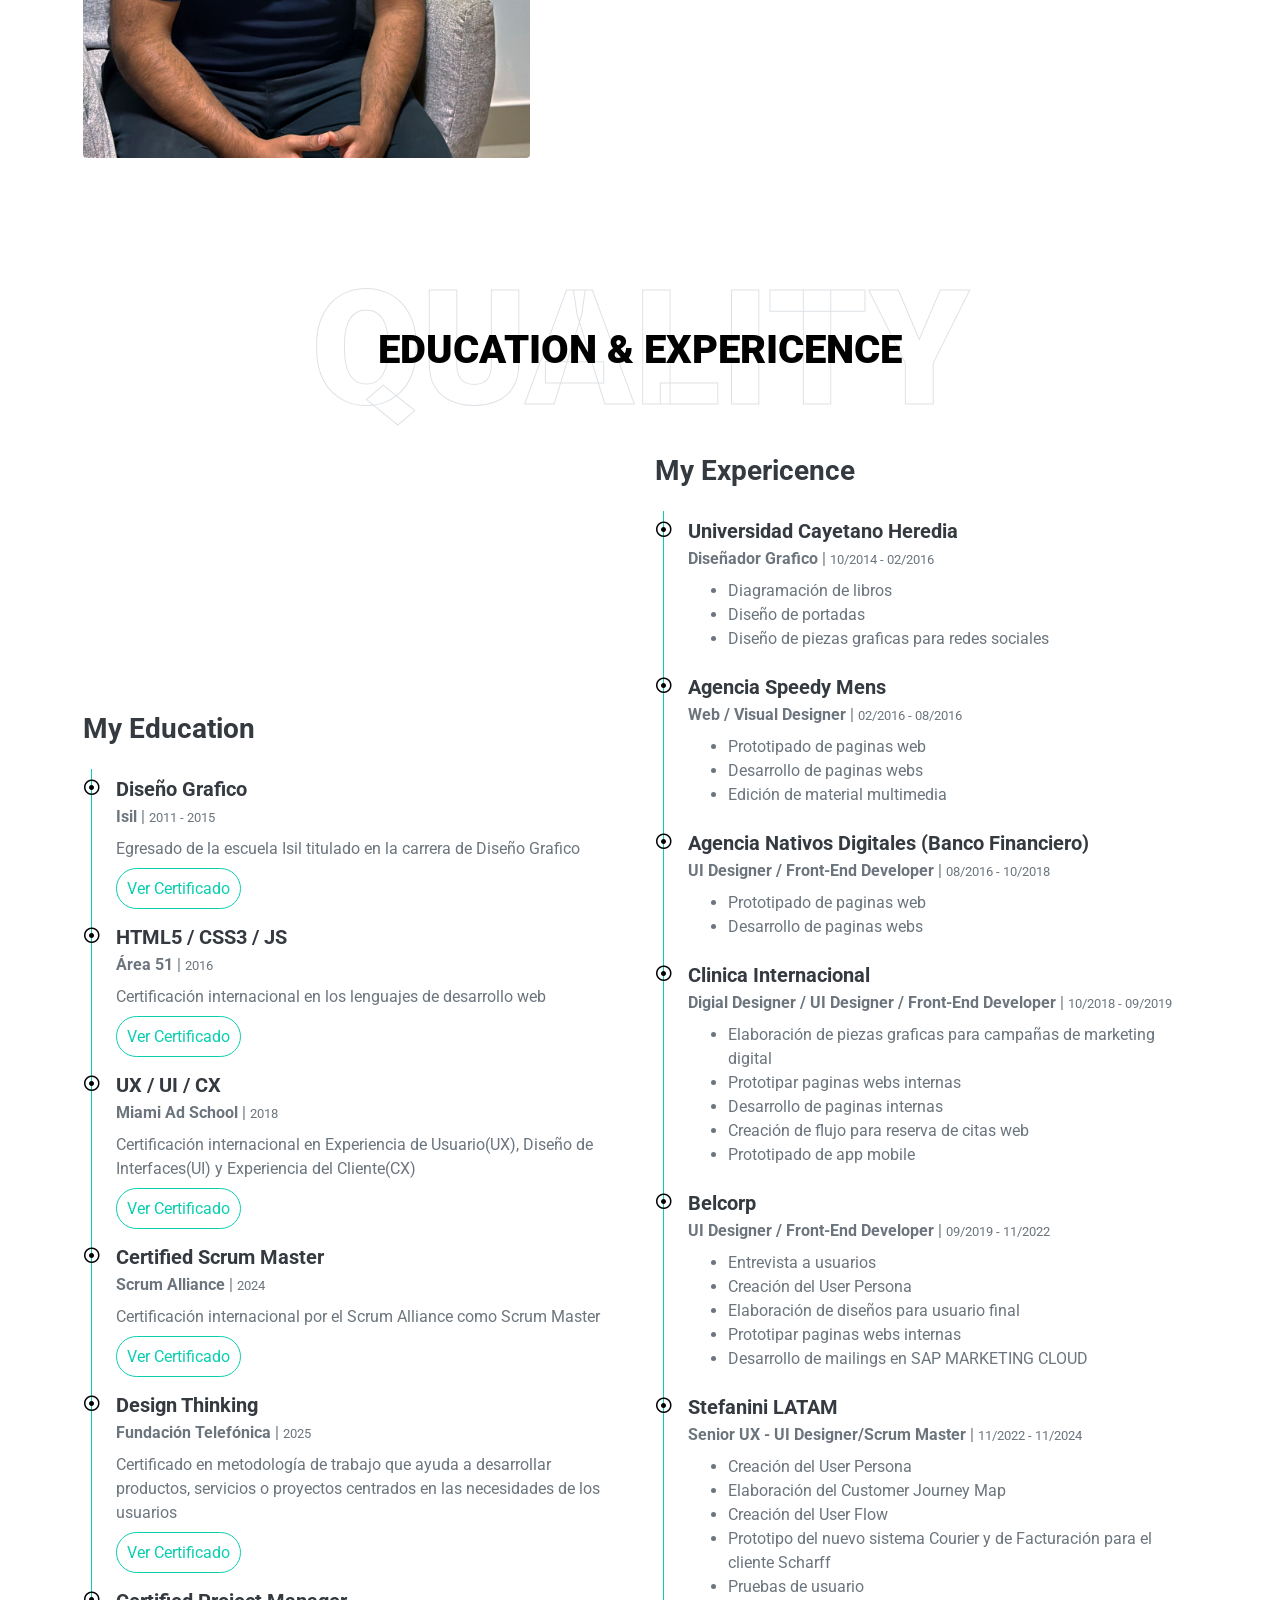
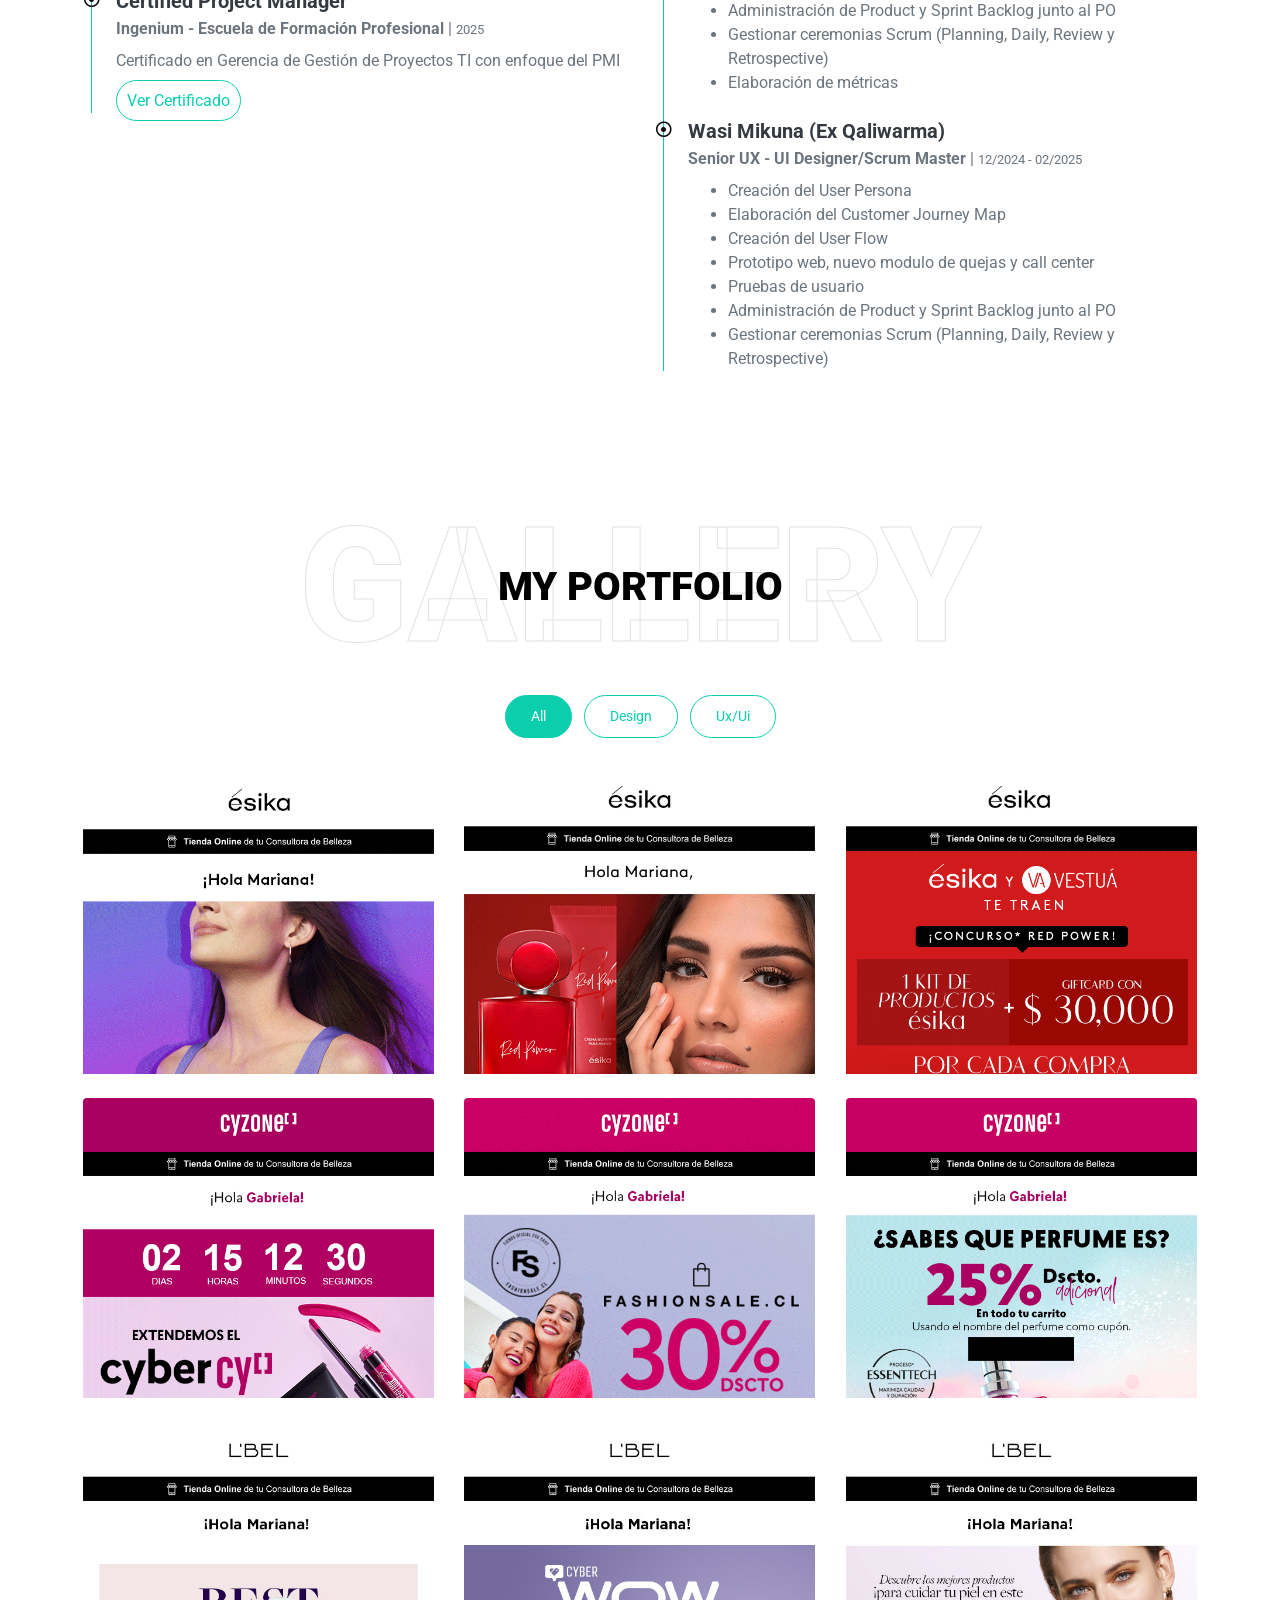
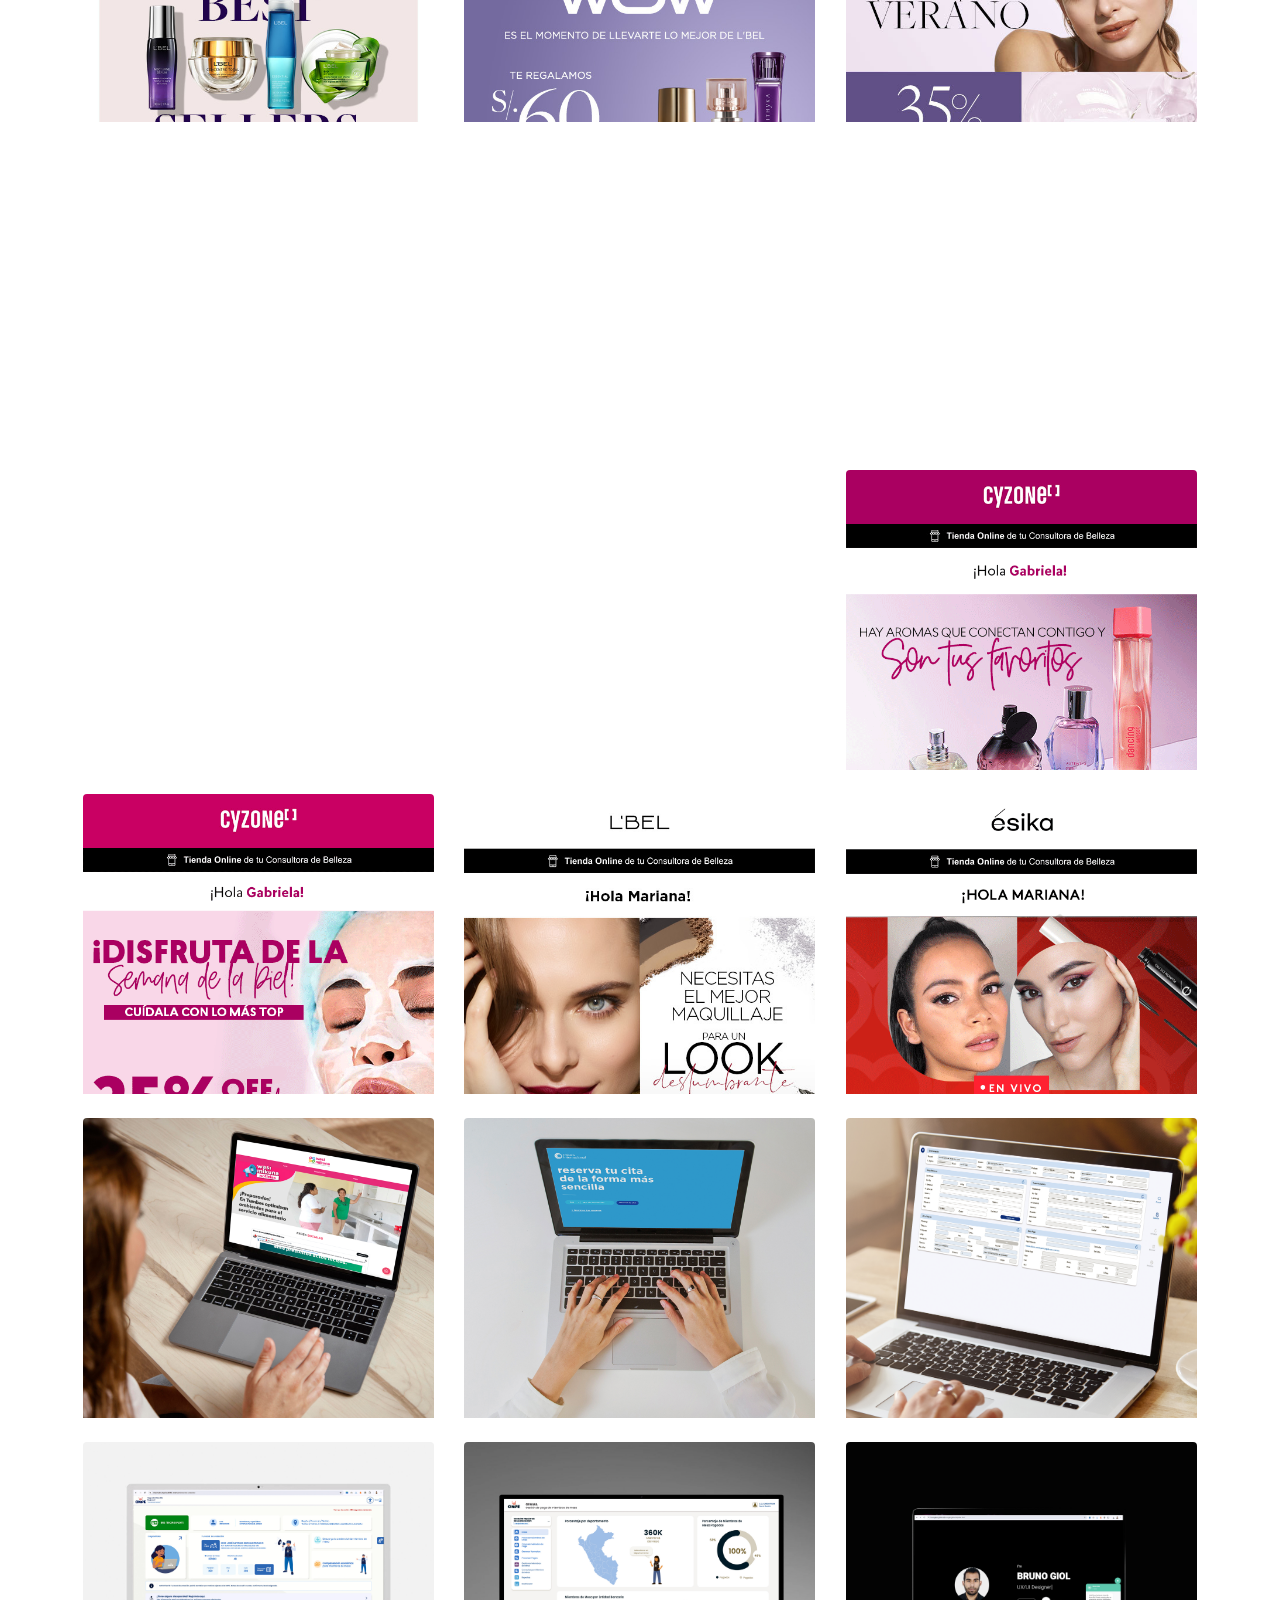
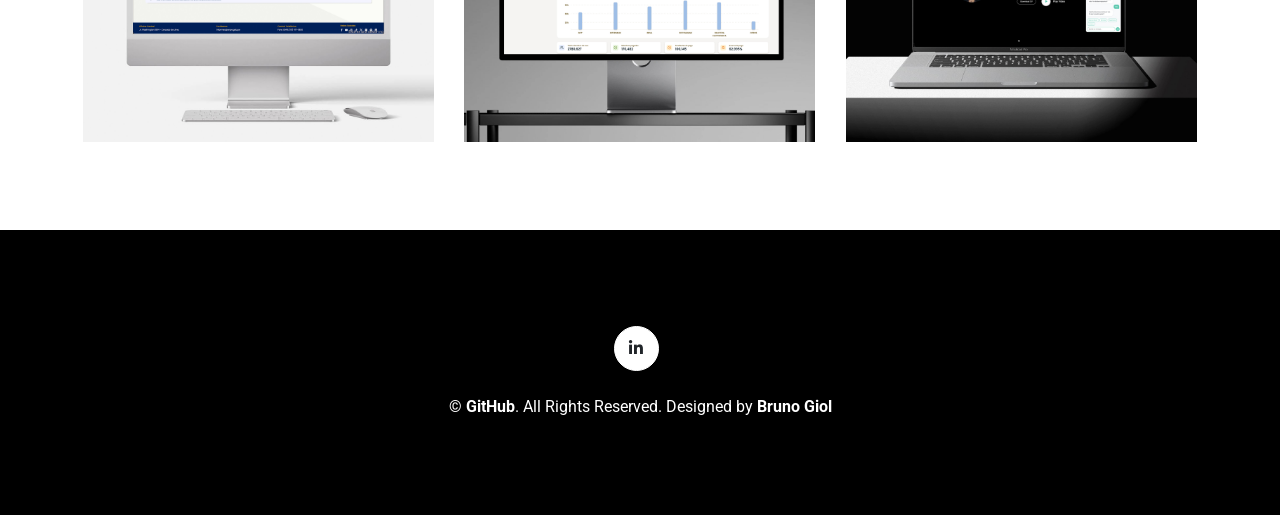
==== commit 701860af: "slider chatbot" ====
--- a/index.html
+++ b/index.html
@@ -543,9 +543,9 @@
                     </div>
                 </a>
 
-                <a href="img/chatbot_portafolio/chatbot_portafolio.jpg" data-lightbox="portfolio" class="col-lg-4 col-md-6 mb-4 portfolio-item first">
-                    <div class="position-relative overflow-hidden mb-2">
-                        <img class="img-fluid rounded w-100" src="img/chatbot_portafolio/chatbot_portafolio.jpg" alt="esika_EMOTIONS_MX">
+                <a href="#" data-toggle="modal" data-target="#chatbotSliderModal" class="col-lg-4 col-md-6 mb-4 portfolio-item first">
+                    <div class="position-relative overflow-hidden mb-2">
+                        <img class="img-fluid rounded w-100" src="img/chatbot_portafolio/chatbot_portafolio.jpg" alt="Chatbot Portfolio">
                         <div class="portfolio-btn bg-primary d-flex align-items-center justify-content-center">
                             <div>
                                 <i class="fa fa-plus text-white" style="font-size: 60px;"></i>
@@ -564,6 +564,45 @@
 
 
 
+
+    <!-- Chatbot Slider Modal Start -->
+    <div class="modal fade" id="chatbotSliderModal" tabindex="-1" role="dialog" aria-hidden="true">
+        <div class="modal-dialog modal-xl modal-dialog-centered" role="document">
+            <div class="modal-content bg-dark border-0">
+                <div class="modal-body p-0 position-relative">
+                    <button type="button" class="close text-white position-absolute" style="top:10px;right:15px;z-index:10;" data-dismiss="modal" aria-label="Close">
+                        <span aria-hidden="true">&times;</span>
+                    </button>
+                    <div id="chatbotCarousel" class="carousel slide" data-ride="carousel">
+                        <!-- Indicators -->
+                        <ol class="carousel-indicators">
+                            <li data-target="#chatbotCarousel" data-slide-to="0" class="active"></li>
+                            <li data-target="#chatbotCarousel" data-slide-to="1"></li>
+                        </ol>
+                        <!-- Slides -->
+                        <div class="carousel-inner">
+                            <div class="carousel-item active">
+                                <img src="img/chatbot_portafolio/chatbot_portafolio.jpg" class="d-block w-100" alt="Chatbot Portfolio" style="max-height:85vh; object-fit:contain;">
+                            </div>
+                            <div class="carousel-item">
+                                <img src="img/chatbot_portafolio/chatbot_flujo_conversacional.jpg" class="d-block w-100" alt="Chatbot Flujo Conversacional" style="max-height:85vh; object-fit:contain;">
+                            </div>
+                        </div>
+                        <!-- Controls -->
+                        <a class="carousel-control-prev" href="#chatbotCarousel" role="button" data-slide="prev">
+                            <span class="carousel-control-prev-icon" aria-hidden="true"></span>
+                            <span class="sr-only">Anterior</span>
+                        </a>
+                        <a class="carousel-control-next" href="#chatbotCarousel" role="button" data-slide="next">
+                            <span class="carousel-control-next-icon" aria-hidden="true"></span>
+                            <span class="sr-only">Siguiente</span>
+                        </a>
+                    </div>
+                </div>
+            </div>
+        </div>
+    </div>
+    <!-- Chatbot Slider Modal End -->
 
     <!-- Portfolio Video Modal Start -->
     <div class="modal fade" id="portfolioVideoModal" tabindex="-1" role="dialog" aria-hidden="true">
--- a/css/style.css
+++ b/css/style.css
@@ -10265,3 +10265,19 @@
     #chatbot-window { width: calc(100vw - 24px); }
     #chatbot-wrapper { right: 12px; bottom: 20px; }
 }
+
+/* Chatbot Slider Modal */
+#chatbotSliderModal .modal-content {
+    background: #111 !important;
+}
+#chatbotSliderModal .carousel-item {
+    background: #111;
+    text-align: center;
+}
+#chatbotSliderModal .carousel-indicators li {
+    background-color: #0BCEAF;
+}
+#chatbotSliderModal .carousel-control-prev-icon,
+#chatbotSliderModal .carousel-control-next-icon {
+    filter: invert(0);
+}
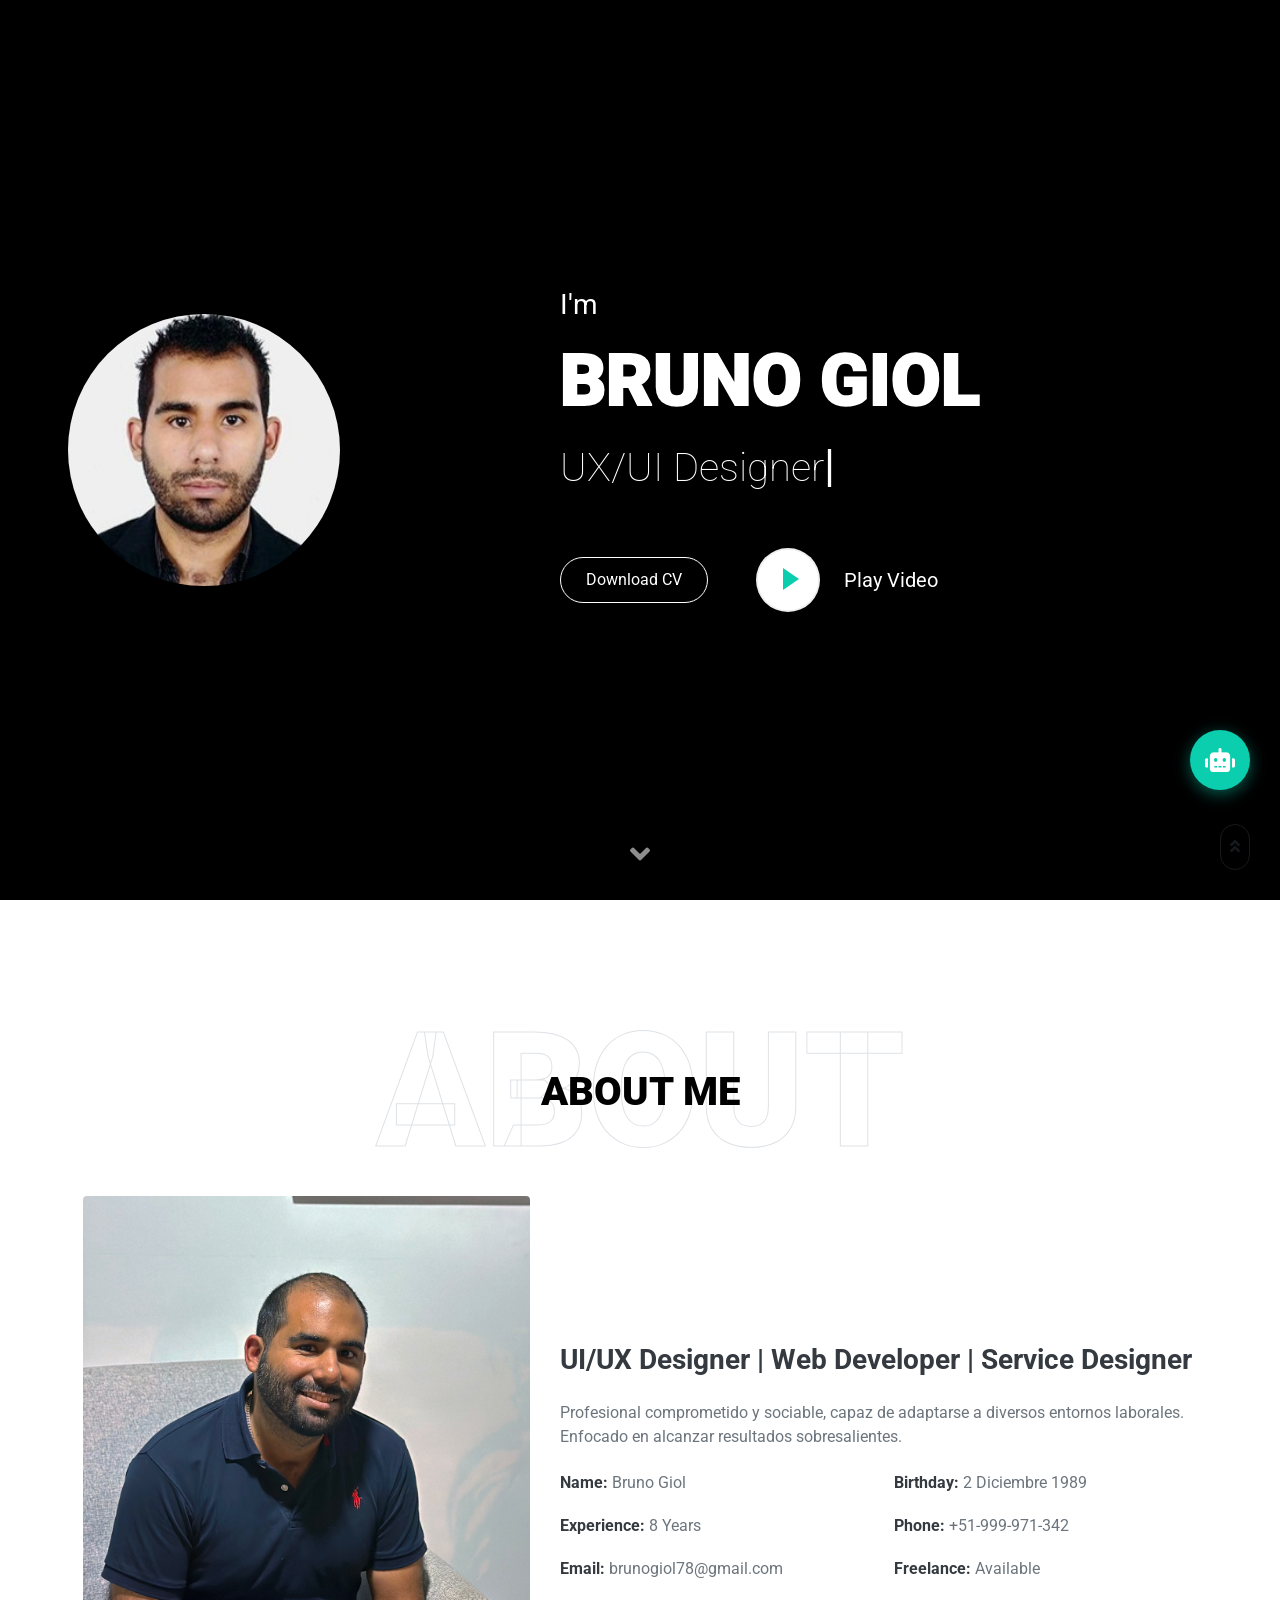
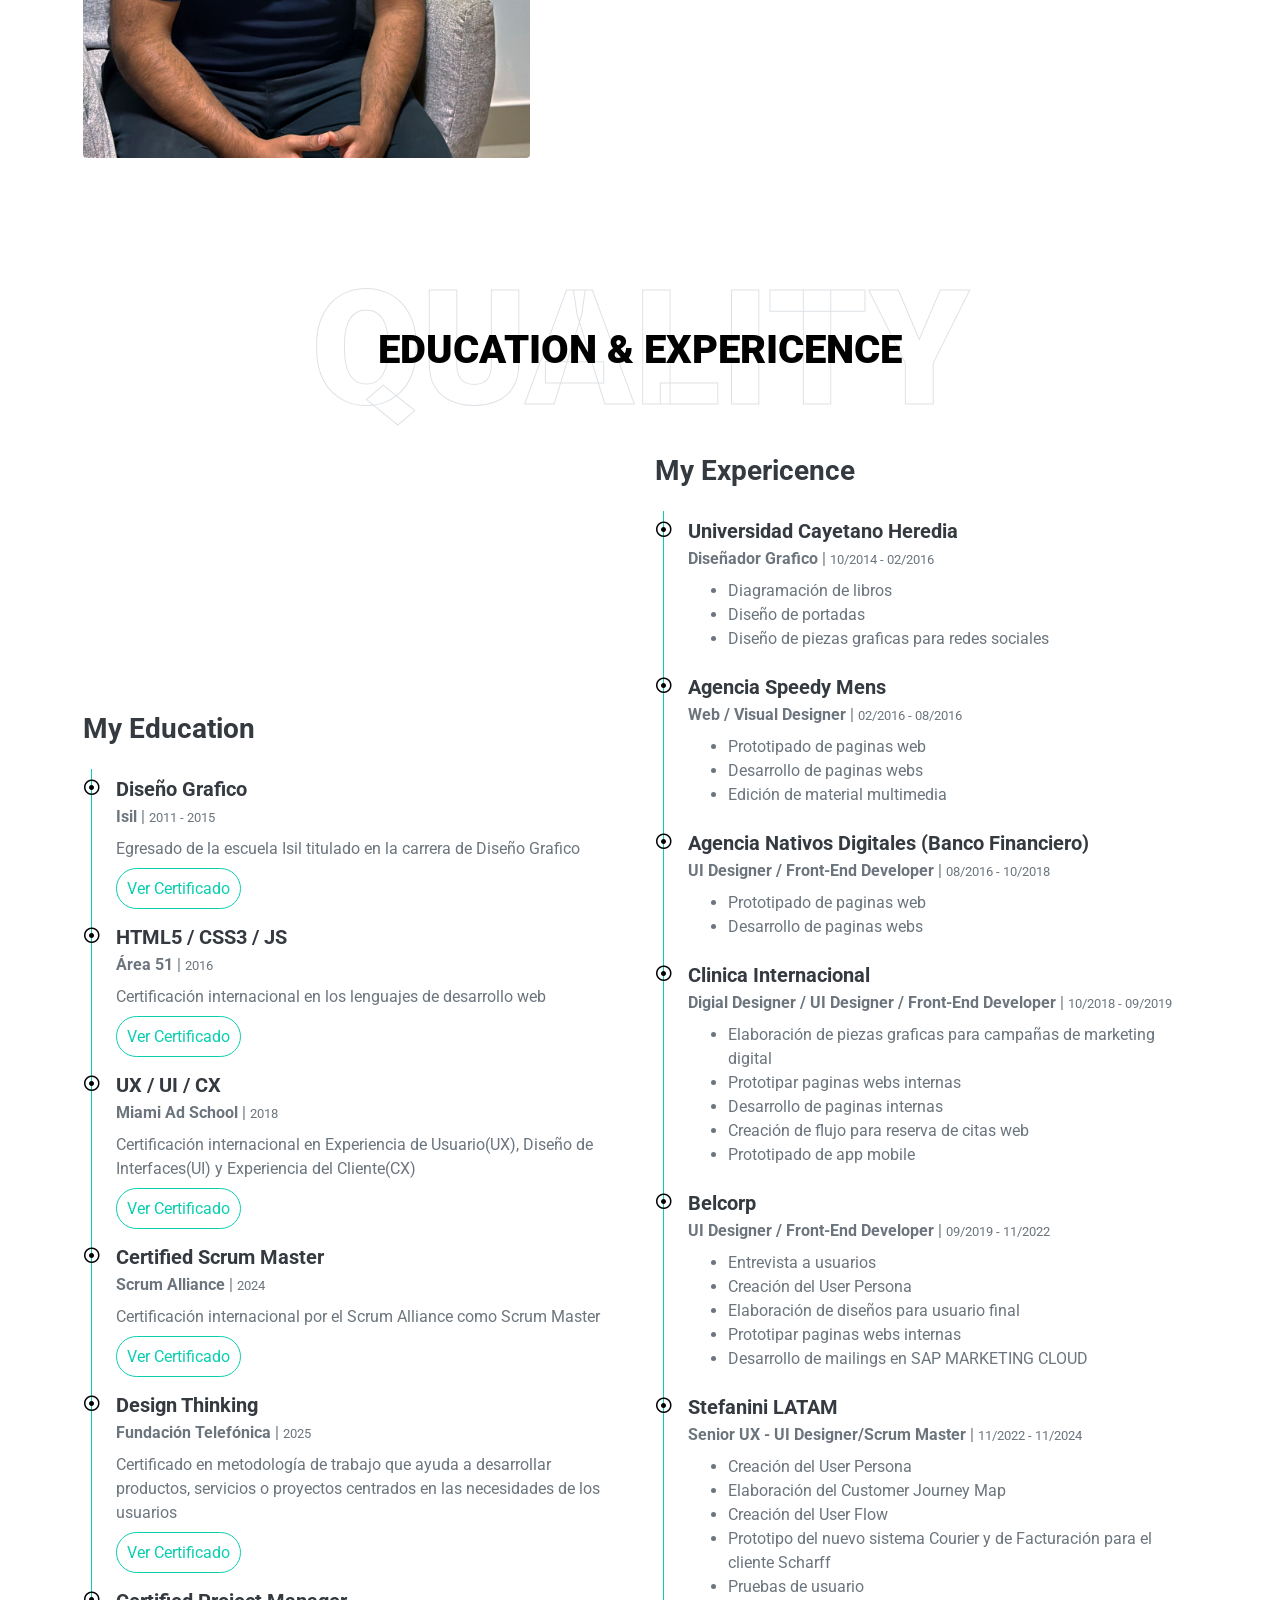
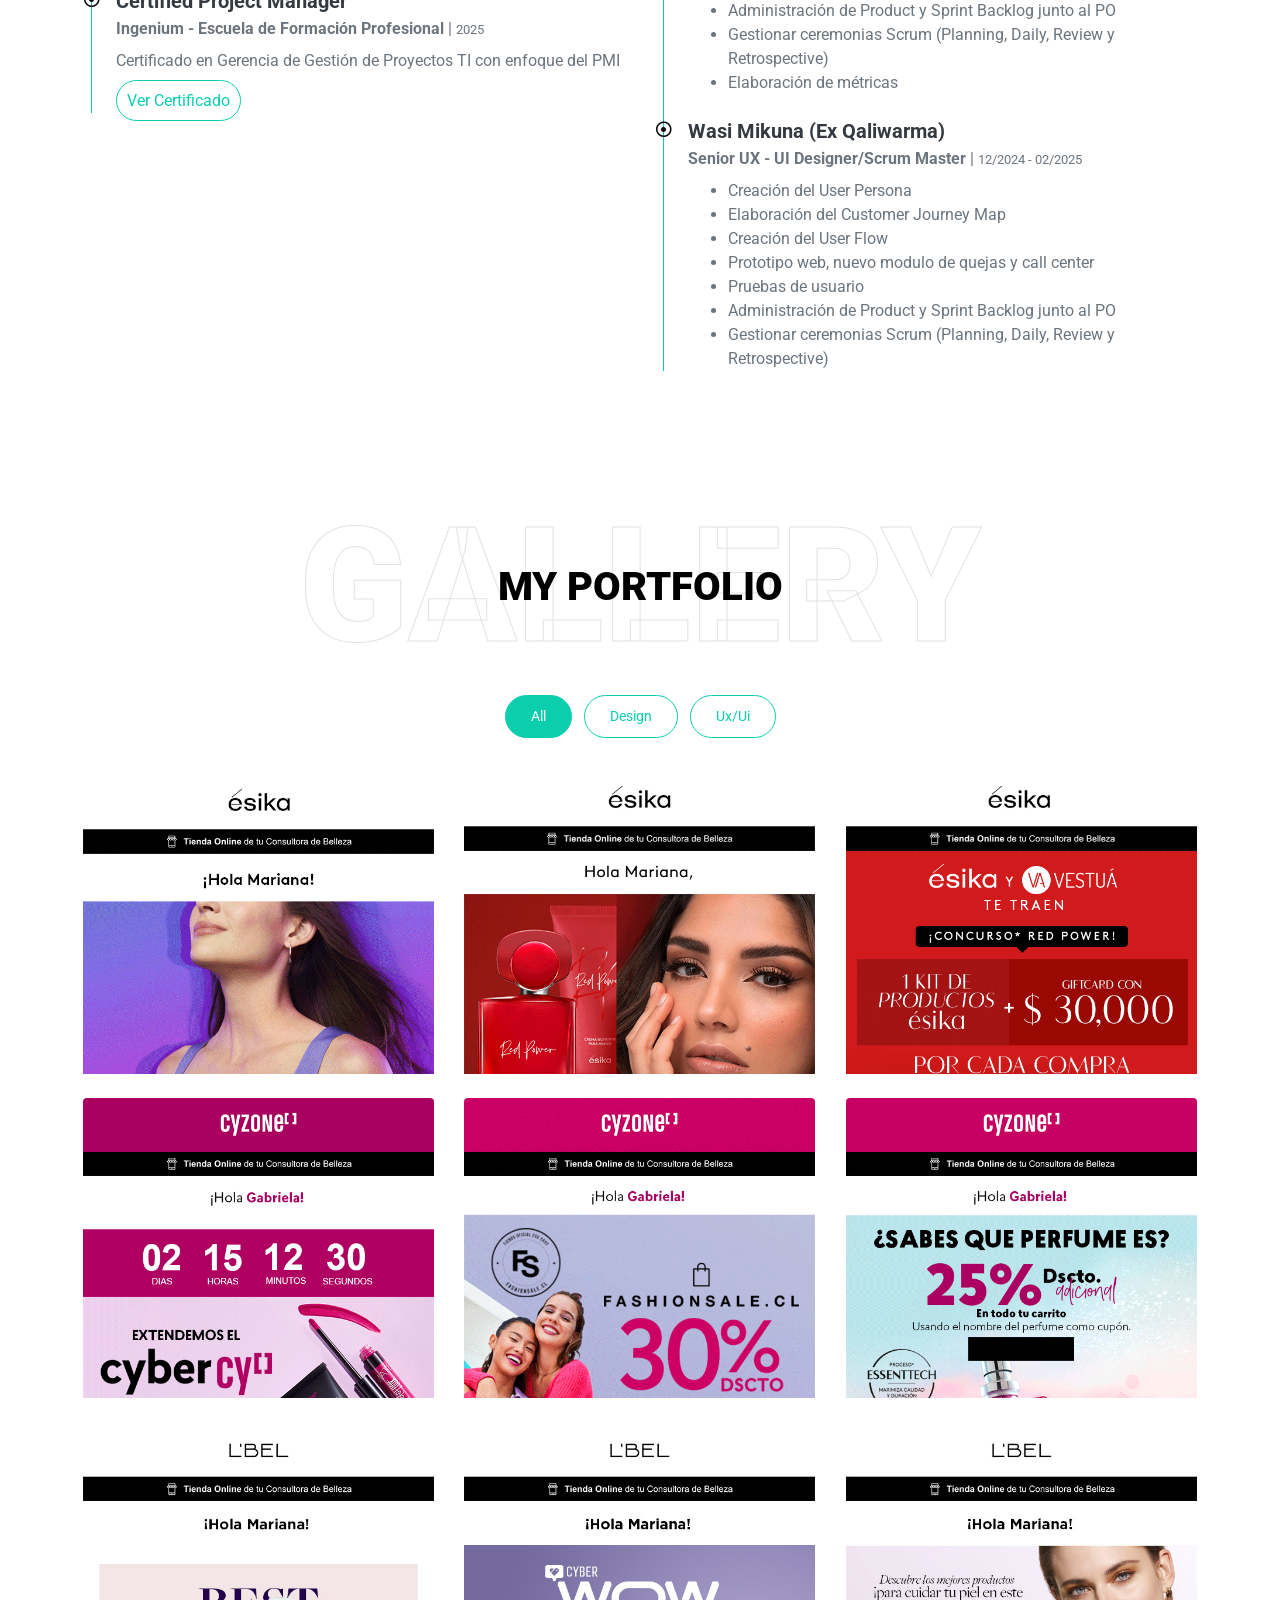
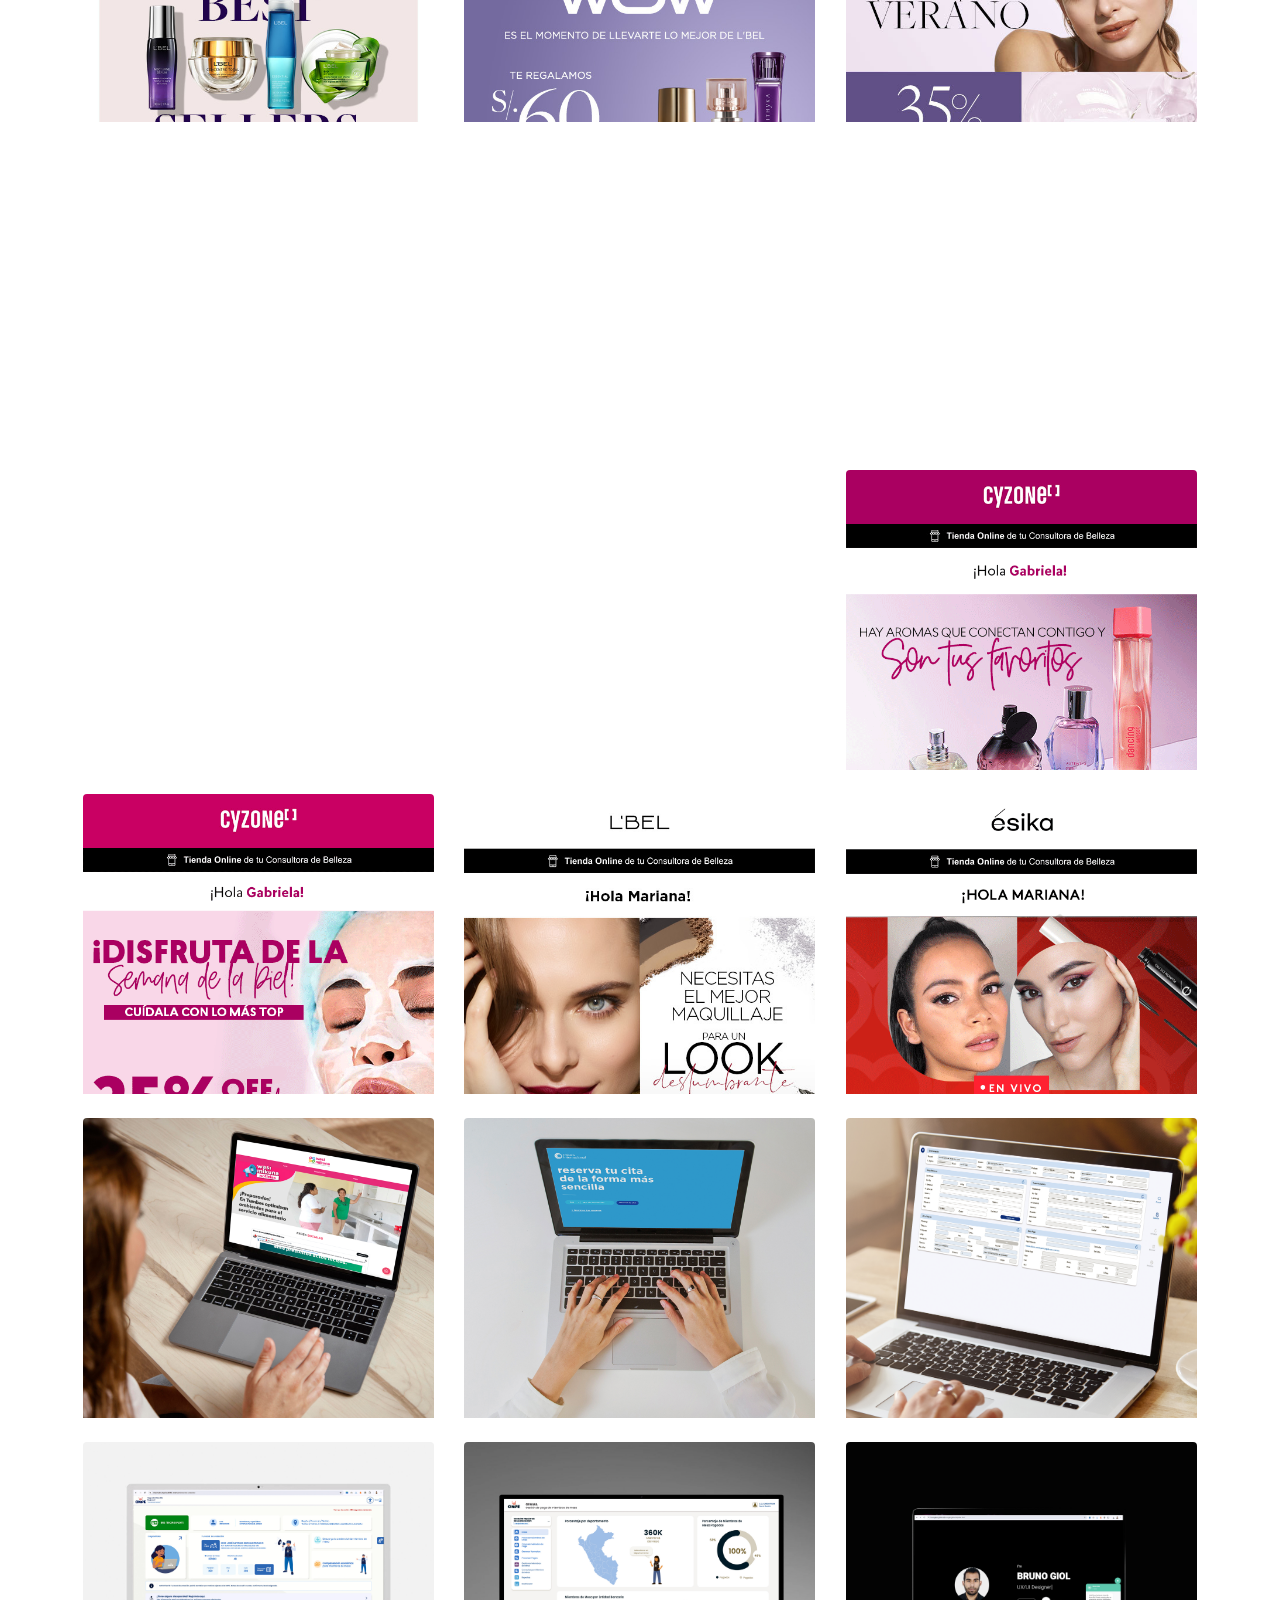
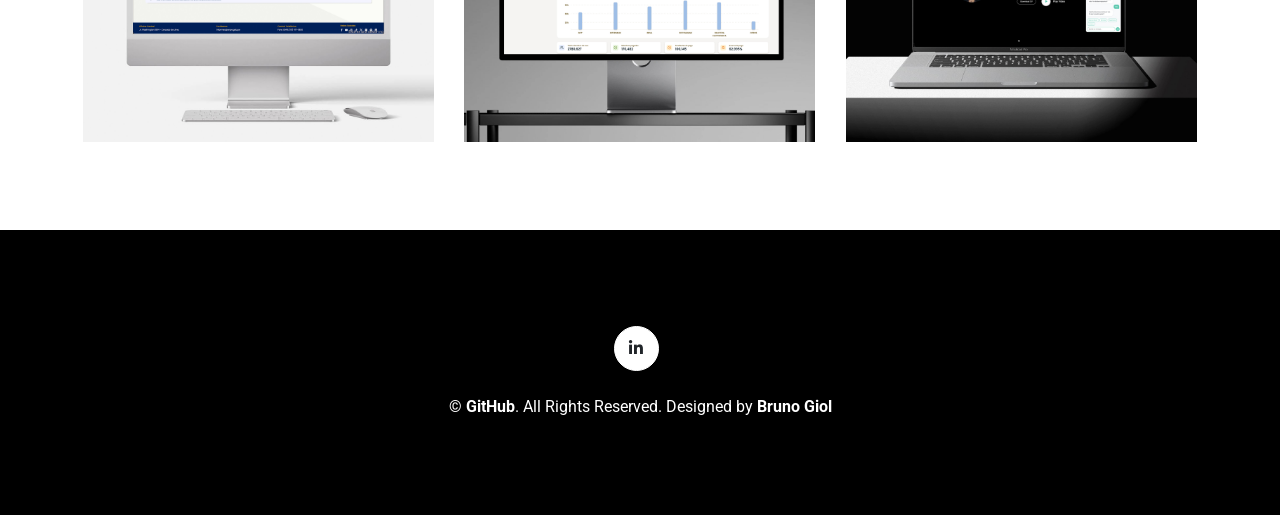
==== commit 56293166: "Update index.html" ====
--- a/index.html
+++ b/index.html
@@ -585,7 +585,7 @@
                                 <img src="img/chatbot_portafolio/chatbot_portafolio.jpg" class="d-block w-100" alt="Chatbot Portfolio" style="max-height:85vh; object-fit:contain;">
                             </div>
                             <div class="carousel-item">
-                                <img src="img/chatbot_portafolio/chatbot_flujo_conversacional.jpg" class="d-block w-100" alt="Chatbot Flujo Conversacional" style="max-height:85vh; object-fit:contain;">
+                                <img src="img/chatbot_portafolio/chatbot_flujo_conversacional.jpeg" class="d-block w-100" alt="Chatbot Flujo Conversacional" style="max-height:85vh; object-fit:contain;">
                             </div>
                         </div>
                         <!-- Controls -->
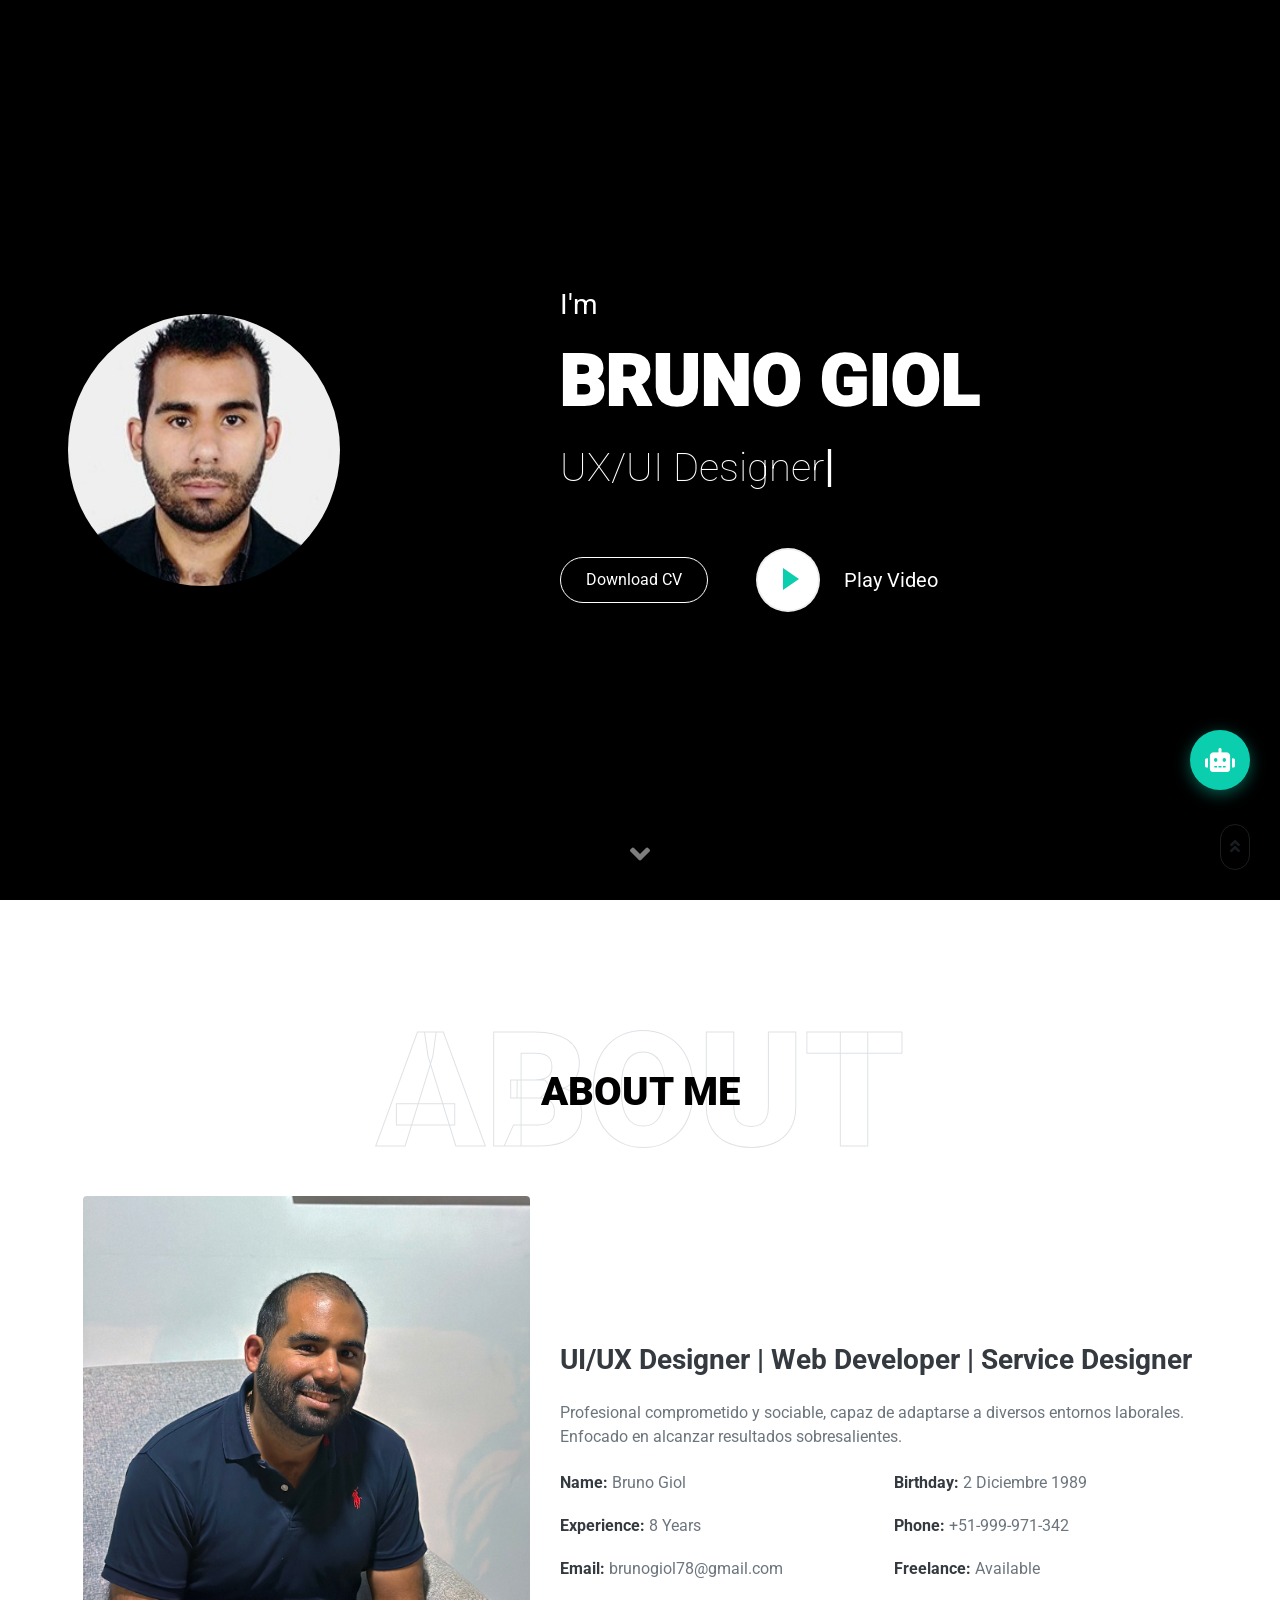
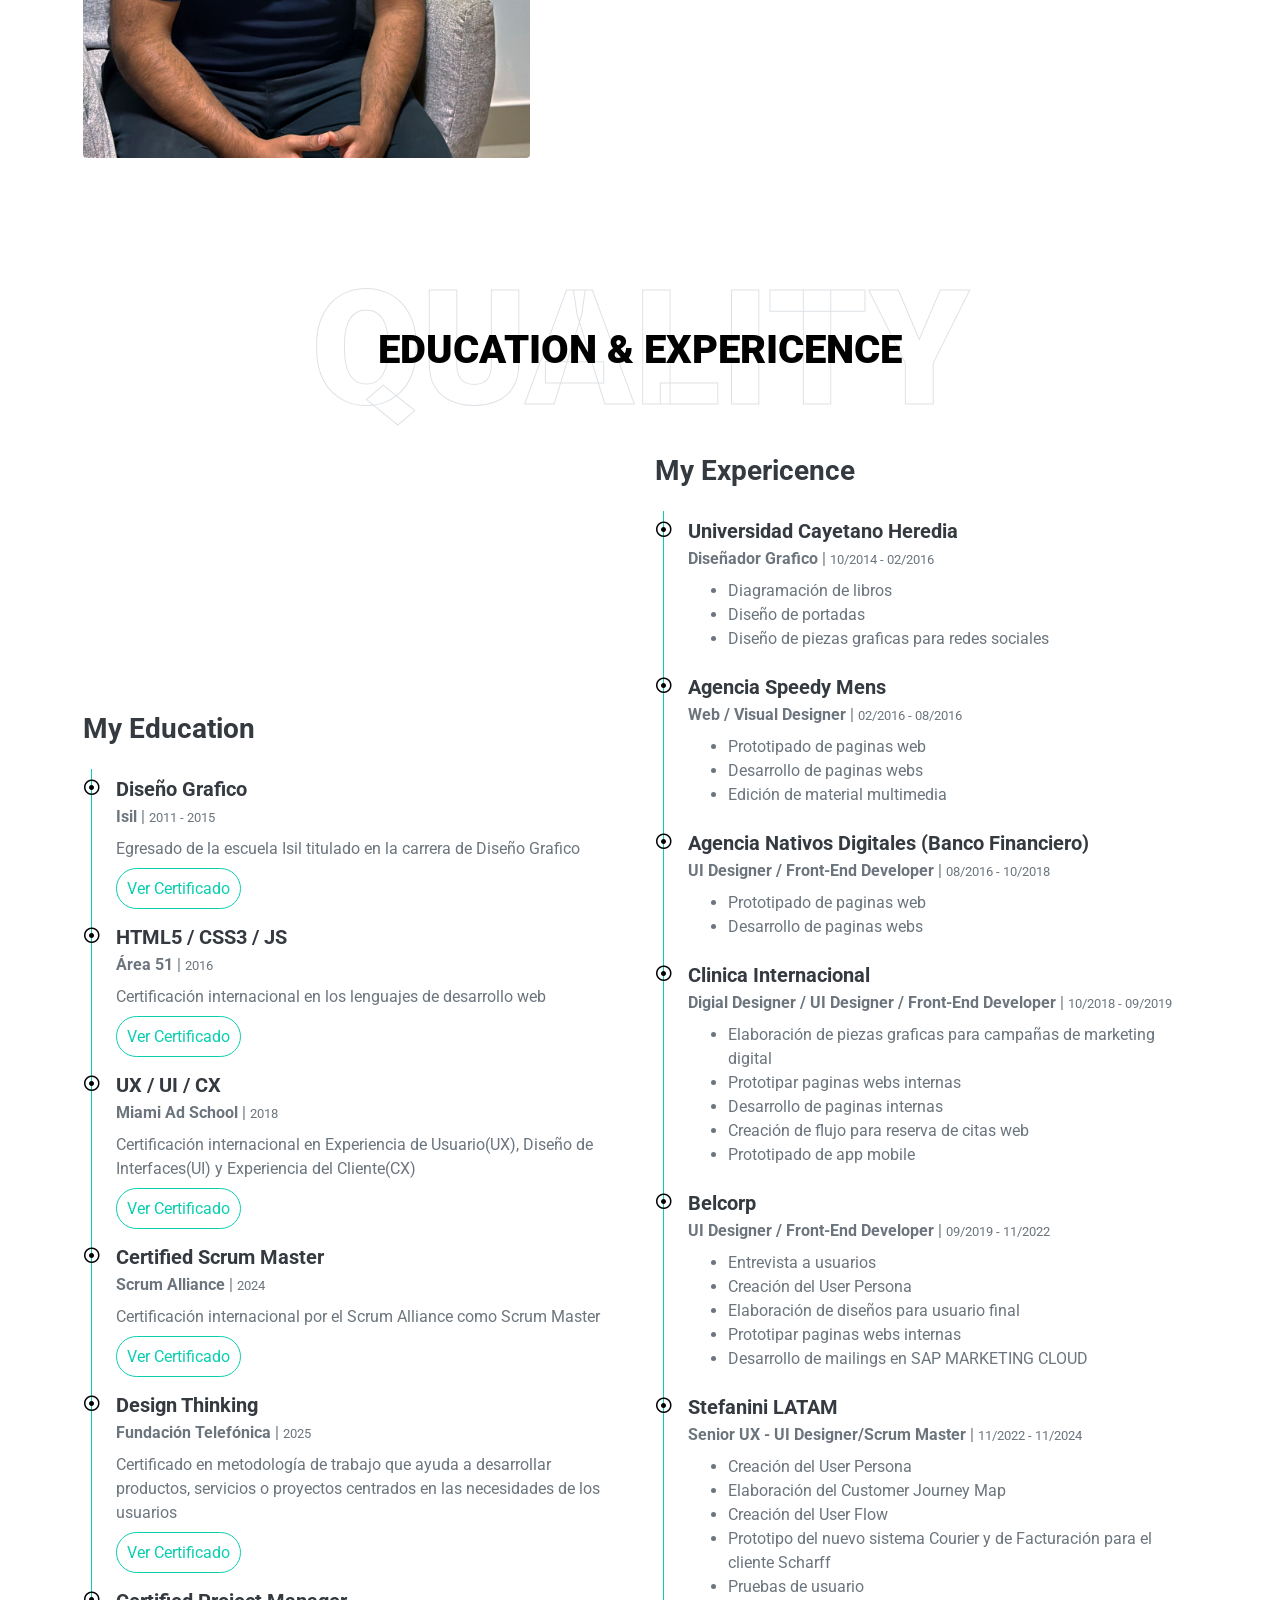
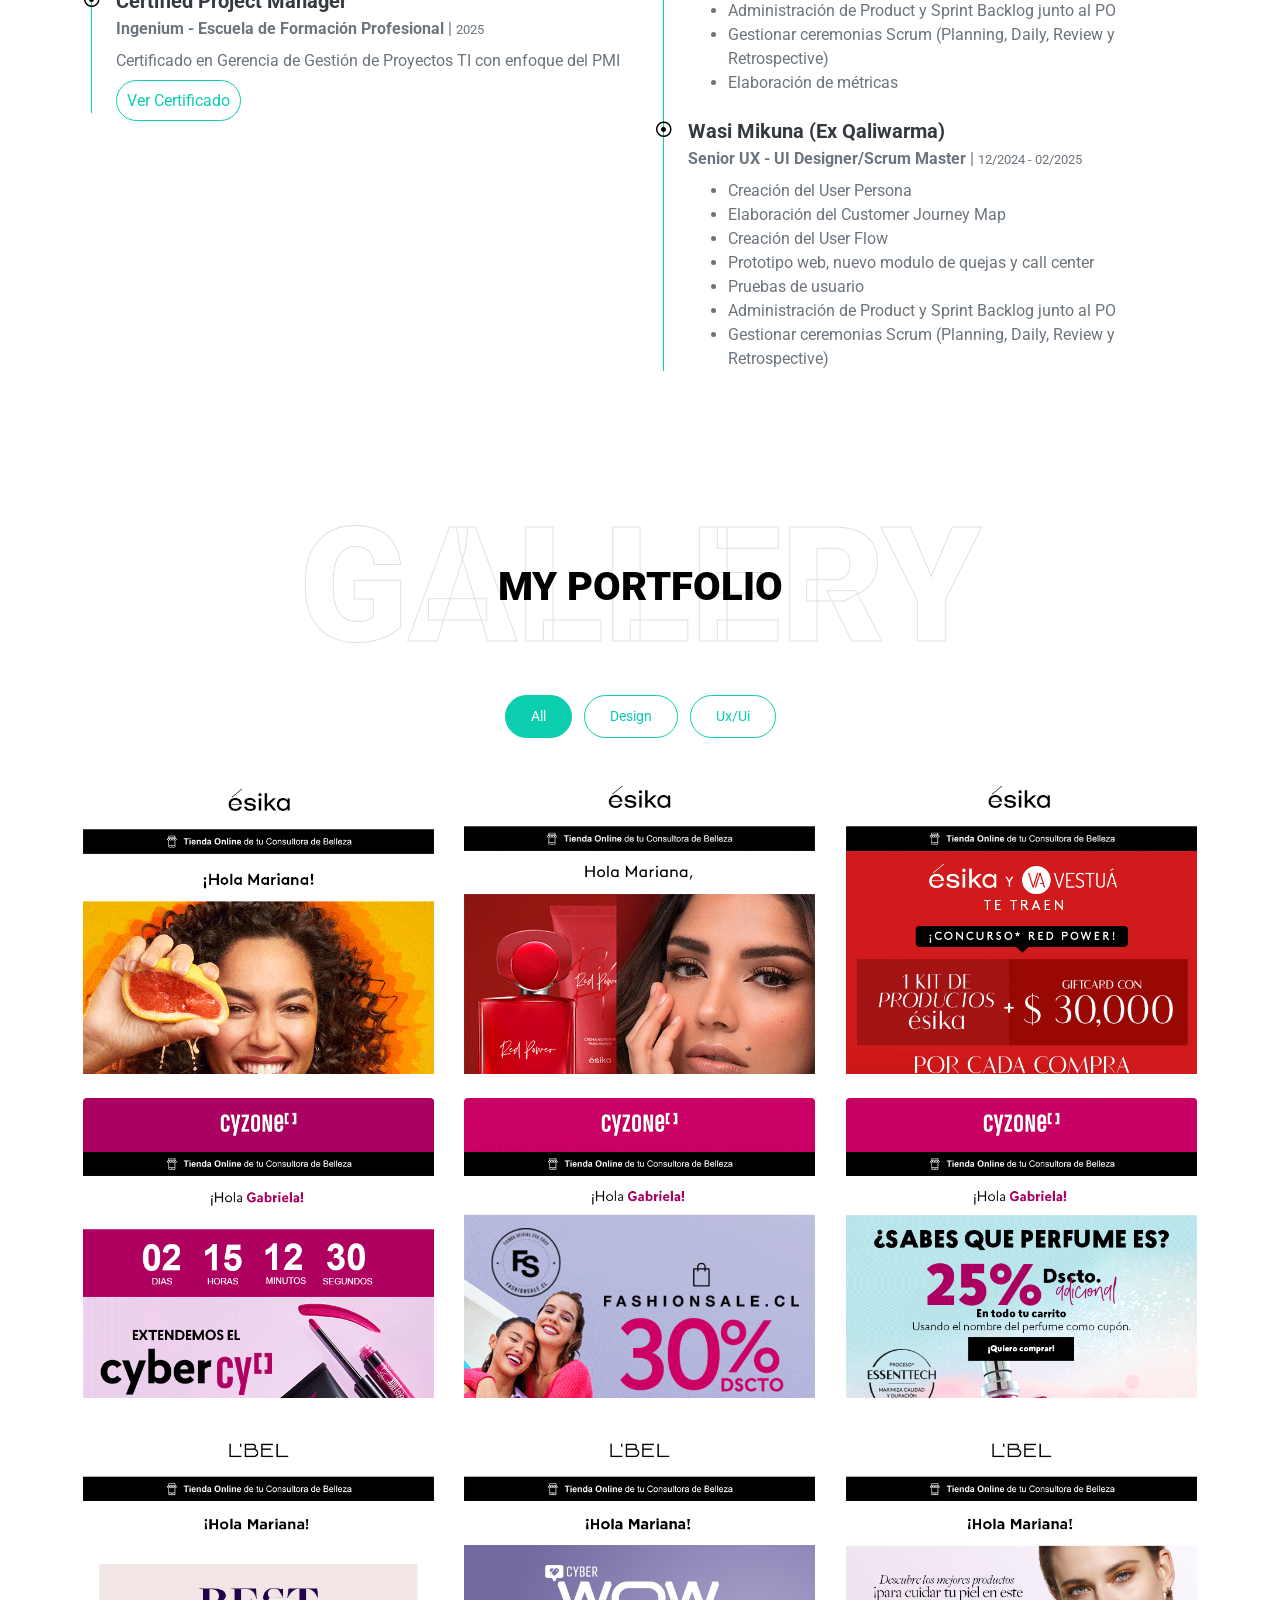
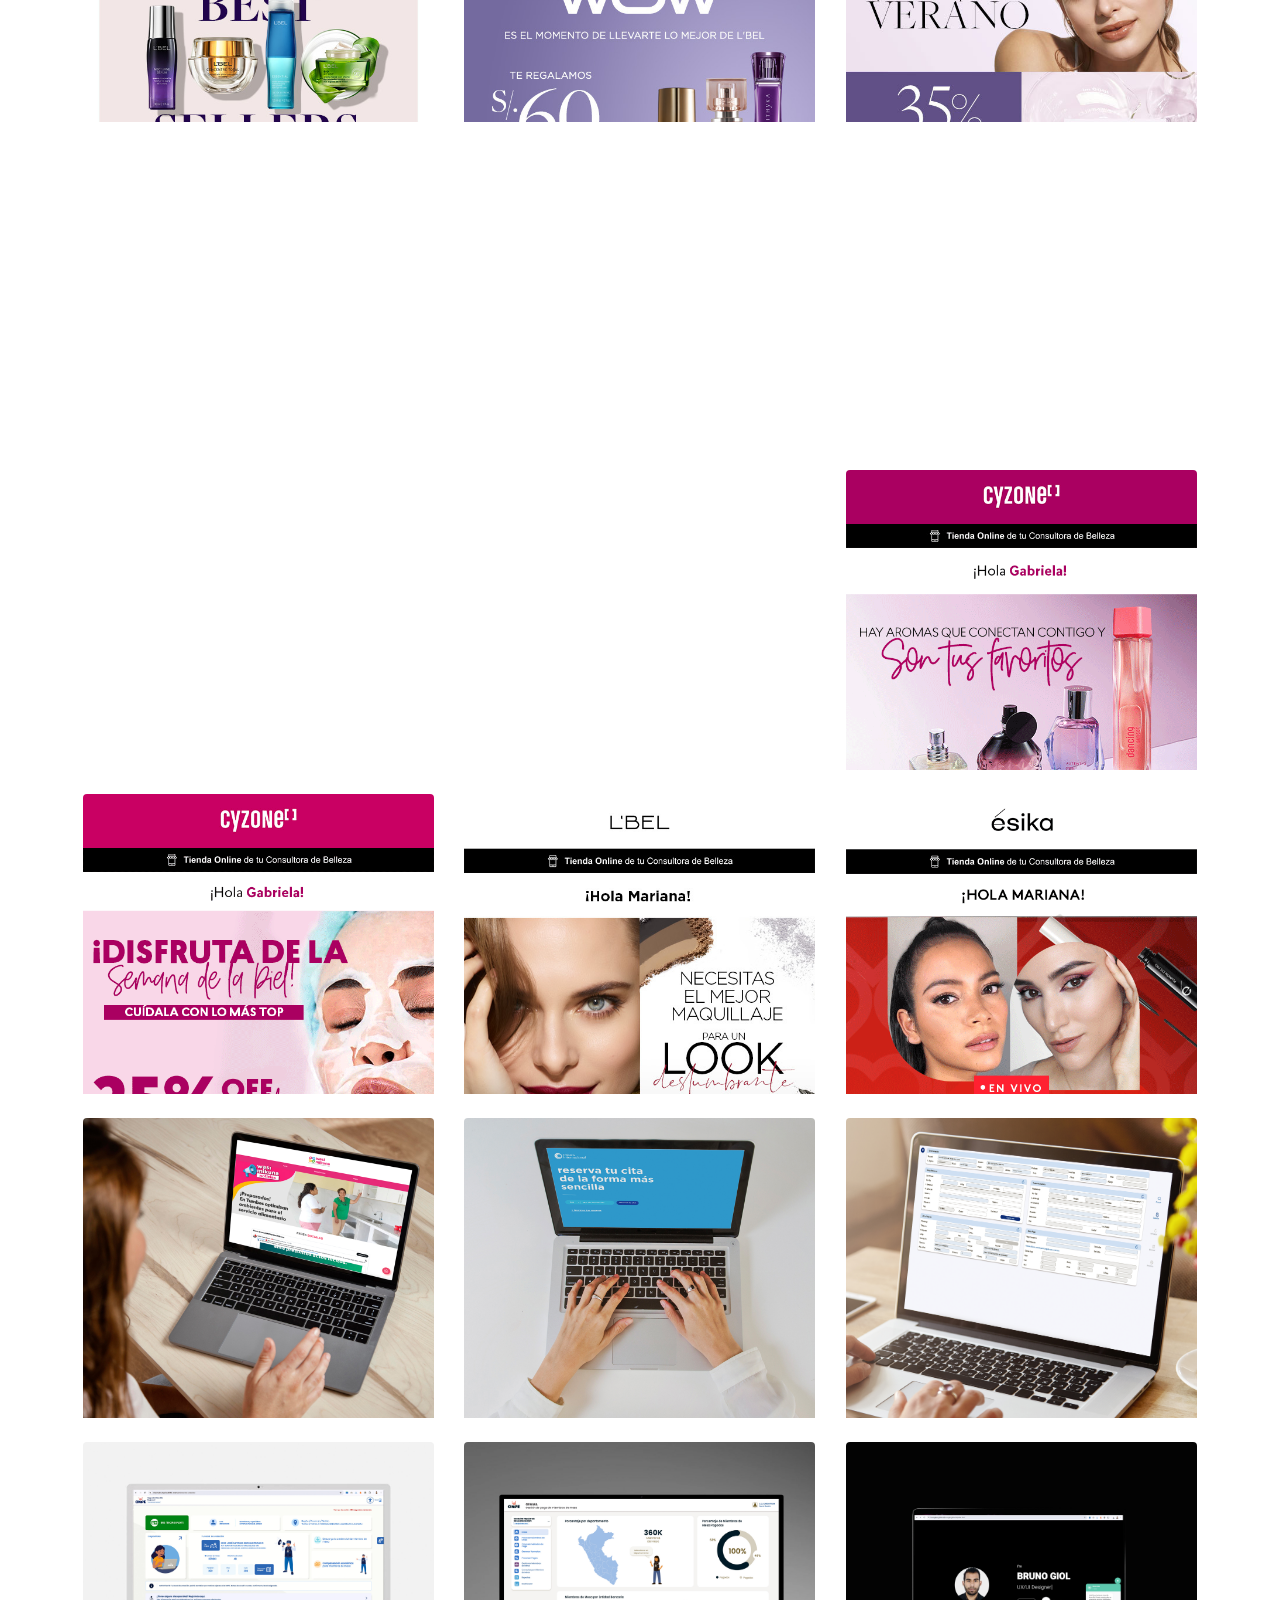
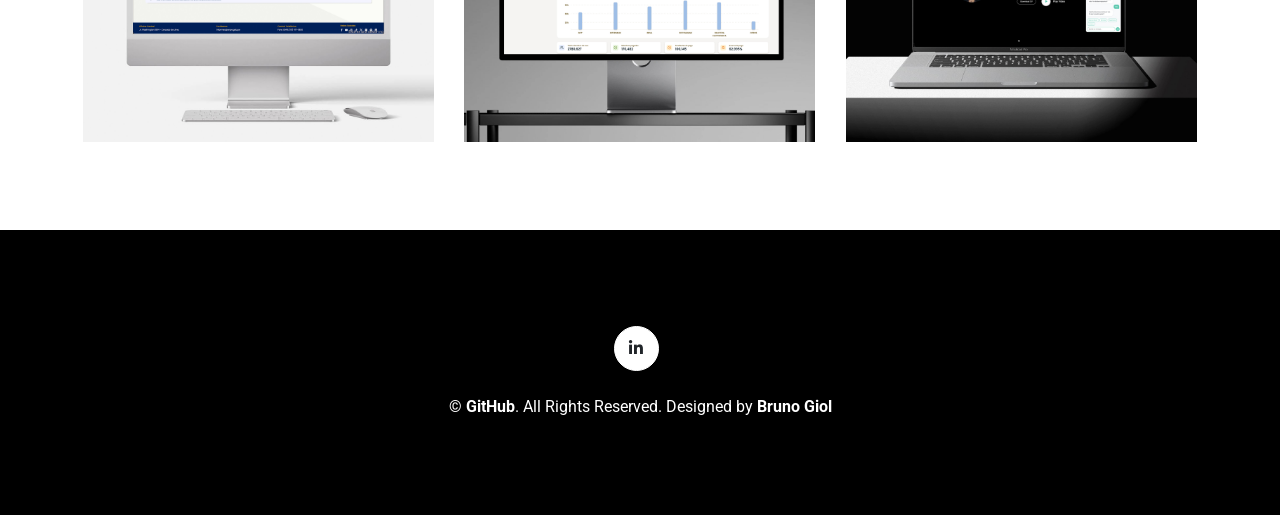
==== commit b7022997: "chatbot chatbot" ====
--- a/index.html
+++ b/index.html
@@ -578,6 +578,7 @@
                         <ol class="carousel-indicators">
                             <li data-target="#chatbotCarousel" data-slide-to="0" class="active"></li>
                             <li data-target="#chatbotCarousel" data-slide-to="1"></li>
+                            <li data-target="#chatbotCarousel" data-slide-to="2"></li>
                         </ol>
                         <!-- Slides -->
                         <div class="carousel-inner">
@@ -586,6 +587,9 @@
                             </div>
                             <div class="carousel-item">
                                 <img src="img/chatbot_portafolio/chatbot_flujo_conversacional.jpeg" class="d-block w-100" alt="Chatbot Flujo Conversacional" style="max-height:85vh; object-fit:contain;">
+                            </div>
+                            <div class="carousel-item">
+                                <img src="img/chatbot_portafolio/chatbot_captura_pantalla.png" class="d-block w-100" alt="Chatbot Flujo Conversacional" style="max-height:85vh; object-fit:contain;">
                             </div>
                         </div>
                         <!-- Controls -->
